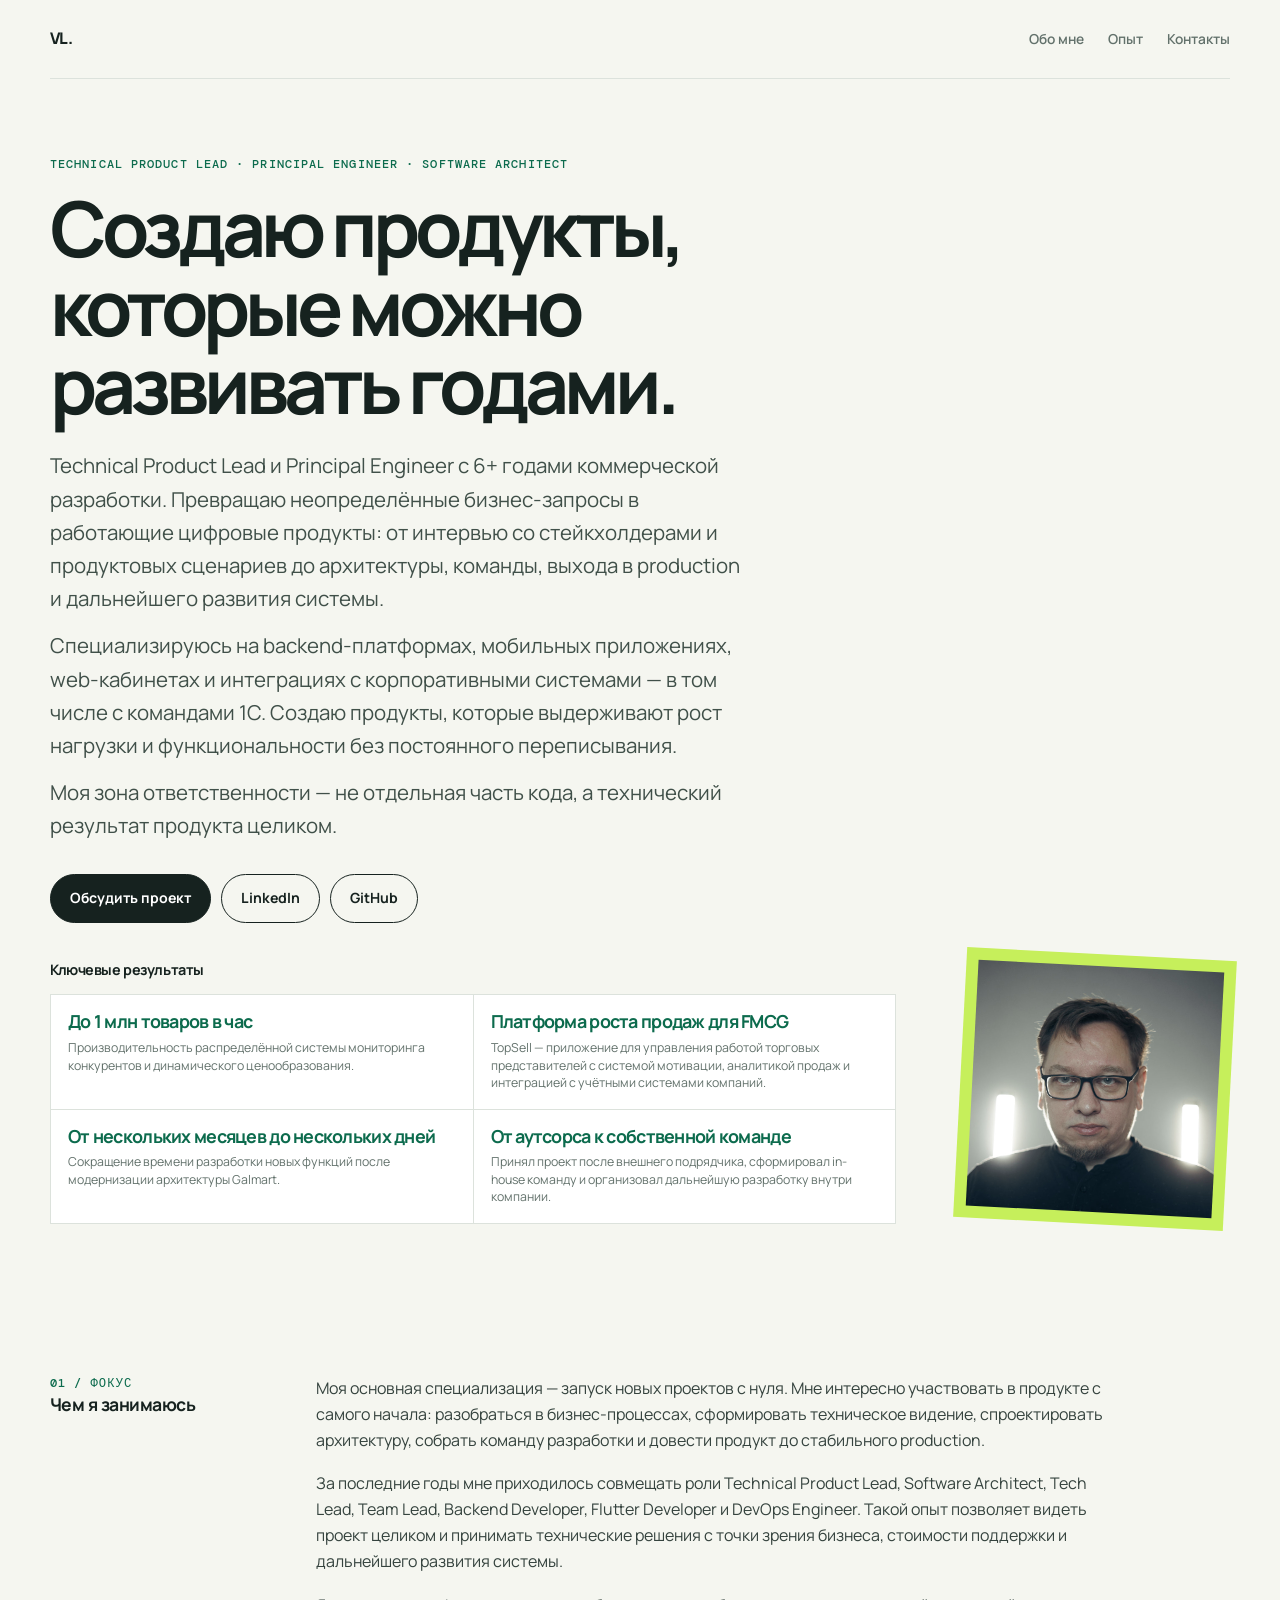
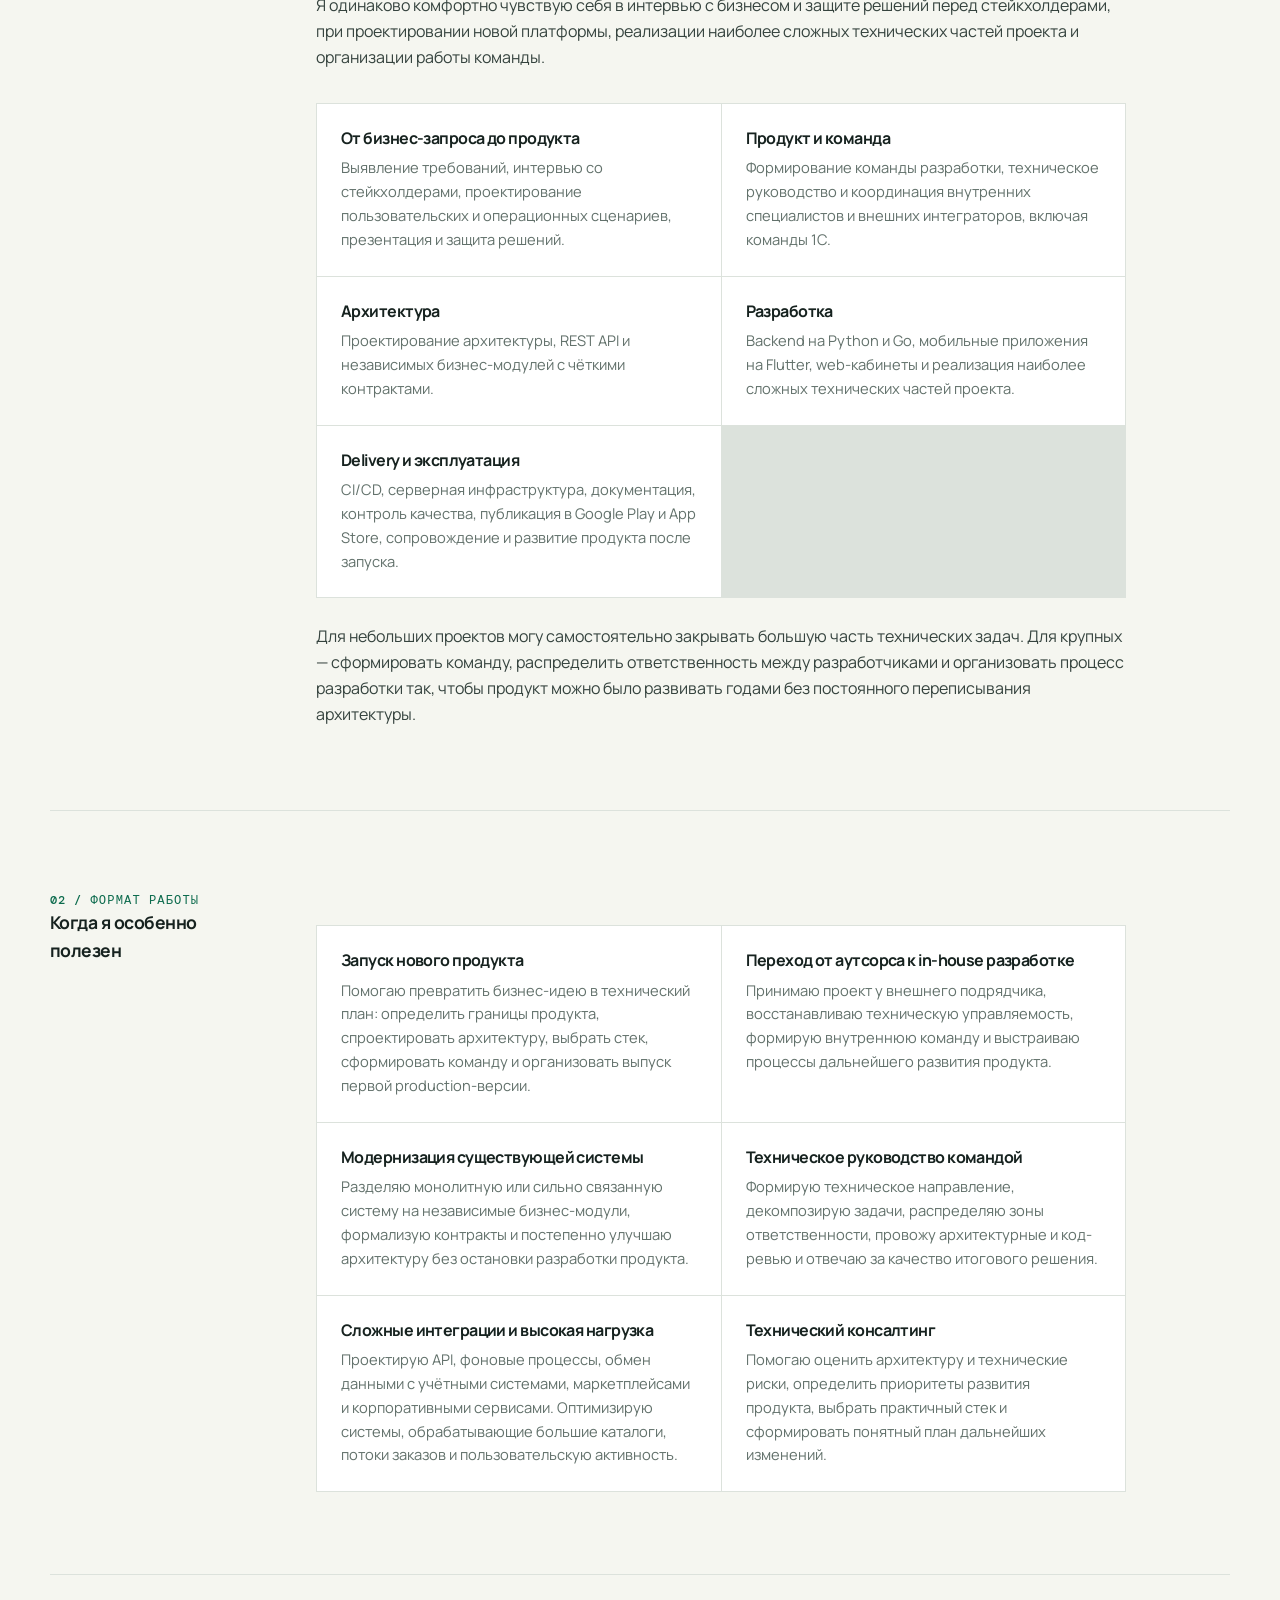
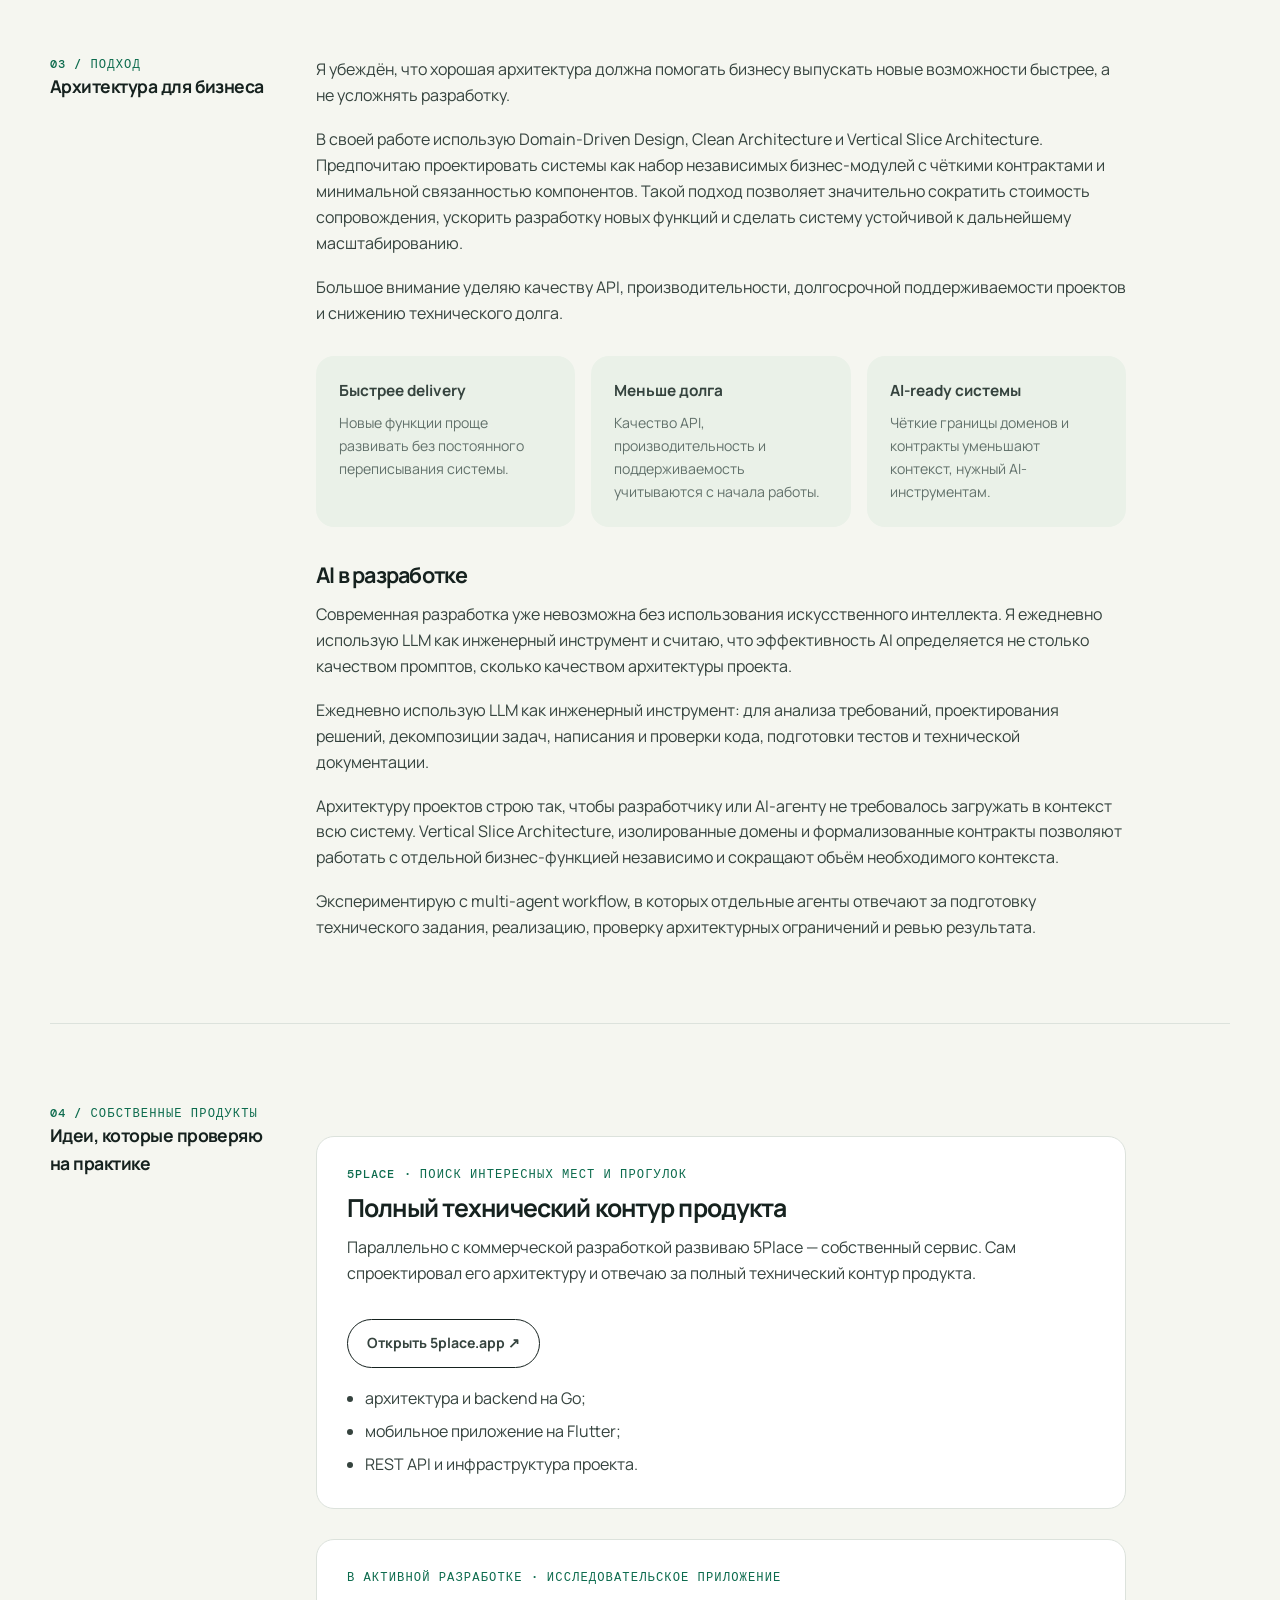
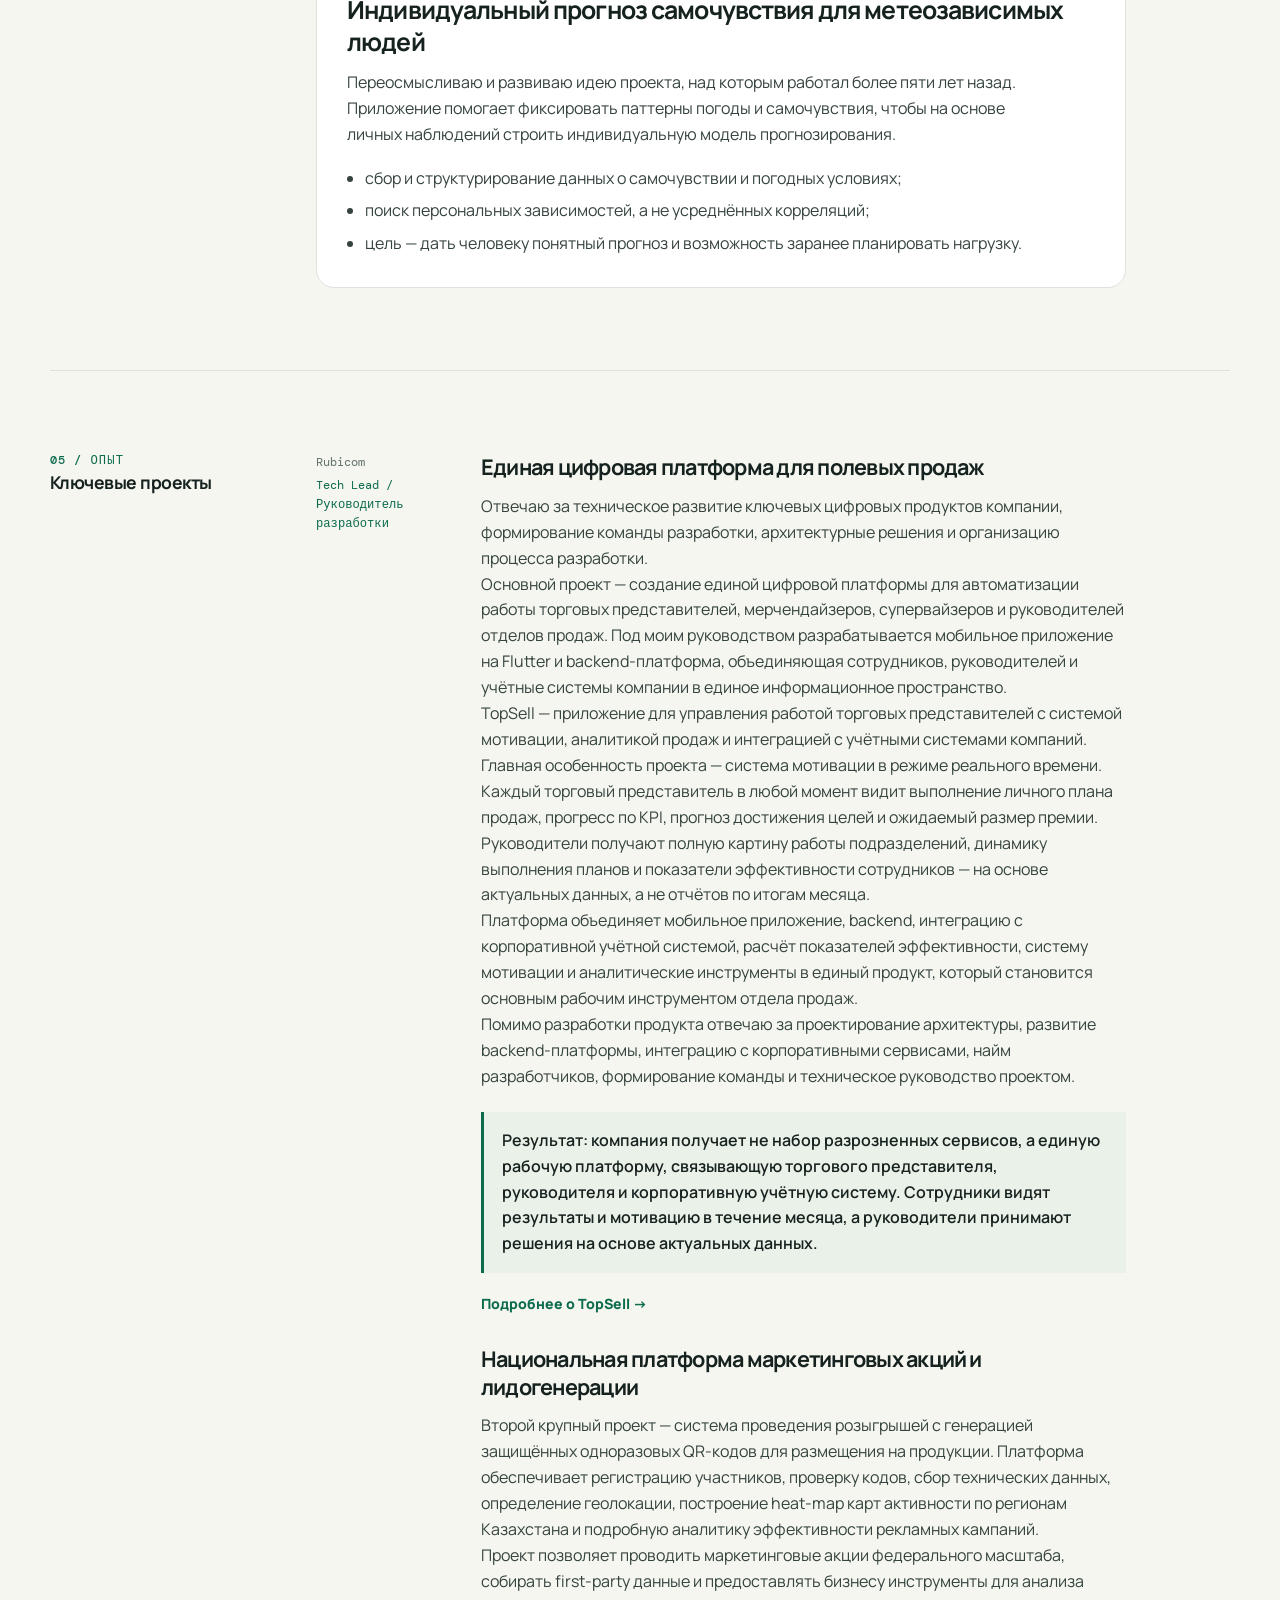
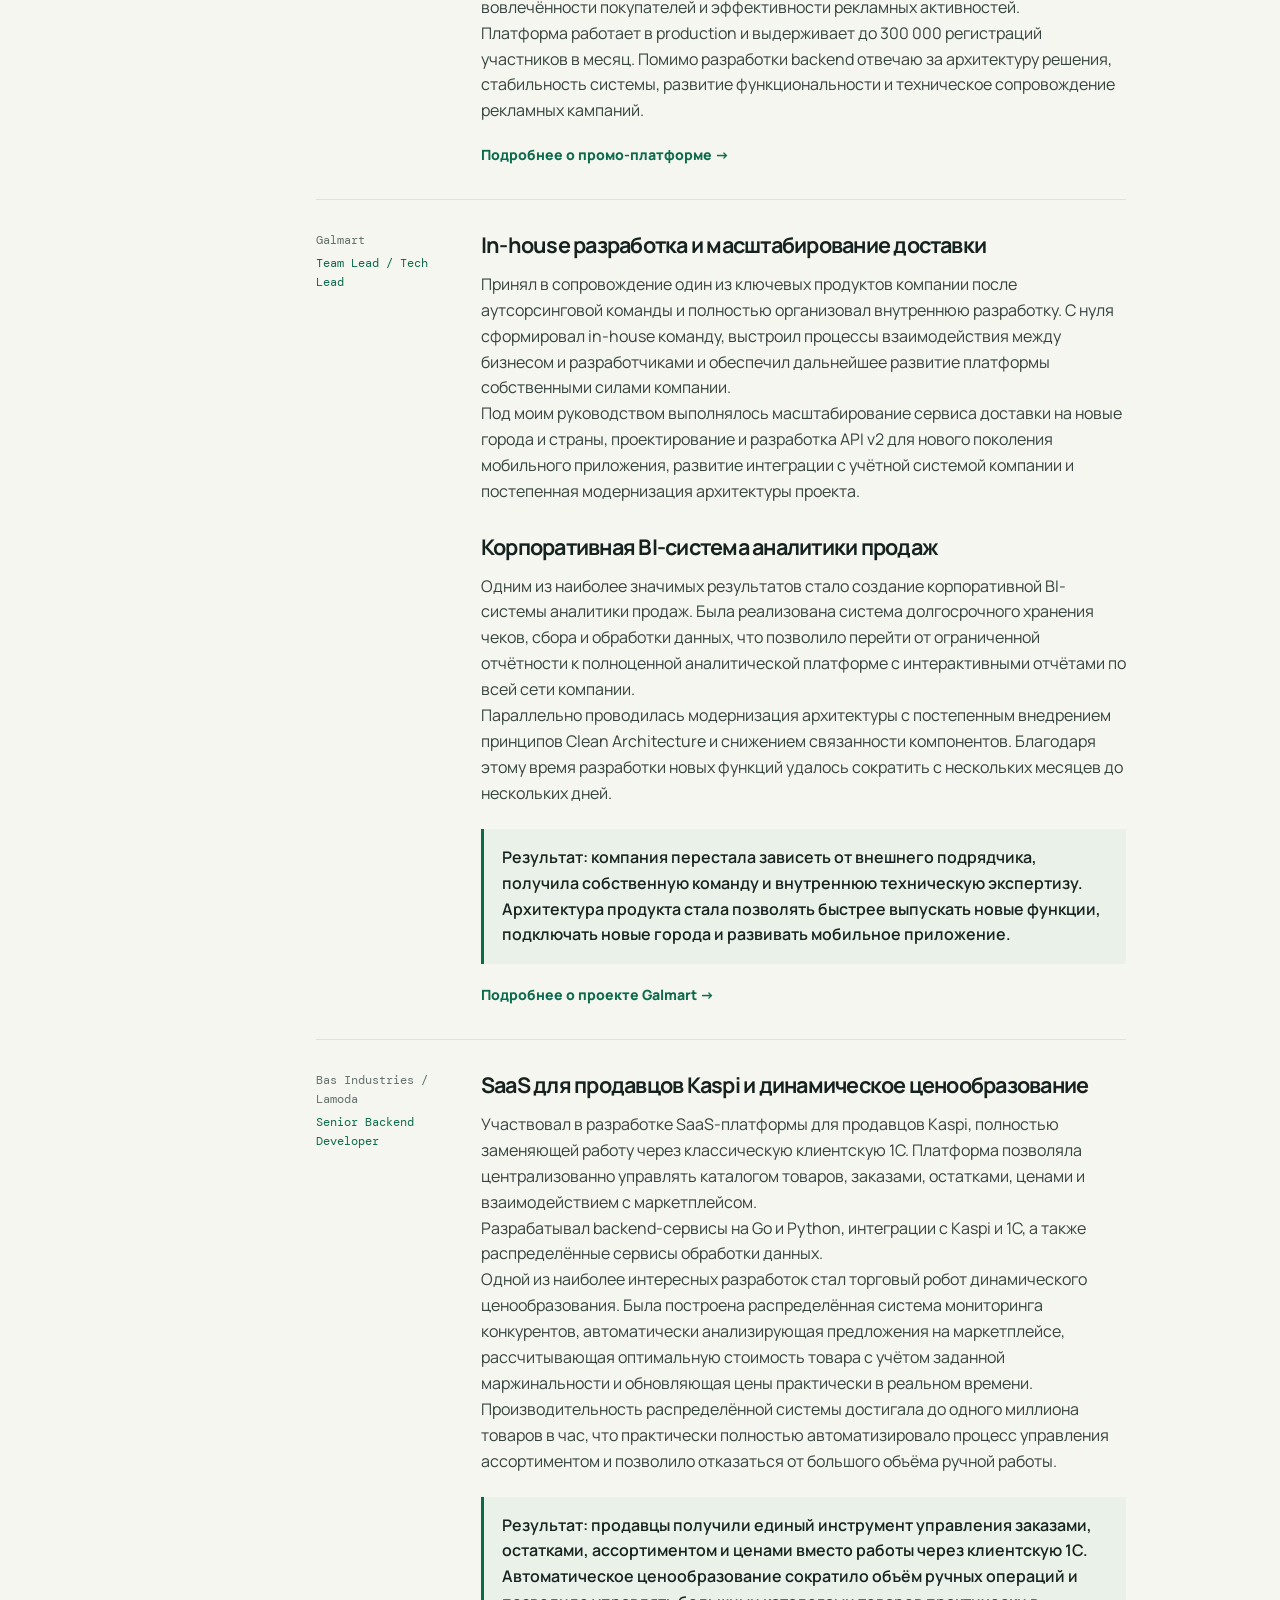
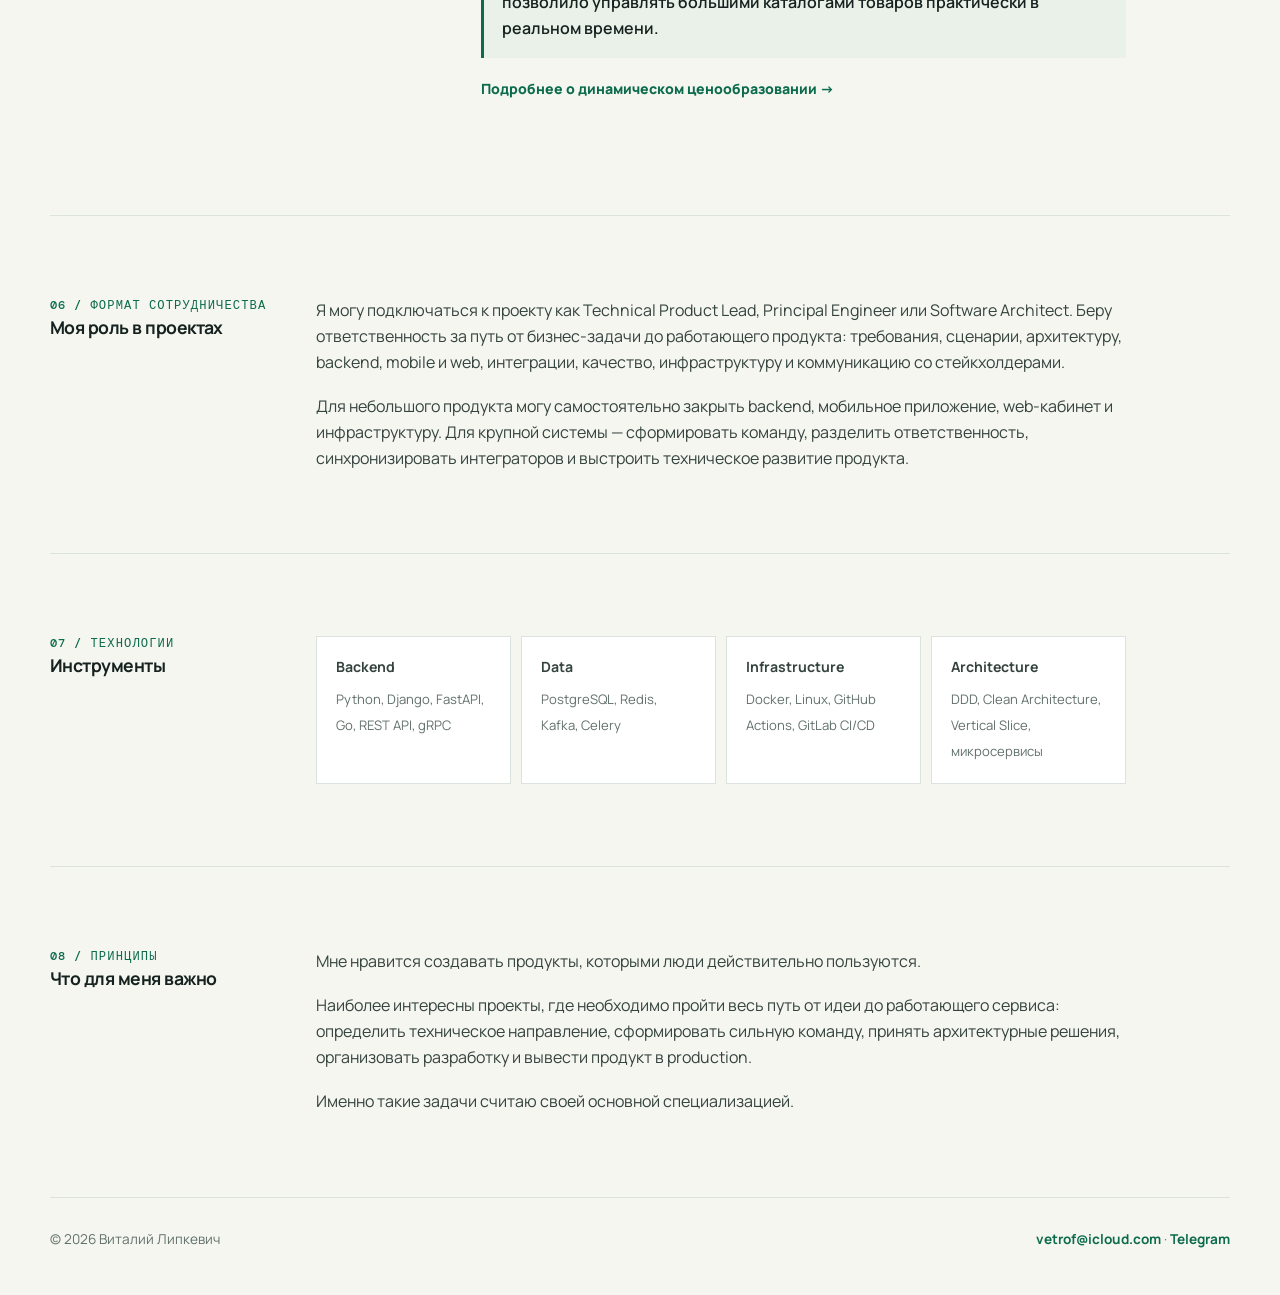
==== index.html @ 1a07be0b "update" ====
<!doctype html>
<html lang="ru">
    <head>
        <meta charset="UTF-8" />
        <meta name="viewport" content="width=device-width, initial-scale=1.0" />
        <title>Виталий Липкевич — Technical Product Lead &amp; Principal Engineer</title>
        <meta name="description" content="Виталий Липкевич — Technical Product Lead и Principal Engineer. Превращаю бизнес-запросы в цифровые продукты: от требований и архитектуры до production." />
        <meta name="google-site-verification" content="I3TQIrChtKUMoIKb_KGM34nCK52fKUWcJ7Zv2fef__0" />
        <link rel="canonical" href="https://vetrof.github.io/" />
        <meta property="og:type" content="website" />
        <meta property="og:locale" content="ru_RU" />
        <meta property="og:title" content="Виталий Липкевич — Technical Product Lead &amp; Principal Engineer" />
        <meta property="og:description" content="Technical Product Lead и Principal Engineer: превращаю бизнес-запросы в цифровые продукты, проектирую архитектуру и формирую команды." />
        <meta property="og:url" content="https://vetrof.github.io/" />
        <meta property="og:image" content="https://vetrof.github.io/my_photo.jpg" />
        <meta name="twitter:card" content="summary" />
        <script type="application/ld+json">
            {"@context":"https://schema.org","@type":"Person","name":"Виталий Липкевич","jobTitle":["Technical Product Lead","Principal Engineer","Software Architect"],"url":"https://vetrof.github.io/","image":"https://vetrof.github.io/my_photo.jpg","email":"mailto:vetrof@icloud.com","sameAs":["https://www.linkedin.com/in/vitaly-lipkevich/","https://github.com/vetrof","https://t.me/old_pogrommist"],"knowsAbout":["Product Discovery","Stakeholder Management","Software Architecture","Backend Development","Python","Go","Flutter","Domain-Driven Design","Clean Architecture","Vertical Slice Architecture"]}
        </script>
        <link rel="preconnect" href="https://fonts.googleapis.com" />
        <link rel="preconnect" href="https://fonts.gstatic.com" crossorigin />
        <link href="https://fonts.googleapis.com/css2?family=DM+Mono:wght@400;500&family=Manrope:wght@400;500;600;700;800&display=swap" rel="stylesheet" />
        <style>
            :root { --ink:#16221f; --muted:#62716b; --paper:#f5f6f0; --card:#fff; --line:#dce2dc; --green:#0c6b4d; --lime:#c6ef5b; --soft:#eaf1e8; --radius:18px; }
            * { box-sizing:border-box; margin:0; }
            html { scroll-behavior:smooth; }
            body { color:var(--ink); background:var(--paper); font-family:Manrope,Arial,sans-serif; line-height:1.62; -webkit-font-smoothing:antialiased; }
            a { color:inherit; }
            .wrap { width:min(1180px, calc(100% - 40px)); margin:auto; }
            .top { display:flex; align-items:center; justify-content:space-between; padding:26px 0; border-bottom:1px solid var(--line); }
            .brand { font-weight:800; letter-spacing:-.04em; text-decoration:none; }
            .nav { display:flex; gap:24px; color:var(--muted); font-size:.86rem; font-weight:600; }
            .nav a { text-decoration:none; }
            .nav a:hover { color:var(--green); }
            .hero { display:grid; grid-template-columns:1fr 270px; gap:64px; padding:78px 0 70px; align-items:end; }
            .eyebrow, .label { color:var(--green); font:500 .76rem/1.2 "DM Mono",monospace; letter-spacing:.09em; text-transform:uppercase; }
            h1 { max-width:860px; margin:18px 0 25px; font-size:clamp(2.55rem,6vw,5.6rem); line-height:1.02; letter-spacing:-.065em; }
            .lead { max-width:690px; color:#405049; font-size:clamp(1.05rem,2vw,1.28rem); }
            .lead + .lead { margin-top:14px; }
            .actions { display:flex; flex-wrap:wrap; gap:10px; margin-top:32px; }
            .button { border:1px solid var(--ink); border-radius:999px; padding:12px 19px; font-size:.88rem; font-weight:700; text-decoration:none; transition:.2s; }
            .button.primary { background:var(--ink); color:white; }
            .button:hover { transform:translateY(-2px); background:var(--lime); color:var(--ink); border-color:var(--lime); }
            .portrait { padding:12px; background:var(--lime); transform:rotate(3deg); }
            .portrait img { display:block; width:100%; aspect-ratio:1; object-fit:cover; filter:saturate(.8); }
            .results { margin-top:35px; }
            .results h2 { margin-bottom:13px; font-size:.9rem; }
            .result-grid { display:grid; grid-template-columns:repeat(2,1fr); gap:1px; border:1px solid var(--line); background:var(--line); }
            .result-card { background:var(--card); padding:17px; }
            .result-card b { display:block; color:var(--green); font-size:1.12rem; letter-spacing:-.04em; line-height:1.1; }
            .result-card p { margin-top:7px; color:var(--muted); font-size:.77rem; line-height:1.42; }
            .statement { background:var(--ink); color:#f7f8f1; padding:55px 0; }
            .statement p { max-width:930px; font-size:clamp(1.45rem,3vw,2.45rem); line-height:1.25; letter-spacing:-.04em; }
            .statement strong { color:var(--lime); }
            .section { padding:82px 0; border-bottom:1px solid var(--line); }
            .section-grid { display:grid; grid-template-columns:220px minmax(0,1fr); gap:46px; }
            h2 { font-size:1.1rem; letter-spacing:-.03em; }
            .section-content > p + p { margin-top:18px; }
            .section-content { max-width:810px; color:#35433e; }
            .section-content h3 { color:var(--ink); font-size:1.35rem; line-height:1.28; letter-spacing:-.035em; }
            .services { display:grid; grid-template-columns:repeat(2,1fr); gap:1px; background:var(--line); border:1px solid var(--line); margin-top:32px; }
            .service { background:var(--card); padding:24px; }
            .service h3 { font-size:1rem; margin-bottom:8px; }
            .service p { font-size:.92rem; color:var(--muted); }
            .approach { display:grid; grid-template-columns:repeat(3,1fr); gap:16px; margin-top:30px; }
            .approach div { background:var(--soft); padding:23px; border-radius:var(--radius); }
            .approach b { display:block; margin-bottom:8px; font-size:.96rem; }
            .approach p { color:var(--muted); font-size:.88rem; }
            .project { background:var(--card); border:1px solid var(--line); border-radius:var(--radius); padding:30px; margin-top:30px; }
            .project h3 { margin:10px 0 12px; font-size:1.55rem; }
            .project p { max-width:700px; }
            .project ul, .role ul { margin:18px 0 0; padding-left:18px; }
            .outcome { margin-top:22px; padding:16px 18px; border-left:3px solid var(--green); background:var(--soft); color:var(--ink); font-weight:600; }
            .case-link { display:inline-block; margin-top:20px; color:var(--green); font-size:.88rem; font-weight:800; text-decoration:none; }
            .case-link:hover { text-decoration:underline; }
            li + li { margin-top:7px; }
            .roles { display:grid; gap:0; }
            .role { display:grid; grid-template-columns:145px 1fr; gap:20px; padding:31px 0; border-top:1px solid var(--line); }
            .role:first-child { padding-top:0; border-top:0; }
            .role-meta { color:var(--muted); font:400 .76rem/1.55 "DM Mono",monospace; }
            .role-meta span { display:block; color:var(--green); margin-top:4px; }
            .role h3 { margin-bottom:13px; }
            .stack { display:grid; grid-template-columns:repeat(4,1fr); gap:10px; }
            .stack div { padding:19px; border:1px solid var(--line); background:var(--card); }
            .stack b { font-size:.88rem; display:block; margin-bottom:7px; }
            .stack span { font-size:.82rem; color:var(--muted); }
            footer { display:flex; justify-content:space-between; gap:24px; padding:30px 0 45px; color:var(--muted); font-size:.85rem; }
            footer a { color:var(--green); font-weight:700; text-decoration:none; }
            @media (max-width:760px) { .wrap{width:min(100% - 28px,1180px)} .top{padding:18px 0}.nav{gap:13px;font-size:.75rem}.hero{grid-template-columns:1fr;gap:35px;padding:52px 0}.portrait{width:160px;justify-self:end}.section{padding:55px 0}.section-grid,.role{grid-template-columns:1fr;gap:18px}.services,.approach,.stack,.result-grid{grid-template-columns:1fr}.statement{padding:42px 0} footer{display:block} footer p+p{margin-top:10px} }
        </style>
    </head>
    <body>
        <div class="wrap">
            <header class="top">
                <a class="brand" href="#top">VL.</a>
                <nav class="nav"><a href="#about">Обо мне</a><a href="#experience">Опыт</a><a href="#contact">Контакты</a></nav>
            </header>
            <main id="top">
                <section class="hero">
                    <div>
                        <p class="eyebrow">Technical Product Lead · Principal Engineer · Software Architect</p>
                        <h1>Создаю продукты, которые можно развивать годами.</h1>
                        <p class="lead">Technical Product Lead и Principal Engineer с 6+ годами коммерческой разработки. Превращаю неопределённые бизнес-запросы в работающие цифровые продукты: от интервью со стейкхолдерами и продуктовых сценариев до архитектуры, команды, выхода в production и дальнейшего развития системы.</p>
                        <p class="lead">Специализируюсь на backend-платформах, мобильных приложениях, web-кабинетах и интеграциях с корпоративными системами — в том числе с командами 1С. Создаю продукты, которые выдерживают рост нагрузки и функциональности без постоянного переписывания.</p>
                        <p class="lead">Моя зона ответственности — не отдельная часть кода, а технический результат продукта целиком.</p>
                        <div class="actions"><a class="button primary" href="mailto:vetrof@icloud.com">Обсудить проект</a><a class="button" href="https://www.linkedin.com/in/vitaly-lipkevich/" target="_blank" rel="noopener">LinkedIn</a><a class="button" href="https://github.com/vetrof" target="_blank" rel="noopener">GitHub</a></div>
                        <div class="results"><h2>Ключевые результаты</h2><div class="result-grid"><article class="result-card"><b>До 1 млн товаров в час</b><p>Производительность распределённой системы мониторинга конкурентов и динамического ценообразования.</p></article><article class="result-card"><b>Платформа роста продаж для FMCG</b><p>TopSell — приложение для управления работой торговых представителей с системой мотивации, аналитикой продаж и интеграцией с учётными системами компаний.</p></article><article class="result-card"><b>От нескольких месяцев до нескольких дней</b><p>Сокращение времени разработки новых функций после модернизации архитектуры Galmart.</p></article><article class="result-card"><b>От аутсорса к собственной команде</b><p>Принял проект после внешнего подрядчика, сформировал in-house команду и организовал дальнейшую разработку внутри компании.</p></article></div></div>
                    </div>
                    <div class="portrait"><img src="my_photo.jpg" alt="Виталий Липкевич" /></div>
                </section>
            </main>
        </div>
        <div class="wrap">
            <section class="section" id="about"><div class="section-grid"><div><p class="label">01 / Фокус</p><h2>Чем я занимаюсь</h2></div><div class="section-content"><p>Моя основная специализация — запуск новых проектов с нуля. Мне интересно участвовать в продукте с самого начала: разобраться в бизнес-процессах, сформировать техническое видение, спроектировать архитектуру, собрать команду разработки и довести продукт до стабильного production.</p><p>За последние годы мне приходилось совмещать роли Technical Product Lead, Software Architect, Tech Lead, Team Lead, Backend Developer, Flutter Developer и DevOps Engineer. Такой опыт позволяет видеть проект целиком и принимать технические решения с точки зрения бизнеса, стоимости поддержки и дальнейшего развития системы.</p><p>Я одинаково комфортно чувствую себя в интервью с бизнесом и защите решений перед стейкхолдерами, при проектировании новой платформы, реализации наиболее сложных технических частей проекта и организации работы команды.</p><div class="services"><article class="service"><h3>От бизнес-запроса до продукта</h3><p>Выявление требований, интервью со стейкхолдерами, проектирование пользовательских и операционных сценариев, презентация и защита решений.</p></article><article class="service"><h3>Продукт и команда</h3><p>Формирование команды разработки, техническое руководство и координация внутренних специалистов и внешних интеграторов, включая команды 1С.</p></article><article class="service"><h3>Архитектура</h3><p>Проектирование архитектуры, REST API и независимых бизнес-модулей с чёткими контрактами.</p></article><article class="service"><h3>Разработка</h3><p>Backend на Python и Go, мобильные приложения на Flutter, web-кабинеты и реализация наиболее сложных технических частей проекта.</p></article><article class="service"><h3>Delivery и эксплуатация</h3><p>CI/CD, серверная инфраструктура, документация, контроль качества, публикация в Google Play и App Store, сопровождение и развитие продукта после запуска.</p></article></div><p style="margin-top:26px">Для небольших проектов могу самостоятельно закрывать большую часть технических задач. Для крупных — сформировать команду, распределить ответственность между разработчиками и организовать процесс разработки так, чтобы продукт можно было развивать годами без постоянного переписывания архитектуры.</p></div></div></section>
            <section class="section"><div class="section-grid"><div><p class="label">02 / Формат работы</p><h2>Когда я особенно полезен</h2></div><div class="section-content"><div class="services"><article class="service"><h3>Запуск нового продукта</h3><p>Помогаю превратить бизнес-идею в технический план: определить границы продукта, спроектировать архитектуру, выбрать стек, сформировать команду и организовать выпуск первой production-версии.</p></article><article class="service"><h3>Переход от аутсорса к in-house разработке</h3><p>Принимаю проект у внешнего подрядчика, восстанавливаю техническую управляемость, формирую внутреннюю команду и выстраиваю процессы дальнейшего развития продукта.</p></article><article class="service"><h3>Модернизация существующей системы</h3><p>Разделяю монолитную или сильно связанную систему на независимые бизнес-модули, формализую контракты и постепенно улучшаю архитектуру без остановки разработки продукта.</p></article><article class="service"><h3>Техническое руководство командой</h3><p>Формирую техническое направление, декомпозирую задачи, распределяю зоны ответственности, провожу архитектурные и код-ревью и отвечаю за качество итогового решения.</p></article><article class="service"><h3>Сложные интеграции и высокая нагрузка</h3><p>Проектирую API, фоновые процессы, обмен данными с учётными системами, маркетплейсами и корпоративными сервисами. Оптимизирую системы, обрабатывающие большие каталоги, потоки заказов и пользовательскую активность.</p></article><article class="service"><h3>Технический консалтинг</h3><p>Помогаю оценить архитектуру и технические риски, определить приоритеты развития продукта, выбрать практичный стек и сформировать понятный план дальнейших изменений.</p></article></div></div></div></section>
            <section class="section"><div class="section-grid"><div><p class="label">03 / Подход</p><h2>Архитектура для бизнеса</h2></div><div class="section-content"><p>Я убеждён, что хорошая архитектура должна помогать бизнесу выпускать новые возможности быстрее, а не усложнять разработку.</p><p>В своей работе использую Domain-Driven Design, Clean Architecture и Vertical Slice Architecture. Предпочитаю проектировать системы как набор независимых бизнес-модулей с чёткими контрактами и минимальной связанностью компонентов. Такой подход позволяет значительно сократить стоимость сопровождения, ускорить разработку новых функций и сделать систему устойчивой к дальнейшему масштабированию.</p><p>Большое внимание уделяю качеству API, производительности, долгосрочной поддерживаемости проектов и снижению технического долга.</p><div class="approach"><div><b>Быстрее delivery</b><p>Новые функции проще развивать без постоянного переписывания системы.</p></div><div><b>Меньше долга</b><p>Качество API, производительность и поддерживаемость учитываются с начала работы.</p></div><div><b>AI-ready системы</b><p>Чёткие границы доменов и контракты уменьшают контекст, нужный AI-инструментам.</p></div></div><h3 style="margin-top:34px">AI в разработке</h3><p style="margin-top:14px">Современная разработка уже невозможна без использования искусственного интеллекта. Я ежедневно использую LLM как инженерный инструмент и считаю, что эффективность AI определяется не столько качеством промптов, сколько качеством архитектуры проекта.</p><p>Ежедневно использую LLM как инженерный инструмент: для анализа требований, проектирования решений, декомпозиции задач, написания и проверки кода, подготовки тестов и технической документации.</p><p>Архитектуру проектов строю так, чтобы разработчику или AI-агенту не требовалось загружать в контекст всю систему. Vertical Slice Architecture, изолированные домены и формализованные контракты позволяют работать с отдельной бизнес-функцией независимо и сокращают объём необходимого контекста.</p><p>Экспериментирую с multi-agent workflow, в которых отдельные агенты отвечают за подготовку технического задания, реализацию, проверку архитектурных ограничений и ревью результата.</p></div></div></section>
            <section class="section"><div class="section-grid"><div><p class="label">04 / Собственные продукты</p><h2>Идеи, которые проверяю на практике</h2></div><div class="section-content"><div class="project"><p class="label">5Place · поиск интересных мест и прогулок</p><h3>Полный технический контур продукта</h3><p>Параллельно с коммерческой разработкой развиваю 5Place — собственный сервис. Сам спроектировал его архитектуру и отвечаю за полный технический контур продукта.</p><div class="actions"><a class="button" href="https://5place.app" target="_blank" rel="noopener">Открыть 5place.app ↗</a></div><ul><li>архитектура и backend на Go;</li><li>мобильное приложение на Flutter;</li><li>REST API и инфраструктура проекта.</li></ul></div><div class="project"><p class="label">В активной разработке · исследовательское приложение</p><h3>Индивидуальный прогноз самочувствия для метеозависимых людей</h3><p>Переосмысливаю и развиваю идею проекта, над которым работал более пяти лет назад. Приложение помогает фиксировать паттерны погоды и самочувствия, чтобы на основе личных наблюдений строить индивидуальную модель прогнозирования.</p><ul><li>сбор и структурирование данных о самочувствии и погодных условиях;</li><li>поиск персональных зависимостей, а не усреднённых корреляций;</li><li>цель — дать человеку понятный прогноз и возможность заранее планировать нагрузку.</li></ul></div></div></div></section>
            <section class="section" id="experience"><div class="section-grid"><div><p class="label">05 / Опыт</p><h2>Ключевые проекты</h2></div><div class="section-content"><div class="roles"><article class="role"><div class="role-meta">Rubicom<span>Tech Lead / Руководитель разработки</span></div><div><h3>Единая цифровая платформа для полевых продаж</h3><p>Отвечаю за техническое развитие ключевых цифровых продуктов компании, формирование команды разработки, архитектурные решения и организацию процесса разработки.</p><p>Основной проект — создание единой цифровой платформы для автоматизации работы торговых представителей, мерчендайзеров, супервайзеров и руководителей отделов продаж. Под моим руководством разрабатывается мобильное приложение на Flutter и backend-платформа, объединяющая сотрудников, руководителей и учётные системы компании в единое информационное пространство.</p><p>TopSell — приложение для управления работой торговых представителей с системой мотивации, аналитикой продаж и интеграцией с учётными системами компаний.</p><p>Главная особенность проекта — система мотивации в режиме реального времени. Каждый торговый представитель в любой момент видит выполнение личного плана продаж, прогресс по KPI, прогноз достижения целей и ожидаемый размер премии. Руководители получают полную картину работы подразделений, динамику выполнения планов и показатели эффективности сотрудников — на основе актуальных данных, а не отчётов по итогам месяца.</p><p>Платформа объединяет мобильное приложение, backend, интеграцию с корпоративной учётной системой, расчёт показателей эффективности, систему мотивации и аналитические инструменты в единый продукт, который становится основным рабочим инструментом отдела продаж.</p><p>Помимо разработки продукта отвечаю за проектирование архитектуры, развитие backend-платформы, интеграцию с корпоративными сервисами, найм разработчиков, формирование команды и техническое руководство проектом.</p><p class="outcome">Результат: компания получает не набор разрозненных сервисов, а единую рабочую платформу, связывающую торгового представителя, руководителя и корпоративную учётную систему. Сотрудники видят результаты и мотивацию в течение месяца, а руководители принимают решения на основе актуальных данных.</p><a class="case-link" href="/cases/topsell/">Подробнее о TopSell →</a><h3 style="margin-top:28px">Национальная платформа маркетинговых акций и лидогенерации</h3><p>Второй крупный проект — система проведения розыгрышей с генерацией защищённых одноразовых QR-кодов для размещения на продукции. Платформа обеспечивает регистрацию участников, проверку кодов, сбор технических данных, определение геолокации, построение heat-map карт активности по регионам Казахстана и подробную аналитику эффективности рекламных кампаний.</p><p>Проект позволяет проводить маркетинговые акции федерального масштаба, собирать first-party данные и предоставлять бизнесу инструменты для анализа вовлечённости покупателей и эффективности рекламных активностей.</p><p>Платформа работает в production и выдерживает до 300 000 регистраций участников в месяц. Помимо разработки backend отвечаю за архитектуру решения, стабильность системы, развитие функциональности и техническое сопровождение рекламных кампаний.</p><a class="case-link" href="/cases/promo-platform/">Подробнее о промо-платформе →</a></div></article><article class="role"><div class="role-meta">Galmart<span>Team Lead / Tech Lead</span></div><div><h3>In-house разработка и масштабирование доставки</h3><p>Принял в сопровождение один из ключевых продуктов компании после аутсорсинговой команды и полностью организовал внутреннюю разработку. С нуля сформировал in-house команду, выстроил процессы взаимодействия между бизнесом и разработчиками и обеспечил дальнейшее развитие платформы собственными силами компании.</p><p>Под моим руководством выполнялось масштабирование сервиса доставки на новые города и страны, проектирование и разработка API v2 для нового поколения мобильного приложения, развитие интеграции с учётной системой компании и постепенная модернизация архитектуры проекта.</p><h3 style="margin-top:28px">Корпоративная BI-система аналитики продаж</h3><p>Одним из наиболее значимых результатов стало создание корпоративной BI-системы аналитики продаж. Была реализована система долгосрочного хранения чеков, сбора и обработки данных, что позволило перейти от ограниченной отчётности к полноценной аналитической платформе с интерактивными отчётами по всей сети компании.</p><p>Параллельно проводилась модернизация архитектуры с постепенным внедрением принципов Clean Architecture и снижением связанности компонентов. Благодаря этому время разработки новых функций удалось сократить с нескольких месяцев до нескольких дней.</p><p class="outcome">Результат: компания перестала зависеть от внешнего подрядчика, получила собственную команду и внутреннюю техническую экспертизу. Архитектура продукта стала позволять быстрее выпускать новые функции, подключать новые города и развивать мобильное приложение.</p><a class="case-link" href="/cases/galmart/">Подробнее о проекте Galmart →</a></div></article><article class="role"><div class="role-meta">Bas Industries / Lamoda<span>Senior Backend Developer</span></div><div><h3>SaaS для продавцов Kaspi и динамическое ценообразование</h3><p>Участвовал в разработке SaaS-платформы для продавцов Kaspi, полностью заменяющей работу через классическую клиентскую 1С. Платформа позволяла централизованно управлять каталогом товаров, заказами, остатками, ценами и взаимодействием с маркетплейсом.</p><p>Разрабатывал backend-сервисы на Go и Python, интеграции с Kaspi и 1С, а также распределённые сервисы обработки данных.</p><p>Одной из наиболее интересных разработок стал торговый робот динамического ценообразования. Была построена распределённая система мониторинга конкурентов, автоматически анализирующая предложения на маркетплейсе, рассчитывающая оптимальную стоимость товара с учётом заданной маржинальности и обновляющая цены практически в реальном времени.</p><p>Производительность распределённой системы достигала до одного миллиона товаров в час, что практически полностью автоматизировало процесс управления ассортиментом и позволило отказаться от большого объёма ручной работы.</p><p class="outcome">Результат: продавцы получили единый инструмент управления заказами, остатками, ассортиментом и ценами вместо работы через клиентскую 1С. Автоматическое ценообразование сократило объём ручных операций и позволило управлять большими каталогами товаров практически в реальном времени.</p><a class="case-link" href="/cases/kaspi-pricing/">Подробнее о динамическом ценообразовании →</a></div></article></div></div></div></section>
            <section class="section"><div class="section-grid"><div><p class="label">06 / Формат сотрудничества</p><h2>Моя роль в проектах</h2></div><div class="section-content"><p>Я могу подключаться к проекту как Technical Product Lead, Principal Engineer или Software Architect. Беру ответственность за путь от бизнес-задачи до работающего продукта: требования, сценарии, архитектуру, backend, mobile и web, интеграции, качество, инфраструктуру и коммуникацию со стейкхолдерами.</p><p>Для небольшого продукта могу самостоятельно закрыть backend, мобильное приложение, web-кабинет и инфраструктуру. Для крупной системы — сформировать команду, разделить ответственность, синхронизировать интеграторов и выстроить техническое развитие продукта.</p></div></div></section>
            <section class="section"><div class="section-grid"><div><p class="label">07 / Технологии</p><h2>Инструменты</h2></div><div class="section-content"><div class="stack"><div><b>Backend</b><span>Python, Django, FastAPI, Go, REST API, gRPC</span></div><div><b>Data</b><span>PostgreSQL, Redis, Kafka, Celery</span></div><div><b>Infrastructure</b><span>Docker, Linux, GitHub Actions, GitLab CI/CD</span></div><div><b>Architecture</b><span>DDD, Clean Architecture, Vertical Slice, микросервисы</span></div></div></div></div></section>
            <section class="section"><div class="section-grid"><div><p class="label">08 / Принципы</p><h2>Что для меня важно</h2></div><div class="section-content"><p>Мне нравится создавать продукты, которыми люди действительно пользуются.</p><p>Наиболее интересны проекты, где необходимо пройти весь путь от идеи до работающего сервиса: определить техническое направление, сформировать сильную команду, принять архитектурные решения, организовать разработку и вывести продукт в production.</p><p>Именно такие задачи считаю своей основной специализацией.</p></div></div></section>
            <footer id="contact"><p>© 2026 Виталий Липкевич</p><p><a href="mailto:vetrof@icloud.com">vetrof@icloud.com</a> · <a href="https://t.me/old_pogrommist" target="_blank" rel="noopener">Telegram</a></p></footer>
        </div>
    </body>
</html>
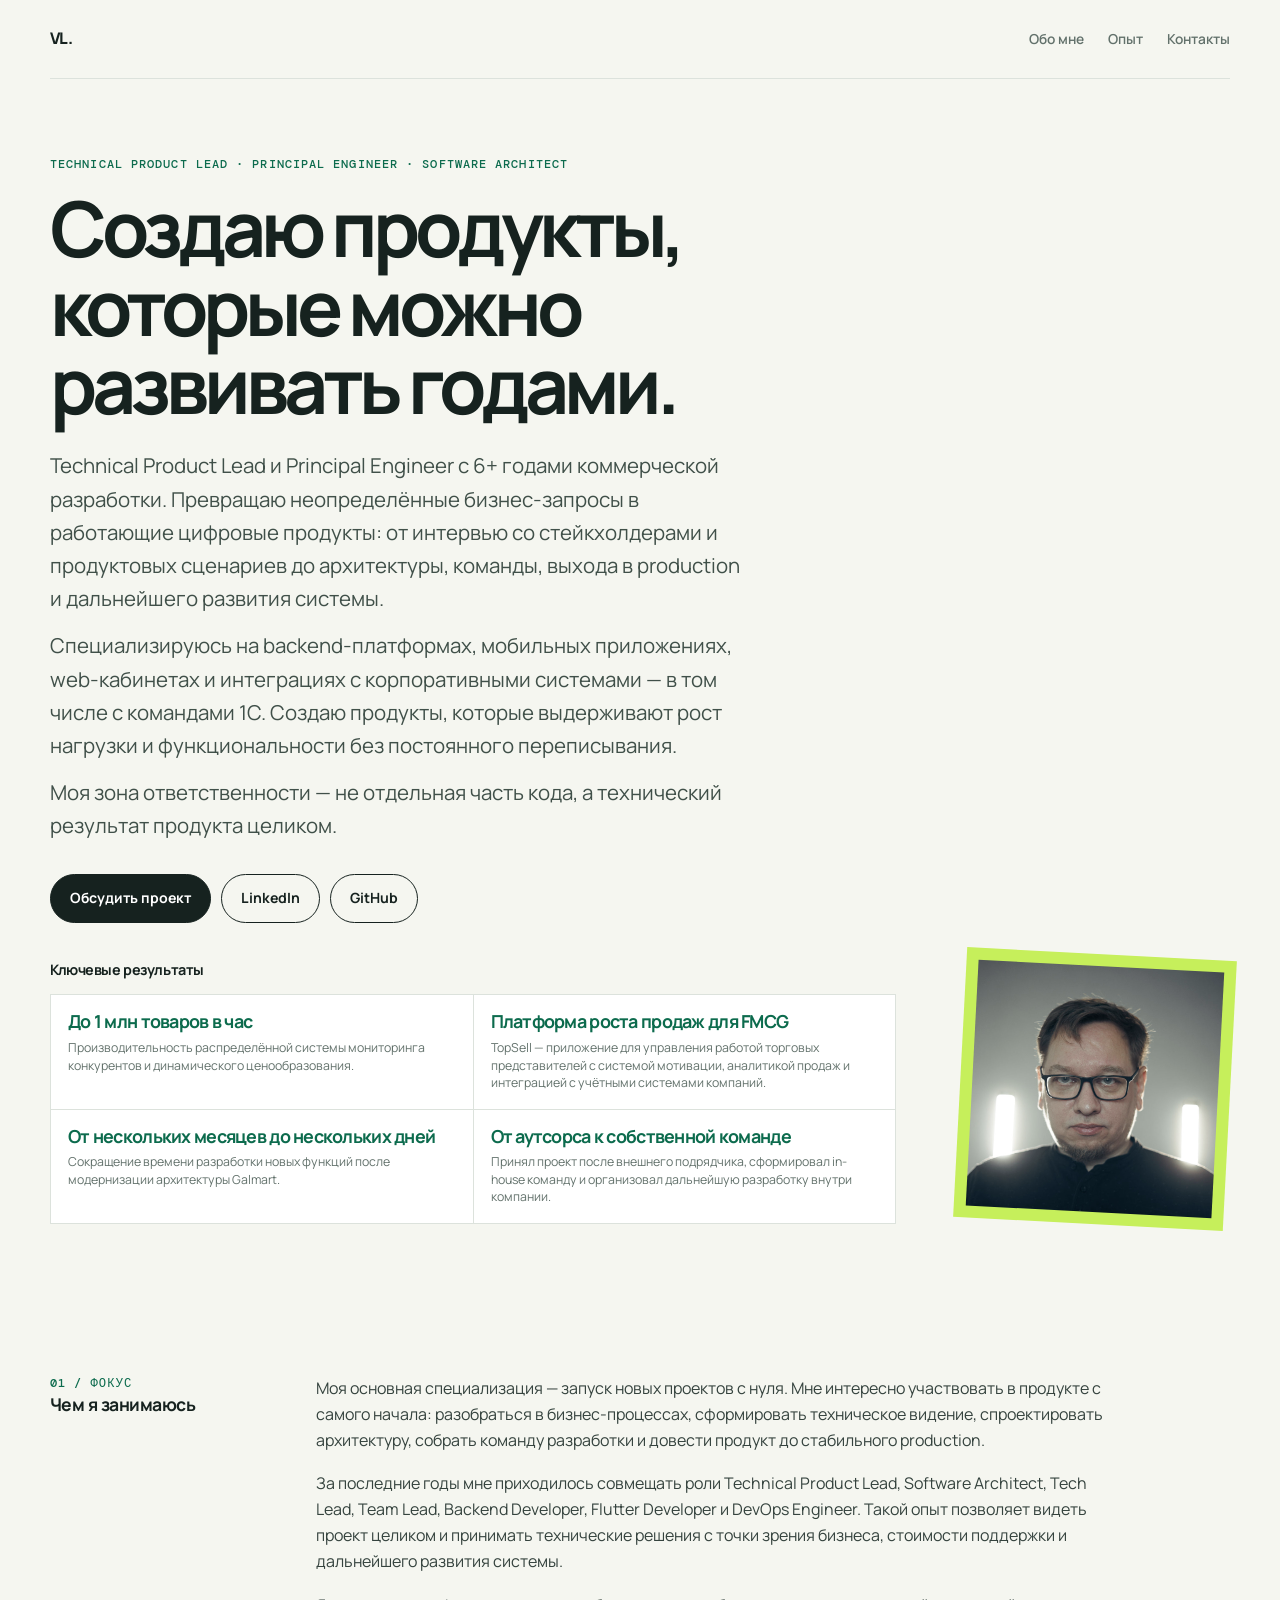
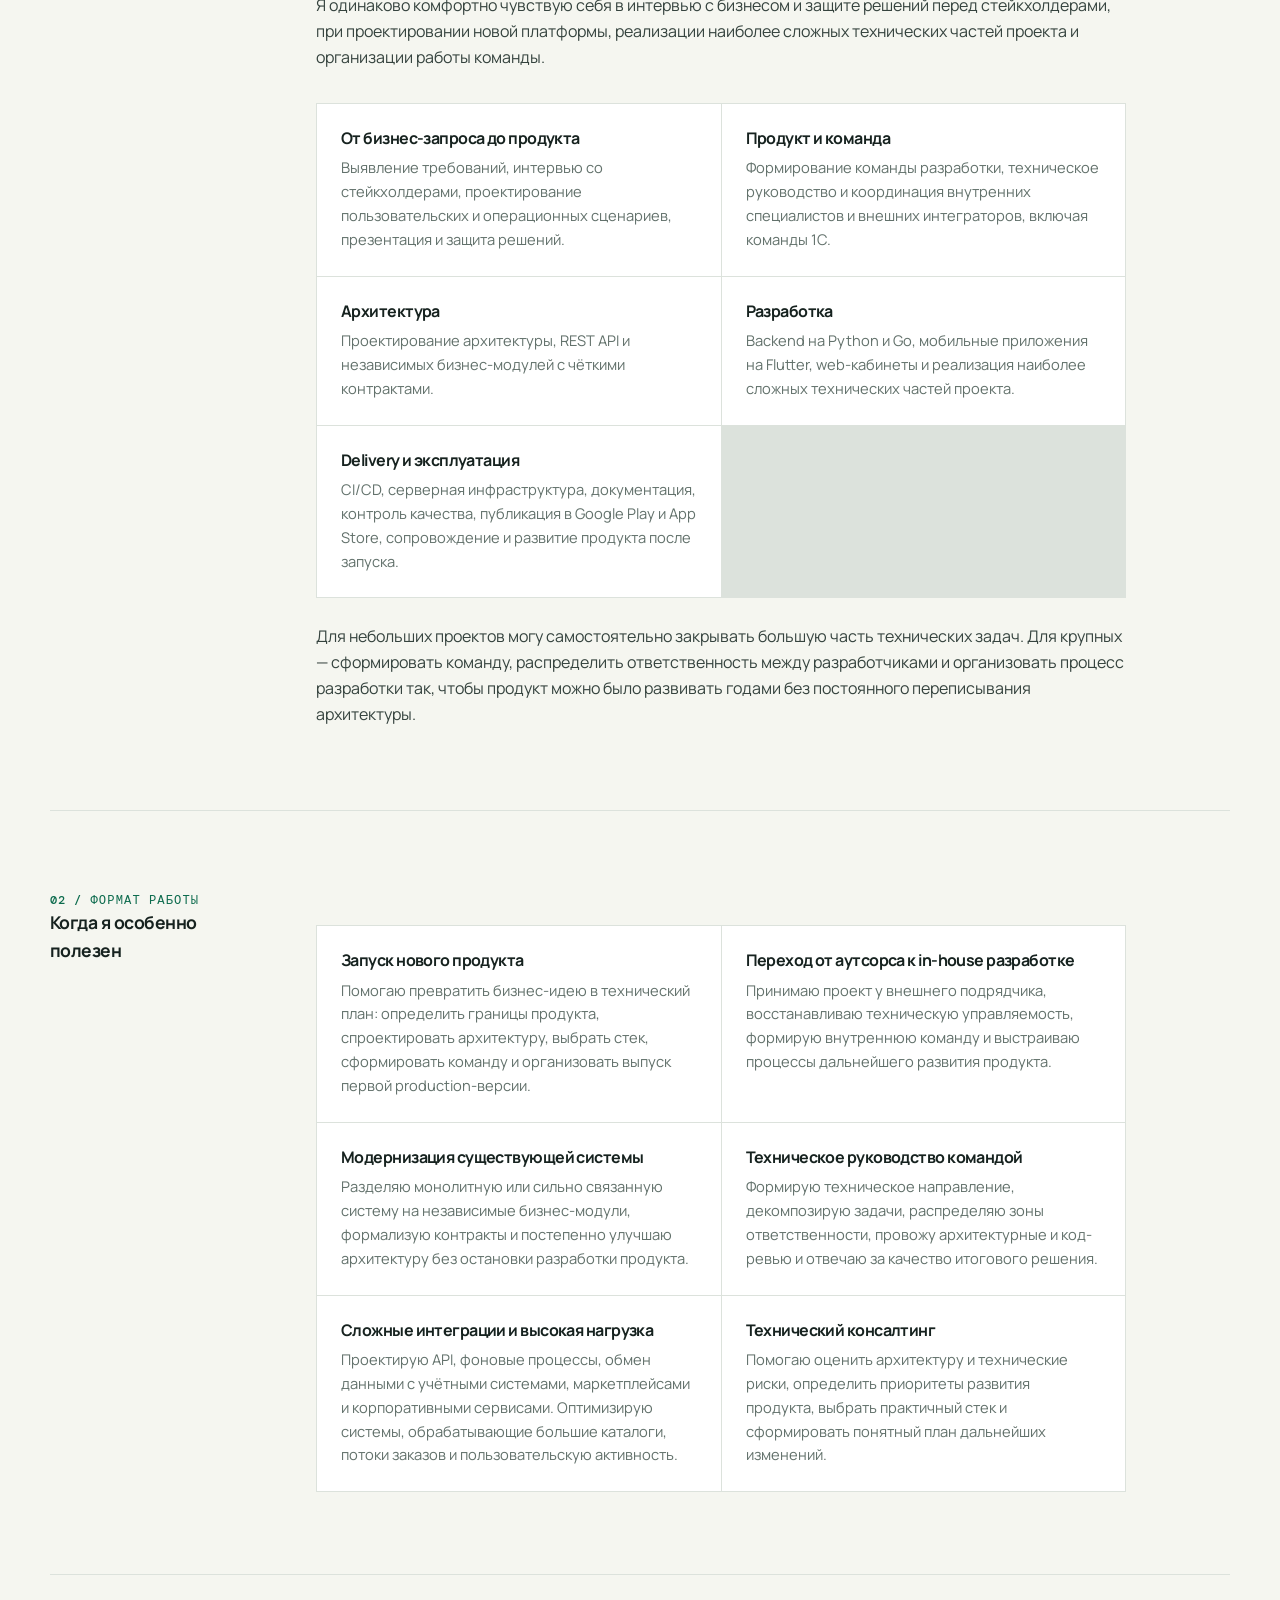
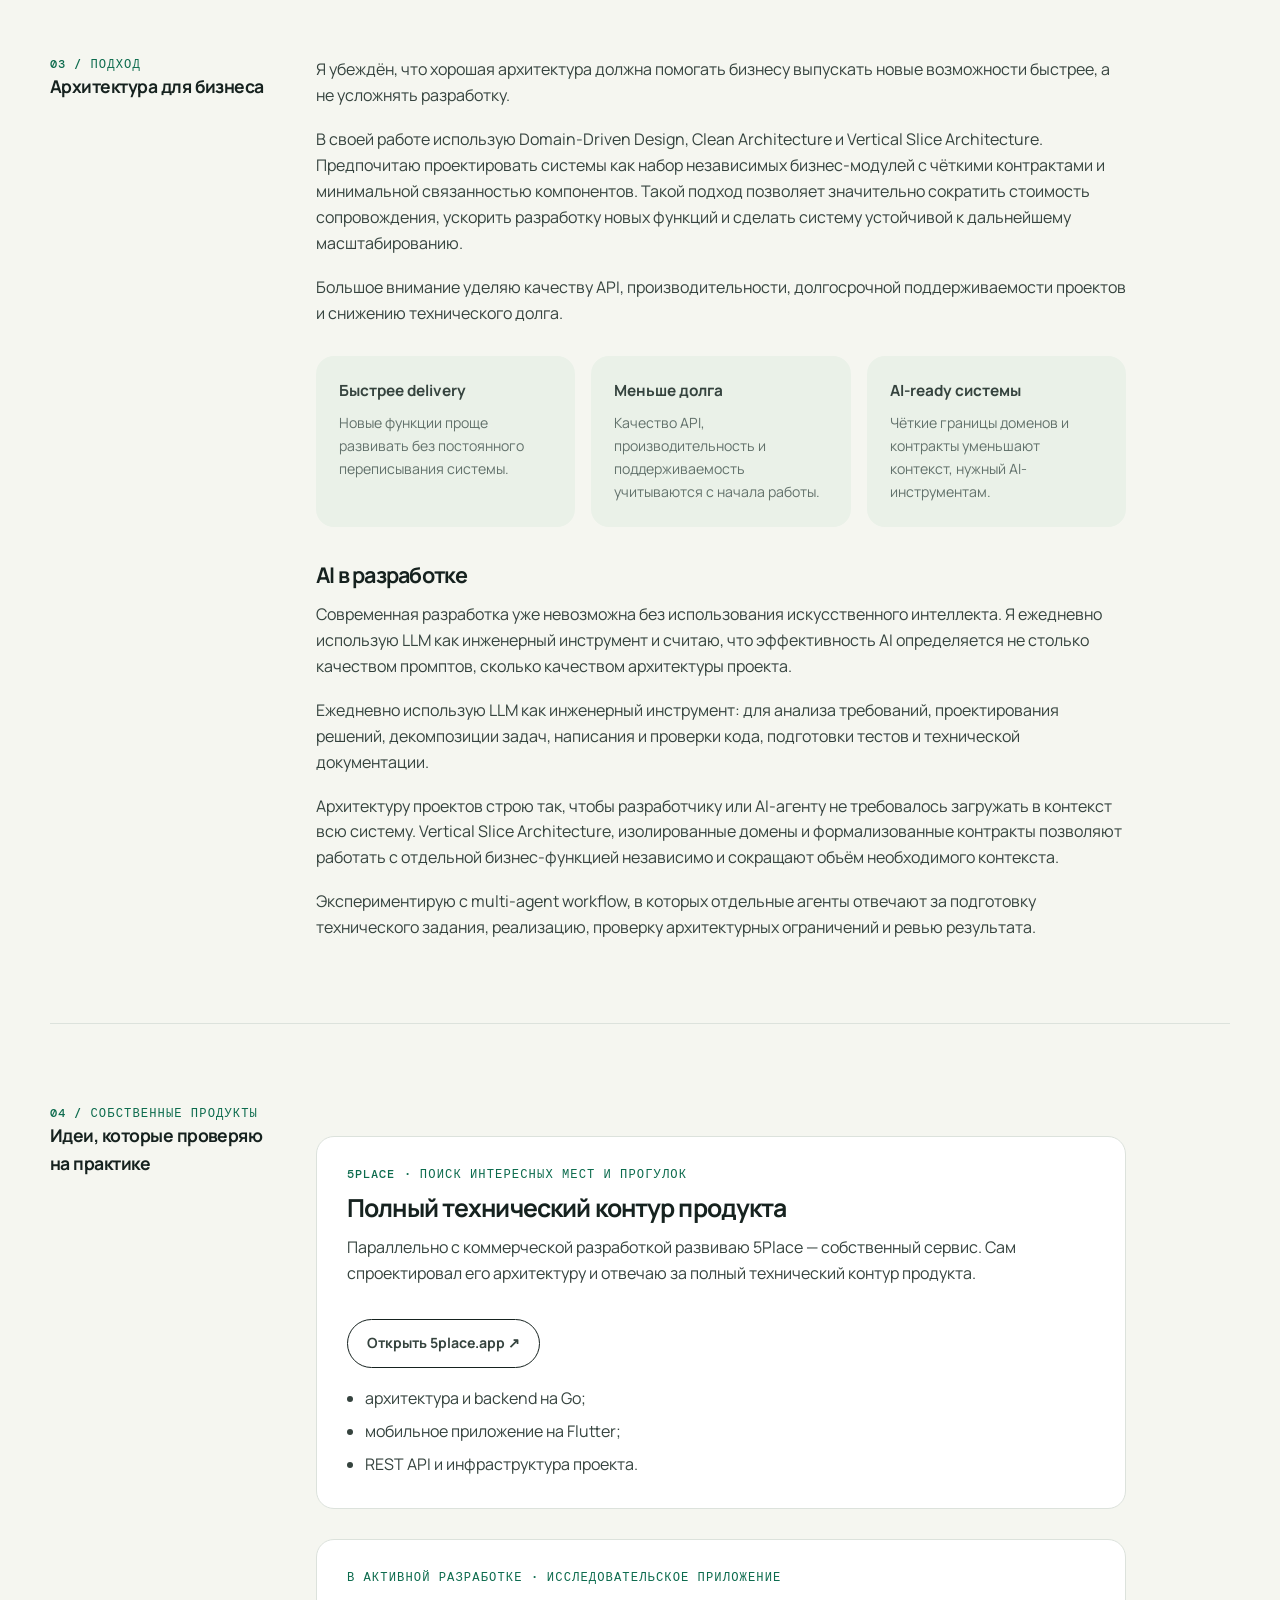
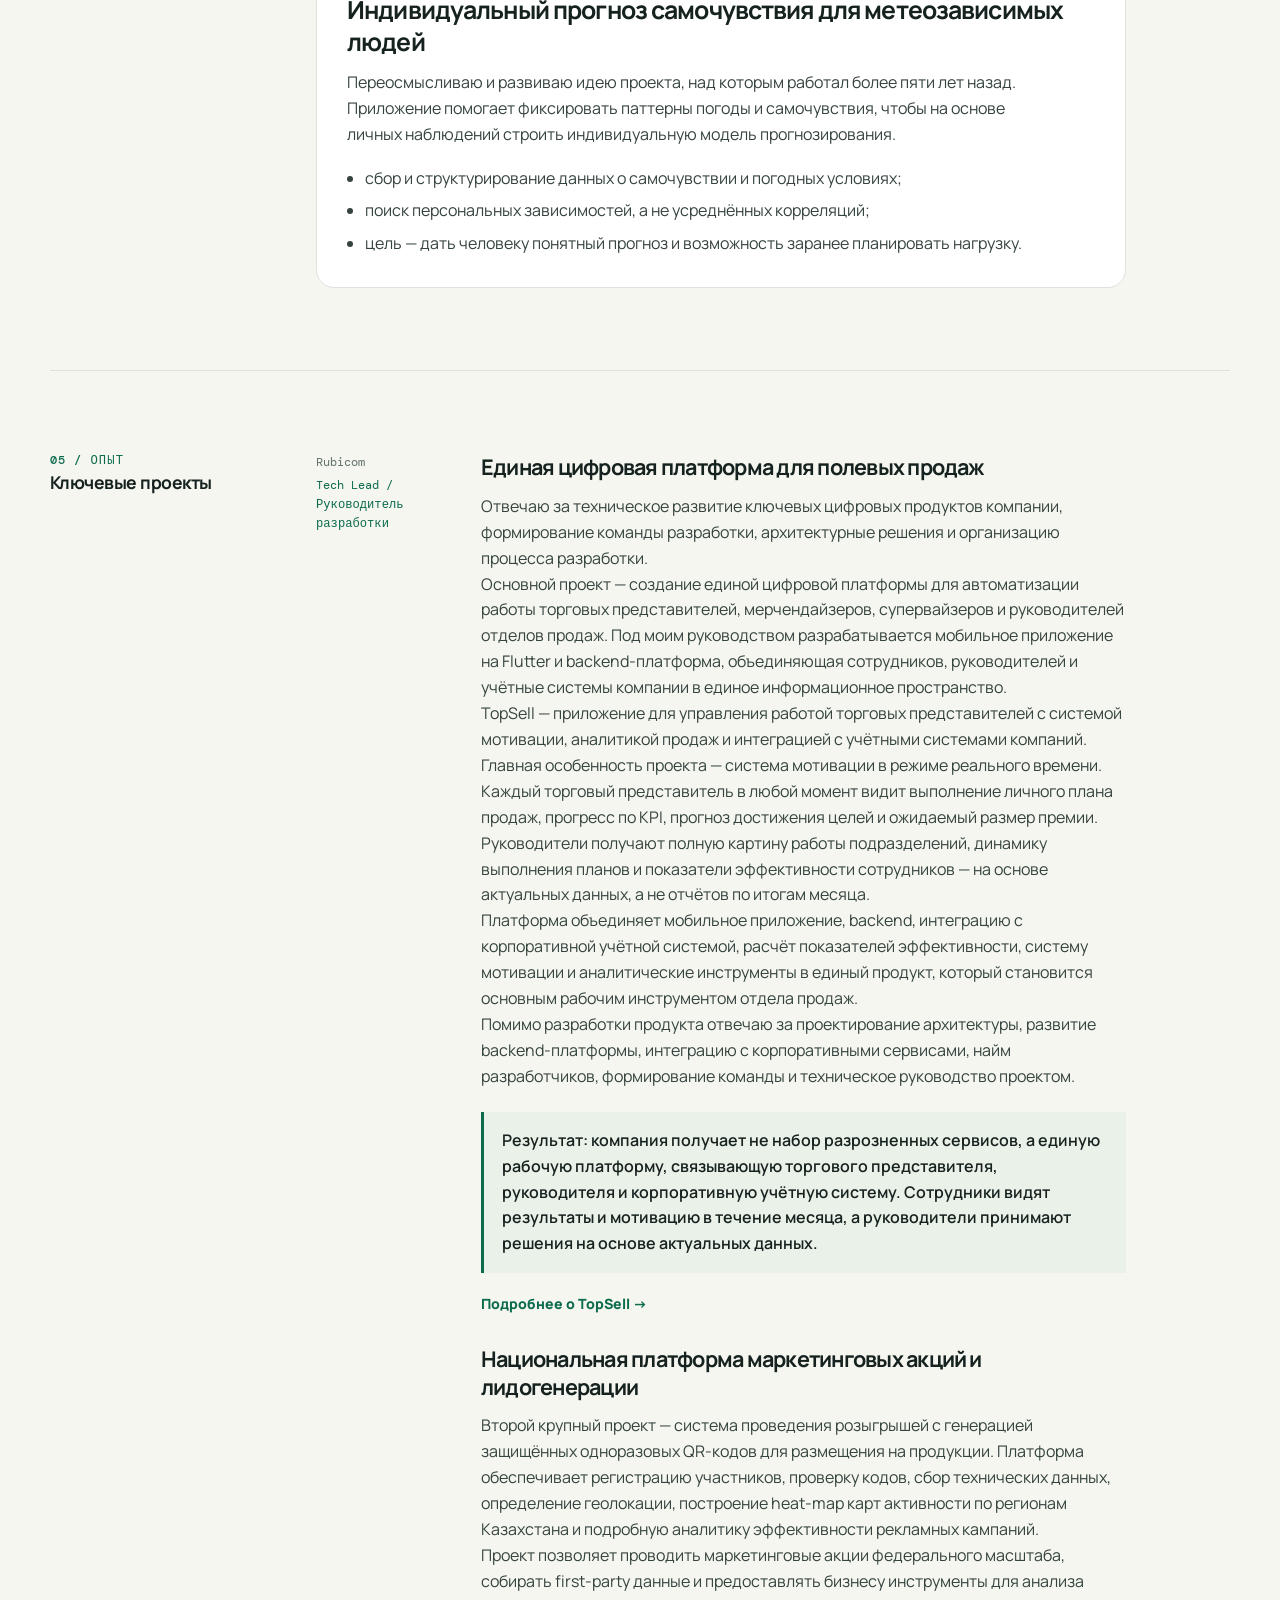
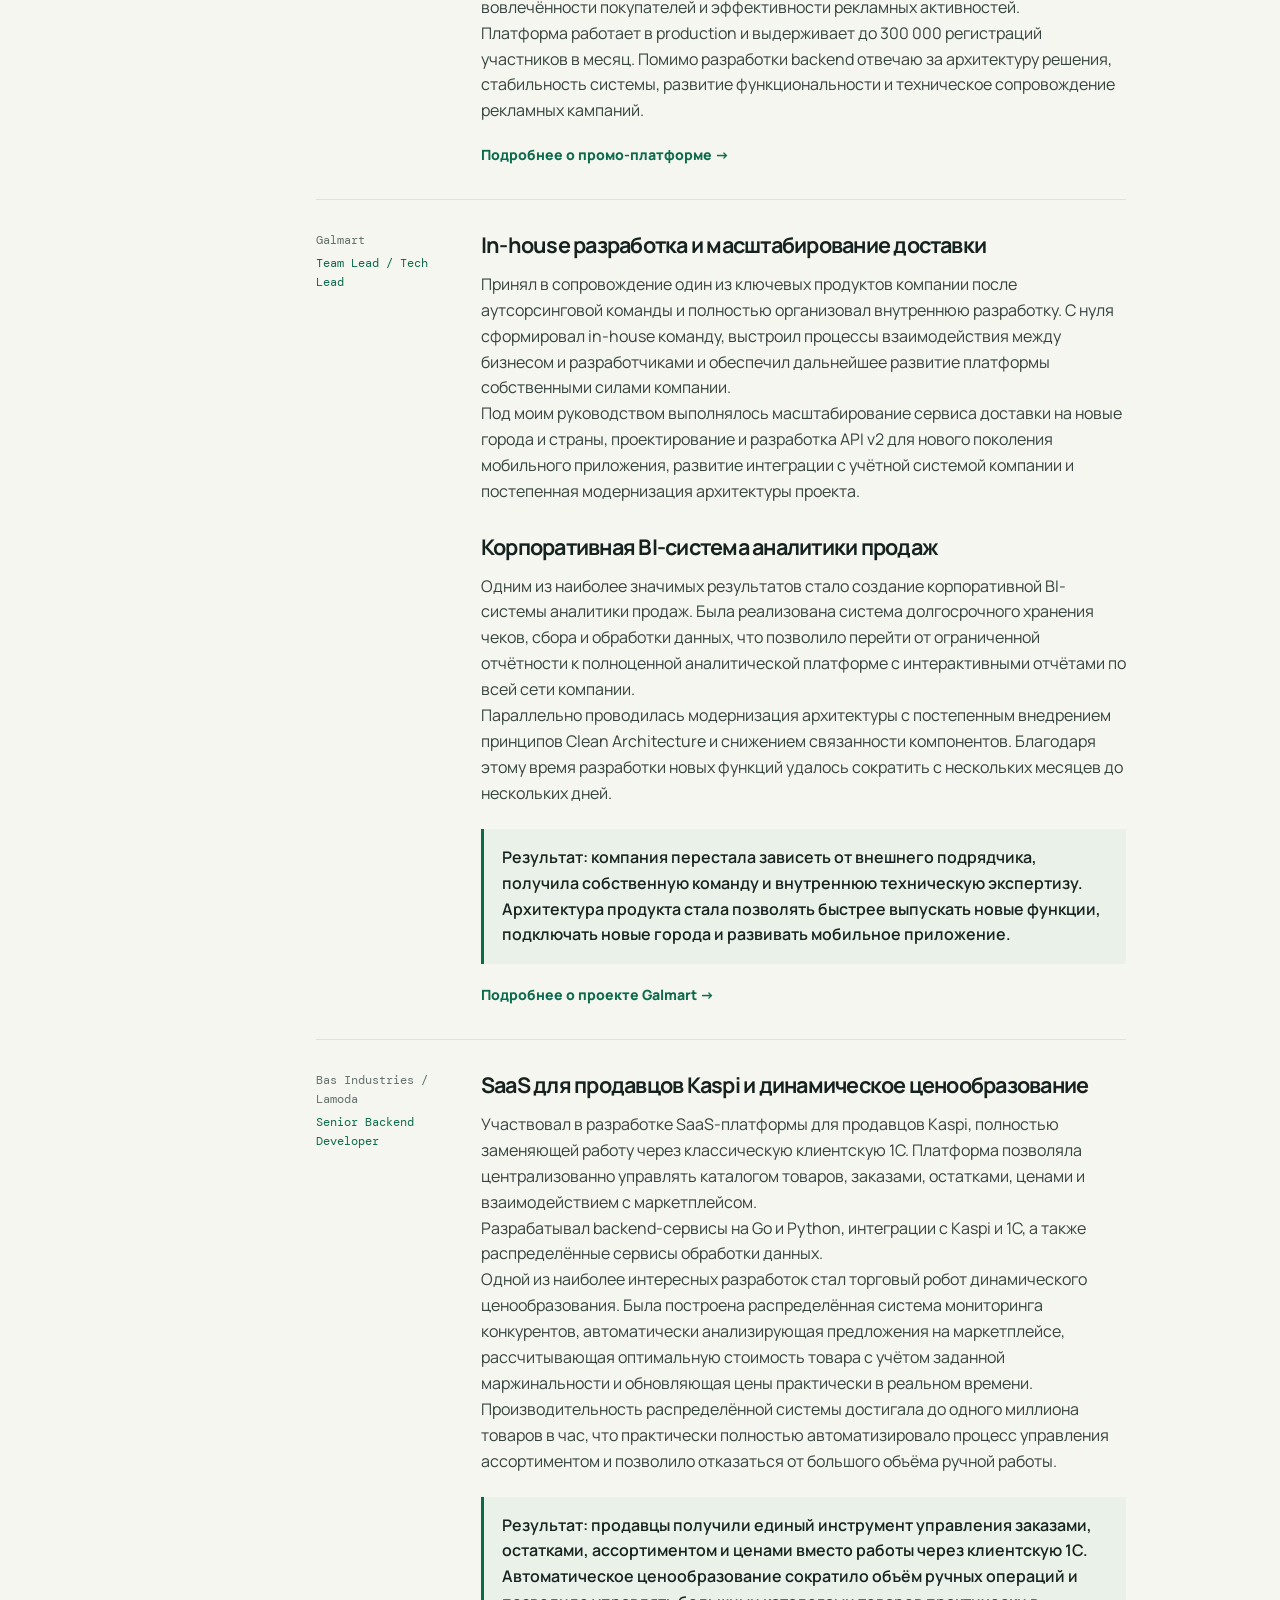
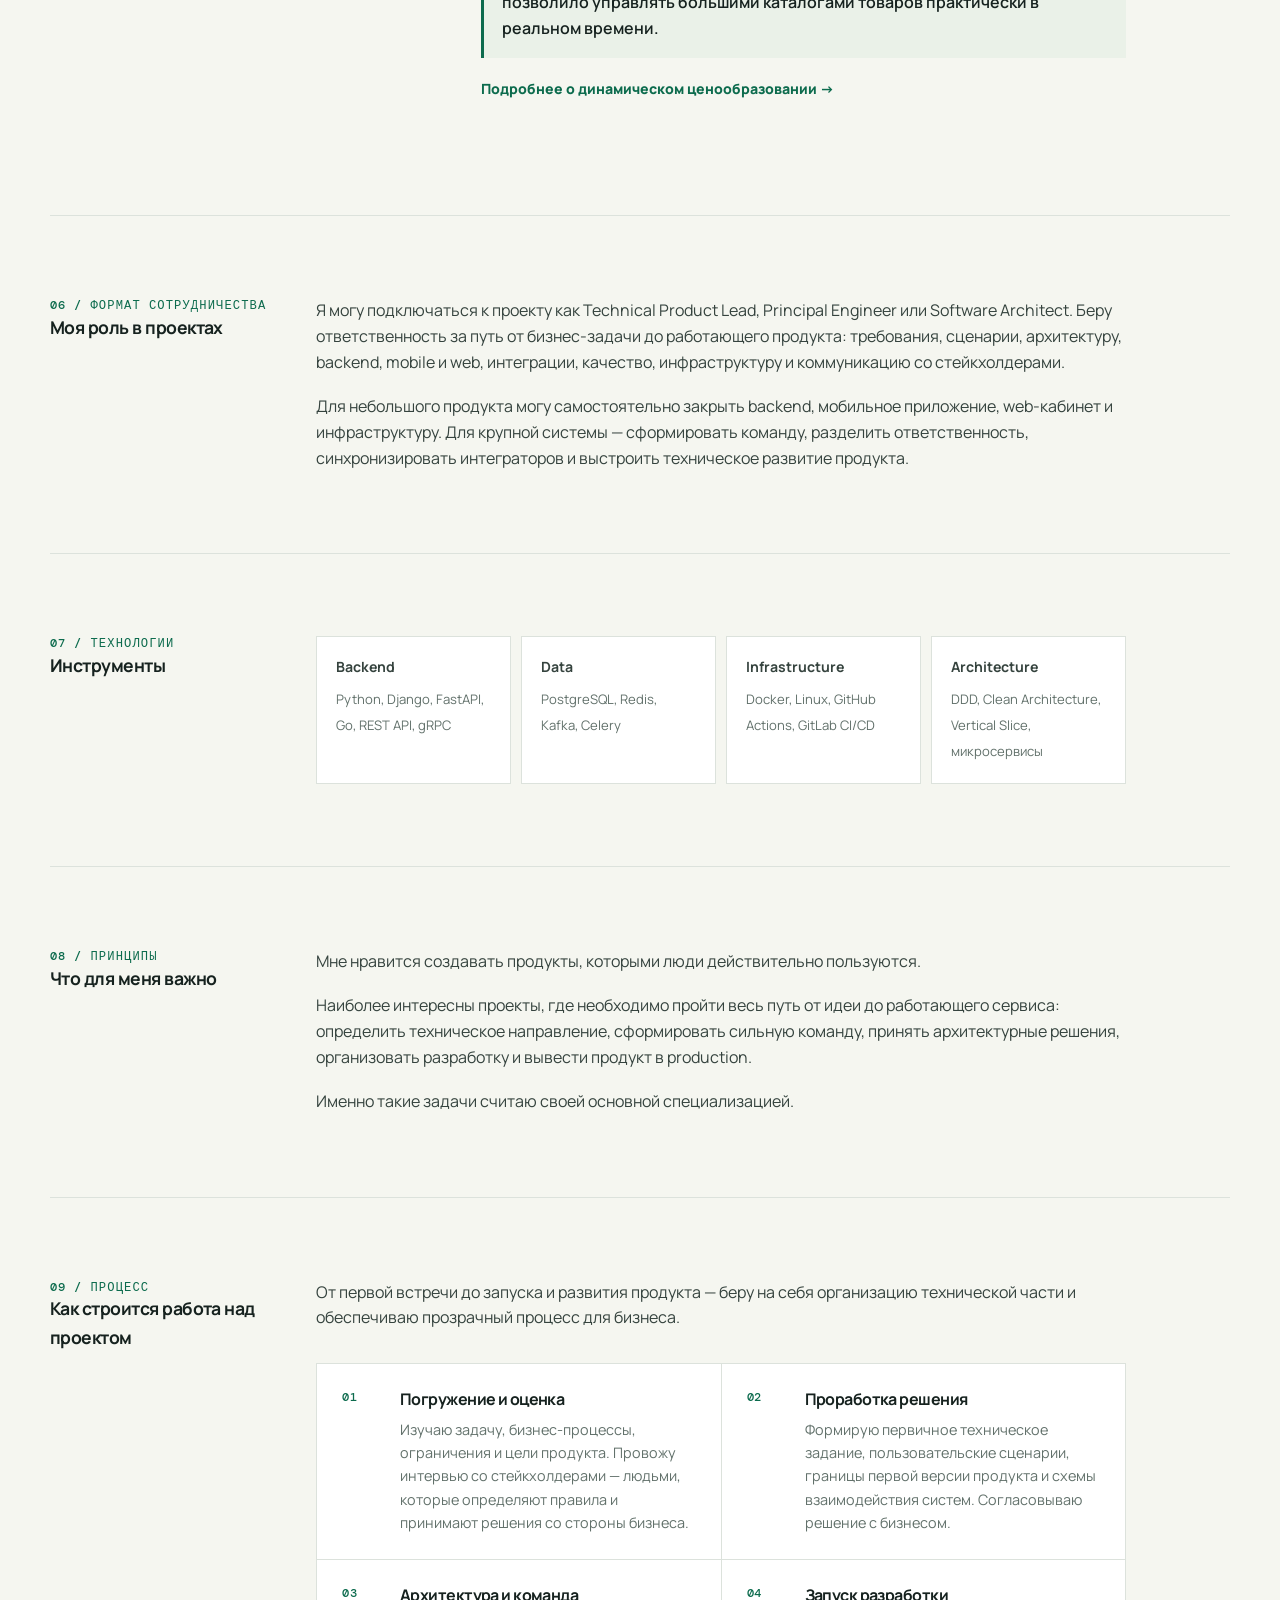
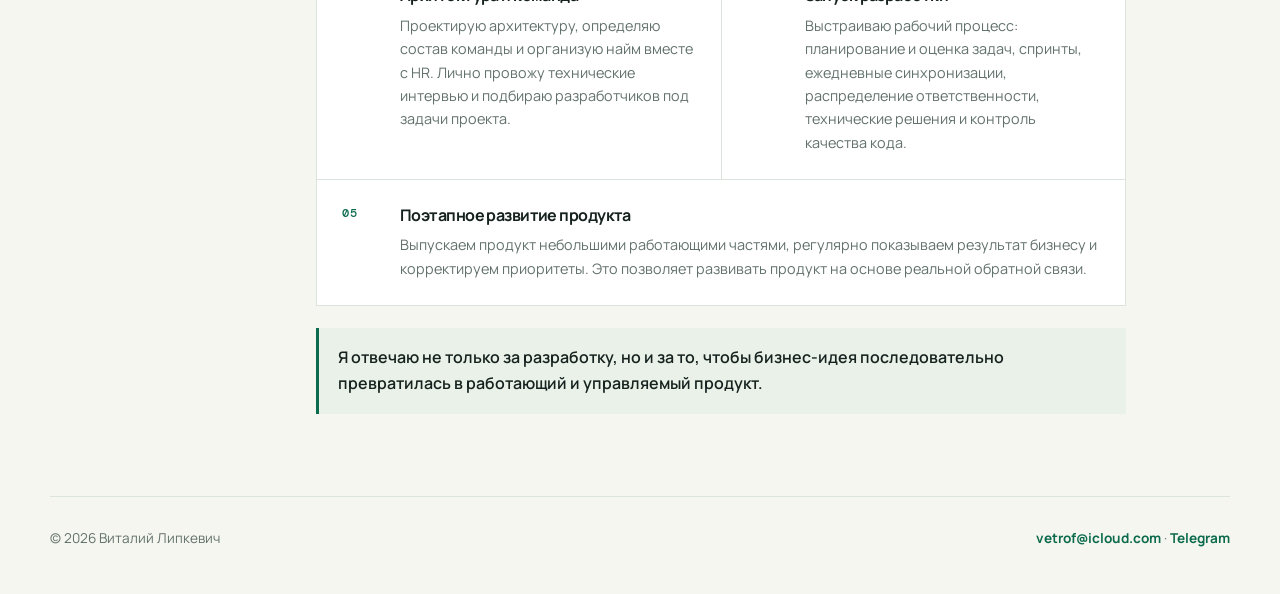
==== commit 0cb0676e: "Update index.html" ====
--- a/index.html
+++ b/index.html
@@ -62,6 +62,13 @@
             .service { background:var(--card); padding:24px; }
             .service h3 { font-size:1rem; margin-bottom:8px; }
             .service p { font-size:.92rem; color:var(--muted); }
+            .workflow { display:grid; grid-template-columns:repeat(2,1fr); gap:1px; margin-top:32px; border:1px solid var(--line); background:var(--line); }
+            .workflow-step { display:grid; grid-template-columns:44px 1fr; gap:14px; padding:25px; background:var(--card); }
+            .workflow-step:last-child { grid-column:1 / -1; }
+            .step-number { color:var(--green); font:500 .78rem/1.4 "DM Mono",monospace; letter-spacing:.05em; }
+            .workflow-step h3 { margin-bottom:8px; font-size:1rem; }
+            .workflow-step p { color:var(--muted); font-size:.9rem; }
+            .workflow-note { margin-top:22px; padding:17px 19px; border-left:3px solid var(--green); background:var(--soft); color:var(--ink); font-weight:600; }
             .approach { display:grid; grid-template-columns:repeat(3,1fr); gap:16px; margin-top:30px; }
             .approach div { background:var(--soft); padding:23px; border-radius:var(--radius); }
             .approach b { display:block; margin-bottom:8px; font-size:.96rem; }
@@ -86,7 +93,7 @@
             .stack span { font-size:.82rem; color:var(--muted); }
             footer { display:flex; justify-content:space-between; gap:24px; padding:30px 0 45px; color:var(--muted); font-size:.85rem; }
             footer a { color:var(--green); font-weight:700; text-decoration:none; }
-            @media (max-width:760px) { .wrap{width:min(100% - 28px,1180px)} .top{padding:18px 0}.nav{gap:13px;font-size:.75rem}.hero{grid-template-columns:1fr;gap:35px;padding:52px 0}.portrait{width:160px;justify-self:end}.section{padding:55px 0}.section-grid,.role{grid-template-columns:1fr;gap:18px}.services,.approach,.stack,.result-grid{grid-template-columns:1fr}.statement{padding:42px 0} footer{display:block} footer p+p{margin-top:10px} }
+            @media (max-width:760px) { .wrap{width:min(100% - 28px,1180px)} .top{padding:18px 0}.nav{gap:13px;font-size:.75rem}.hero{grid-template-columns:1fr;gap:35px;padding:52px 0}.portrait{width:160px;justify-self:end}.section{padding:55px 0}.section-grid,.role{grid-template-columns:1fr;gap:18px}.services,.workflow,.approach,.stack,.result-grid{grid-template-columns:1fr}.workflow-step:last-child{grid-column:auto}.statement{padding:42px 0} footer{display:block} footer p+p{margin-top:10px} }
         </style>
     </head>
     <body>
@@ -119,6 +126,7 @@
             <section class="section"><div class="section-grid"><div><p class="label">06 / Формат сотрудничества</p><h2>Моя роль в проектах</h2></div><div class="section-content"><p>Я могу подключаться к проекту как Technical Product Lead, Principal Engineer или Software Architect. Беру ответственность за путь от бизнес-задачи до работающего продукта: требования, сценарии, архитектуру, backend, mobile и web, интеграции, качество, инфраструктуру и коммуникацию со стейкхолдерами.</p><p>Для небольшого продукта могу самостоятельно закрыть backend, мобильное приложение, web-кабинет и инфраструктуру. Для крупной системы — сформировать команду, разделить ответственность, синхронизировать интеграторов и выстроить техническое развитие продукта.</p></div></div></section>
             <section class="section"><div class="section-grid"><div><p class="label">07 / Технологии</p><h2>Инструменты</h2></div><div class="section-content"><div class="stack"><div><b>Backend</b><span>Python, Django, FastAPI, Go, REST API, gRPC</span></div><div><b>Data</b><span>PostgreSQL, Redis, Kafka, Celery</span></div><div><b>Infrastructure</b><span>Docker, Linux, GitHub Actions, GitLab CI/CD</span></div><div><b>Architecture</b><span>DDD, Clean Architecture, Vertical Slice, микросервисы</span></div></div></div></div></section>
             <section class="section"><div class="section-grid"><div><p class="label">08 / Принципы</p><h2>Что для меня важно</h2></div><div class="section-content"><p>Мне нравится создавать продукты, которыми люди действительно пользуются.</p><p>Наиболее интересны проекты, где необходимо пройти весь путь от идеи до работающего сервиса: определить техническое направление, сформировать сильную команду, принять архитектурные решения, организовать разработку и вывести продукт в production.</p><p>Именно такие задачи считаю своей основной специализацией.</p></div></div></section>
+            <section class="section" id="workflow"><div class="section-grid"><div><p class="label">09 / Процесс</p><h2>Как строится работа над проектом</h2></div><div class="section-content"><p>От первой встречи до запуска и развития продукта — беру на себя организацию технической части и обеспечиваю прозрачный процесс для бизнеса.</p><div class="workflow"><article class="workflow-step"><span class="step-number">01</span><div><h3>Погружение и оценка</h3><p>Изучаю задачу, бизнес-процессы, ограничения и цели продукта. Провожу интервью со стейкхолдерами — людьми, которые определяют правила и принимают решения со стороны бизнеса.</p></div></article><article class="workflow-step"><span class="step-number">02</span><div><h3>Проработка решения</h3><p>Формирую первичное техническое задание, пользовательские сценарии, границы первой версии продукта и схемы взаимодействия систем. Согласовываю решение с бизнесом.</p></div></article><article class="workflow-step"><span class="step-number">03</span><div><h3>Архитектура и команда</h3><p>Проектирую архитектуру, определяю состав команды и организую найм вместе с HR. Лично провожу технические интервью и подбираю разработчиков под задачи проекта.</p></div></article><article class="workflow-step"><span class="step-number">04</span><div><h3>Запуск разработки</h3><p>Выстраиваю рабочий процесс: планирование и оценка задач, спринты, ежедневные синхронизации, распределение ответственности, технические решения и контроль качества кода.</p></div></article><article class="workflow-step"><span class="step-number">05</span><div><h3>Поэтапное развитие продукта</h3><p>Выпускаем продукт небольшими работающими частями, регулярно показываем результат бизнесу и корректируем приоритеты. Это позволяет развивать продукт на основе реальной обратной связи.</p></div></article></div><p class="workflow-note">Я отвечаю не только за разработку, но и за то, чтобы бизнес-идея последовательно превратилась в работающий и управляемый продукт.</p></div></div></section>
             <footer id="contact"><p>© 2026 Виталий Липкевич</p><p><a href="mailto:vetrof@icloud.com">vetrof@icloud.com</a> · <a href="https://t.me/old_pogrommist" target="_blank" rel="noopener">Telegram</a></p></footer>
         </div>
     </body>
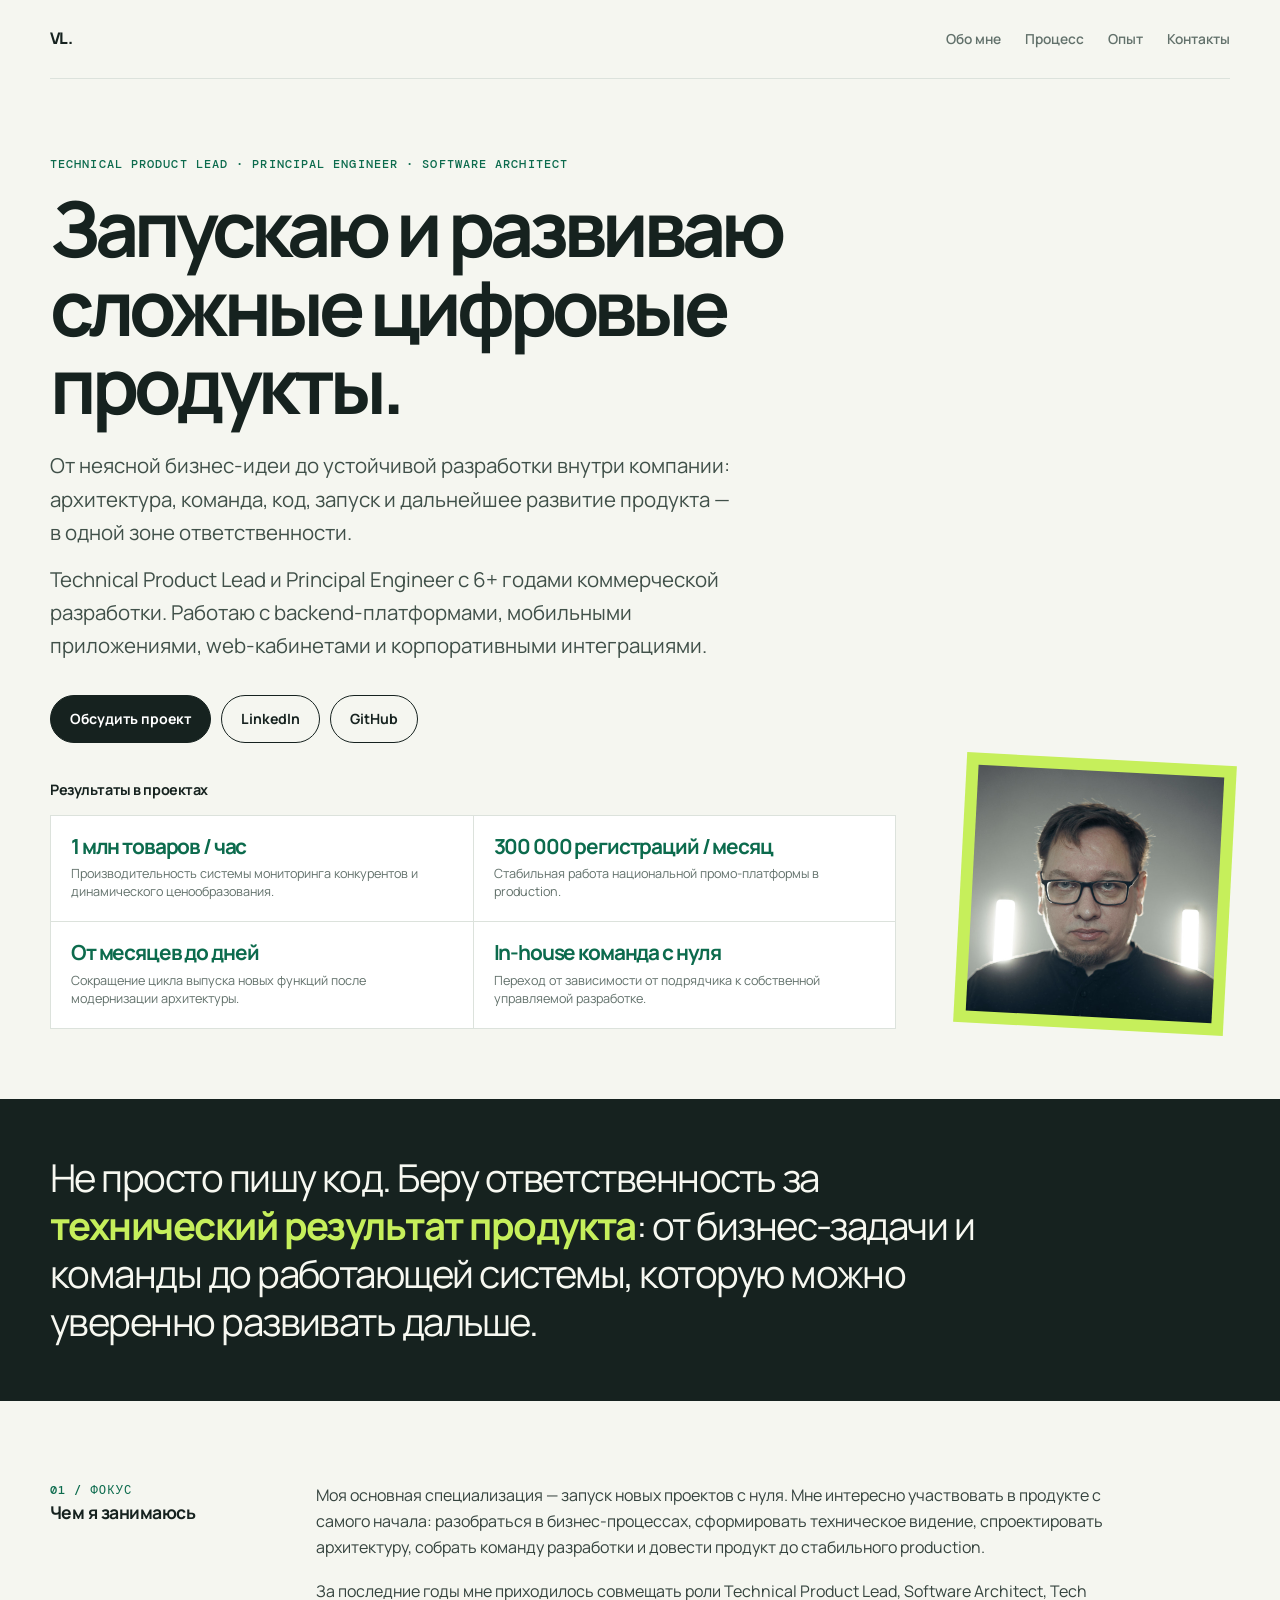
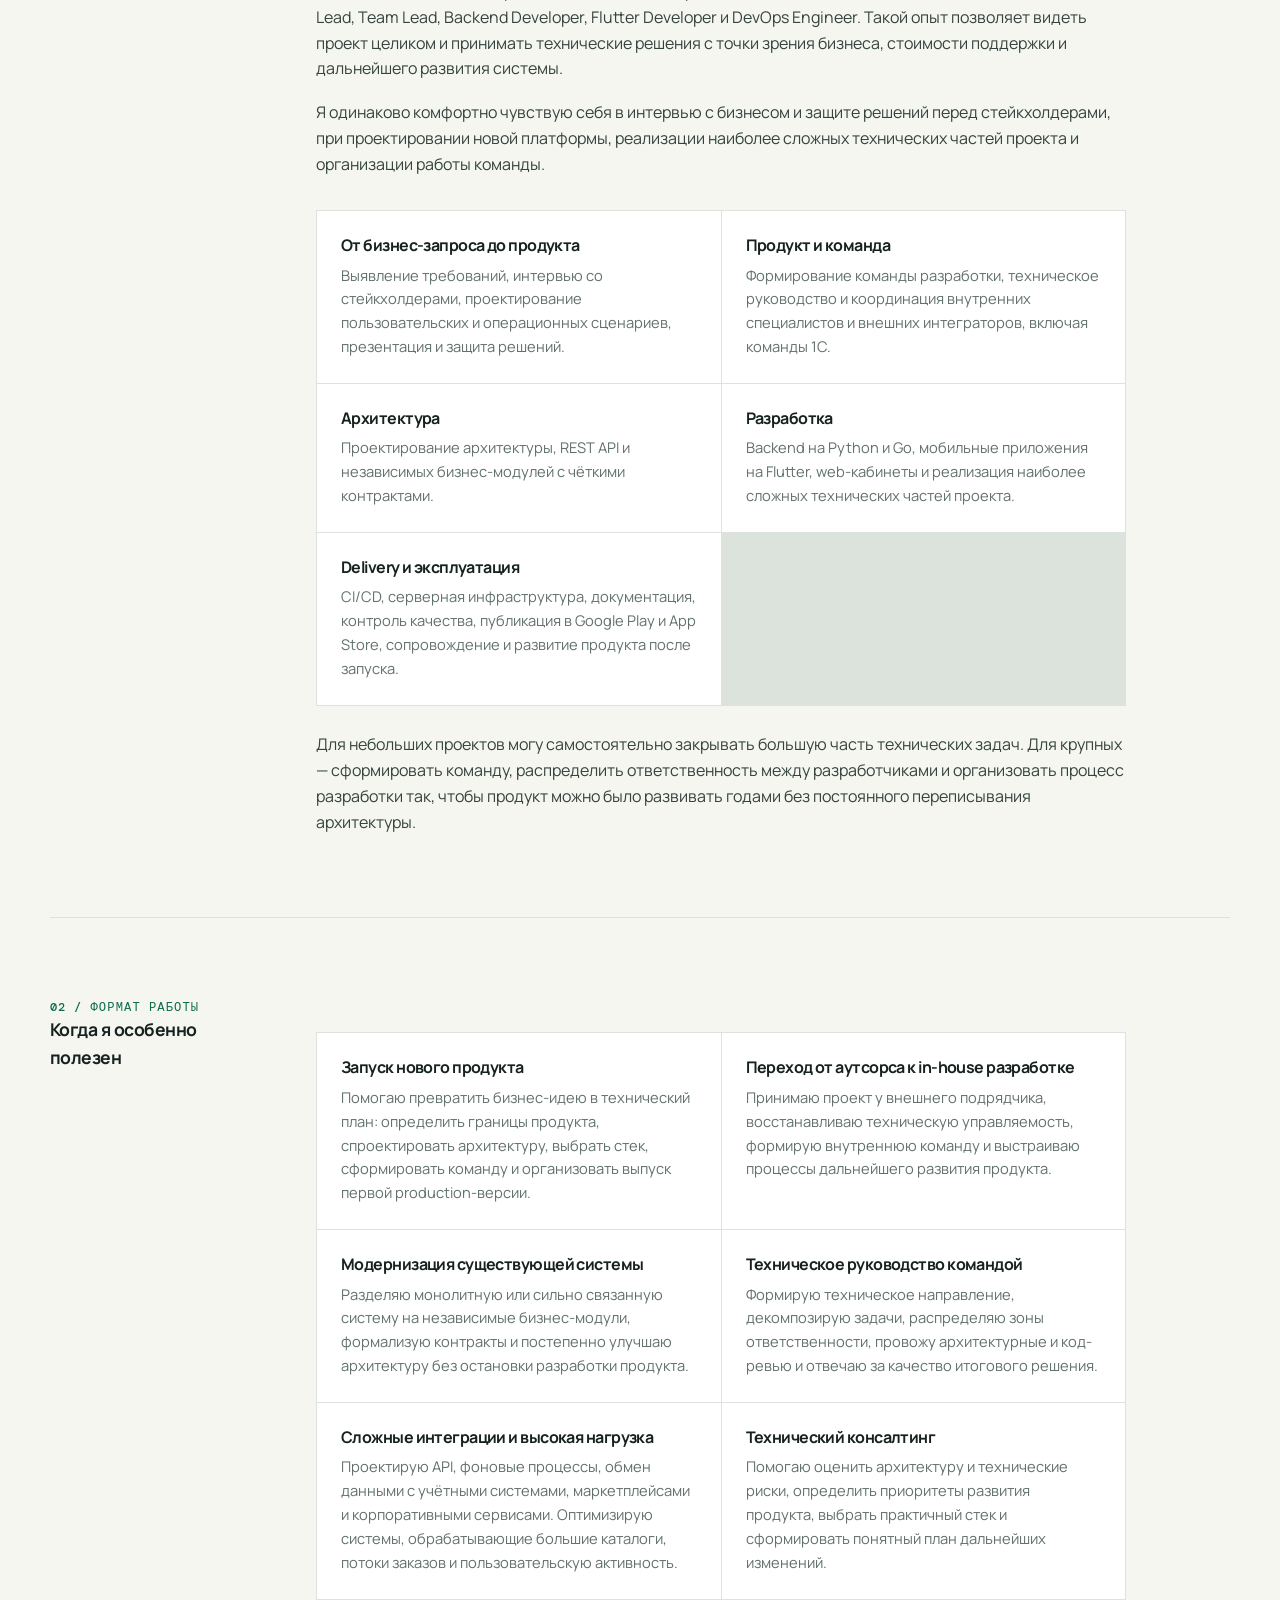
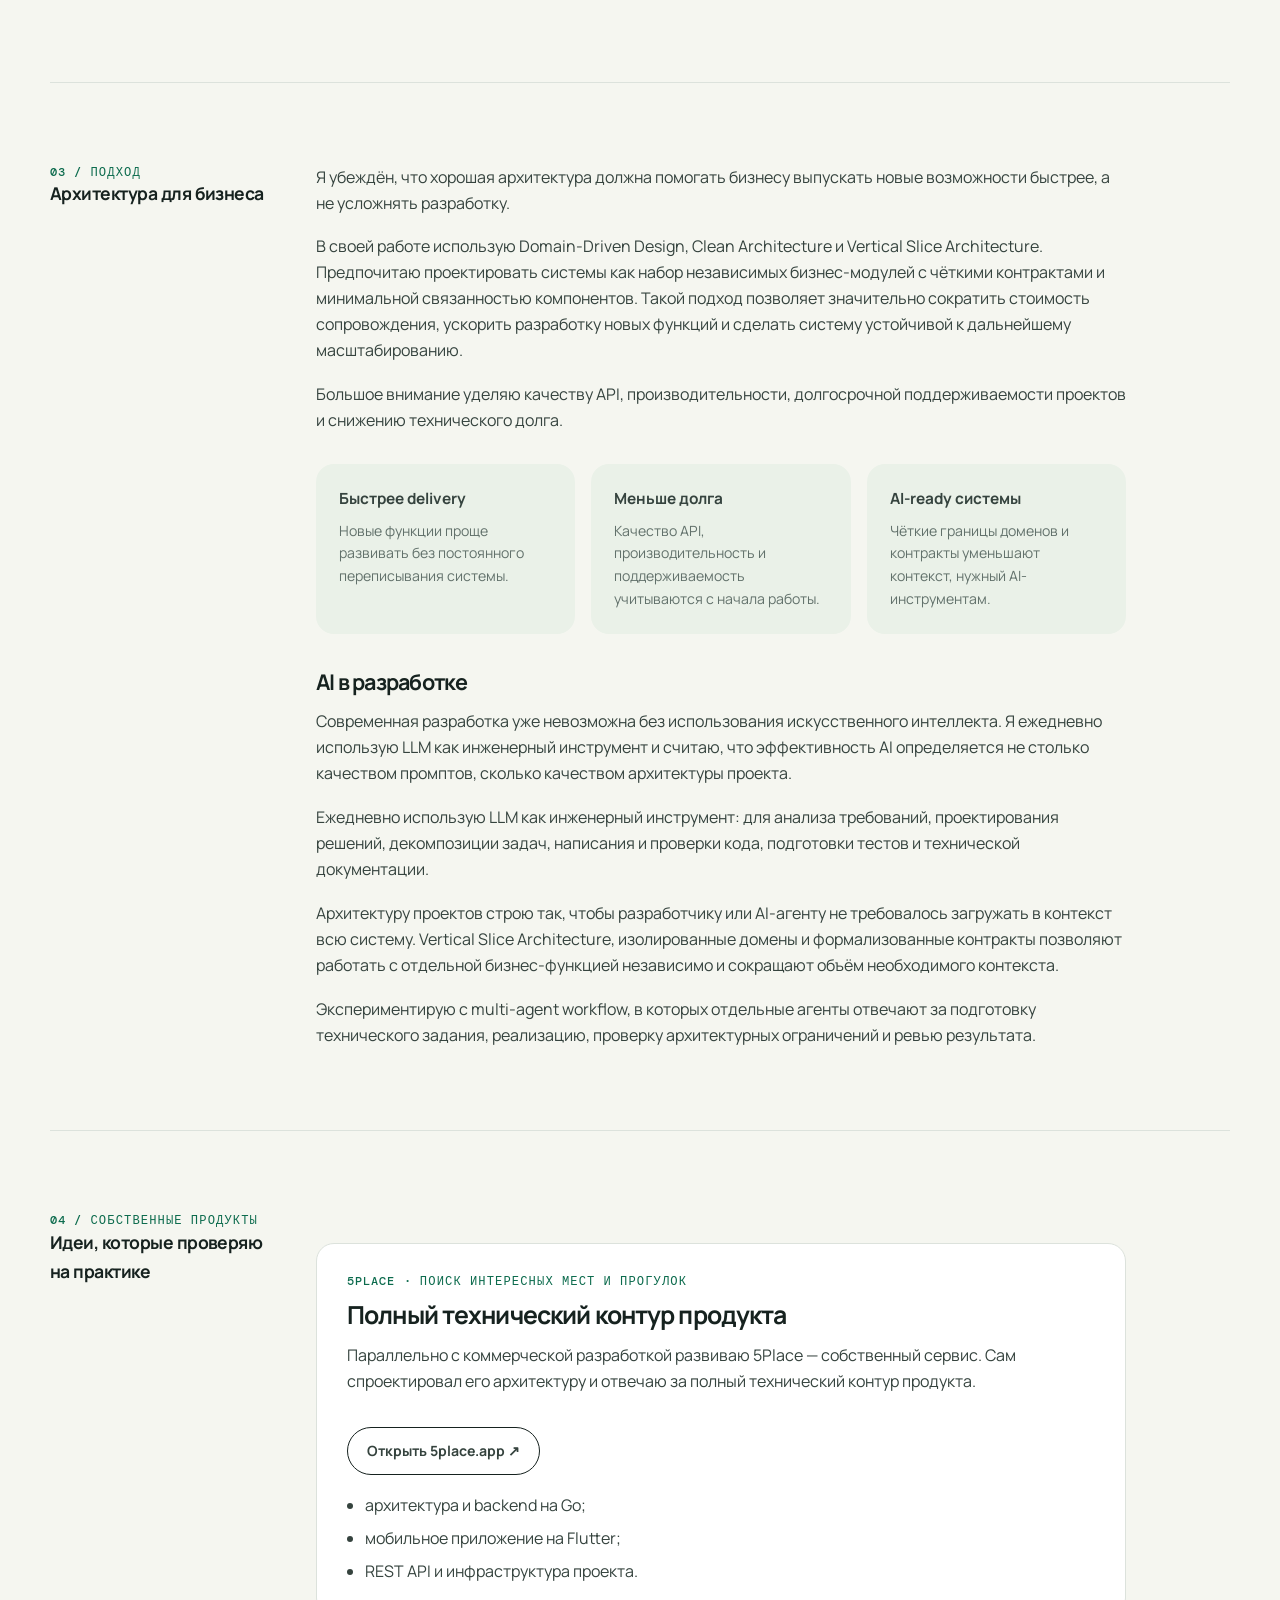
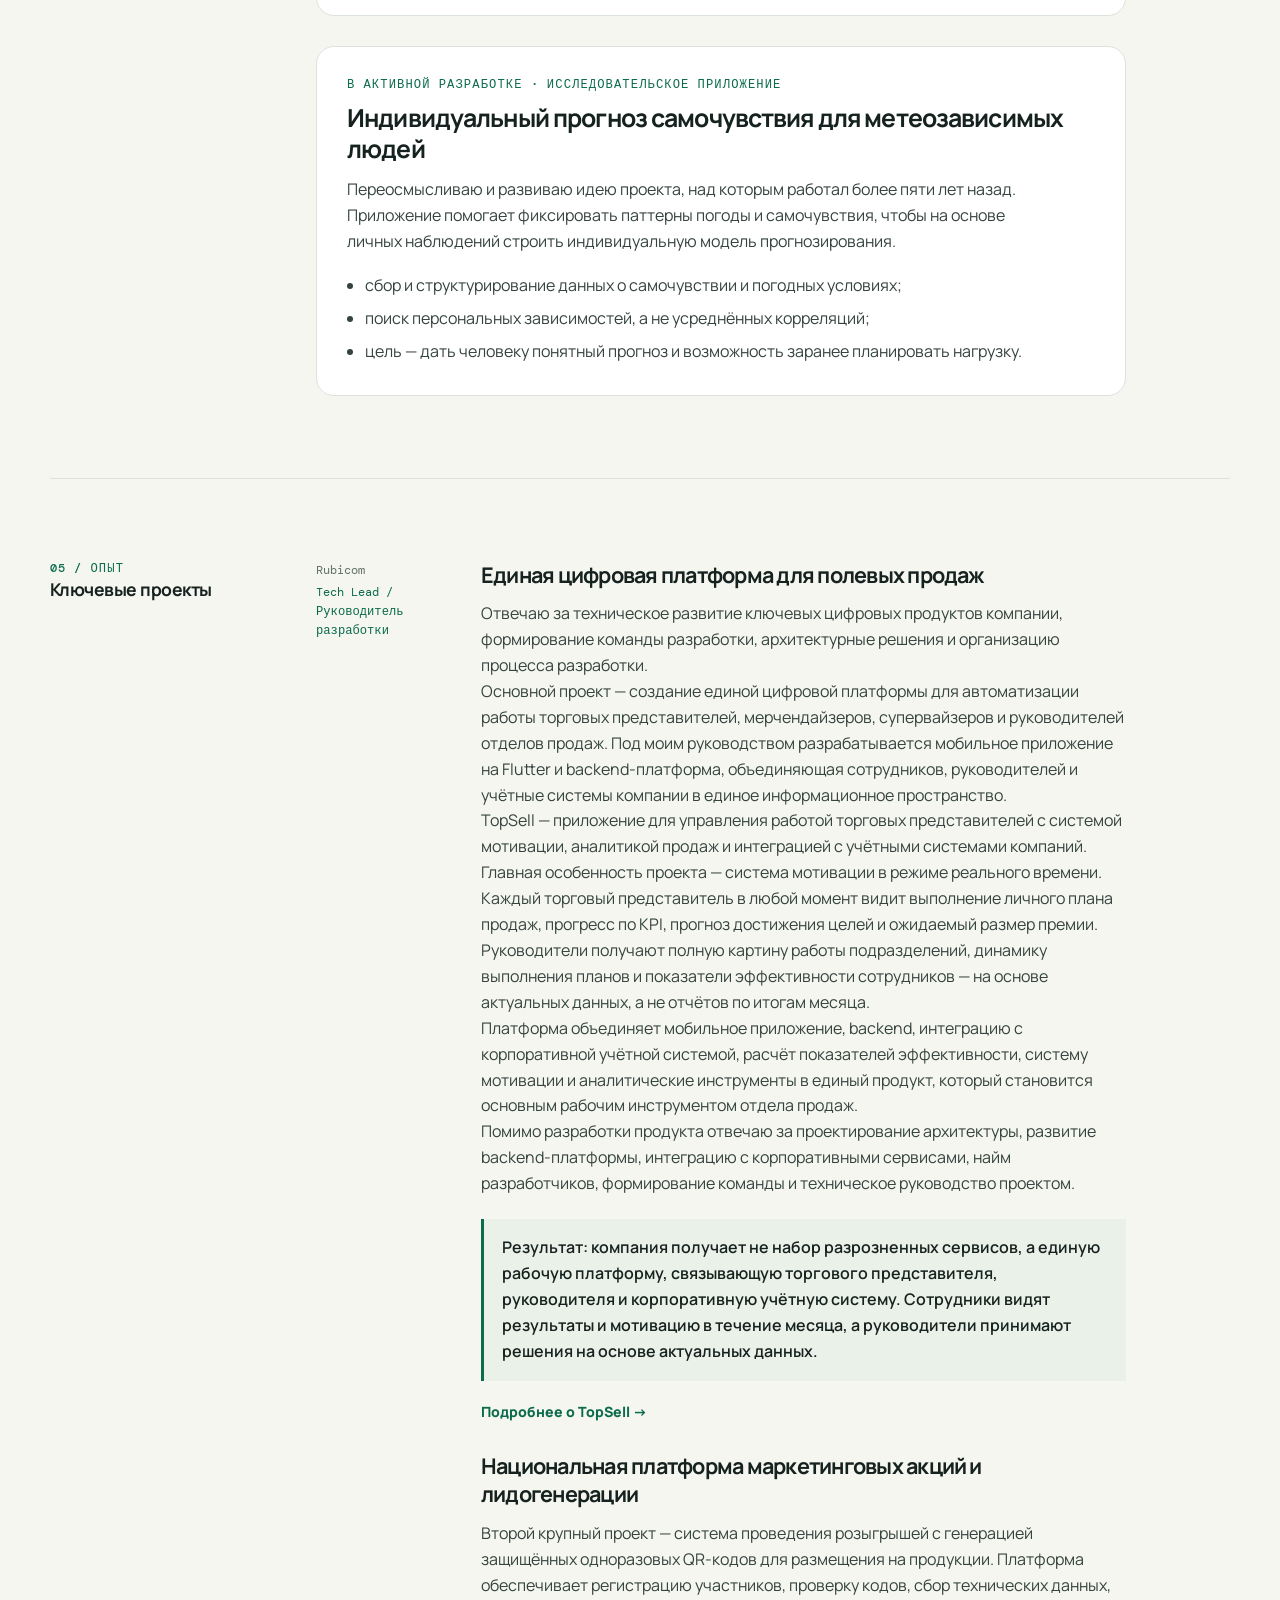
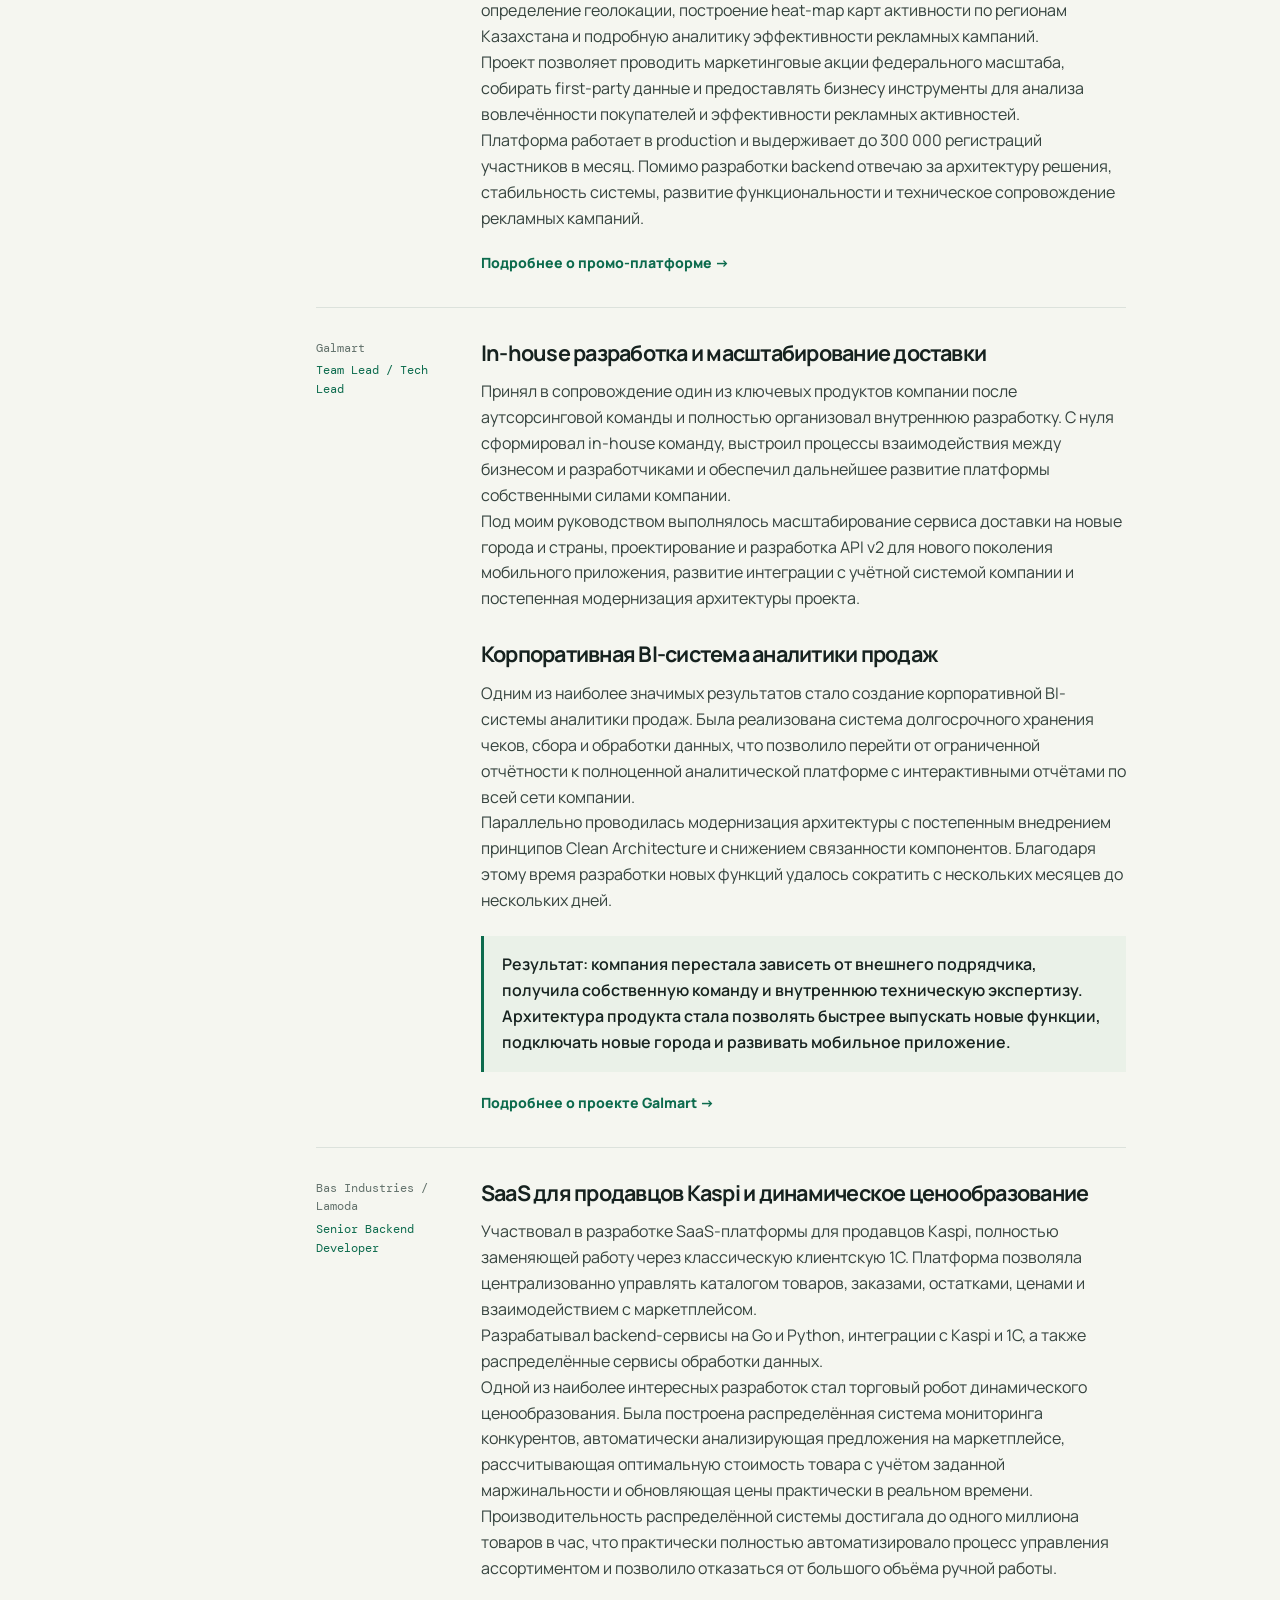
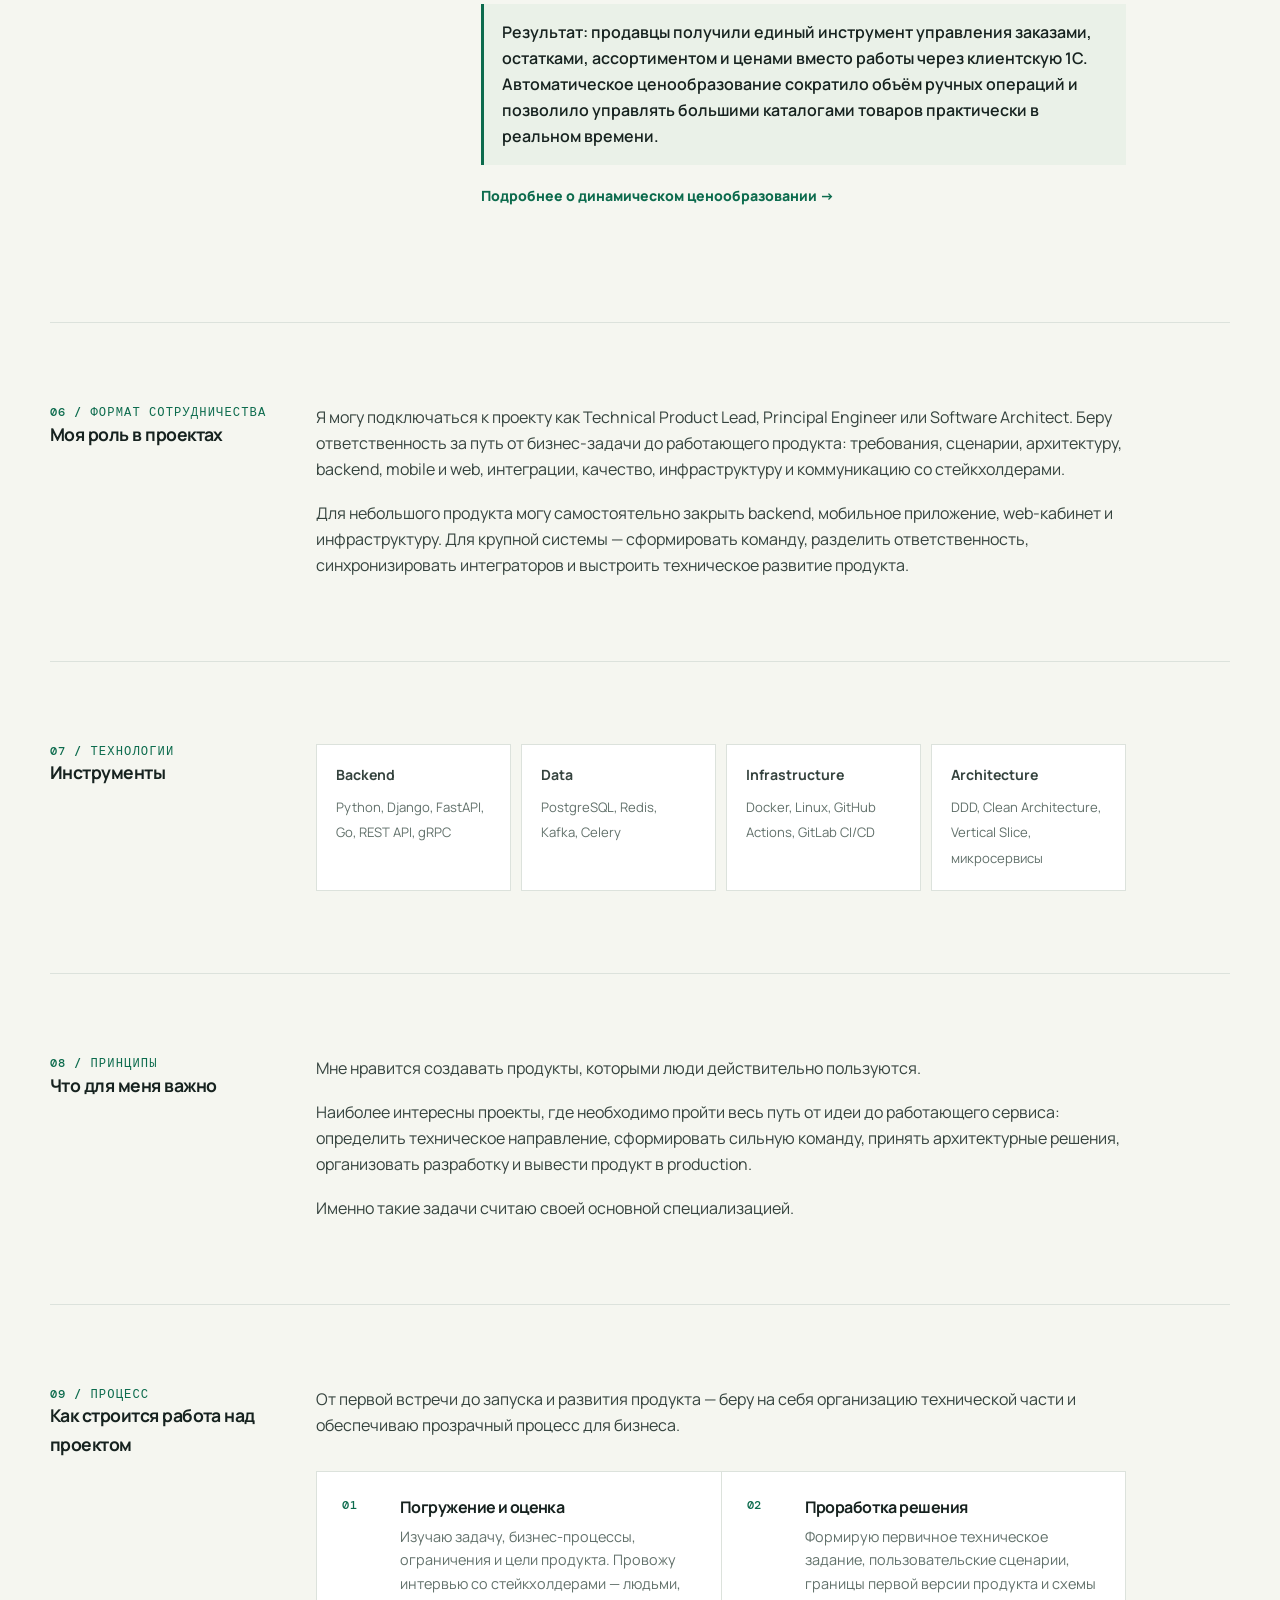
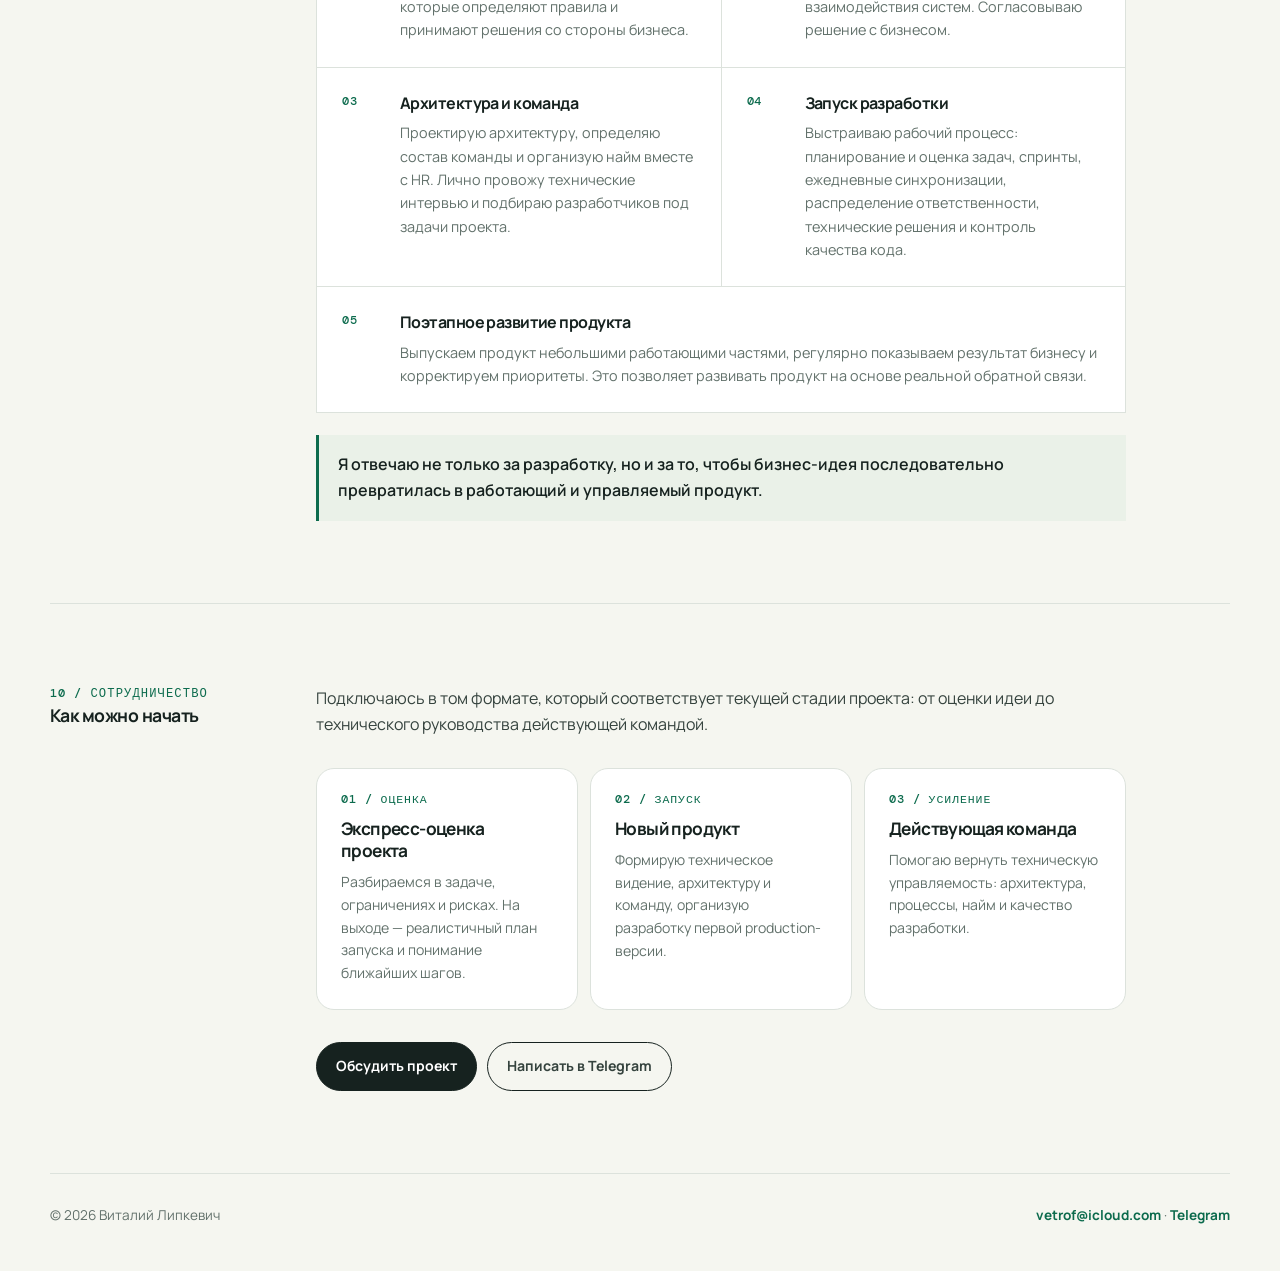
==== commit 1ff85173: "Update index.html" ====
--- a/index.html
+++ b/index.html
@@ -46,9 +46,9 @@
             .results { margin-top:35px; }
             .results h2 { margin-bottom:13px; font-size:.9rem; }
             .result-grid { display:grid; grid-template-columns:repeat(2,1fr); gap:1px; border:1px solid var(--line); background:var(--line); }
-            .result-card { background:var(--card); padding:17px; }
-            .result-card b { display:block; color:var(--green); font-size:1.12rem; letter-spacing:-.04em; line-height:1.1; }
-            .result-card p { margin-top:7px; color:var(--muted); font-size:.77rem; line-height:1.42; }
+            .result-card { background:var(--card); padding:20px; }
+            .result-card b { display:block; color:var(--green); font-size:1.3rem; letter-spacing:-.055em; line-height:1.05; }
+            .result-card p { margin-top:8px; color:var(--muted); font-size:.79rem; line-height:1.42; }
             .statement { background:var(--ink); color:#f7f8f1; padding:55px 0; }
             .statement p { max-width:930px; font-size:clamp(1.45rem,3vw,2.45rem); line-height:1.25; letter-spacing:-.04em; }
             .statement strong { color:var(--lime); }
@@ -69,6 +69,11 @@
             .workflow-step h3 { margin-bottom:8px; font-size:1rem; }
             .workflow-step p { color:var(--muted); font-size:.9rem; }
             .workflow-note { margin-top:22px; padding:17px 19px; border-left:3px solid var(--green); background:var(--soft); color:var(--ink); font-weight:600; }
+            .engagements { display:grid; grid-template-columns:repeat(3,1fr); gap:12px; margin-top:30px; }
+            .engagement { padding:24px; border:1px solid var(--line); border-radius:var(--radius); background:var(--card); }
+            .engagement b { display:block; color:var(--green); font:500 .72rem/1.2 "DM Mono",monospace; letter-spacing:.08em; text-transform:uppercase; }
+            .engagement h3 { margin:11px 0 9px; font-size:1.08rem; }
+            .engagement p { color:var(--muted); font-size:.88rem; }
             .approach { display:grid; grid-template-columns:repeat(3,1fr); gap:16px; margin-top:30px; }
             .approach div { background:var(--soft); padding:23px; border-radius:var(--radius); }
             .approach b { display:block; margin-bottom:8px; font-size:.96rem; }
@@ -93,30 +98,30 @@
             .stack span { font-size:.82rem; color:var(--muted); }
             footer { display:flex; justify-content:space-between; gap:24px; padding:30px 0 45px; color:var(--muted); font-size:.85rem; }
             footer a { color:var(--green); font-weight:700; text-decoration:none; }
-            @media (max-width:760px) { .wrap{width:min(100% - 28px,1180px)} .top{padding:18px 0}.nav{gap:13px;font-size:.75rem}.hero{grid-template-columns:1fr;gap:35px;padding:52px 0}.portrait{width:160px;justify-self:end}.section{padding:55px 0}.section-grid,.role{grid-template-columns:1fr;gap:18px}.services,.workflow,.approach,.stack,.result-grid{grid-template-columns:1fr}.workflow-step:last-child{grid-column:auto}.statement{padding:42px 0} footer{display:block} footer p+p{margin-top:10px} }
+            @media (max-width:760px) { .wrap{width:min(100% - 28px,1180px)} .top{padding:18px 0}.nav{gap:13px;font-size:.75rem}.hero{grid-template-columns:1fr;gap:35px;padding:52px 0}.portrait{width:160px;justify-self:end}.section{padding:55px 0}.section-grid,.role{grid-template-columns:1fr;gap:18px}.services,.workflow,.engagements,.approach,.stack,.result-grid{grid-template-columns:1fr}.workflow-step:last-child{grid-column:auto}.statement{padding:42px 0} footer{display:block} footer p+p{margin-top:10px} }
         </style>
     </head>
     <body>
         <div class="wrap">
             <header class="top">
                 <a class="brand" href="#top">VL.</a>
-                <nav class="nav"><a href="#about">Обо мне</a><a href="#experience">Опыт</a><a href="#contact">Контакты</a></nav>
+                <nav class="nav"><a href="#about">Обо мне</a><a href="#workflow">Процесс</a><a href="#experience">Опыт</a><a href="#contact">Контакты</a></nav>
             </header>
             <main id="top">
                 <section class="hero">
                     <div>
                         <p class="eyebrow">Technical Product Lead · Principal Engineer · Software Architect</p>
-                        <h1>Создаю продукты, которые можно развивать годами.</h1>
-                        <p class="lead">Technical Product Lead и Principal Engineer с 6+ годами коммерческой разработки. Превращаю неопределённые бизнес-запросы в работающие цифровые продукты: от интервью со стейкхолдерами и продуктовых сценариев до архитектуры, команды, выхода в production и дальнейшего развития системы.</p>
-                        <p class="lead">Специализируюсь на backend-платформах, мобильных приложениях, web-кабинетах и интеграциях с корпоративными системами — в том числе с командами 1С. Создаю продукты, которые выдерживают рост нагрузки и функциональности без постоянного переписывания.</p>
-                        <p class="lead">Моя зона ответственности — не отдельная часть кода, а технический результат продукта целиком.</p>
+                        <h1>Запускаю и развиваю сложные цифровые продукты.</h1>
+                        <p class="lead">От неясной бизнес-идеи до устойчивой разработки внутри компании: архитектура, команда, код, запуск и дальнейшее развитие продукта — в одной зоне ответственности.</p>
+                        <p class="lead">Technical Product Lead и Principal Engineer с 6+ годами коммерческой разработки. Работаю с backend-платформами, мобильными приложениями, web-кабинетами и корпоративными интеграциями.</p>
                         <div class="actions"><a class="button primary" href="mailto:vetrof@icloud.com">Обсудить проект</a><a class="button" href="https://www.linkedin.com/in/vitaly-lipkevich/" target="_blank" rel="noopener">LinkedIn</a><a class="button" href="https://github.com/vetrof" target="_blank" rel="noopener">GitHub</a></div>
-                        <div class="results"><h2>Ключевые результаты</h2><div class="result-grid"><article class="result-card"><b>До 1 млн товаров в час</b><p>Производительность распределённой системы мониторинга конкурентов и динамического ценообразования.</p></article><article class="result-card"><b>Платформа роста продаж для FMCG</b><p>TopSell — приложение для управления работой торговых представителей с системой мотивации, аналитикой продаж и интеграцией с учётными системами компаний.</p></article><article class="result-card"><b>От нескольких месяцев до нескольких дней</b><p>Сокращение времени разработки новых функций после модернизации архитектуры Galmart.</p></article><article class="result-card"><b>От аутсорса к собственной команде</b><p>Принял проект после внешнего подрядчика, сформировал in-house команду и организовал дальнейшую разработку внутри компании.</p></article></div></div>
+                        <div class="results"><h2>Результаты в проектах</h2><div class="result-grid"><article class="result-card"><b>1 млн товаров / час</b><p>Производительность системы мониторинга конкурентов и динамического ценообразования.</p></article><article class="result-card"><b>300 000 регистраций / месяц</b><p>Стабильная работа национальной промо-платформы в production.</p></article><article class="result-card"><b>От месяцев до дней</b><p>Сокращение цикла выпуска новых функций после модернизации архитектуры.</p></article><article class="result-card"><b>In-house команда с нуля</b><p>Переход от зависимости от подрядчика к собственной управляемой разработке.</p></article></div></div>
                     </div>
                     <div class="portrait"><img src="my_photo.jpg" alt="Виталий Липкевич" /></div>
                 </section>
             </main>
         </div>
+        <section class="statement"><div class="wrap"><p>Не просто пишу код. Беру ответственность за <strong>технический результат продукта</strong>: от бизнес-задачи и команды до работающей системы, которую можно уверенно развивать дальше.</p></div></section>
         <div class="wrap">
             <section class="section" id="about"><div class="section-grid"><div><p class="label">01 / Фокус</p><h2>Чем я занимаюсь</h2></div><div class="section-content"><p>Моя основная специализация — запуск новых проектов с нуля. Мне интересно участвовать в продукте с самого начала: разобраться в бизнес-процессах, сформировать техническое видение, спроектировать архитектуру, собрать команду разработки и довести продукт до стабильного production.</p><p>За последние годы мне приходилось совмещать роли Technical Product Lead, Software Architect, Tech Lead, Team Lead, Backend Developer, Flutter Developer и DevOps Engineer. Такой опыт позволяет видеть проект целиком и принимать технические решения с точки зрения бизнеса, стоимости поддержки и дальнейшего развития системы.</p><p>Я одинаково комфортно чувствую себя в интервью с бизнесом и защите решений перед стейкхолдерами, при проектировании новой платформы, реализации наиболее сложных технических частей проекта и организации работы команды.</p><div class="services"><article class="service"><h3>От бизнес-запроса до продукта</h3><p>Выявление требований, интервью со стейкхолдерами, проектирование пользовательских и операционных сценариев, презентация и защита решений.</p></article><article class="service"><h3>Продукт и команда</h3><p>Формирование команды разработки, техническое руководство и координация внутренних специалистов и внешних интеграторов, включая команды 1С.</p></article><article class="service"><h3>Архитектура</h3><p>Проектирование архитектуры, REST API и независимых бизнес-модулей с чёткими контрактами.</p></article><article class="service"><h3>Разработка</h3><p>Backend на Python и Go, мобильные приложения на Flutter, web-кабинеты и реализация наиболее сложных технических частей проекта.</p></article><article class="service"><h3>Delivery и эксплуатация</h3><p>CI/CD, серверная инфраструктура, документация, контроль качества, публикация в Google Play и App Store, сопровождение и развитие продукта после запуска.</p></article></div><p style="margin-top:26px">Для небольших проектов могу самостоятельно закрывать большую часть технических задач. Для крупных — сформировать команду, распределить ответственность между разработчиками и организовать процесс разработки так, чтобы продукт можно было развивать годами без постоянного переписывания архитектуры.</p></div></div></section>
             <section class="section"><div class="section-grid"><div><p class="label">02 / Формат работы</p><h2>Когда я особенно полезен</h2></div><div class="section-content"><div class="services"><article class="service"><h3>Запуск нового продукта</h3><p>Помогаю превратить бизнес-идею в технический план: определить границы продукта, спроектировать архитектуру, выбрать стек, сформировать команду и организовать выпуск первой production-версии.</p></article><article class="service"><h3>Переход от аутсорса к in-house разработке</h3><p>Принимаю проект у внешнего подрядчика, восстанавливаю техническую управляемость, формирую внутреннюю команду и выстраиваю процессы дальнейшего развития продукта.</p></article><article class="service"><h3>Модернизация существующей системы</h3><p>Разделяю монолитную или сильно связанную систему на независимые бизнес-модули, формализую контракты и постепенно улучшаю архитектуру без остановки разработки продукта.</p></article><article class="service"><h3>Техническое руководство командой</h3><p>Формирую техническое направление, декомпозирую задачи, распределяю зоны ответственности, провожу архитектурные и код-ревью и отвечаю за качество итогового решения.</p></article><article class="service"><h3>Сложные интеграции и высокая нагрузка</h3><p>Проектирую API, фоновые процессы, обмен данными с учётными системами, маркетплейсами и корпоративными сервисами. Оптимизирую системы, обрабатывающие большие каталоги, потоки заказов и пользовательскую активность.</p></article><article class="service"><h3>Технический консалтинг</h3><p>Помогаю оценить архитектуру и технические риски, определить приоритеты развития продукта, выбрать практичный стек и сформировать понятный план дальнейших изменений.</p></article></div></div></div></section>
@@ -127,6 +132,7 @@
             <section class="section"><div class="section-grid"><div><p class="label">07 / Технологии</p><h2>Инструменты</h2></div><div class="section-content"><div class="stack"><div><b>Backend</b><span>Python, Django, FastAPI, Go, REST API, gRPC</span></div><div><b>Data</b><span>PostgreSQL, Redis, Kafka, Celery</span></div><div><b>Infrastructure</b><span>Docker, Linux, GitHub Actions, GitLab CI/CD</span></div><div><b>Architecture</b><span>DDD, Clean Architecture, Vertical Slice, микросервисы</span></div></div></div></div></section>
             <section class="section"><div class="section-grid"><div><p class="label">08 / Принципы</p><h2>Что для меня важно</h2></div><div class="section-content"><p>Мне нравится создавать продукты, которыми люди действительно пользуются.</p><p>Наиболее интересны проекты, где необходимо пройти весь путь от идеи до работающего сервиса: определить техническое направление, сформировать сильную команду, принять архитектурные решения, организовать разработку и вывести продукт в production.</p><p>Именно такие задачи считаю своей основной специализацией.</p></div></div></section>
             <section class="section" id="workflow"><div class="section-grid"><div><p class="label">09 / Процесс</p><h2>Как строится работа над проектом</h2></div><div class="section-content"><p>От первой встречи до запуска и развития продукта — беру на себя организацию технической части и обеспечиваю прозрачный процесс для бизнеса.</p><div class="workflow"><article class="workflow-step"><span class="step-number">01</span><div><h3>Погружение и оценка</h3><p>Изучаю задачу, бизнес-процессы, ограничения и цели продукта. Провожу интервью со стейкхолдерами — людьми, которые определяют правила и принимают решения со стороны бизнеса.</p></div></article><article class="workflow-step"><span class="step-number">02</span><div><h3>Проработка решения</h3><p>Формирую первичное техническое задание, пользовательские сценарии, границы первой версии продукта и схемы взаимодействия систем. Согласовываю решение с бизнесом.</p></div></article><article class="workflow-step"><span class="step-number">03</span><div><h3>Архитектура и команда</h3><p>Проектирую архитектуру, определяю состав команды и организую найм вместе с HR. Лично провожу технические интервью и подбираю разработчиков под задачи проекта.</p></div></article><article class="workflow-step"><span class="step-number">04</span><div><h3>Запуск разработки</h3><p>Выстраиваю рабочий процесс: планирование и оценка задач, спринты, ежедневные синхронизации, распределение ответственности, технические решения и контроль качества кода.</p></div></article><article class="workflow-step"><span class="step-number">05</span><div><h3>Поэтапное развитие продукта</h3><p>Выпускаем продукт небольшими работающими частями, регулярно показываем результат бизнесу и корректируем приоритеты. Это позволяет развивать продукт на основе реальной обратной связи.</p></div></article></div><p class="workflow-note">Я отвечаю не только за разработку, но и за то, чтобы бизнес-идея последовательно превратилась в работающий и управляемый продукт.</p></div></div></section>
+            <section class="section"><div class="section-grid"><div><p class="label">10 / Сотрудничество</p><h2>Как можно начать</h2></div><div class="section-content"><p>Подключаюсь в том формате, который соответствует текущей стадии проекта: от оценки идеи до технического руководства действующей командой.</p><div class="engagements"><article class="engagement"><b>01 / Оценка</b><h3>Экспресс-оценка проекта</h3><p>Разбираемся в задаче, ограничениях и рисках. На выходе — реалистичный план запуска и понимание ближайших шагов.</p></article><article class="engagement"><b>02 / Запуск</b><h3>Новый продукт</h3><p>Формирую техническое видение, архитектуру и команду, организую разработку первой production-версии.</p></article><article class="engagement"><b>03 / Усиление</b><h3>Действующая команда</h3><p>Помогаю вернуть техническую управляемость: архитектура, процессы, найм и качество разработки.</p></article></div><div class="actions"><a class="button primary" href="mailto:vetrof@icloud.com">Обсудить проект</a><a class="button" href="https://t.me/old_pogrommist" target="_blank" rel="noopener">Написать в Telegram</a></div></div></div></section>
             <footer id="contact"><p>© 2026 Виталий Липкевич</p><p><a href="mailto:vetrof@icloud.com">vetrof@icloud.com</a> · <a href="https://t.me/old_pogrommist" target="_blank" rel="noopener">Telegram</a></p></footer>
         </div>
     </body>
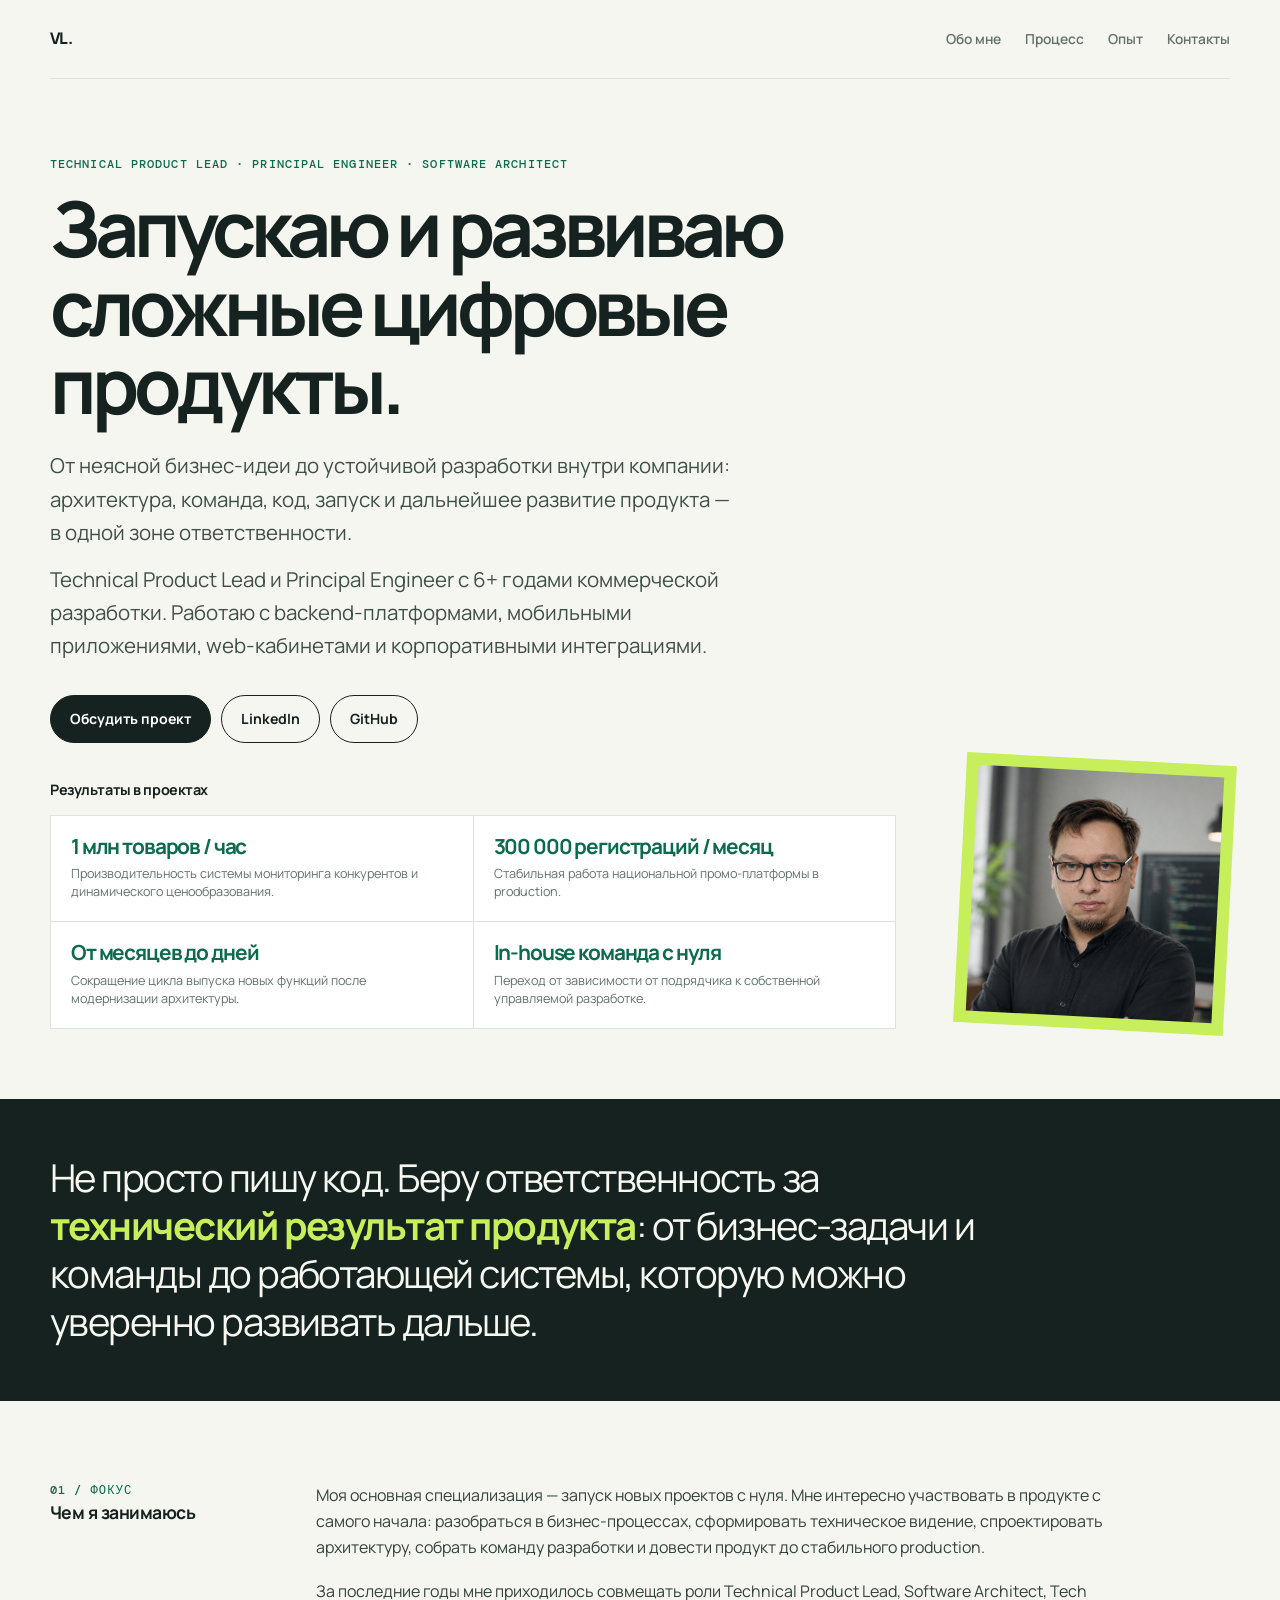
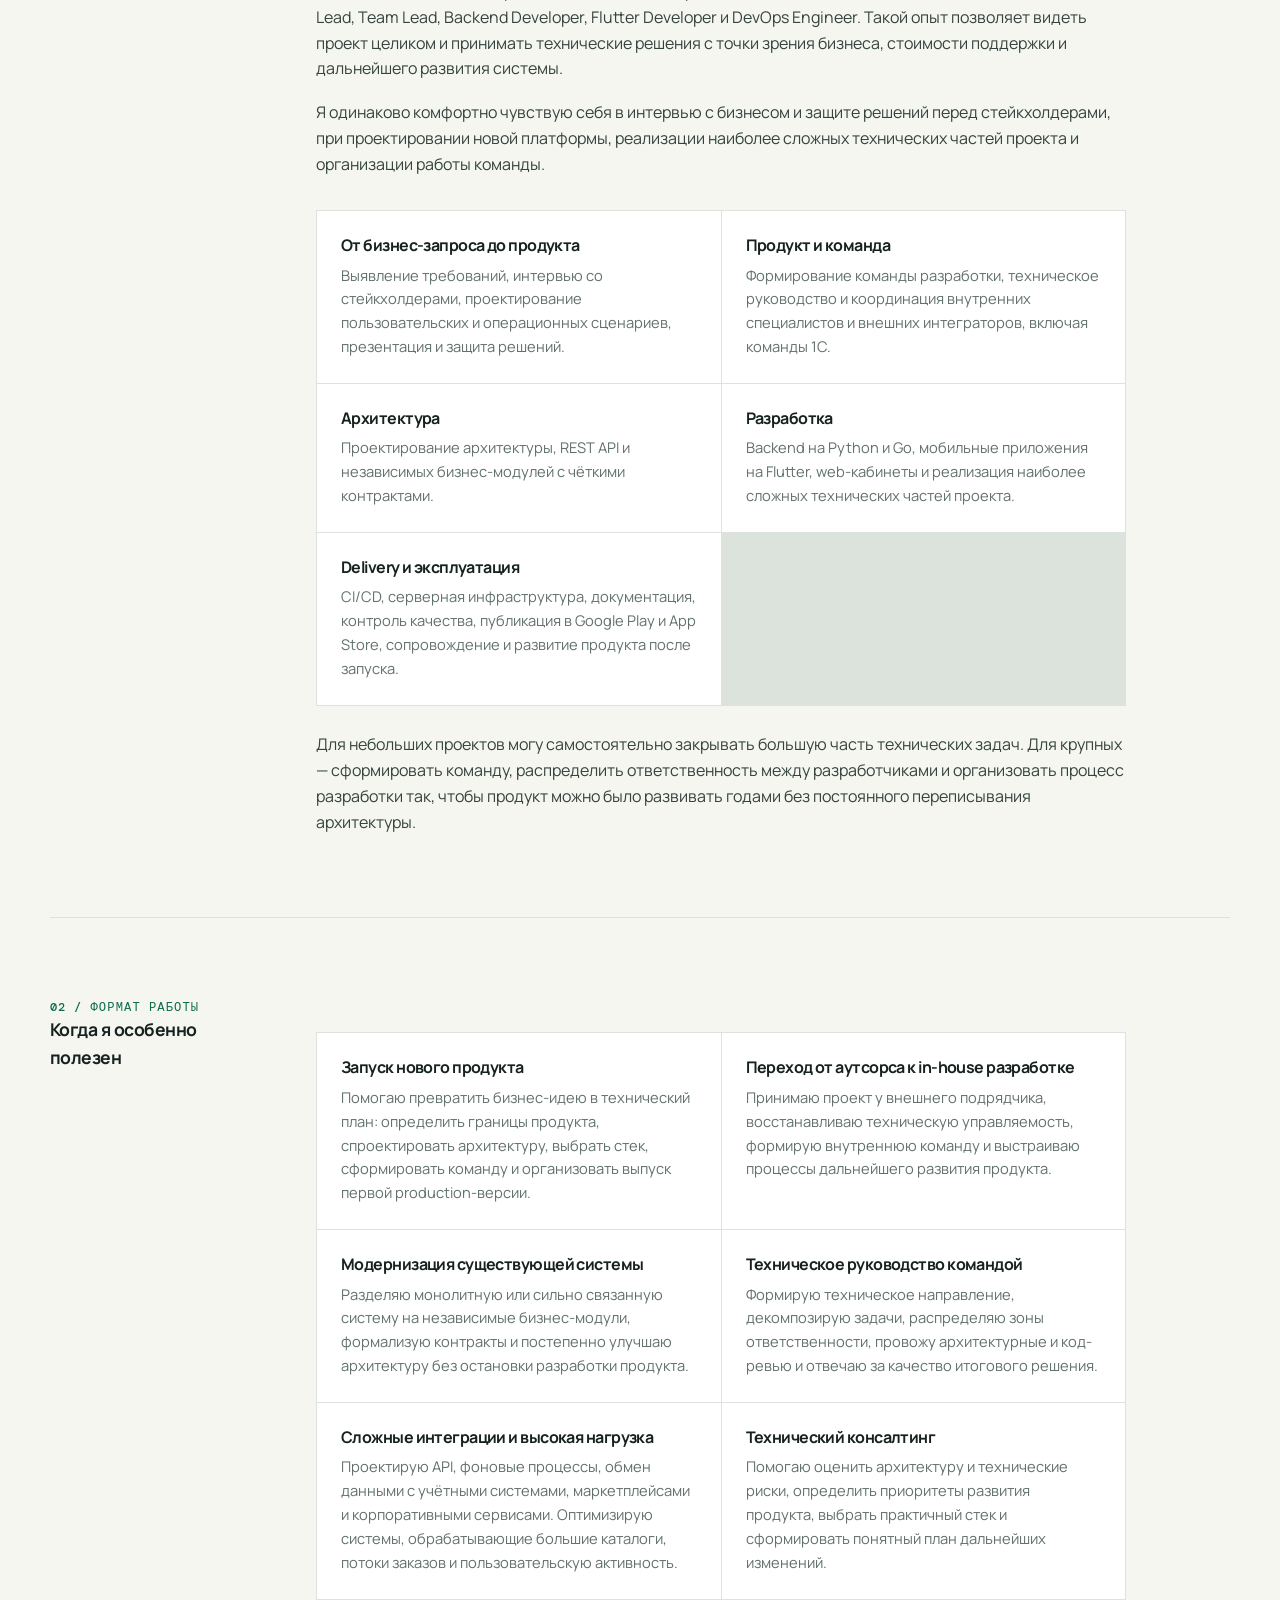
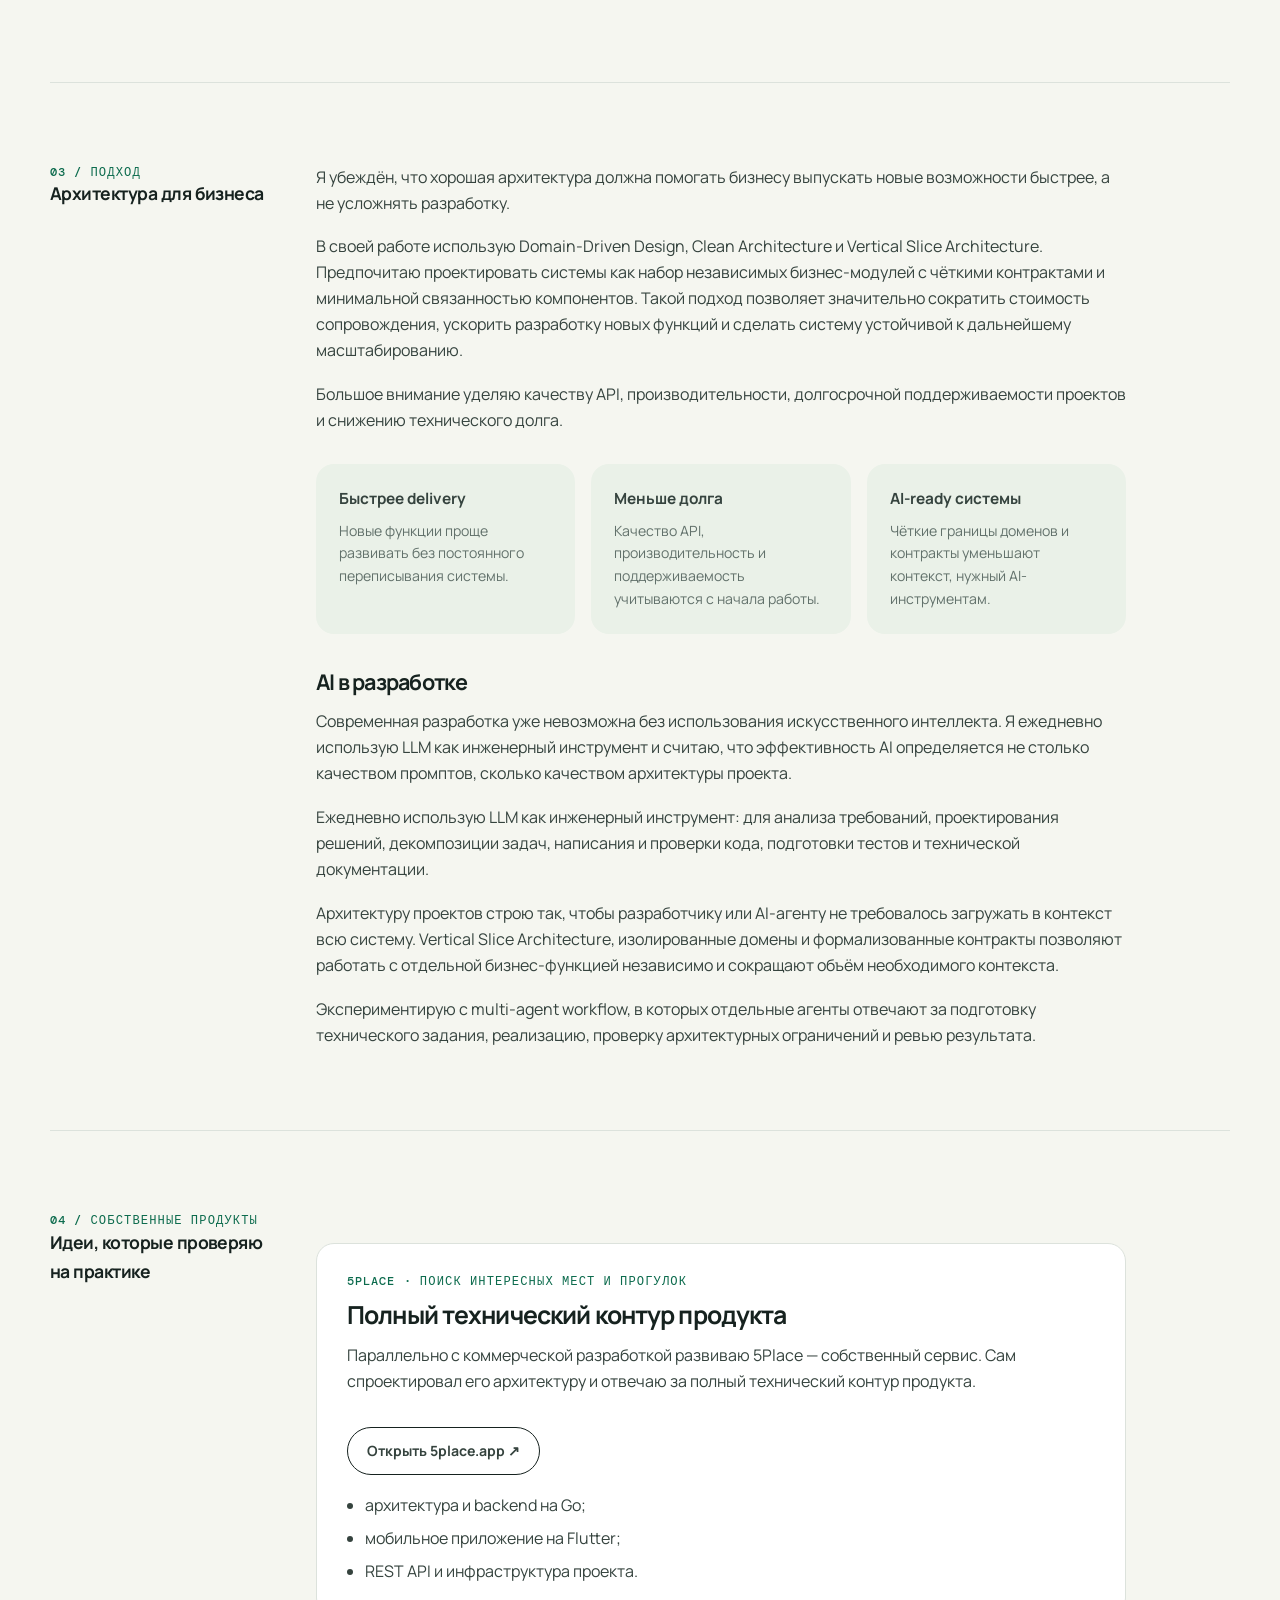
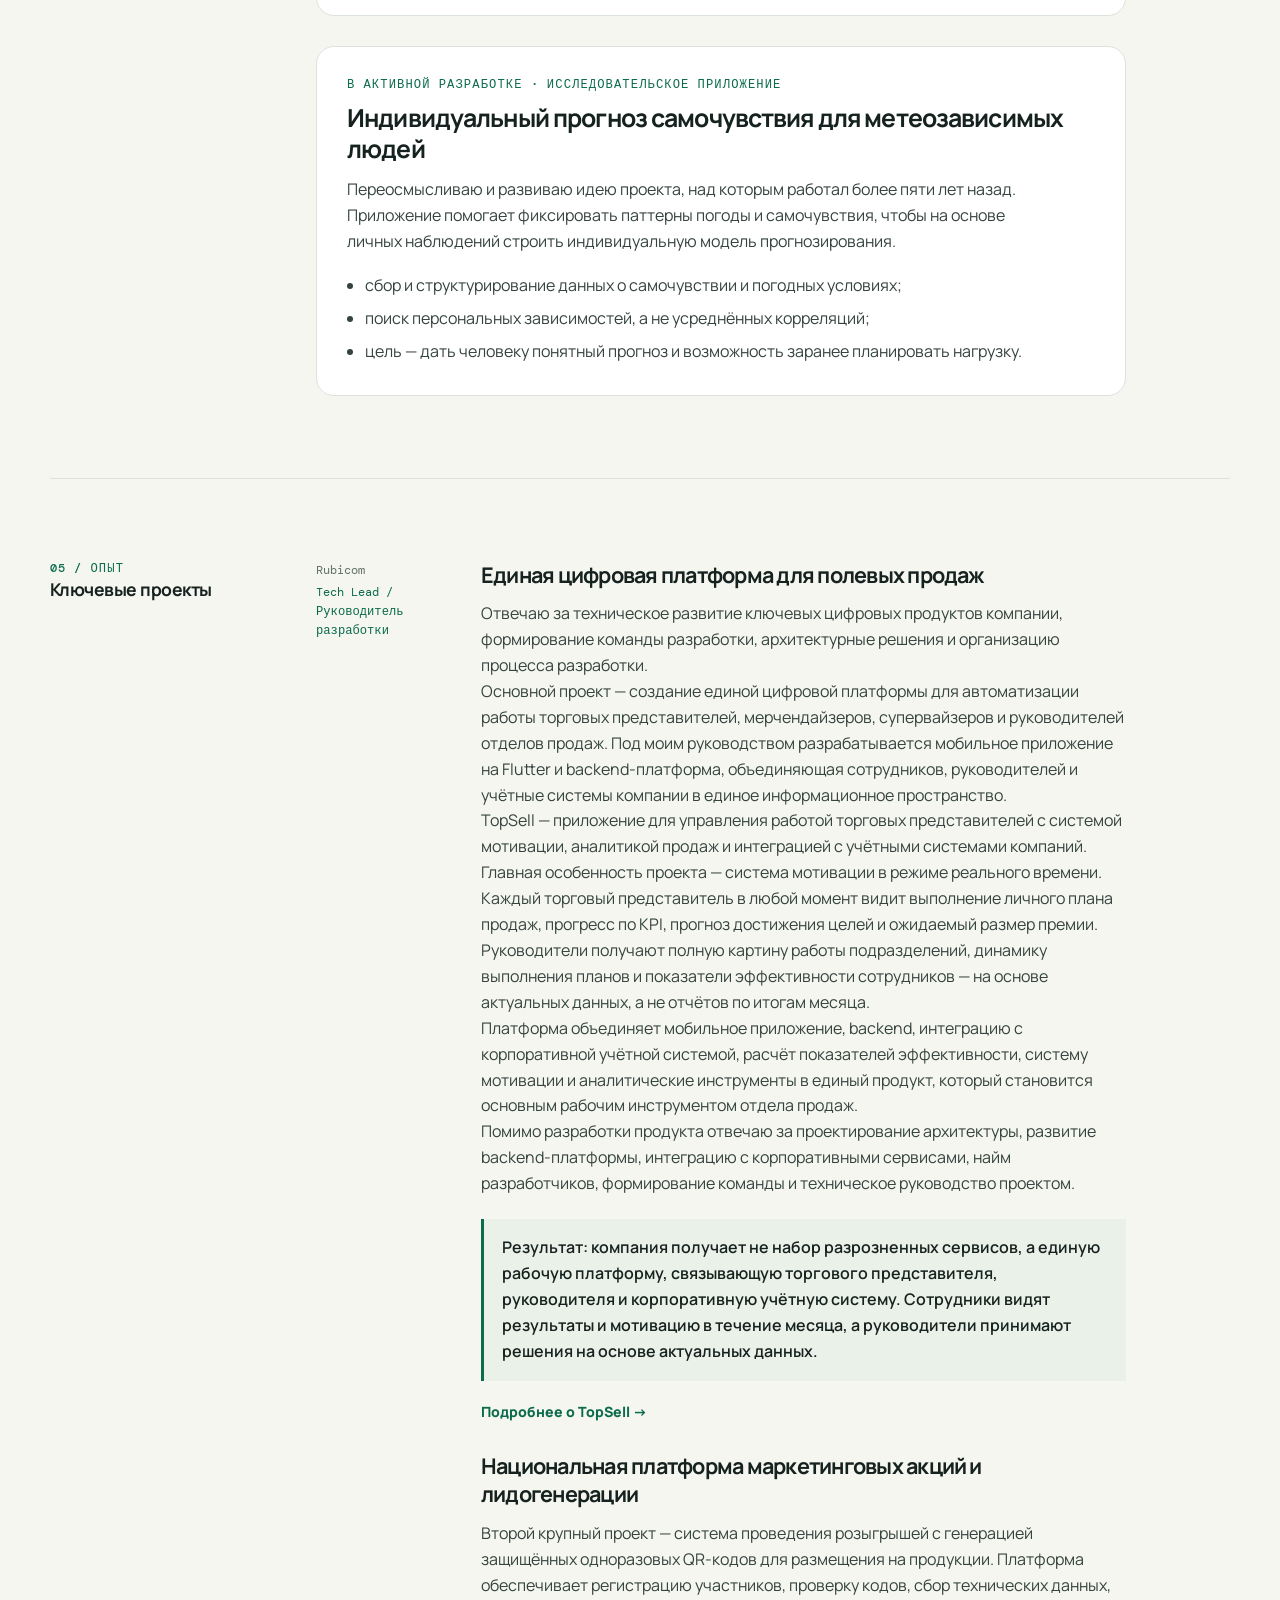
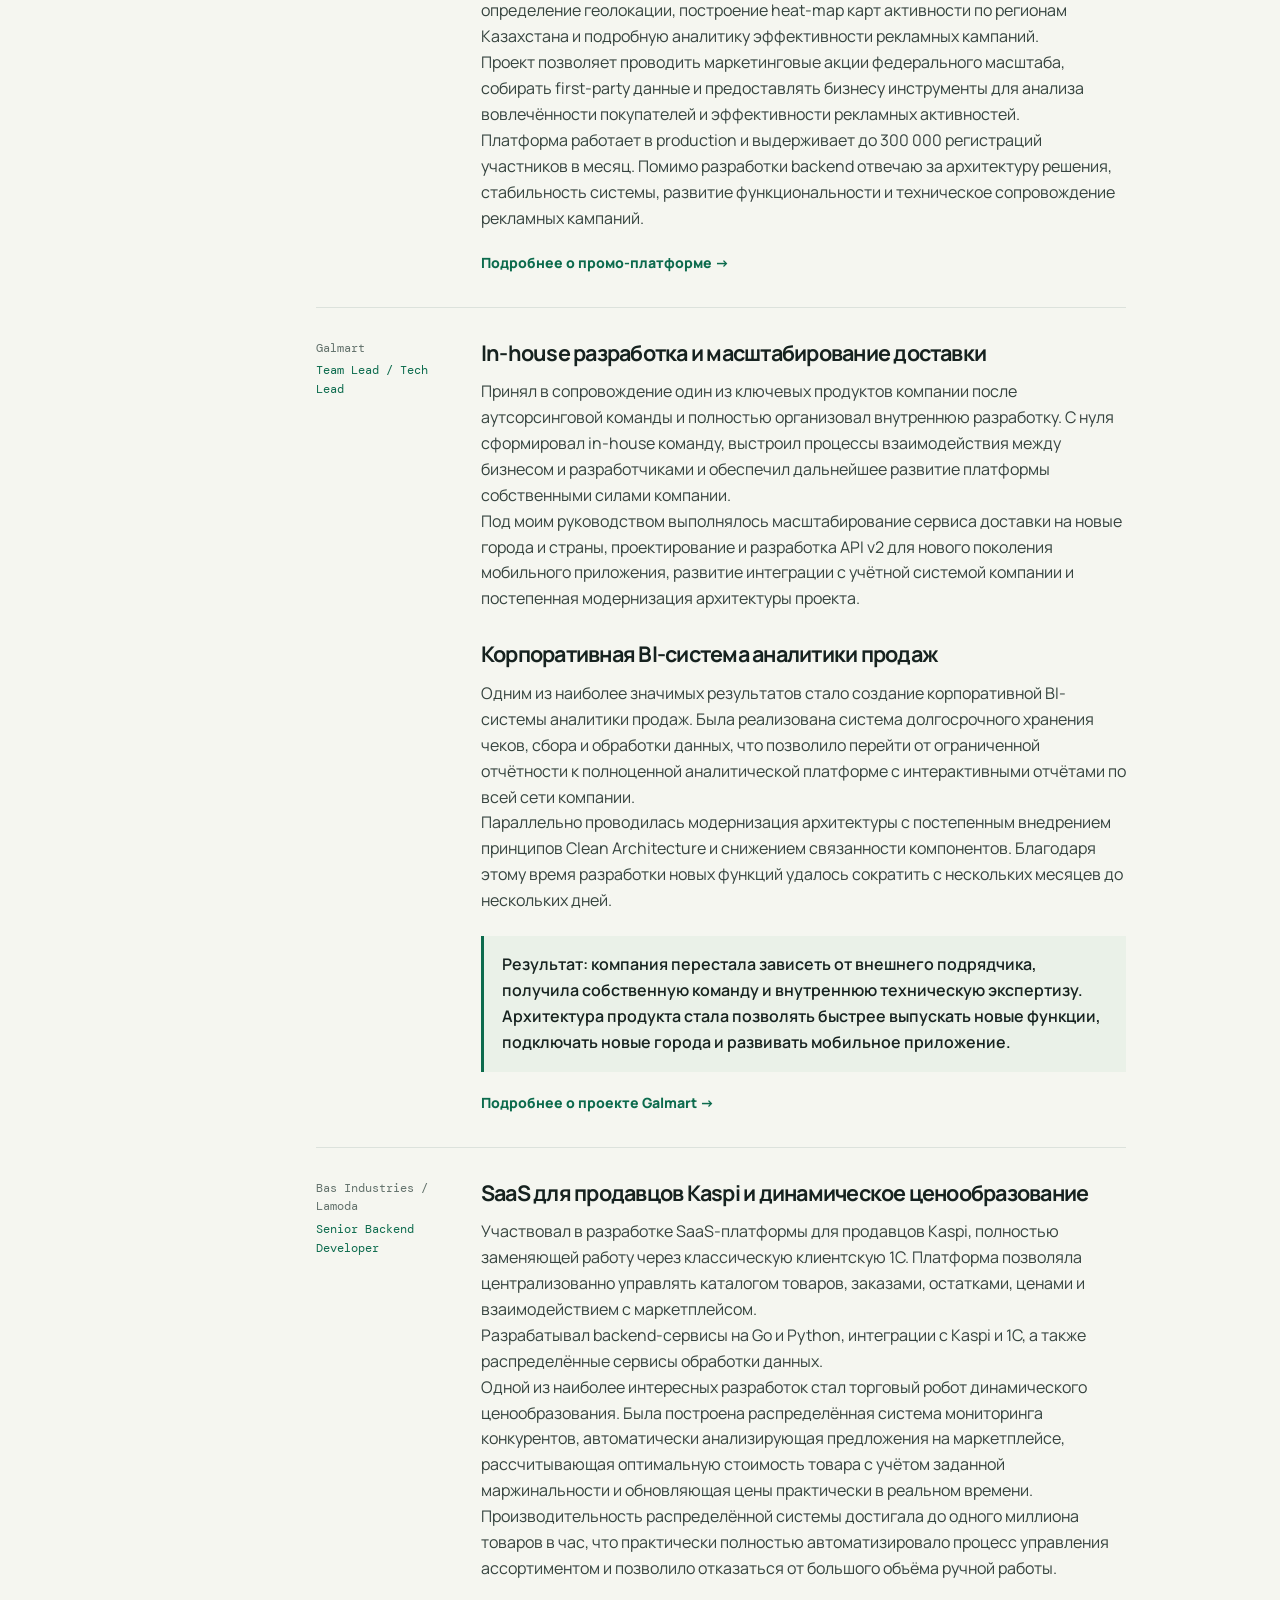
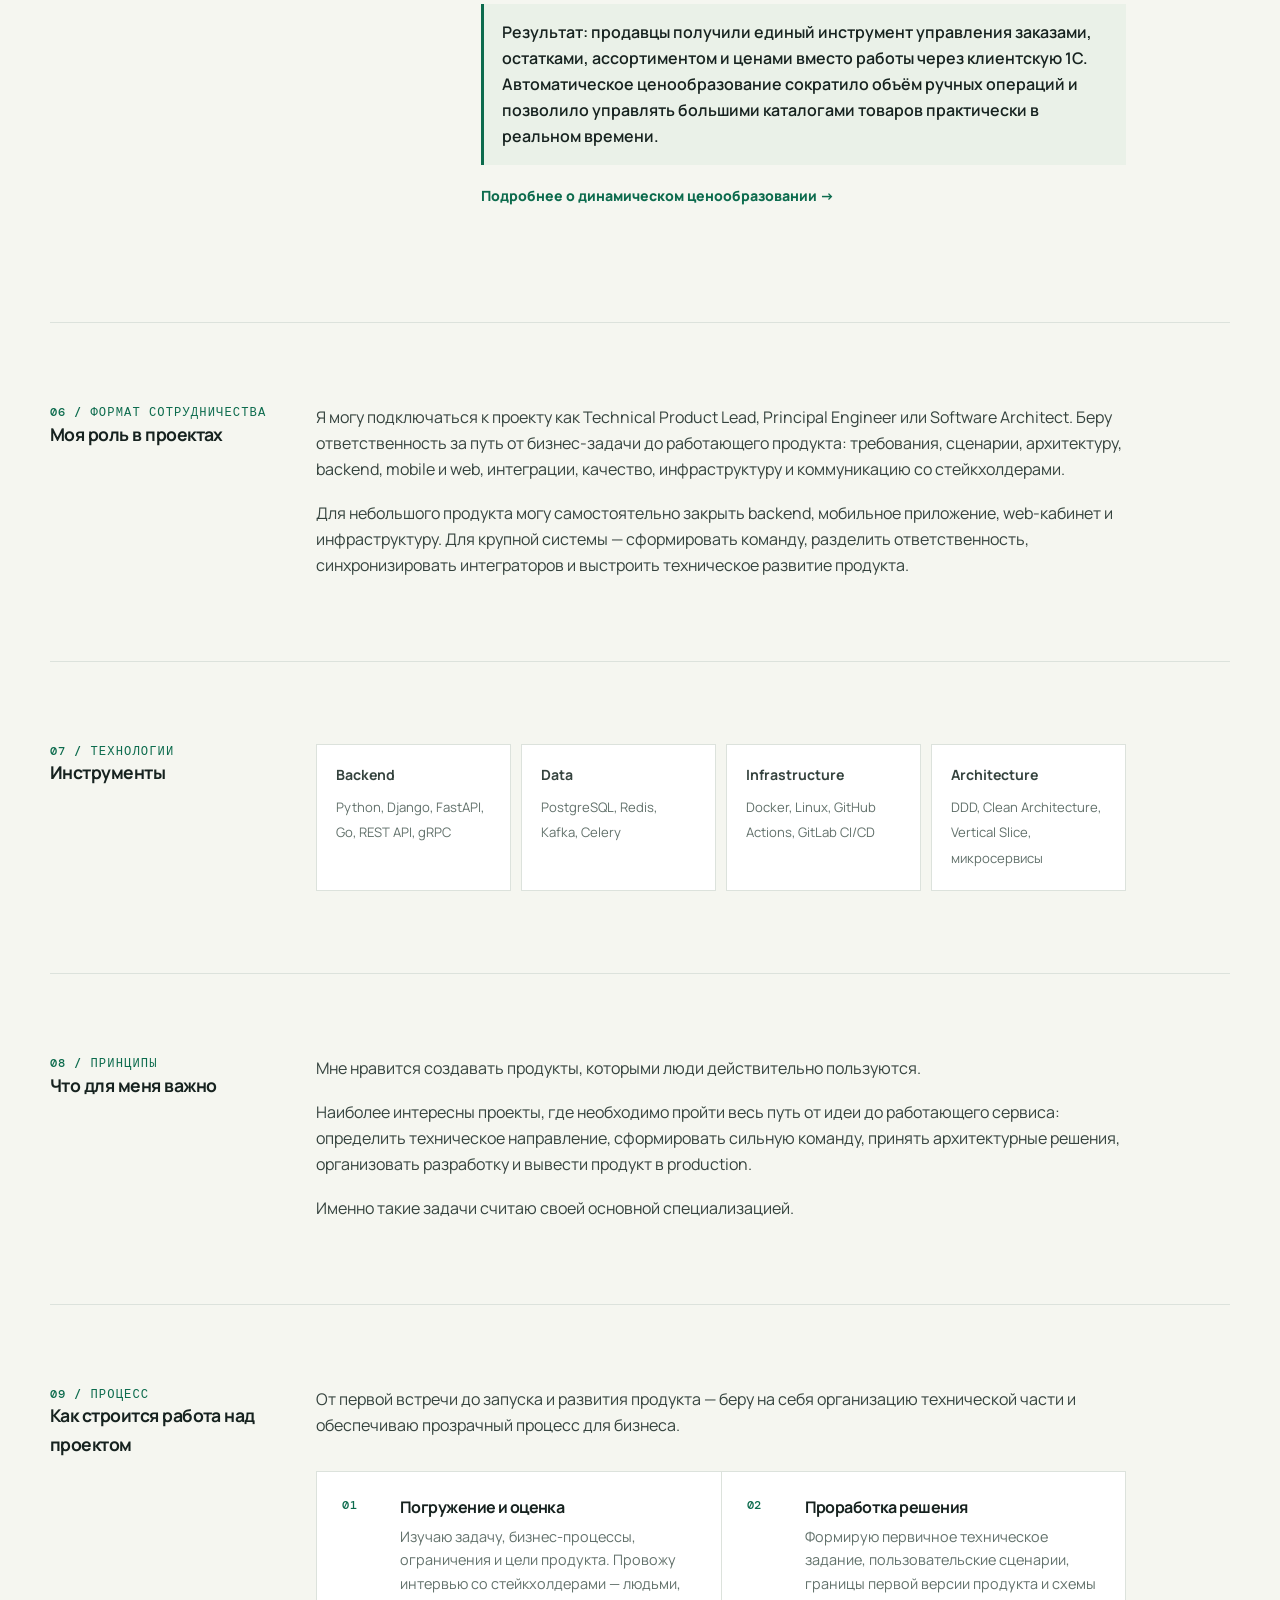
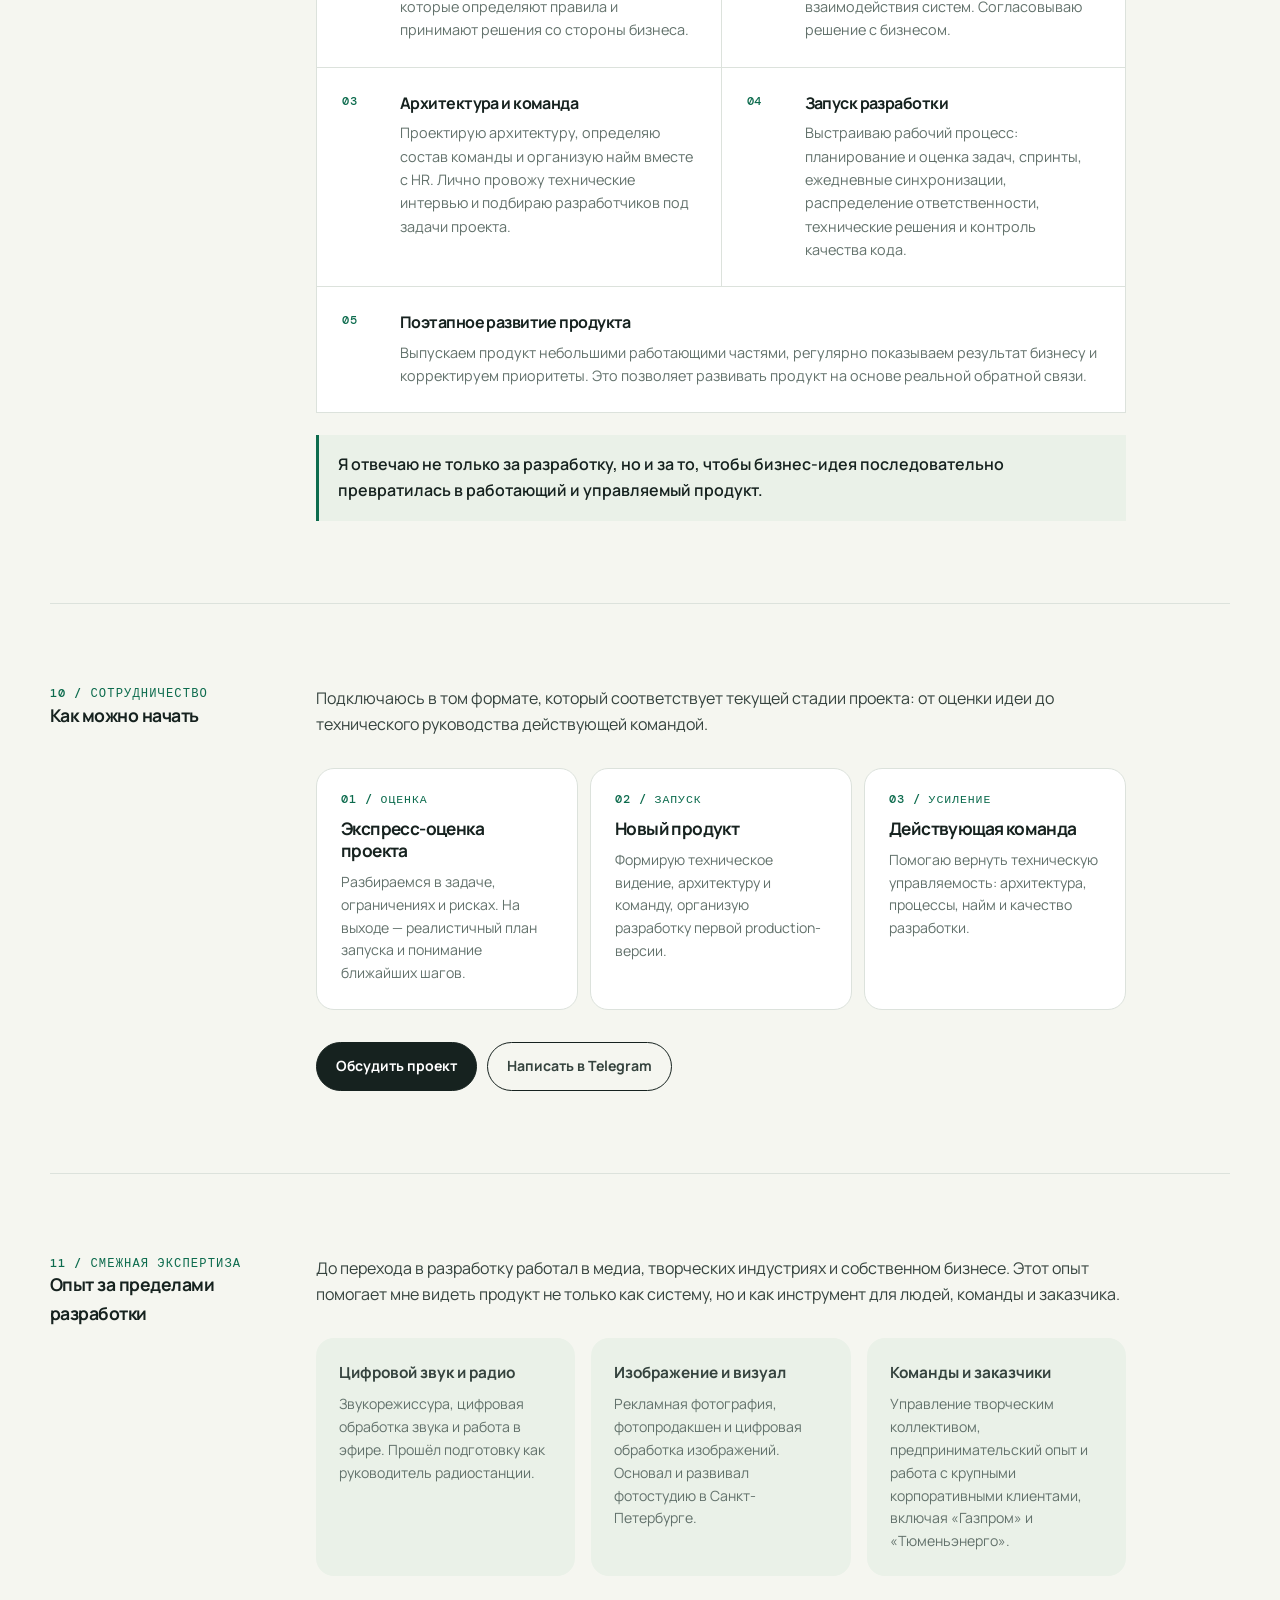
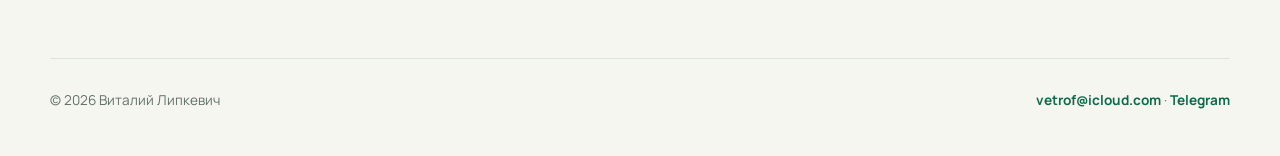
==== commit 3b5835a5: "Update index.html" ====
--- a/index.html
+++ b/index.html
@@ -133,6 +133,7 @@
             <section class="section"><div class="section-grid"><div><p class="label">08 / Принципы</p><h2>Что для меня важно</h2></div><div class="section-content"><p>Мне нравится создавать продукты, которыми люди действительно пользуются.</p><p>Наиболее интересны проекты, где необходимо пройти весь путь от идеи до работающего сервиса: определить техническое направление, сформировать сильную команду, принять архитектурные решения, организовать разработку и вывести продукт в production.</p><p>Именно такие задачи считаю своей основной специализацией.</p></div></div></section>
             <section class="section" id="workflow"><div class="section-grid"><div><p class="label">09 / Процесс</p><h2>Как строится работа над проектом</h2></div><div class="section-content"><p>От первой встречи до запуска и развития продукта — беру на себя организацию технической части и обеспечиваю прозрачный процесс для бизнеса.</p><div class="workflow"><article class="workflow-step"><span class="step-number">01</span><div><h3>Погружение и оценка</h3><p>Изучаю задачу, бизнес-процессы, ограничения и цели продукта. Провожу интервью со стейкхолдерами — людьми, которые определяют правила и принимают решения со стороны бизнеса.</p></div></article><article class="workflow-step"><span class="step-number">02</span><div><h3>Проработка решения</h3><p>Формирую первичное техническое задание, пользовательские сценарии, границы первой версии продукта и схемы взаимодействия систем. Согласовываю решение с бизнесом.</p></div></article><article class="workflow-step"><span class="step-number">03</span><div><h3>Архитектура и команда</h3><p>Проектирую архитектуру, определяю состав команды и организую найм вместе с HR. Лично провожу технические интервью и подбираю разработчиков под задачи проекта.</p></div></article><article class="workflow-step"><span class="step-number">04</span><div><h3>Запуск разработки</h3><p>Выстраиваю рабочий процесс: планирование и оценка задач, спринты, ежедневные синхронизации, распределение ответственности, технические решения и контроль качества кода.</p></div></article><article class="workflow-step"><span class="step-number">05</span><div><h3>Поэтапное развитие продукта</h3><p>Выпускаем продукт небольшими работающими частями, регулярно показываем результат бизнесу и корректируем приоритеты. Это позволяет развивать продукт на основе реальной обратной связи.</p></div></article></div><p class="workflow-note">Я отвечаю не только за разработку, но и за то, чтобы бизнес-идея последовательно превратилась в работающий и управляемый продукт.</p></div></div></section>
             <section class="section"><div class="section-grid"><div><p class="label">10 / Сотрудничество</p><h2>Как можно начать</h2></div><div class="section-content"><p>Подключаюсь в том формате, который соответствует текущей стадии проекта: от оценки идеи до технического руководства действующей командой.</p><div class="engagements"><article class="engagement"><b>01 / Оценка</b><h3>Экспресс-оценка проекта</h3><p>Разбираемся в задаче, ограничениях и рисках. На выходе — реалистичный план запуска и понимание ближайших шагов.</p></article><article class="engagement"><b>02 / Запуск</b><h3>Новый продукт</h3><p>Формирую техническое видение, архитектуру и команду, организую разработку первой production-версии.</p></article><article class="engagement"><b>03 / Усиление</b><h3>Действующая команда</h3><p>Помогаю вернуть техническую управляемость: архитектура, процессы, найм и качество разработки.</p></article></div><div class="actions"><a class="button primary" href="mailto:vetrof@icloud.com">Обсудить проект</a><a class="button" href="https://t.me/old_pogrommist" target="_blank" rel="noopener">Написать в Telegram</a></div></div></div></section>
+            <section class="section"><div class="section-grid"><div><p class="label">11 / Смежная экспертиза</p><h2>Опыт за пределами разработки</h2></div><div class="section-content"><p>До перехода в разработку работал в медиа, творческих индустриях и собственном бизнесе. Этот опыт помогает мне видеть продукт не только как систему, но и как инструмент для людей, команды и заказчика.</p><div class="approach"><div><b>Цифровой звук и радио</b><p>Звукорежиссура, цифровая обработка звука и работа в эфире. Прошёл подготовку как руководитель радиостанции.</p></div><div><b>Изображение и визуал</b><p>Рекламная фотография, фотопродакшен и цифровая обработка изображений. Основал и развивал фотостудию в Санкт-Петербурге.</p></div><div><b>Команды и заказчики</b><p>Управление творческим коллективом, предпринимательский опыт и работа с крупными корпоративными клиентами, включая «Газпром» и «Тюменьэнерго».</p></div></div></div></div></section>
             <footer id="contact"><p>© 2026 Виталий Липкевич</p><p><a href="mailto:vetrof@icloud.com">vetrof@icloud.com</a> · <a href="https://t.me/old_pogrommist" target="_blank" rel="noopener">Telegram</a></p></footer>
         </div>
     </body>
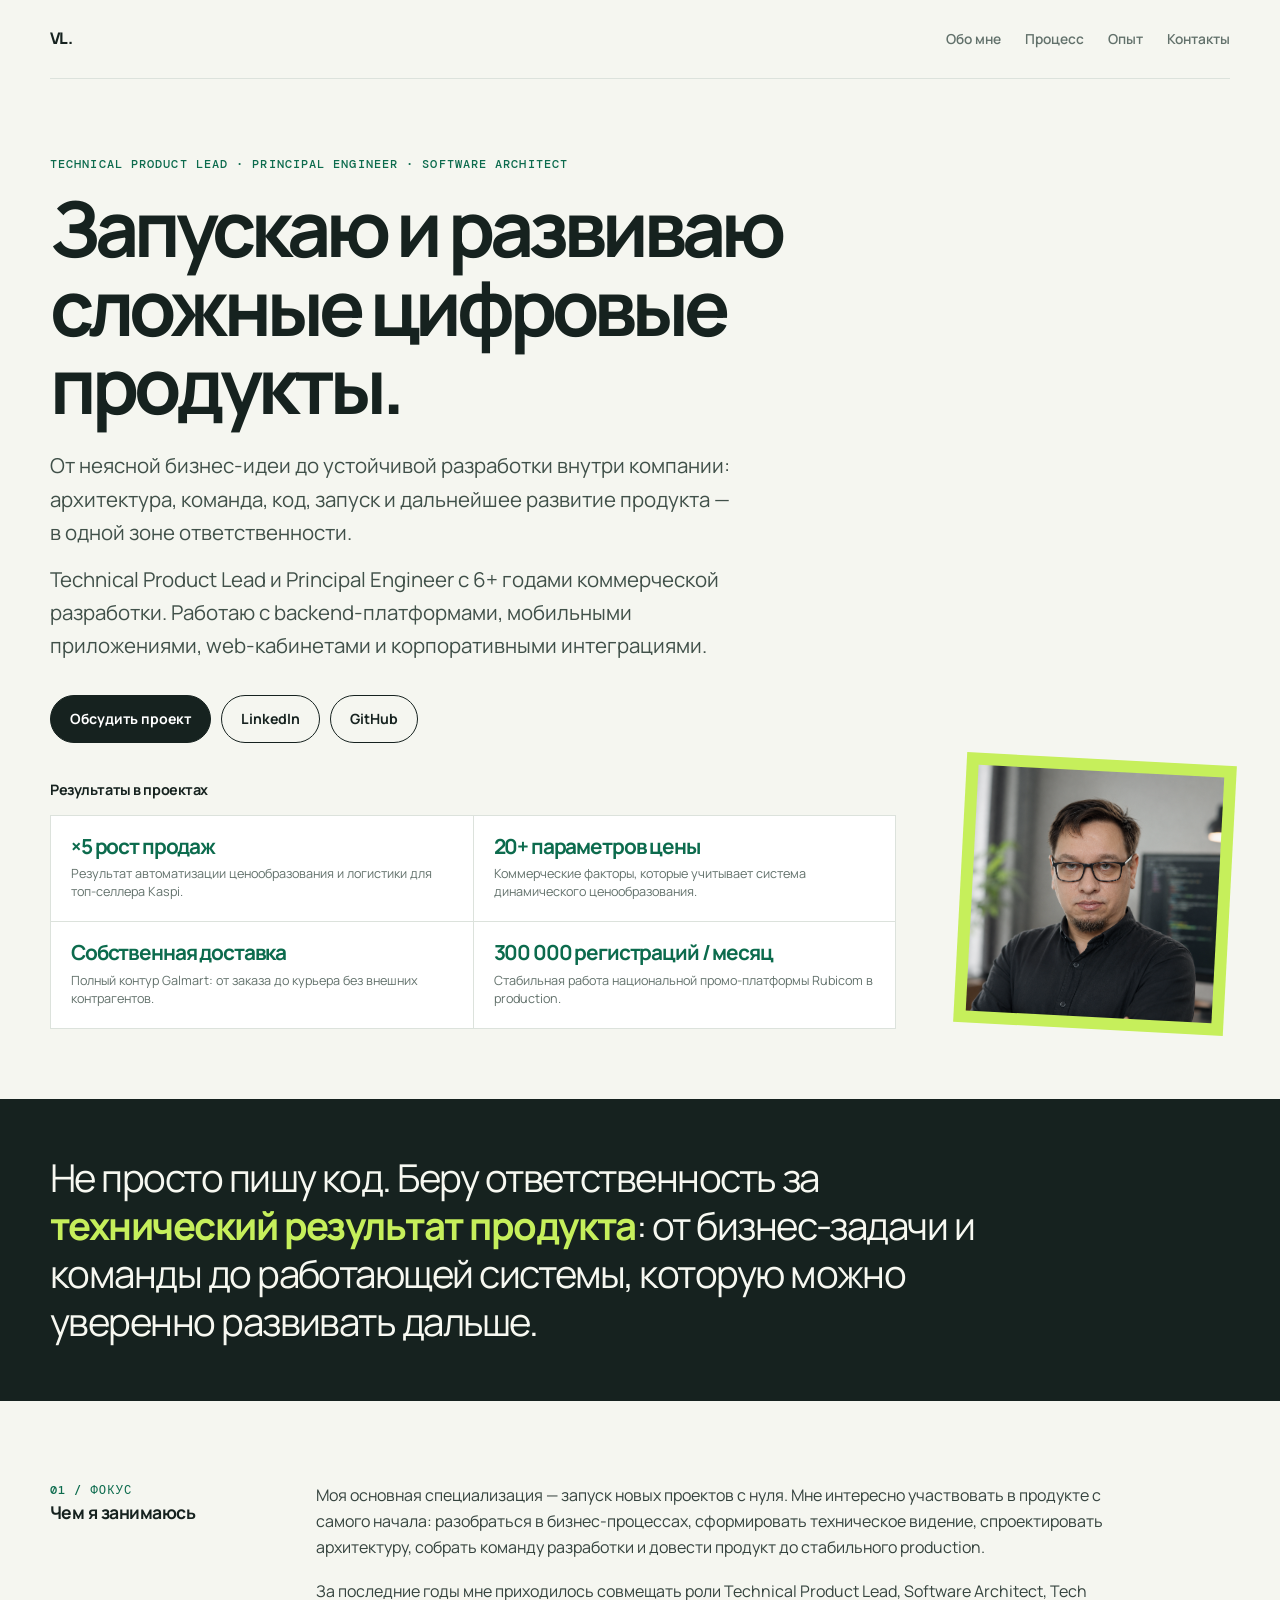
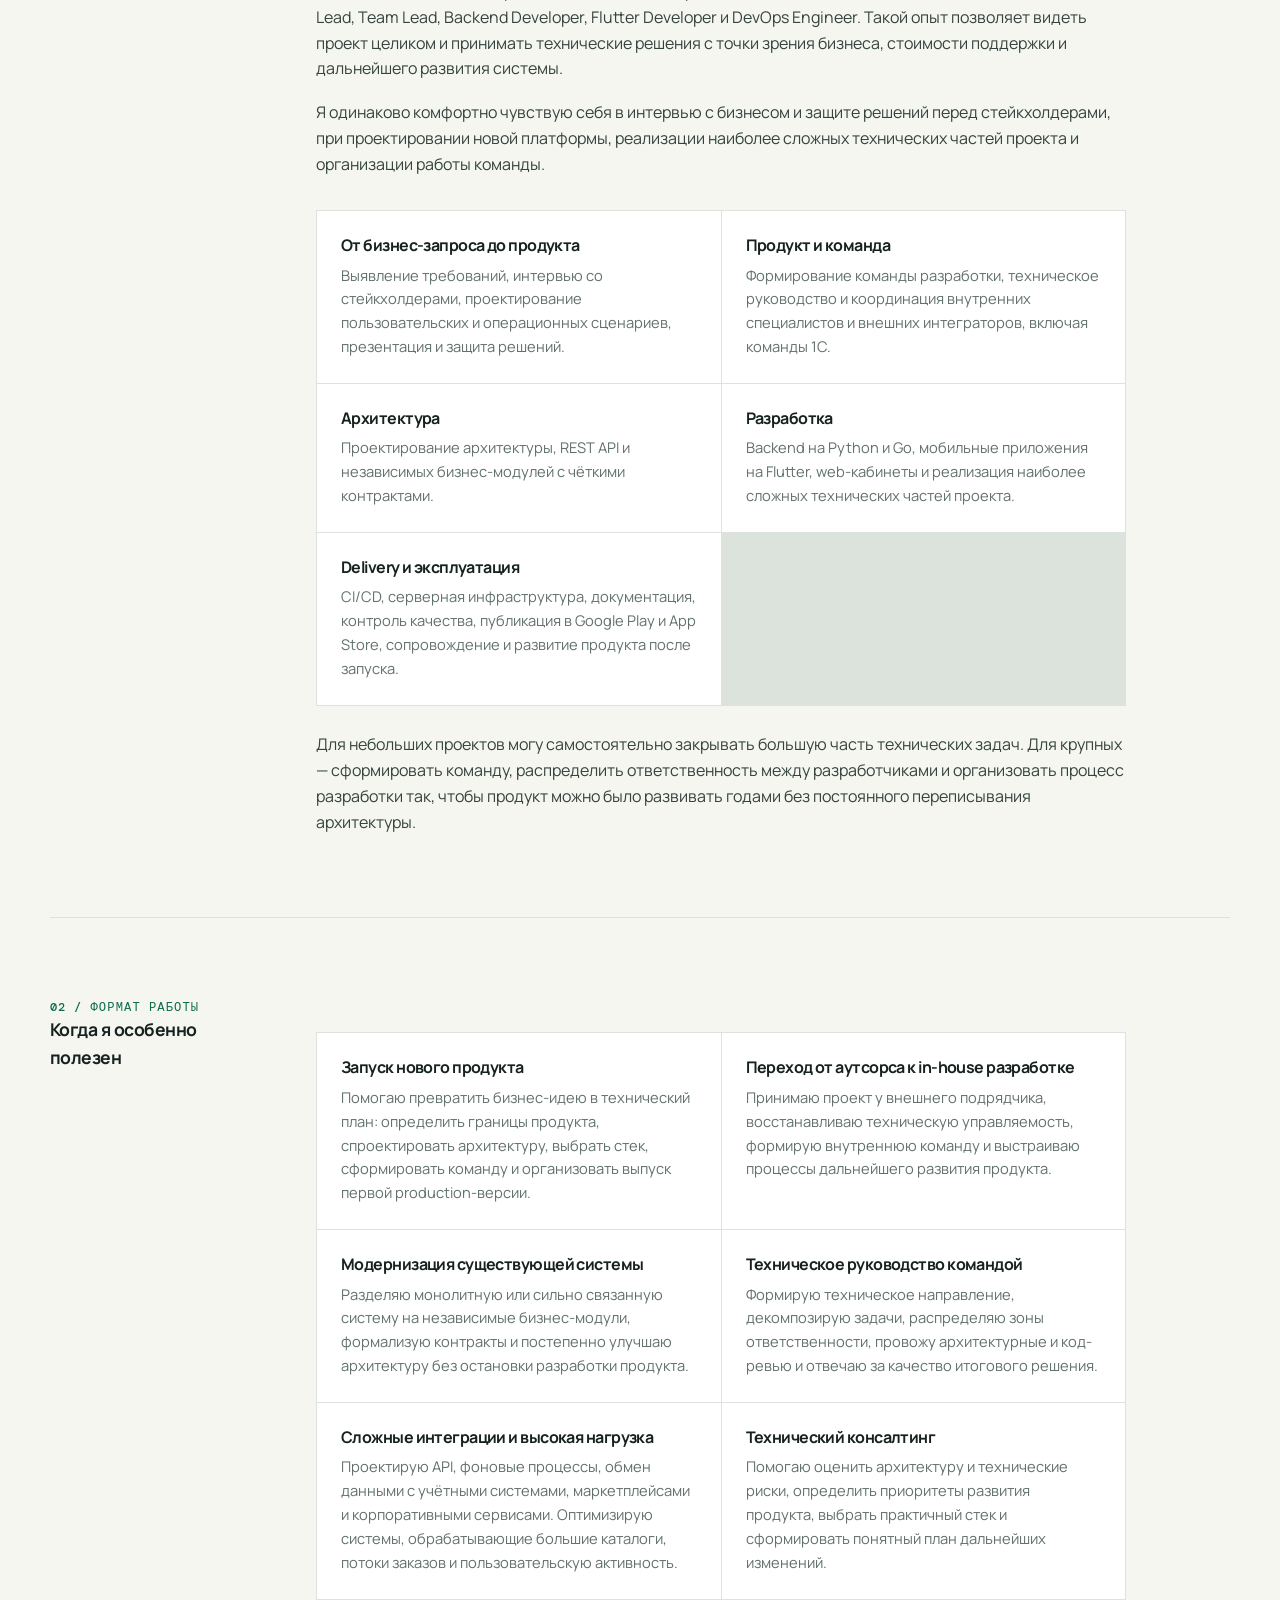
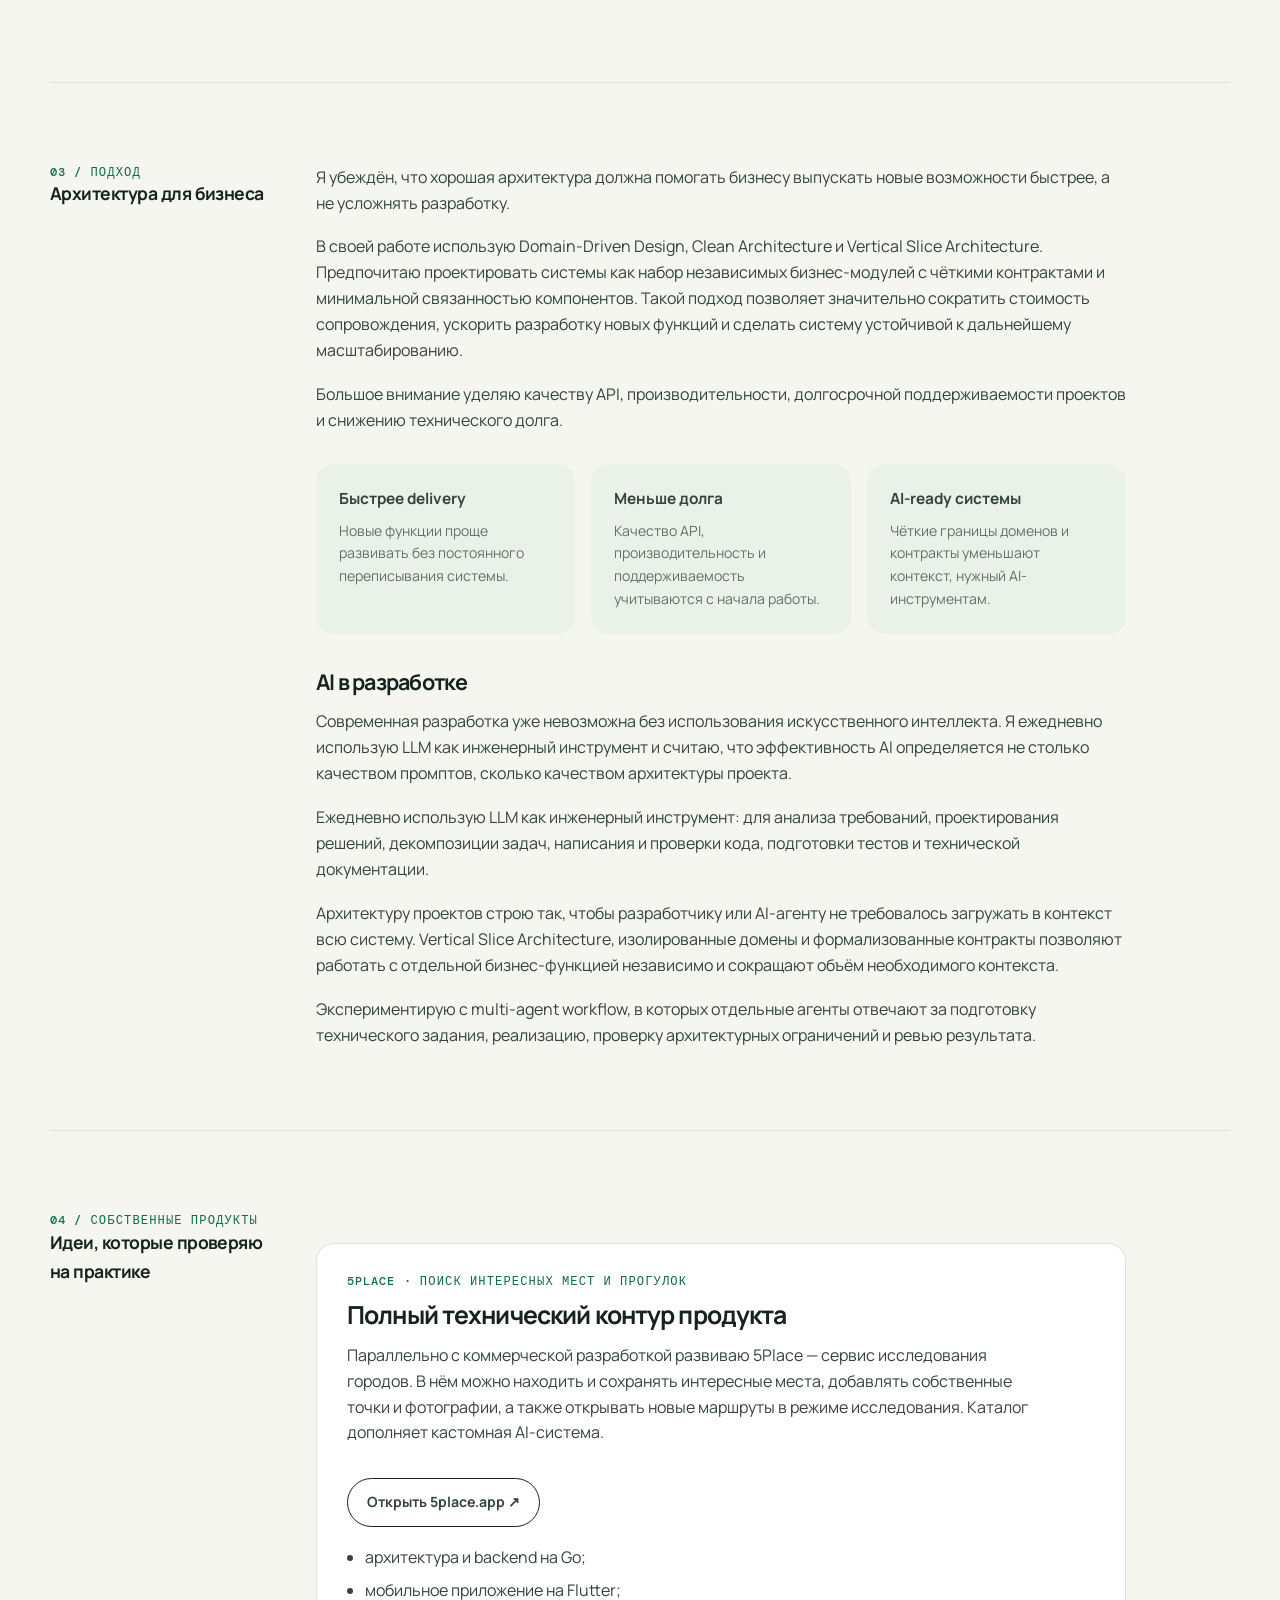
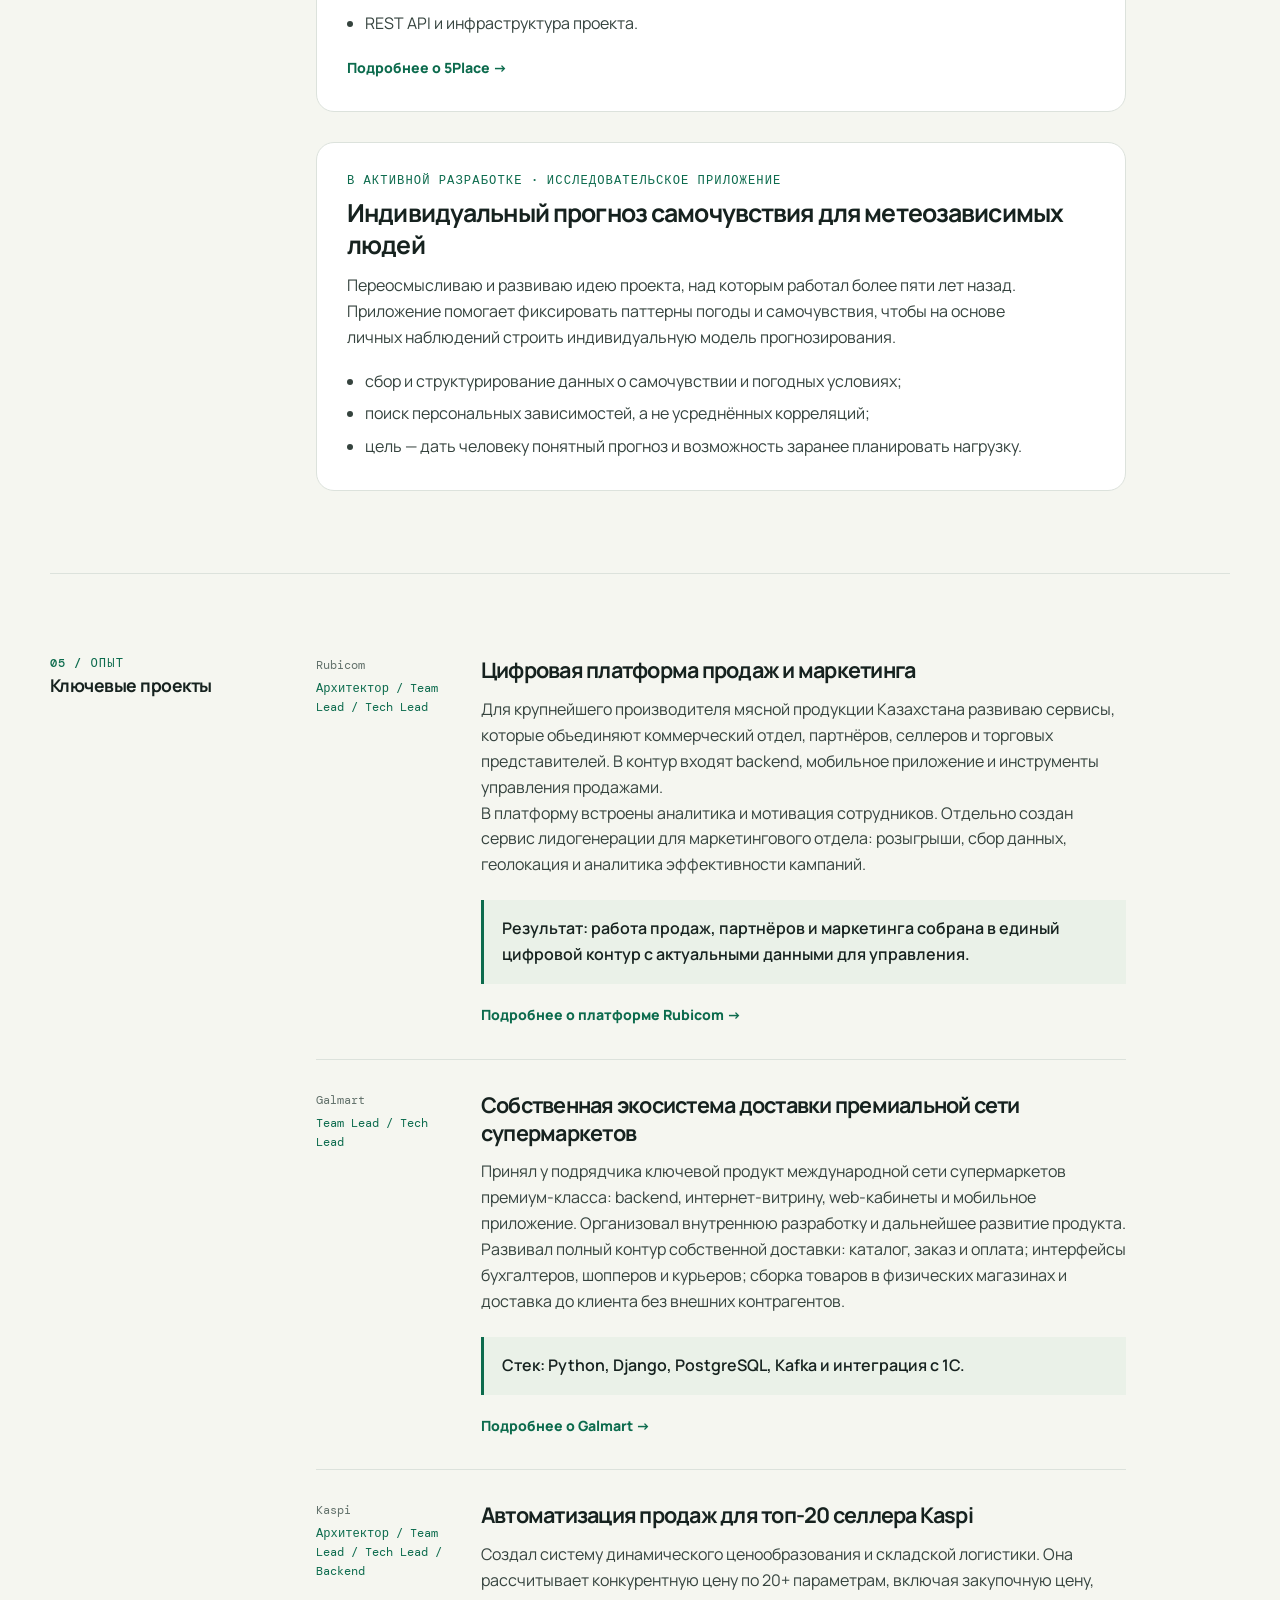
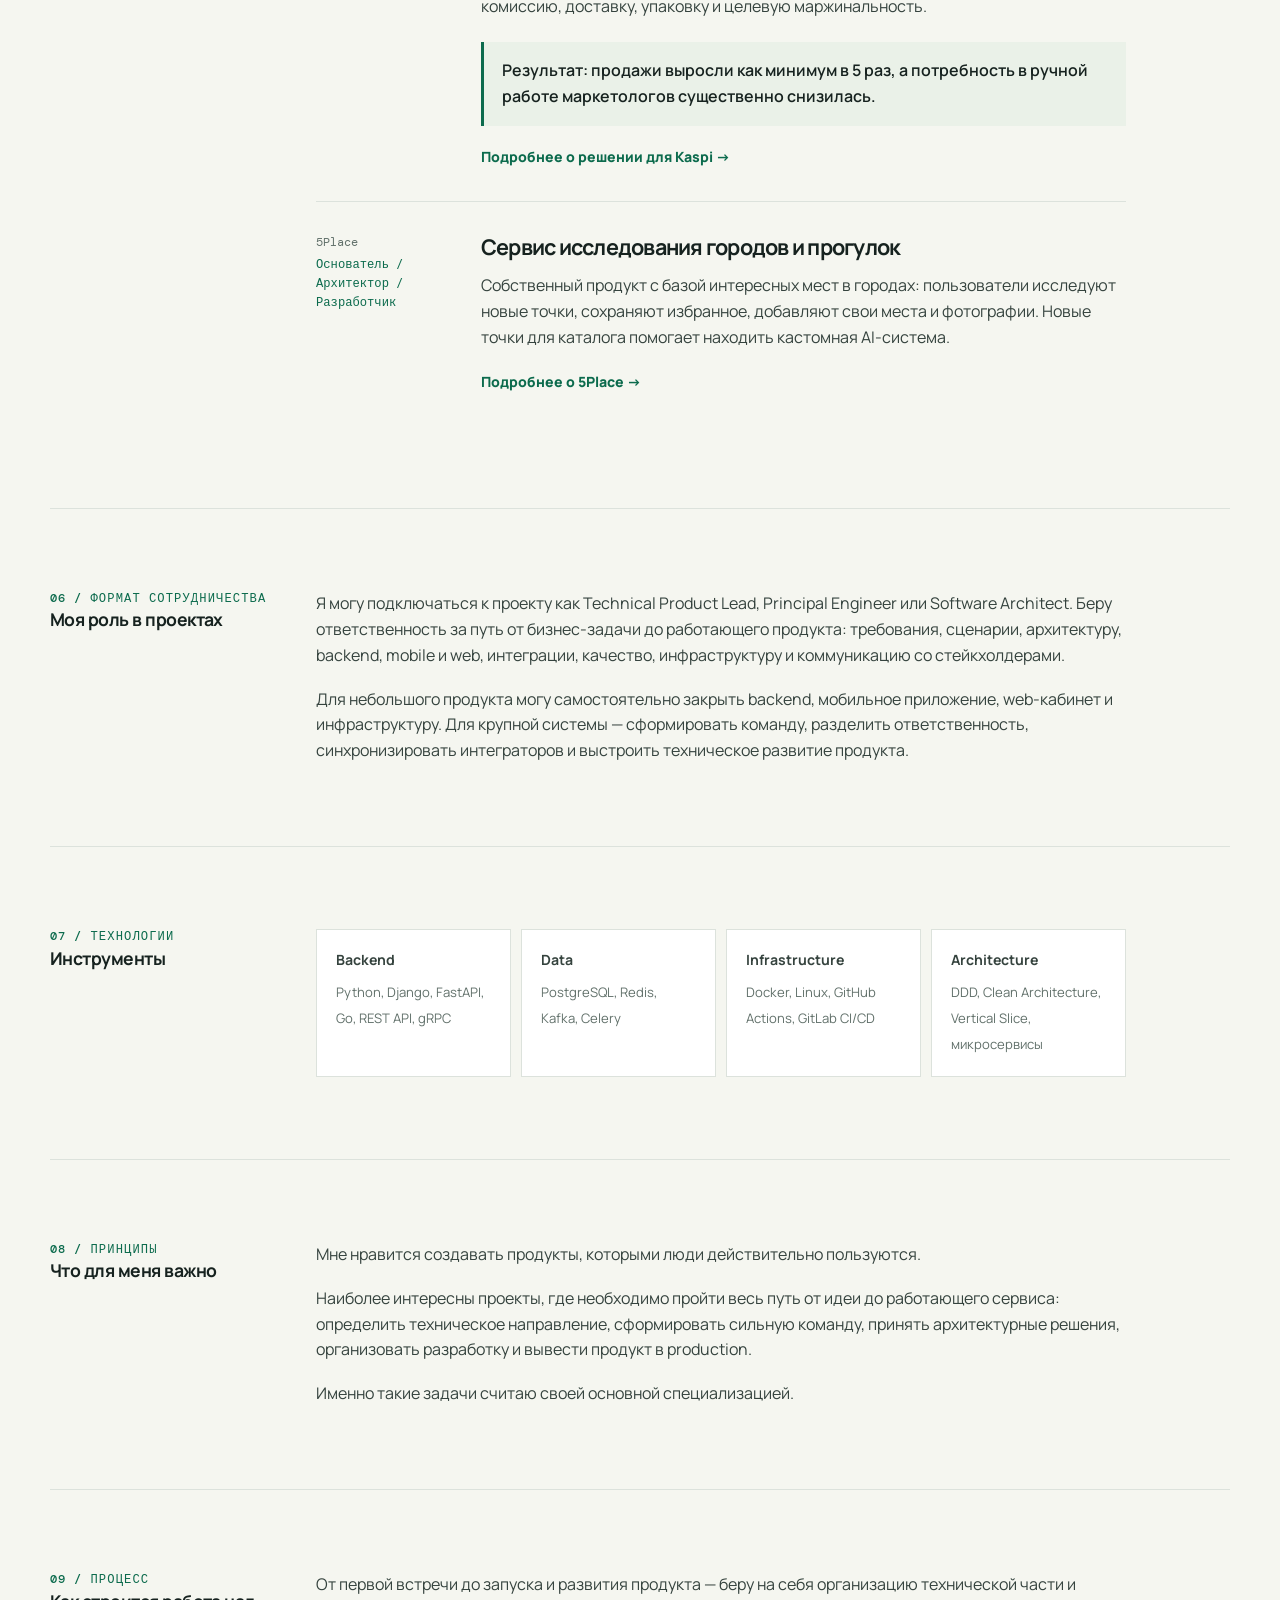
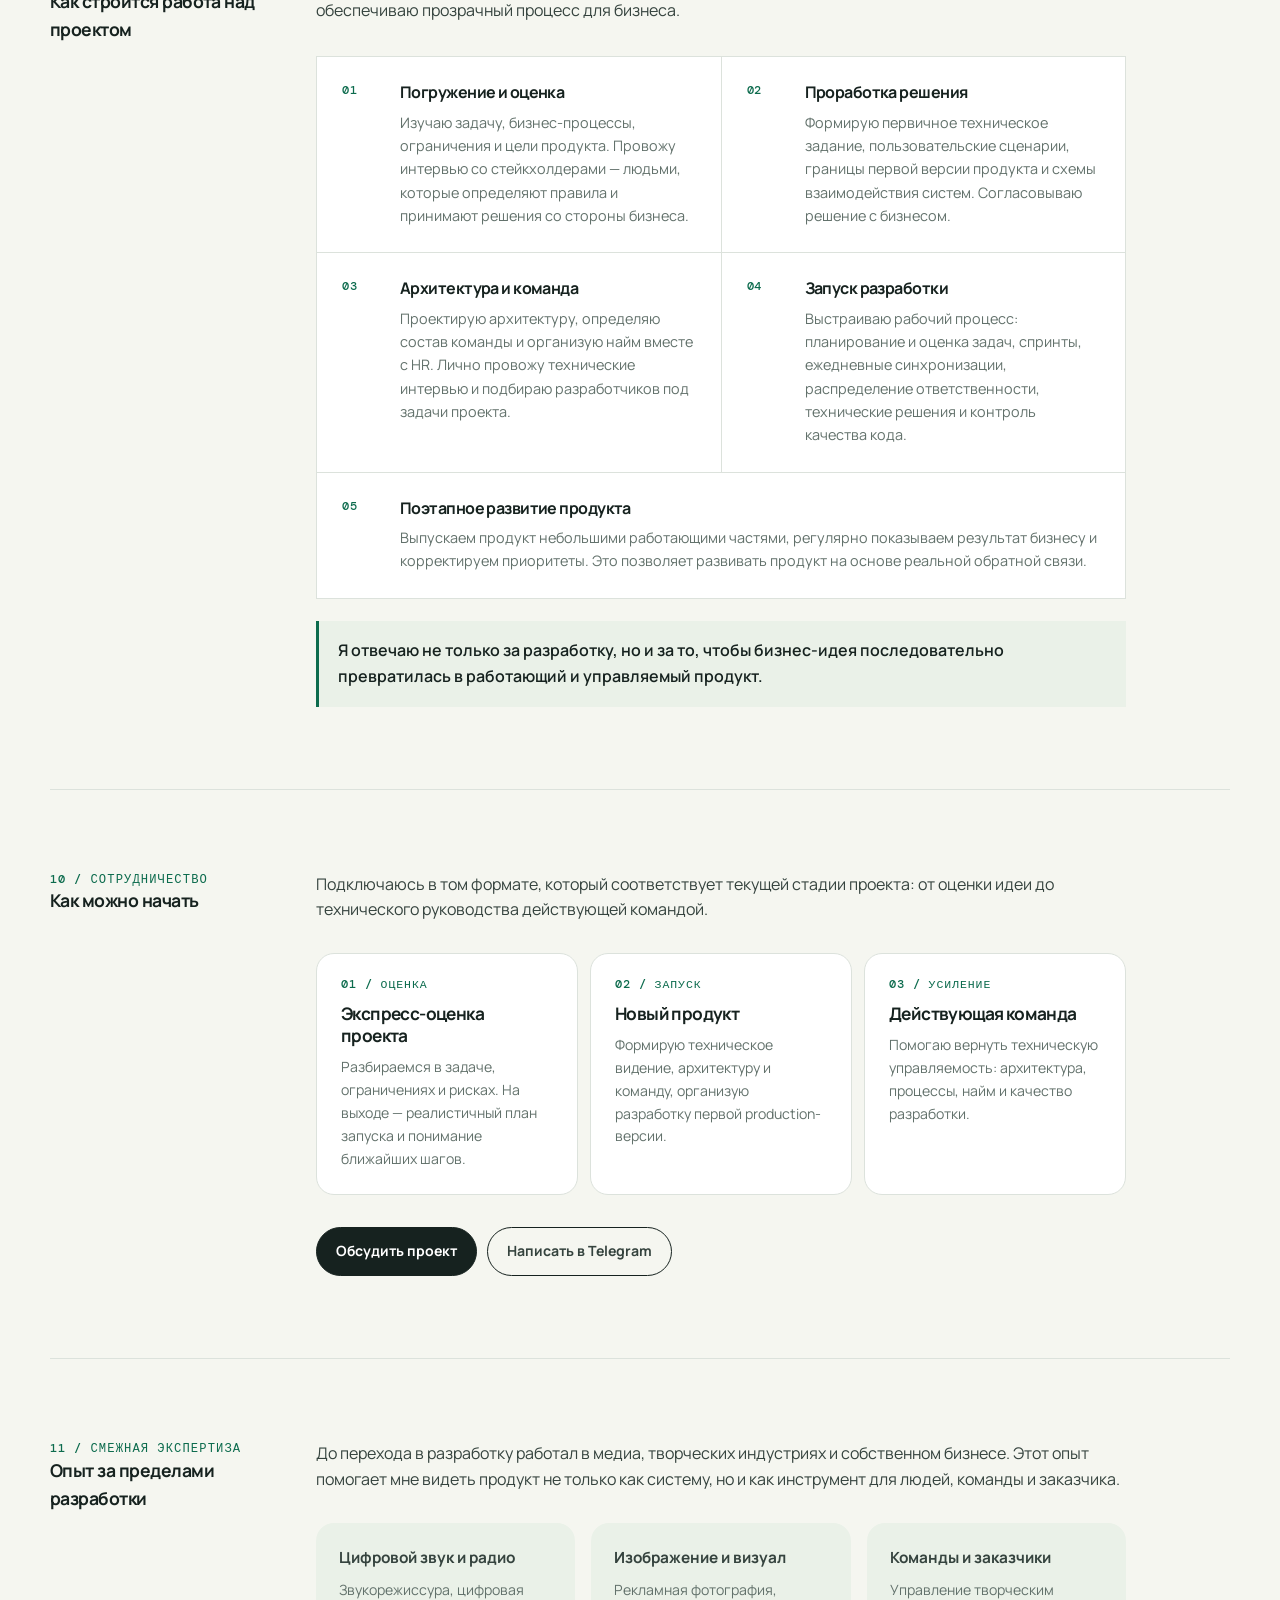
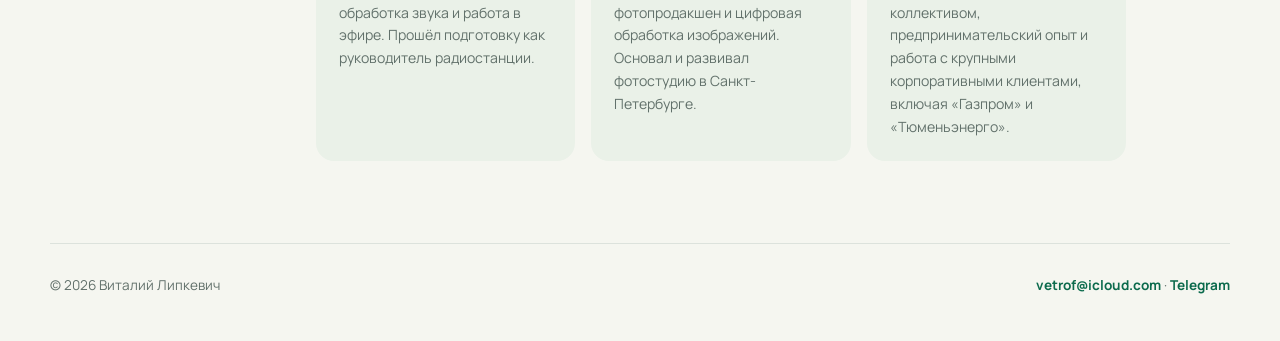
==== commit e55e1dc9: "info_update" ====
--- a/index.html
+++ b/index.html
@@ -1,25 +1,26 @@
-<!doctype html>
+<!DOCTYPE html>
 <html lang="ru">
     <head>
-        <meta charset="UTF-8" />
-        <meta name="viewport" content="width=device-width, initial-scale=1.0" />
+<meta http-equiv="Content-Type" content="text/html; charset=UTF-8">
+        <meta charset="UTF-8">
+        <meta name="viewport" content="width=device-width, initial-scale=1.0">
         <title>Виталий Липкевич — Technical Product Lead &amp; Principal Engineer</title>
-        <meta name="description" content="Виталий Липкевич — Technical Product Lead и Principal Engineer. Превращаю бизнес-запросы в цифровые продукты: от требований и архитектуры до production." />
-        <meta name="google-site-verification" content="I3TQIrChtKUMoIKb_KGM34nCK52fKUWcJ7Zv2fef__0" />
-        <link rel="canonical" href="https://vetrof.github.io/" />
-        <meta property="og:type" content="website" />
-        <meta property="og:locale" content="ru_RU" />
-        <meta property="og:title" content="Виталий Липкевич — Technical Product Lead &amp; Principal Engineer" />
-        <meta property="og:description" content="Technical Product Lead и Principal Engineer: превращаю бизнес-запросы в цифровые продукты, проектирую архитектуру и формирую команды." />
-        <meta property="og:url" content="https://vetrof.github.io/" />
-        <meta property="og:image" content="https://vetrof.github.io/my_photo.jpg" />
-        <meta name="twitter:card" content="summary" />
+        <meta name="description" content="Виталий Липкевич — Technical Product Lead и Principal Engineer. Превращаю бизнес-запросы в цифровые продукты: от требований и архитектуры до production.">
+        <meta name="google-site-verification" content="I3TQIrChtKUMoIKb_KGM34nCK52fKUWcJ7Zv2fef__0">
+        <link rel="canonical" href="https://vetrof.github.io/">
+        <meta property="og:type" content="website">
+        <meta property="og:locale" content="ru_RU">
+        <meta property="og:title" content="Виталий Липкевич — Technical Product Lead &amp; Principal Engineer">
+        <meta property="og:description" content="Technical Product Lead и Principal Engineer: превращаю бизнес-запросы в цифровые продукты, проектирую архитектуру и формирую команды.">
+        <meta property="og:url" content="https://vetrof.github.io/">
+        <meta property="og:image" content="https://vetrof.github.io/my_photo.jpg">
+        <meta name="twitter:card" content="summary">
         <script type="application/ld+json">
             {"@context":"https://schema.org","@type":"Person","name":"Виталий Липкевич","jobTitle":["Technical Product Lead","Principal Engineer","Software Architect"],"url":"https://vetrof.github.io/","image":"https://vetrof.github.io/my_photo.jpg","email":"mailto:vetrof@icloud.com","sameAs":["https://www.linkedin.com/in/vitaly-lipkevich/","https://github.com/vetrof","https://t.me/old_pogrommist"],"knowsAbout":["Product Discovery","Stakeholder Management","Software Architecture","Backend Development","Python","Go","Flutter","Domain-Driven Design","Clean Architecture","Vertical Slice Architecture"]}
         </script>
-        <link rel="preconnect" href="https://fonts.googleapis.com" />
-        <link rel="preconnect" href="https://fonts.gstatic.com" crossorigin />
-        <link href="https://fonts.googleapis.com/css2?family=DM+Mono:wght@400;500&family=Manrope:wght@400;500;600;700;800&display=swap" rel="stylesheet" />
+        <link rel="preconnect" href="https://fonts.googleapis.com">
+        <link rel="preconnect" href="https://fonts.gstatic.com" crossorigin>
+        <link href="https://fonts.googleapis.com/css2?family=DM+Mono:wght@400;500&amp;family=Manrope:wght@400;500;600;700;800&amp;display=swap" rel="stylesheet">
         <style>
             :root { --ink:#16221f; --muted:#62716b; --paper:#f5f6f0; --card:#fff; --line:#dce2dc; --green:#0c6b4d; --lime:#c6ef5b; --soft:#eaf1e8; --radius:18px; }
             * { box-sizing:border-box; margin:0; }
@@ -114,27 +115,256 @@
                         <h1>Запускаю и развиваю сложные цифровые продукты.</h1>
                         <p class="lead">От неясной бизнес-идеи до устойчивой разработки внутри компании: архитектура, команда, код, запуск и дальнейшее развитие продукта — в одной зоне ответственности.</p>
                         <p class="lead">Technical Product Lead и Principal Engineer с 6+ годами коммерческой разработки. Работаю с backend-платформами, мобильными приложениями, web-кабинетами и корпоративными интеграциями.</p>
-                        <div class="actions"><a class="button primary" href="mailto:vetrof@icloud.com">Обсудить проект</a><a class="button" href="https://www.linkedin.com/in/vitaly-lipkevich/" target="_blank" rel="noopener">LinkedIn</a><a class="button" href="https://github.com/vetrof" target="_blank" rel="noopener">GitHub</a></div>
-                        <div class="results"><h2>Результаты в проектах</h2><div class="result-grid"><article class="result-card"><b>1 млн товаров / час</b><p>Производительность системы мониторинга конкурентов и динамического ценообразования.</p></article><article class="result-card"><b>300 000 регистраций / месяц</b><p>Стабильная работа национальной промо-платформы в production.</p></article><article class="result-card"><b>От месяцев до дней</b><p>Сокращение цикла выпуска новых функций после модернизации архитектуры.</p></article><article class="result-card"><b>In-house команда с нуля</b><p>Переход от зависимости от подрядчика к собственной управляемой разработке.</p></article></div></div>
+                        <div class="actions">
+<a class="button primary" href="mailto:vetrof@icloud.com">Обсудить проект</a><a class="button" href="https://www.linkedin.com/in/vitaly-lipkevich/" target="_blank" rel="noopener">LinkedIn</a><a class="button" href="https://github.com/vetrof" target="_blank" rel="noopener">GitHub</a>
+</div>
+                        <div class="results">
+<h2>Результаты в проектах</h2>
+<div class="result-grid">
+<article class="result-card"><b>×5 рост продаж</b><p>Результат автоматизации ценообразования и логистики для топ-селлера Kaspi.</p></article><article class="result-card"><b>20+ параметров цены</b><p>Коммерческие факторы, которые учитывает система динамического ценообразования.</p></article><article class="result-card"><b>Собственная доставка</b><p>Полный контур Galmart: от заказа до курьера без внешних контрагентов.</p></article><article class="result-card"><b>300 000 регистраций / месяц</b><p>Стабильная работа национальной промо-платформы Rubicom в production.</p></article>
+</div>
+</div>
                     </div>
-                    <div class="portrait"><img src="my_photo.jpg" alt="Виталий Липкевич" /></div>
+                    <div class="portrait"><img src="my_photo.jpg" alt="Виталий Липкевич"></div>
                 </section>
             </main>
         </div>
         <section class="statement"><div class="wrap"><p>Не просто пишу код. Беру ответственность за <strong>технический результат продукта</strong>: от бизнес-задачи и команды до работающей системы, которую можно уверенно развивать дальше.</p></div></section>
         <div class="wrap">
-            <section class="section" id="about"><div class="section-grid"><div><p class="label">01 / Фокус</p><h2>Чем я занимаюсь</h2></div><div class="section-content"><p>Моя основная специализация — запуск новых проектов с нуля. Мне интересно участвовать в продукте с самого начала: разобраться в бизнес-процессах, сформировать техническое видение, спроектировать архитектуру, собрать команду разработки и довести продукт до стабильного production.</p><p>За последние годы мне приходилось совмещать роли Technical Product Lead, Software Architect, Tech Lead, Team Lead, Backend Developer, Flutter Developer и DevOps Engineer. Такой опыт позволяет видеть проект целиком и принимать технические решения с точки зрения бизнеса, стоимости поддержки и дальнейшего развития системы.</p><p>Я одинаково комфортно чувствую себя в интервью с бизнесом и защите решений перед стейкхолдерами, при проектировании новой платформы, реализации наиболее сложных технических частей проекта и организации работы команды.</p><div class="services"><article class="service"><h3>От бизнес-запроса до продукта</h3><p>Выявление требований, интервью со стейкхолдерами, проектирование пользовательских и операционных сценариев, презентация и защита решений.</p></article><article class="service"><h3>Продукт и команда</h3><p>Формирование команды разработки, техническое руководство и координация внутренних специалистов и внешних интеграторов, включая команды 1С.</p></article><article class="service"><h3>Архитектура</h3><p>Проектирование архитектуры, REST API и независимых бизнес-модулей с чёткими контрактами.</p></article><article class="service"><h3>Разработка</h3><p>Backend на Python и Go, мобильные приложения на Flutter, web-кабинеты и реализация наиболее сложных технических частей проекта.</p></article><article class="service"><h3>Delivery и эксплуатация</h3><p>CI/CD, серверная инфраструктура, документация, контроль качества, публикация в Google Play и App Store, сопровождение и развитие продукта после запуска.</p></article></div><p style="margin-top:26px">Для небольших проектов могу самостоятельно закрывать большую часть технических задач. Для крупных — сформировать команду, распределить ответственность между разработчиками и организовать процесс разработки так, чтобы продукт можно было развивать годами без постоянного переписывания архитектуры.</p></div></div></section>
-            <section class="section"><div class="section-grid"><div><p class="label">02 / Формат работы</p><h2>Когда я особенно полезен</h2></div><div class="section-content"><div class="services"><article class="service"><h3>Запуск нового продукта</h3><p>Помогаю превратить бизнес-идею в технический план: определить границы продукта, спроектировать архитектуру, выбрать стек, сформировать команду и организовать выпуск первой production-версии.</p></article><article class="service"><h3>Переход от аутсорса к in-house разработке</h3><p>Принимаю проект у внешнего подрядчика, восстанавливаю техническую управляемость, формирую внутреннюю команду и выстраиваю процессы дальнейшего развития продукта.</p></article><article class="service"><h3>Модернизация существующей системы</h3><p>Разделяю монолитную или сильно связанную систему на независимые бизнес-модули, формализую контракты и постепенно улучшаю архитектуру без остановки разработки продукта.</p></article><article class="service"><h3>Техническое руководство командой</h3><p>Формирую техническое направление, декомпозирую задачи, распределяю зоны ответственности, провожу архитектурные и код-ревью и отвечаю за качество итогового решения.</p></article><article class="service"><h3>Сложные интеграции и высокая нагрузка</h3><p>Проектирую API, фоновые процессы, обмен данными с учётными системами, маркетплейсами и корпоративными сервисами. Оптимизирую системы, обрабатывающие большие каталоги, потоки заказов и пользовательскую активность.</p></article><article class="service"><h3>Технический консалтинг</h3><p>Помогаю оценить архитектуру и технические риски, определить приоритеты развития продукта, выбрать практичный стек и сформировать понятный план дальнейших изменений.</p></article></div></div></div></section>
-            <section class="section"><div class="section-grid"><div><p class="label">03 / Подход</p><h2>Архитектура для бизнеса</h2></div><div class="section-content"><p>Я убеждён, что хорошая архитектура должна помогать бизнесу выпускать новые возможности быстрее, а не усложнять разработку.</p><p>В своей работе использую Domain-Driven Design, Clean Architecture и Vertical Slice Architecture. Предпочитаю проектировать системы как набор независимых бизнес-модулей с чёткими контрактами и минимальной связанностью компонентов. Такой подход позволяет значительно сократить стоимость сопровождения, ускорить разработку новых функций и сделать систему устойчивой к дальнейшему масштабированию.</p><p>Большое внимание уделяю качеству API, производительности, долгосрочной поддерживаемости проектов и снижению технического долга.</p><div class="approach"><div><b>Быстрее delivery</b><p>Новые функции проще развивать без постоянного переписывания системы.</p></div><div><b>Меньше долга</b><p>Качество API, производительность и поддерживаемость учитываются с начала работы.</p></div><div><b>AI-ready системы</b><p>Чёткие границы доменов и контракты уменьшают контекст, нужный AI-инструментам.</p></div></div><h3 style="margin-top:34px">AI в разработке</h3><p style="margin-top:14px">Современная разработка уже невозможна без использования искусственного интеллекта. Я ежедневно использую LLM как инженерный инструмент и считаю, что эффективность AI определяется не столько качеством промптов, сколько качеством архитектуры проекта.</p><p>Ежедневно использую LLM как инженерный инструмент: для анализа требований, проектирования решений, декомпозиции задач, написания и проверки кода, подготовки тестов и технической документации.</p><p>Архитектуру проектов строю так, чтобы разработчику или AI-агенту не требовалось загружать в контекст всю систему. Vertical Slice Architecture, изолированные домены и формализованные контракты позволяют работать с отдельной бизнес-функцией независимо и сокращают объём необходимого контекста.</p><p>Экспериментирую с multi-agent workflow, в которых отдельные агенты отвечают за подготовку технического задания, реализацию, проверку архитектурных ограничений и ревью результата.</p></div></div></section>
-            <section class="section"><div class="section-grid"><div><p class="label">04 / Собственные продукты</p><h2>Идеи, которые проверяю на практике</h2></div><div class="section-content"><div class="project"><p class="label">5Place · поиск интересных мест и прогулок</p><h3>Полный технический контур продукта</h3><p>Параллельно с коммерческой разработкой развиваю 5Place — собственный сервис. Сам спроектировал его архитектуру и отвечаю за полный технический контур продукта.</p><div class="actions"><a class="button" href="https://5place.app" target="_blank" rel="noopener">Открыть 5place.app ↗</a></div><ul><li>архитектура и backend на Go;</li><li>мобильное приложение на Flutter;</li><li>REST API и инфраструктура проекта.</li></ul></div><div class="project"><p class="label">В активной разработке · исследовательское приложение</p><h3>Индивидуальный прогноз самочувствия для метеозависимых людей</h3><p>Переосмысливаю и развиваю идею проекта, над которым работал более пяти лет назад. Приложение помогает фиксировать паттерны погоды и самочувствия, чтобы на основе личных наблюдений строить индивидуальную модель прогнозирования.</p><ul><li>сбор и структурирование данных о самочувствии и погодных условиях;</li><li>поиск персональных зависимостей, а не усреднённых корреляций;</li><li>цель — дать человеку понятный прогноз и возможность заранее планировать нагрузку.</li></ul></div></div></div></section>
-            <section class="section" id="experience"><div class="section-grid"><div><p class="label">05 / Опыт</p><h2>Ключевые проекты</h2></div><div class="section-content"><div class="roles"><article class="role"><div class="role-meta">Rubicom<span>Tech Lead / Руководитель разработки</span></div><div><h3>Единая цифровая платформа для полевых продаж</h3><p>Отвечаю за техническое развитие ключевых цифровых продуктов компании, формирование команды разработки, архитектурные решения и организацию процесса разработки.</p><p>Основной проект — создание единой цифровой платформы для автоматизации работы торговых представителей, мерчендайзеров, супервайзеров и руководителей отделов продаж. Под моим руководством разрабатывается мобильное приложение на Flutter и backend-платформа, объединяющая сотрудников, руководителей и учётные системы компании в единое информационное пространство.</p><p>TopSell — приложение для управления работой торговых представителей с системой мотивации, аналитикой продаж и интеграцией с учётными системами компаний.</p><p>Главная особенность проекта — система мотивации в режиме реального времени. Каждый торговый представитель в любой момент видит выполнение личного плана продаж, прогресс по KPI, прогноз достижения целей и ожидаемый размер премии. Руководители получают полную картину работы подразделений, динамику выполнения планов и показатели эффективности сотрудников — на основе актуальных данных, а не отчётов по итогам месяца.</p><p>Платформа объединяет мобильное приложение, backend, интеграцию с корпоративной учётной системой, расчёт показателей эффективности, систему мотивации и аналитические инструменты в единый продукт, который становится основным рабочим инструментом отдела продаж.</p><p>Помимо разработки продукта отвечаю за проектирование архитектуры, развитие backend-платформы, интеграцию с корпоративными сервисами, найм разработчиков, формирование команды и техническое руководство проектом.</p><p class="outcome">Результат: компания получает не набор разрозненных сервисов, а единую рабочую платформу, связывающую торгового представителя, руководителя и корпоративную учётную систему. Сотрудники видят результаты и мотивацию в течение месяца, а руководители принимают решения на основе актуальных данных.</p><a class="case-link" href="/cases/topsell/">Подробнее о TopSell →</a><h3 style="margin-top:28px">Национальная платформа маркетинговых акций и лидогенерации</h3><p>Второй крупный проект — система проведения розыгрышей с генерацией защищённых одноразовых QR-кодов для размещения на продукции. Платформа обеспечивает регистрацию участников, проверку кодов, сбор технических данных, определение геолокации, построение heat-map карт активности по регионам Казахстана и подробную аналитику эффективности рекламных кампаний.</p><p>Проект позволяет проводить маркетинговые акции федерального масштаба, собирать first-party данные и предоставлять бизнесу инструменты для анализа вовлечённости покупателей и эффективности рекламных активностей.</p><p>Платформа работает в production и выдерживает до 300 000 регистраций участников в месяц. Помимо разработки backend отвечаю за архитектуру решения, стабильность системы, развитие функциональности и техническое сопровождение рекламных кампаний.</p><a class="case-link" href="/cases/promo-platform/">Подробнее о промо-платформе →</a></div></article><article class="role"><div class="role-meta">Galmart<span>Team Lead / Tech Lead</span></div><div><h3>In-house разработка и масштабирование доставки</h3><p>Принял в сопровождение один из ключевых продуктов компании после аутсорсинговой команды и полностью организовал внутреннюю разработку. С нуля сформировал in-house команду, выстроил процессы взаимодействия между бизнесом и разработчиками и обеспечил дальнейшее развитие платформы собственными силами компании.</p><p>Под моим руководством выполнялось масштабирование сервиса доставки на новые города и страны, проектирование и разработка API v2 для нового поколения мобильного приложения, развитие интеграции с учётной системой компании и постепенная модернизация архитектуры проекта.</p><h3 style="margin-top:28px">Корпоративная BI-система аналитики продаж</h3><p>Одним из наиболее значимых результатов стало создание корпоративной BI-системы аналитики продаж. Была реализована система долгосрочного хранения чеков, сбора и обработки данных, что позволило перейти от ограниченной отчётности к полноценной аналитической платформе с интерактивными отчётами по всей сети компании.</p><p>Параллельно проводилась модернизация архитектуры с постепенным внедрением принципов Clean Architecture и снижением связанности компонентов. Благодаря этому время разработки новых функций удалось сократить с нескольких месяцев до нескольких дней.</p><p class="outcome">Результат: компания перестала зависеть от внешнего подрядчика, получила собственную команду и внутреннюю техническую экспертизу. Архитектура продукта стала позволять быстрее выпускать новые функции, подключать новые города и развивать мобильное приложение.</p><a class="case-link" href="/cases/galmart/">Подробнее о проекте Galmart →</a></div></article><article class="role"><div class="role-meta">Bas Industries / Lamoda<span>Senior Backend Developer</span></div><div><h3>SaaS для продавцов Kaspi и динамическое ценообразование</h3><p>Участвовал в разработке SaaS-платформы для продавцов Kaspi, полностью заменяющей работу через классическую клиентскую 1С. Платформа позволяла централизованно управлять каталогом товаров, заказами, остатками, ценами и взаимодействием с маркетплейсом.</p><p>Разрабатывал backend-сервисы на Go и Python, интеграции с Kaspi и 1С, а также распределённые сервисы обработки данных.</p><p>Одной из наиболее интересных разработок стал торговый робот динамического ценообразования. Была построена распределённая система мониторинга конкурентов, автоматически анализирующая предложения на маркетплейсе, рассчитывающая оптимальную стоимость товара с учётом заданной маржинальности и обновляющая цены практически в реальном времени.</p><p>Производительность распределённой системы достигала до одного миллиона товаров в час, что практически полностью автоматизировало процесс управления ассортиментом и позволило отказаться от большого объёма ручной работы.</p><p class="outcome">Результат: продавцы получили единый инструмент управления заказами, остатками, ассортиментом и ценами вместо работы через клиентскую 1С. Автоматическое ценообразование сократило объём ручных операций и позволило управлять большими каталогами товаров практически в реальном времени.</p><a class="case-link" href="/cases/kaspi-pricing/">Подробнее о динамическом ценообразовании →</a></div></article></div></div></div></section>
-            <section class="section"><div class="section-grid"><div><p class="label">06 / Формат сотрудничества</p><h2>Моя роль в проектах</h2></div><div class="section-content"><p>Я могу подключаться к проекту как Technical Product Lead, Principal Engineer или Software Architect. Беру ответственность за путь от бизнес-задачи до работающего продукта: требования, сценарии, архитектуру, backend, mobile и web, интеграции, качество, инфраструктуру и коммуникацию со стейкхолдерами.</p><p>Для небольшого продукта могу самостоятельно закрыть backend, мобильное приложение, web-кабинет и инфраструктуру. Для крупной системы — сформировать команду, разделить ответственность, синхронизировать интеграторов и выстроить техническое развитие продукта.</p></div></div></section>
-            <section class="section"><div class="section-grid"><div><p class="label">07 / Технологии</p><h2>Инструменты</h2></div><div class="section-content"><div class="stack"><div><b>Backend</b><span>Python, Django, FastAPI, Go, REST API, gRPC</span></div><div><b>Data</b><span>PostgreSQL, Redis, Kafka, Celery</span></div><div><b>Infrastructure</b><span>Docker, Linux, GitHub Actions, GitLab CI/CD</span></div><div><b>Architecture</b><span>DDD, Clean Architecture, Vertical Slice, микросервисы</span></div></div></div></div></section>
-            <section class="section"><div class="section-grid"><div><p class="label">08 / Принципы</p><h2>Что для меня важно</h2></div><div class="section-content"><p>Мне нравится создавать продукты, которыми люди действительно пользуются.</p><p>Наиболее интересны проекты, где необходимо пройти весь путь от идеи до работающего сервиса: определить техническое направление, сформировать сильную команду, принять архитектурные решения, организовать разработку и вывести продукт в production.</p><p>Именно такие задачи считаю своей основной специализацией.</p></div></div></section>
-            <section class="section" id="workflow"><div class="section-grid"><div><p class="label">09 / Процесс</p><h2>Как строится работа над проектом</h2></div><div class="section-content"><p>От первой встречи до запуска и развития продукта — беру на себя организацию технической части и обеспечиваю прозрачный процесс для бизнеса.</p><div class="workflow"><article class="workflow-step"><span class="step-number">01</span><div><h3>Погружение и оценка</h3><p>Изучаю задачу, бизнес-процессы, ограничения и цели продукта. Провожу интервью со стейкхолдерами — людьми, которые определяют правила и принимают решения со стороны бизнеса.</p></div></article><article class="workflow-step"><span class="step-number">02</span><div><h3>Проработка решения</h3><p>Формирую первичное техническое задание, пользовательские сценарии, границы первой версии продукта и схемы взаимодействия систем. Согласовываю решение с бизнесом.</p></div></article><article class="workflow-step"><span class="step-number">03</span><div><h3>Архитектура и команда</h3><p>Проектирую архитектуру, определяю состав команды и организую найм вместе с HR. Лично провожу технические интервью и подбираю разработчиков под задачи проекта.</p></div></article><article class="workflow-step"><span class="step-number">04</span><div><h3>Запуск разработки</h3><p>Выстраиваю рабочий процесс: планирование и оценка задач, спринты, ежедневные синхронизации, распределение ответственности, технические решения и контроль качества кода.</p></div></article><article class="workflow-step"><span class="step-number">05</span><div><h3>Поэтапное развитие продукта</h3><p>Выпускаем продукт небольшими работающими частями, регулярно показываем результат бизнесу и корректируем приоритеты. Это позволяет развивать продукт на основе реальной обратной связи.</p></div></article></div><p class="workflow-note">Я отвечаю не только за разработку, но и за то, чтобы бизнес-идея последовательно превратилась в работающий и управляемый продукт.</p></div></div></section>
-            <section class="section"><div class="section-grid"><div><p class="label">10 / Сотрудничество</p><h2>Как можно начать</h2></div><div class="section-content"><p>Подключаюсь в том формате, который соответствует текущей стадии проекта: от оценки идеи до технического руководства действующей командой.</p><div class="engagements"><article class="engagement"><b>01 / Оценка</b><h3>Экспресс-оценка проекта</h3><p>Разбираемся в задаче, ограничениях и рисках. На выходе — реалистичный план запуска и понимание ближайших шагов.</p></article><article class="engagement"><b>02 / Запуск</b><h3>Новый продукт</h3><p>Формирую техническое видение, архитектуру и команду, организую разработку первой production-версии.</p></article><article class="engagement"><b>03 / Усиление</b><h3>Действующая команда</h3><p>Помогаю вернуть техническую управляемость: архитектура, процессы, найм и качество разработки.</p></article></div><div class="actions"><a class="button primary" href="mailto:vetrof@icloud.com">Обсудить проект</a><a class="button" href="https://t.me/old_pogrommist" target="_blank" rel="noopener">Написать в Telegram</a></div></div></div></section>
-            <section class="section"><div class="section-grid"><div><p class="label">11 / Смежная экспертиза</p><h2>Опыт за пределами разработки</h2></div><div class="section-content"><p>До перехода в разработку работал в медиа, творческих индустриях и собственном бизнесе. Этот опыт помогает мне видеть продукт не только как систему, но и как инструмент для людей, команды и заказчика.</p><div class="approach"><div><b>Цифровой звук и радио</b><p>Звукорежиссура, цифровая обработка звука и работа в эфире. Прошёл подготовку как руководитель радиостанции.</p></div><div><b>Изображение и визуал</b><p>Рекламная фотография, фотопродакшен и цифровая обработка изображений. Основал и развивал фотостудию в Санкт-Петербурге.</p></div><div><b>Команды и заказчики</b><p>Управление творческим коллективом, предпринимательский опыт и работа с крупными корпоративными клиентами, включая «Газпром» и «Тюменьэнерго».</p></div></div></div></div></section>
-            <footer id="contact"><p>© 2026 Виталий Липкевич</p><p><a href="mailto:vetrof@icloud.com">vetrof@icloud.com</a> · <a href="https://t.me/old_pogrommist" target="_blank" rel="noopener">Telegram</a></p></footer>
+            <section class="section" id="about"><div class="section-grid">
+<div>
+<p class="label">01 / Фокус</p>
+<h2>Чем я занимаюсь</h2>
+</div>
+<div class="section-content">
+<p>Моя основная специализация — запуск новых проектов с нуля. Мне интересно участвовать в продукте с самого начала: разобраться в бизнес-процессах, сформировать техническое видение, спроектировать архитектуру, собрать команду разработки и довести продукт до стабильного production.</p>
+<p>За последние годы мне приходилось совмещать роли Technical Product Lead, Software Architect, Tech Lead, Team Lead, Backend Developer, Flutter Developer и DevOps Engineer. Такой опыт позволяет видеть проект целиком и принимать технические решения с точки зрения бизнеса, стоимости поддержки и дальнейшего развития системы.</p>
+<p>Я одинаково комфортно чувствую себя в интервью с бизнесом и защите решений перед стейкхолдерами, при проектировании новой платформы, реализации наиболее сложных технических частей проекта и организации работы команды.</p>
+<div class="services">
+<article class="service"><h3>От бизнес-запроса до продукта</h3>
+<p>Выявление требований, интервью со стейкхолдерами, проектирование пользовательских и операционных сценариев, презентация и защита решений.</p></article><article class="service"><h3>Продукт и команда</h3>
+<p>Формирование команды разработки, техническое руководство и координация внутренних специалистов и внешних интеграторов, включая команды 1С.</p></article><article class="service"><h3>Архитектура</h3>
+<p>Проектирование архитектуры, REST API и независимых бизнес-модулей с чёткими контрактами.</p></article><article class="service"><h3>Разработка</h3>
+<p>Backend на Python и Go, мобильные приложения на Flutter, web-кабинеты и реализация наиболее сложных технических частей проекта.</p></article><article class="service"><h3>Delivery и эксплуатация</h3>
+<p>CI/CD, серверная инфраструктура, документация, контроль качества, публикация в Google Play и App Store, сопровождение и развитие продукта после запуска.</p></article>
+</div>
+<p style="margin-top:26px">Для небольших проектов могу самостоятельно закрывать большую часть технических задач. Для крупных — сформировать команду, распределить ответственность между разработчиками и организовать процесс разработки так, чтобы продукт можно было развивать годами без постоянного переписывания архитектуры.</p>
+</div>
+</div></section>
+            <section class="section"><div class="section-grid">
+<div>
+<p class="label">02 / Формат работы</p>
+<h2>Когда я особенно полезен</h2>
+</div>
+<div class="section-content"><div class="services">
+<article class="service"><h3>Запуск нового продукта</h3>
+<p>Помогаю превратить бизнес-идею в технический план: определить границы продукта, спроектировать архитектуру, выбрать стек, сформировать команду и организовать выпуск первой production-версии.</p></article><article class="service"><h3>Переход от аутсорса к in-house разработке</h3>
+<p>Принимаю проект у внешнего подрядчика, восстанавливаю техническую управляемость, формирую внутреннюю команду и выстраиваю процессы дальнейшего развития продукта.</p></article><article class="service"><h3>Модернизация существующей системы</h3>
+<p>Разделяю монолитную или сильно связанную систему на независимые бизнес-модули, формализую контракты и постепенно улучшаю архитектуру без остановки разработки продукта.</p></article><article class="service"><h3>Техническое руководство командой</h3>
+<p>Формирую техническое направление, декомпозирую задачи, распределяю зоны ответственности, провожу архитектурные и код-ревью и отвечаю за качество итогового решения.</p></article><article class="service"><h3>Сложные интеграции и высокая нагрузка</h3>
+<p>Проектирую API, фоновые процессы, обмен данными с учётными системами, маркетплейсами и корпоративными сервисами. Оптимизирую системы, обрабатывающие большие каталоги, потоки заказов и пользовательскую активность.</p></article><article class="service"><h3>Технический консалтинг</h3>
+<p>Помогаю оценить архитектуру и технические риски, определить приоритеты развития продукта, выбрать практичный стек и сформировать понятный план дальнейших изменений.</p></article>
+</div></div>
+</div></section>
+            <section class="section"><div class="section-grid">
+<div>
+<p class="label">03 / Подход</p>
+<h2>Архитектура для бизнеса</h2>
+</div>
+<div class="section-content">
+<p>Я убеждён, что хорошая архитектура должна помогать бизнесу выпускать новые возможности быстрее, а не усложнять разработку.</p>
+<p>В своей работе использую Domain-Driven Design, Clean Architecture и Vertical Slice Architecture. Предпочитаю проектировать системы как набор независимых бизнес-модулей с чёткими контрактами и минимальной связанностью компонентов. Такой подход позволяет значительно сократить стоимость сопровождения, ускорить разработку новых функций и сделать систему устойчивой к дальнейшему масштабированию.</p>
+<p>Большое внимание уделяю качеству API, производительности, долгосрочной поддерживаемости проектов и снижению технического долга.</p>
+<div class="approach">
+<div>
+<b>Быстрее delivery</b><p>Новые функции проще развивать без постоянного переписывания системы.</p>
+</div>
+<div>
+<b>Меньше долга</b><p>Качество API, производительность и поддерживаемость учитываются с начала работы.</p>
+</div>
+<div>
+<b>AI-ready системы</b><p>Чёткие границы доменов и контракты уменьшают контекст, нужный AI-инструментам.</p>
+</div>
+</div>
+<h3 style="margin-top:34px">AI в разработке</h3>
+<p style="margin-top:14px">Современная разработка уже невозможна без использования искусственного интеллекта. Я ежедневно использую LLM как инженерный инструмент и считаю, что эффективность AI определяется не столько качеством промптов, сколько качеством архитектуры проекта.</p>
+<p>Ежедневно использую LLM как инженерный инструмент: для анализа требований, проектирования решений, декомпозиции задач, написания и проверки кода, подготовки тестов и технической документации.</p>
+<p>Архитектуру проектов строю так, чтобы разработчику или AI-агенту не требовалось загружать в контекст всю систему. Vertical Slice Architecture, изолированные домены и формализованные контракты позволяют работать с отдельной бизнес-функцией независимо и сокращают объём необходимого контекста.</p>
+<p>Экспериментирую с multi-agent workflow, в которых отдельные агенты отвечают за подготовку технического задания, реализацию, проверку архитектурных ограничений и ревью результата.</p>
+</div>
+</div></section>
+            <section class="section"><div class="section-grid">
+<div>
+<p class="label">04 / Собственные продукты</p>
+<h2>Идеи, которые проверяю на практике</h2>
+</div>
+<div class="section-content">
+<div class="project">
+<p class="label">5Place · поиск интересных мест и прогулок</p>
+<h3>Полный технический контур продукта</h3>
+<p>Параллельно с коммерческой разработкой развиваю 5Place — сервис исследования городов. В нём можно находить и сохранять интересные места, добавлять собственные точки и фотографии, а также открывать новые маршруты в режиме исследования. Каталог дополняет кастомная AI-система.</p>
+<div class="actions"><a class="button" href="https://5place.app" target="_blank" rel="noopener">Открыть 5place.app ↗</a></div>
+<ul>
+<li>архитектура и backend на Go;</li>
+<li>мобильное приложение на Flutter;</li>
+<li>REST API и инфраструктура проекта.</li>
+</ul>
+<a class="case-link" href="/cases/5place/">Подробнее о 5Place →</a>
+</div>
+<div class="project">
+<p class="label">В активной разработке · исследовательское приложение</p>
+<h3>Индивидуальный прогноз самочувствия для метеозависимых людей</h3>
+<p>Переосмысливаю и развиваю идею проекта, над которым работал более пяти лет назад. Приложение помогает фиксировать паттерны погоды и самочувствия, чтобы на основе личных наблюдений строить индивидуальную модель прогнозирования.</p>
+<ul>
+<li>сбор и структурирование данных о самочувствии и погодных условиях;</li>
+<li>поиск персональных зависимостей, а не усреднённых корреляций;</li>
+<li>цель — дать человеку понятный прогноз и возможность заранее планировать нагрузку.</li>
+</ul>
+</div>
+</div>
+</div></section>
+            <section class="section" id="experience"><div class="section-grid">
+<div>
+<p class="label">05 / Опыт</p>
+<h2>Ключевые проекты</h2>
+</div>
+<div class="section-content"><div class="roles">
+<article class="role"><div class="role-meta">Rubicom<span>Архитектор / Team Lead / Tech Lead</span></div><div>
+<h3>Цифровая платформа продаж и маркетинга</h3>
+<p>Для крупнейшего производителя мясной продукции Казахстана развиваю сервисы, которые объединяют коммерческий отдел, партнёров, селлеров и торговых представителей. В контур входят backend, мобильное приложение и инструменты управления продажами.</p>
+<p>В платформу встроены аналитика и мотивация сотрудников. Отдельно создан сервис лидогенерации для маркетингового отдела: розыгрыши, сбор данных, геолокация и аналитика эффективности кампаний.</p>
+<p class="outcome">Результат: работа продаж, партнёров и маркетинга собрана в единый цифровой контур с актуальными данными для управления.</p>
+<a class="case-link" href="/cases/topsell/">Подробнее о платформе Rubicom →</a>
+</div></article>
+<article class="role"><div class="role-meta">Galmart<span>Team Lead / Tech Lead</span></div><div>
+<h3>Собственная экосистема доставки премиальной сети супермаркетов</h3>
+<p>Принял у подрядчика ключевой продукт международной сети супермаркетов премиум-класса: backend, интернет-витрину, web-кабинеты и мобильное приложение. Организовал внутреннюю разработку и дальнейшее развитие продукта.</p>
+<p>Развивал полный контур собственной доставки: каталог, заказ и оплата; интерфейсы бухгалтеров, шопперов и курьеров; сборка товаров в физических магазинах и доставка до клиента без внешних контрагентов.</p>
+<p class="outcome">Стек: Python, Django, PostgreSQL, Kafka и интеграция с 1С.</p>
+<a class="case-link" href="/cases/galmart/">Подробнее о Galmart →</a>
+</div></article>
+<article class="role"><div class="role-meta">Kaspi<span>Архитектор / Team Lead / Tech Lead / Backend</span></div><div>
+<h3>Автоматизация продаж для топ-20 селлера Kaspi</h3>
+<p>Создал систему динамического ценообразования и складской логистики. Она рассчитывает конкурентную цену по 20+ параметрам, включая закупочную цену, комиссию, доставку, упаковку и целевую маржинальность.</p>
+<p class="outcome">Результат: продажи выросли как минимум в 5 раз, а потребность в ручной работе маркетологов существенно снизилась.</p>
+<a class="case-link" href="/cases/kaspi-pricing/">Подробнее о решении для Kaspi →</a>
+</div></article>
+<article class="role"><div class="role-meta">5Place<span>Основатель / Архитектор / Разработчик</span></div><div>
+<h3>Сервис исследования городов и прогулок</h3>
+<p>Собственный продукт с базой интересных мест в городах: пользователи исследуют новые точки, сохраняют избранное, добавляют свои места и фотографии. Новые точки для каталога помогает находить кастомная AI-система.</p>
+<a class="case-link" href="/cases/5place/">Подробнее о 5Place →</a>
+</div></article>
+</div></div>
+</div></section>
+            <section class="section"><div class="section-grid">
+<div>
+<p class="label">06 / Формат сотрудничества</p>
+<h2>Моя роль в проектах</h2>
+</div>
+<div class="section-content">
+<p>Я могу подключаться к проекту как Technical Product Lead, Principal Engineer или Software Architect. Беру ответственность за путь от бизнес-задачи до работающего продукта: требования, сценарии, архитектуру, backend, mobile и web, интеграции, качество, инфраструктуру и коммуникацию со стейкхолдерами.</p>
+<p>Для небольшого продукта могу самостоятельно закрыть backend, мобильное приложение, web-кабинет и инфраструктуру. Для крупной системы — сформировать команду, разделить ответственность, синхронизировать интеграторов и выстроить техническое развитие продукта.</p>
+</div>
+</div></section>
+            <section class="section"><div class="section-grid">
+<div>
+<p class="label">07 / Технологии</p>
+<h2>Инструменты</h2>
+</div>
+<div class="section-content"><div class="stack">
+<div>
+<b>Backend</b><span>Python, Django, FastAPI, Go, REST API, gRPC</span>
+</div>
+<div>
+<b>Data</b><span>PostgreSQL, Redis, Kafka, Celery</span>
+</div>
+<div>
+<b>Infrastructure</b><span>Docker, Linux, GitHub Actions, GitLab CI/CD</span>
+</div>
+<div>
+<b>Architecture</b><span>DDD, Clean Architecture, Vertical Slice, микросервисы</span>
+</div>
+</div></div>
+</div></section>
+            <section class="section"><div class="section-grid">
+<div>
+<p class="label">08 / Принципы</p>
+<h2>Что для меня важно</h2>
+</div>
+<div class="section-content">
+<p>Мне нравится создавать продукты, которыми люди действительно пользуются.</p>
+<p>Наиболее интересны проекты, где необходимо пройти весь путь от идеи до работающего сервиса: определить техническое направление, сформировать сильную команду, принять архитектурные решения, организовать разработку и вывести продукт в production.</p>
+<p>Именно такие задачи считаю своей основной специализацией.</p>
+</div>
+</div></section>
+            <section class="section" id="workflow"><div class="section-grid">
+<div>
+<p class="label">09 / Процесс</p>
+<h2>Как строится работа над проектом</h2>
+</div>
+<div class="section-content">
+<p>От первой встречи до запуска и развития продукта — беру на себя организацию технической части и обеспечиваю прозрачный процесс для бизнеса.</p>
+<div class="workflow">
+<article class="workflow-step"><span class="step-number">01</span><div>
+<h3>Погружение и оценка</h3>
+<p>Изучаю задачу, бизнес-процессы, ограничения и цели продукта. Провожу интервью со стейкхолдерами — людьми, которые определяют правила и принимают решения со стороны бизнеса.</p>
+</div></article><article class="workflow-step"><span class="step-number">02</span><div>
+<h3>Проработка решения</h3>
+<p>Формирую первичное техническое задание, пользовательские сценарии, границы первой версии продукта и схемы взаимодействия систем. Согласовываю решение с бизнесом.</p>
+</div></article><article class="workflow-step"><span class="step-number">03</span><div>
+<h3>Архитектура и команда</h3>
+<p>Проектирую архитектуру, определяю состав команды и организую найм вместе с HR. Лично провожу технические интервью и подбираю разработчиков под задачи проекта.</p>
+</div></article><article class="workflow-step"><span class="step-number">04</span><div>
+<h3>Запуск разработки</h3>
+<p>Выстраиваю рабочий процесс: планирование и оценка задач, спринты, ежедневные синхронизации, распределение ответственности, технические решения и контроль качества кода.</p>
+</div></article><article class="workflow-step"><span class="step-number">05</span><div>
+<h3>Поэтапное развитие продукта</h3>
+<p>Выпускаем продукт небольшими работающими частями, регулярно показываем результат бизнесу и корректируем приоритеты. Это позволяет развивать продукт на основе реальной обратной связи.</p>
+</div></article>
+</div>
+<p class="workflow-note">Я отвечаю не только за разработку, но и за то, чтобы бизнес-идея последовательно превратилась в работающий и управляемый продукт.</p>
+</div>
+</div></section>
+            <section class="section"><div class="section-grid">
+<div>
+<p class="label">10 / Сотрудничество</p>
+<h2>Как можно начать</h2>
+</div>
+<div class="section-content">
+<p>Подключаюсь в том формате, который соответствует текущей стадии проекта: от оценки идеи до технического руководства действующей командой.</p>
+<div class="engagements">
+<article class="engagement"><b>01 / Оценка</b><h3>Экспресс-оценка проекта</h3>
+<p>Разбираемся в задаче, ограничениях и рисках. На выходе — реалистичный план запуска и понимание ближайших шагов.</p></article><article class="engagement"><b>02 / Запуск</b><h3>Новый продукт</h3>
+<p>Формирую техническое видение, архитектуру и команду, организую разработку первой production-версии.</p></article><article class="engagement"><b>03 / Усиление</b><h3>Действующая команда</h3>
+<p>Помогаю вернуть техническую управляемость: архитектура, процессы, найм и качество разработки.</p></article>
+</div>
+<div class="actions">
+<a class="button primary" href="mailto:vetrof@icloud.com">Обсудить проект</a><a class="button" href="https://t.me/old_pogrommist" target="_blank" rel="noopener">Написать в Telegram</a>
+</div>
+</div>
+</div></section>
+            <section class="section"><div class="section-grid">
+<div>
+<p class="label">11 / Смежная экспертиза</p>
+<h2>Опыт за пределами разработки</h2>
+</div>
+<div class="section-content">
+<p>До перехода в разработку работал в медиа, творческих индустриях и собственном бизнесе. Этот опыт помогает мне видеть продукт не только как систему, но и как инструмент для людей, команды и заказчика.</p>
+<div class="approach">
+<div>
+<b>Цифровой звук и радио</b><p>Звукорежиссура, цифровая обработка звука и работа в эфире. Прошёл подготовку как руководитель радиостанции.</p>
+</div>
+<div>
+<b>Изображение и визуал</b><p>Рекламная фотография, фотопродакшен и цифровая обработка изображений. Основал и развивал фотостудию в Санкт-Петербурге.</p>
+</div>
+<div>
+<b>Команды и заказчики</b><p>Управление творческим коллективом, предпринимательский опыт и работа с крупными корпоративными клиентами, включая «Газпром» и «Тюменьэнерго».</p>
+</div>
+</div>
+</div>
+</div></section>
+            <footer id="contact"><p>© 2026 Виталий Липкевич</p>
+<p><a href="mailto:vetrof@icloud.com">vetrof@icloud.com</a> · <a href="https://t.me/old_pogrommist" target="_blank" rel="noopener">Telegram</a></p></footer>
         </div>
     </body>
 </html>
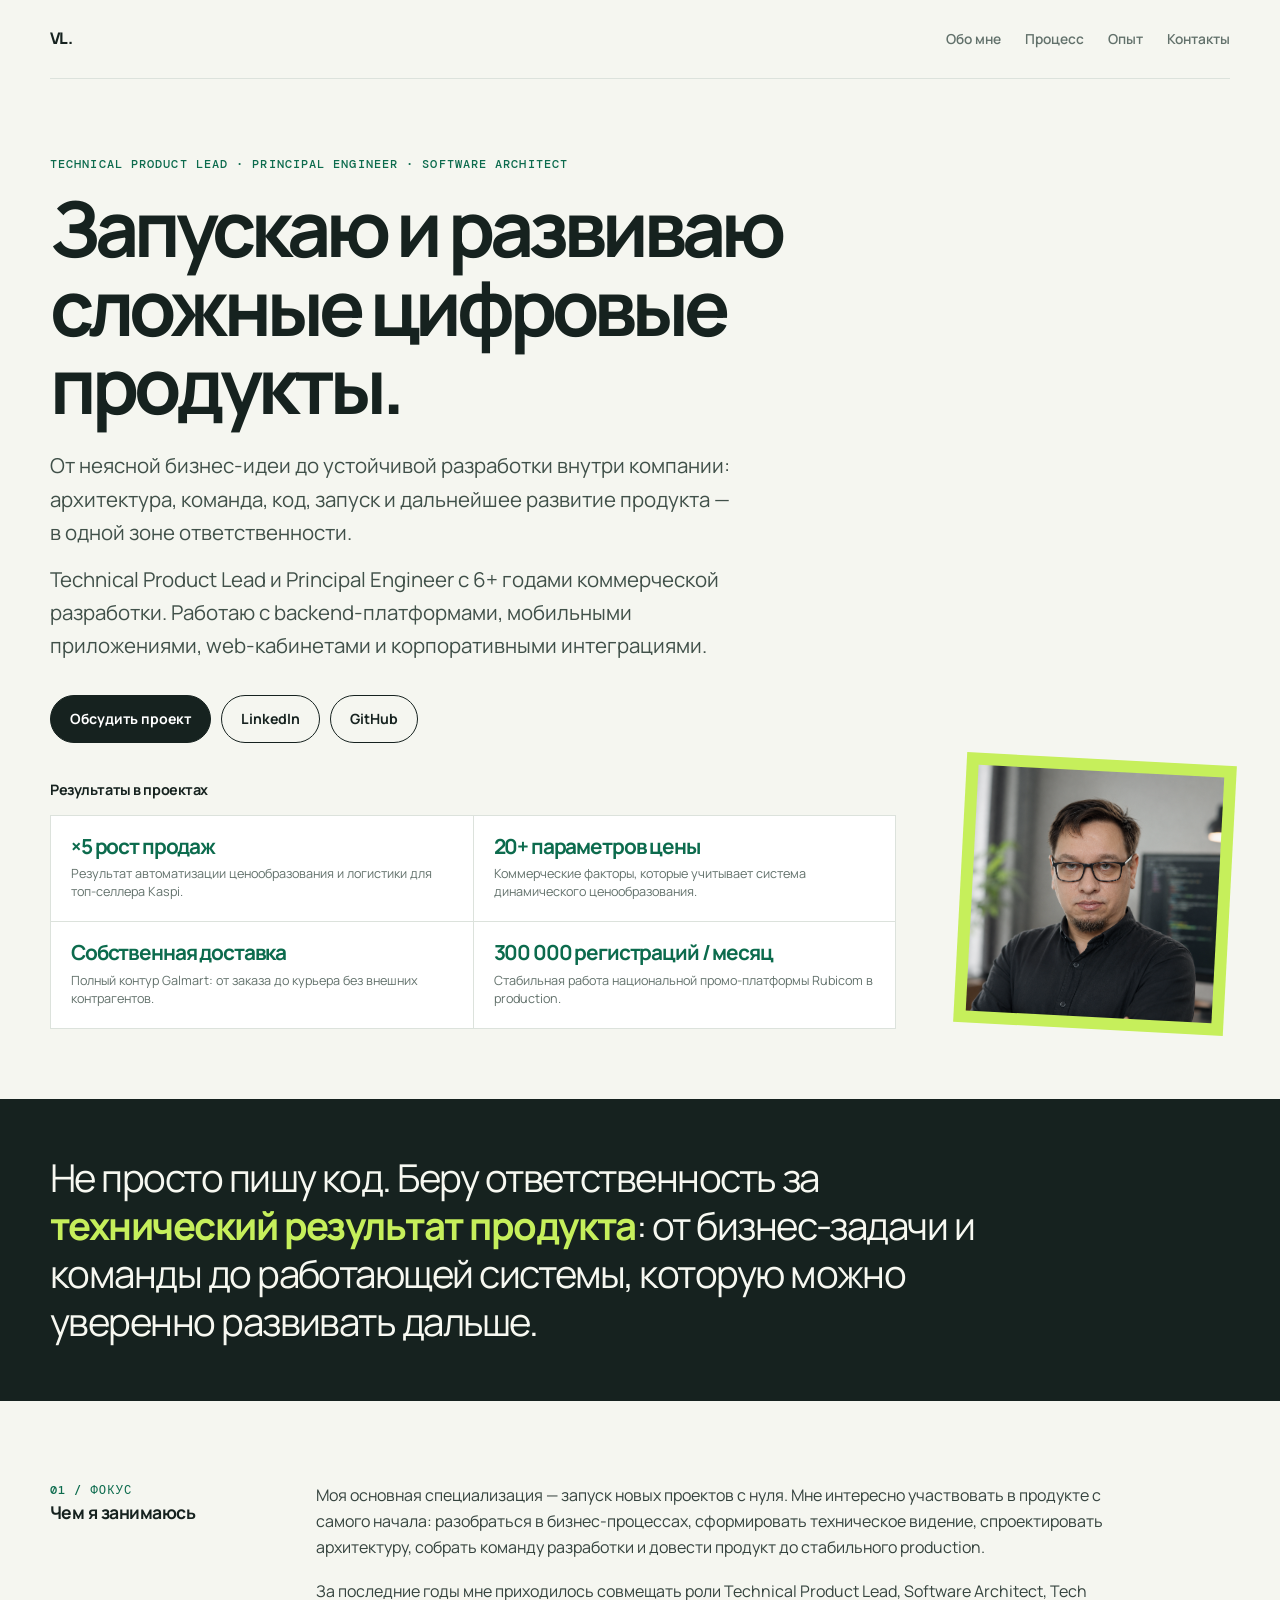
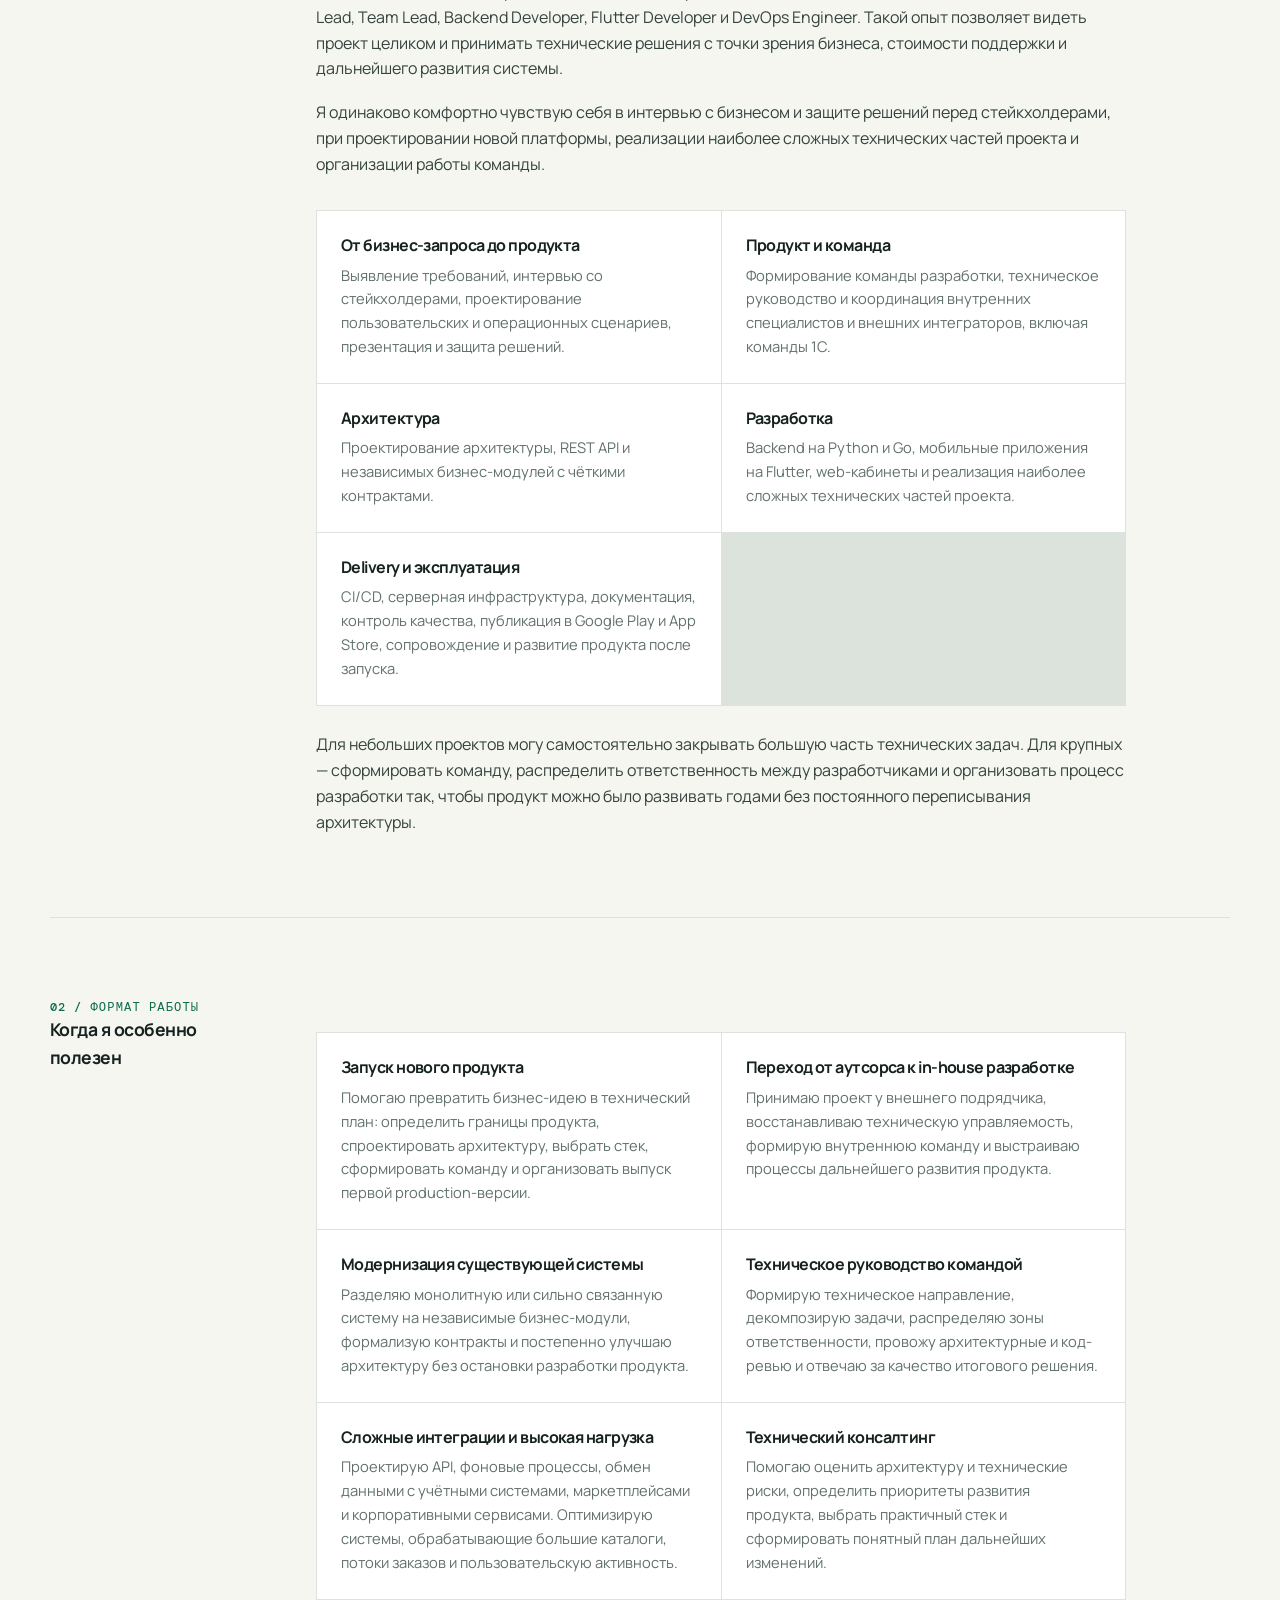
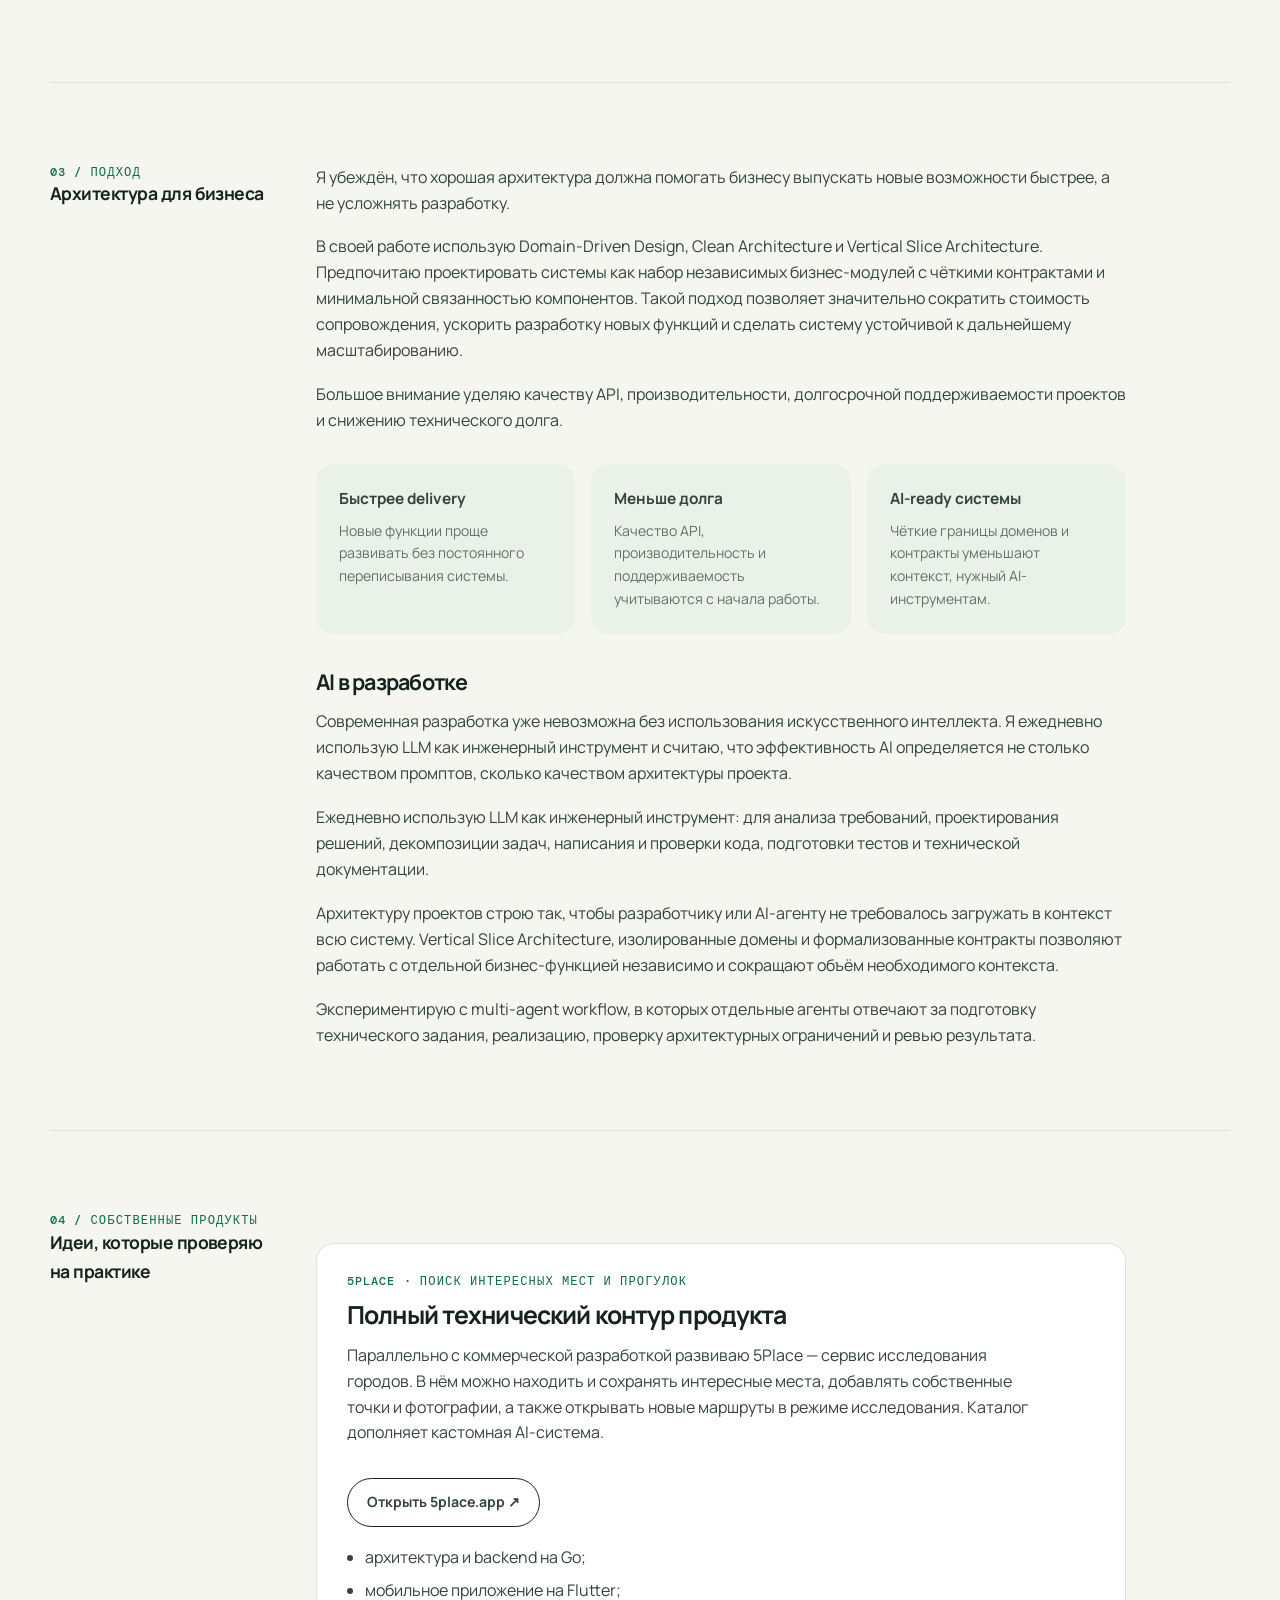
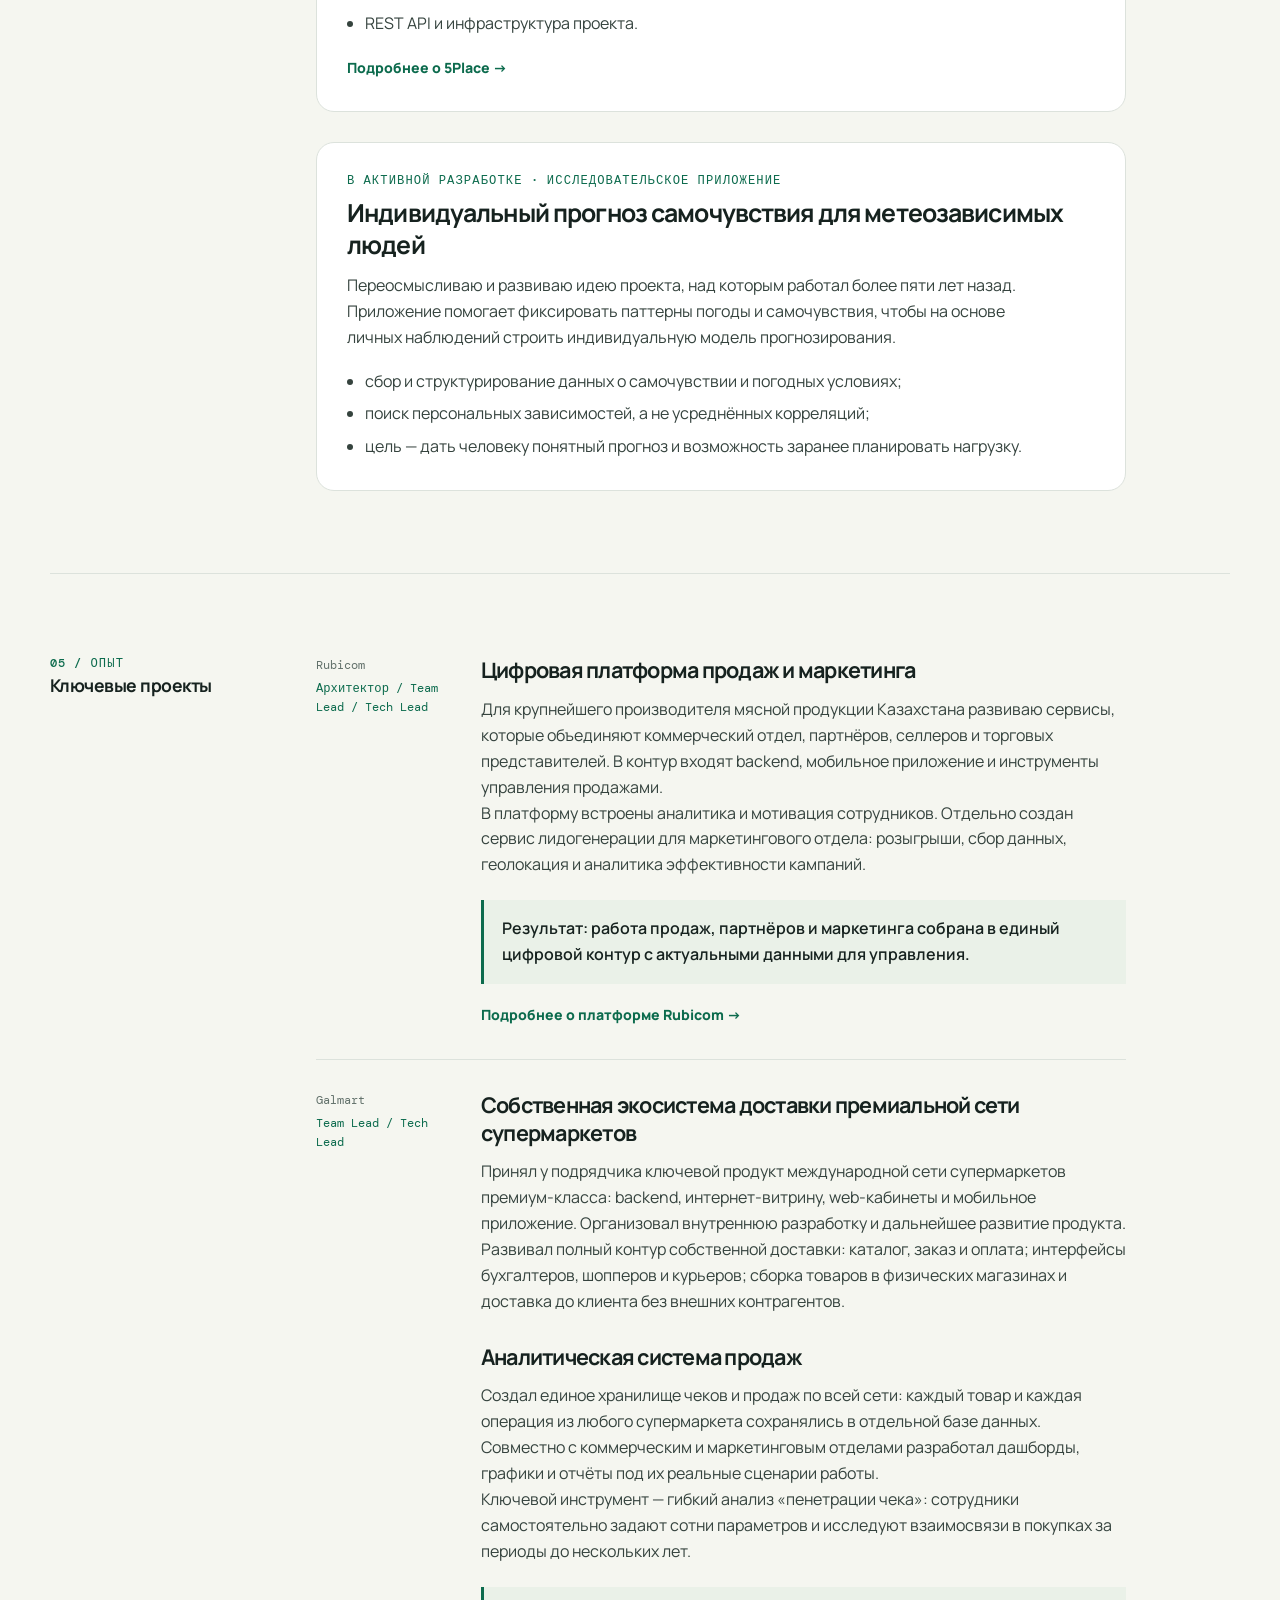
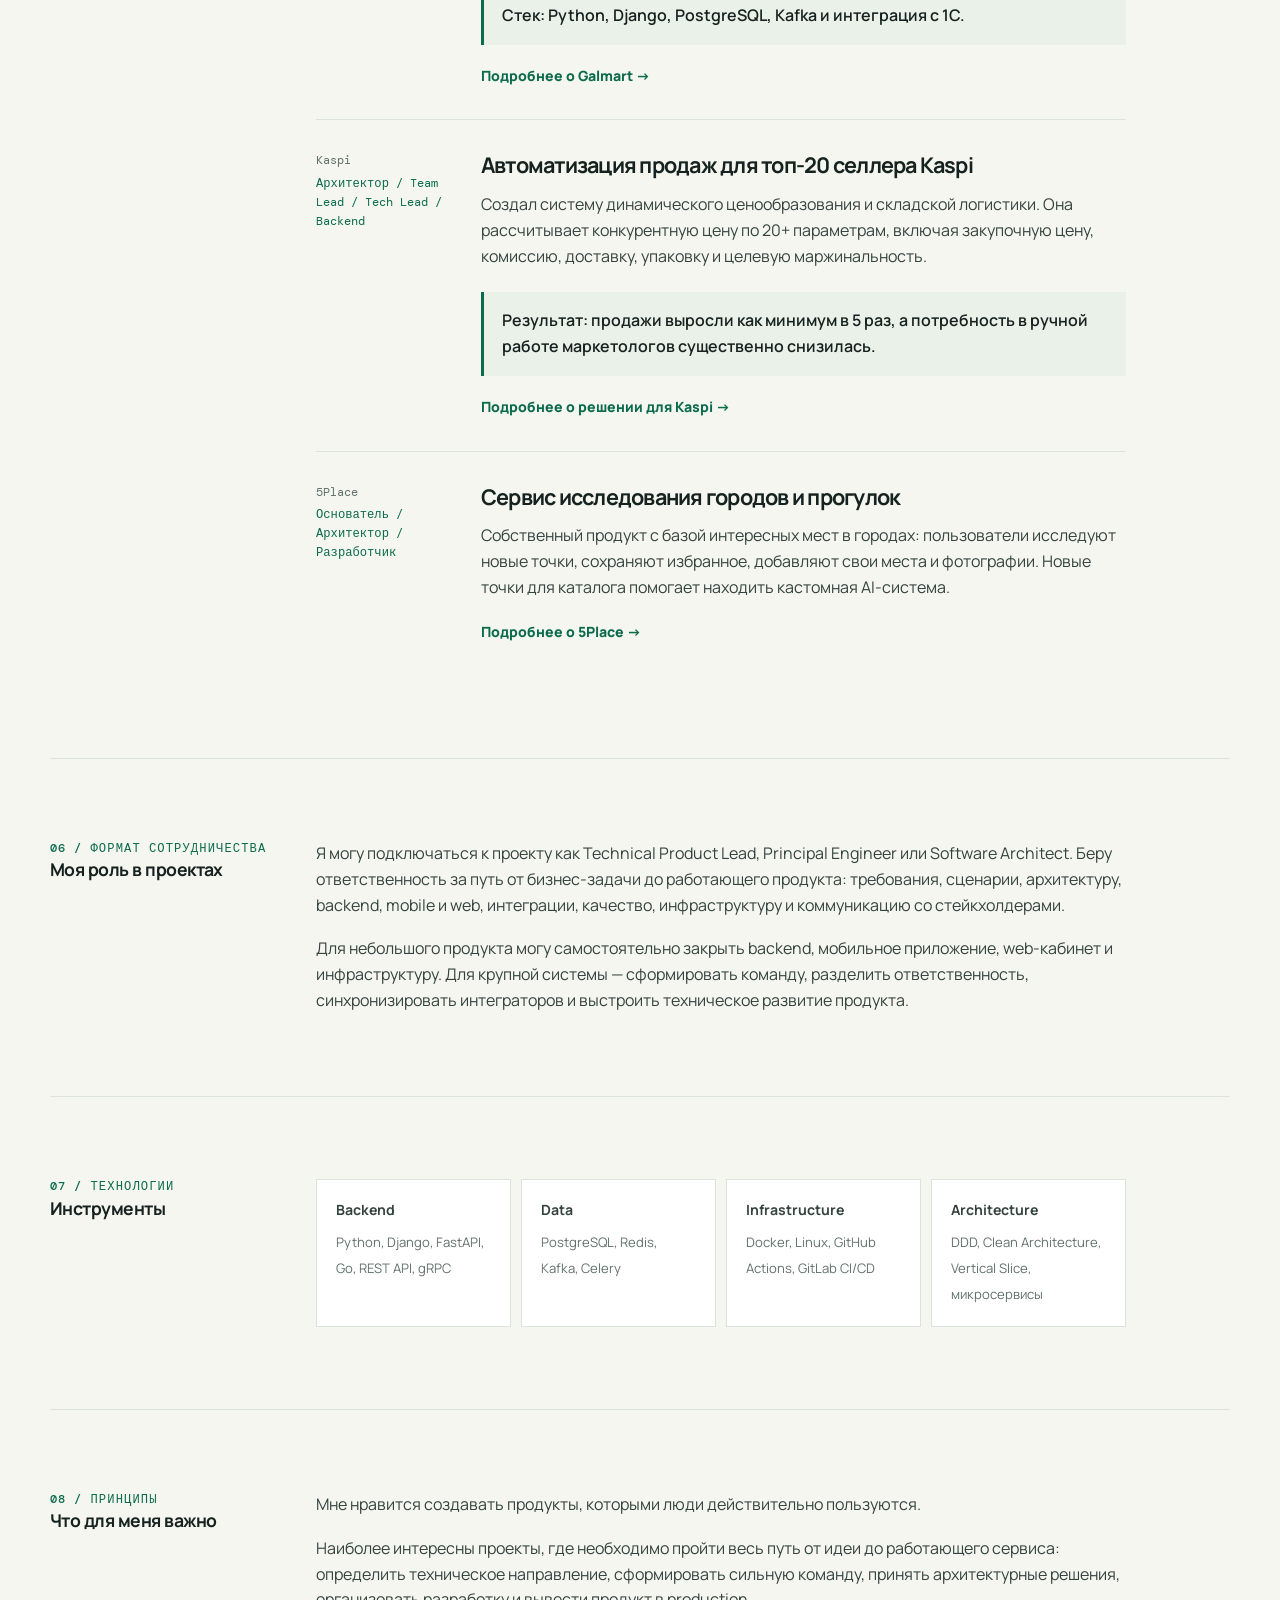
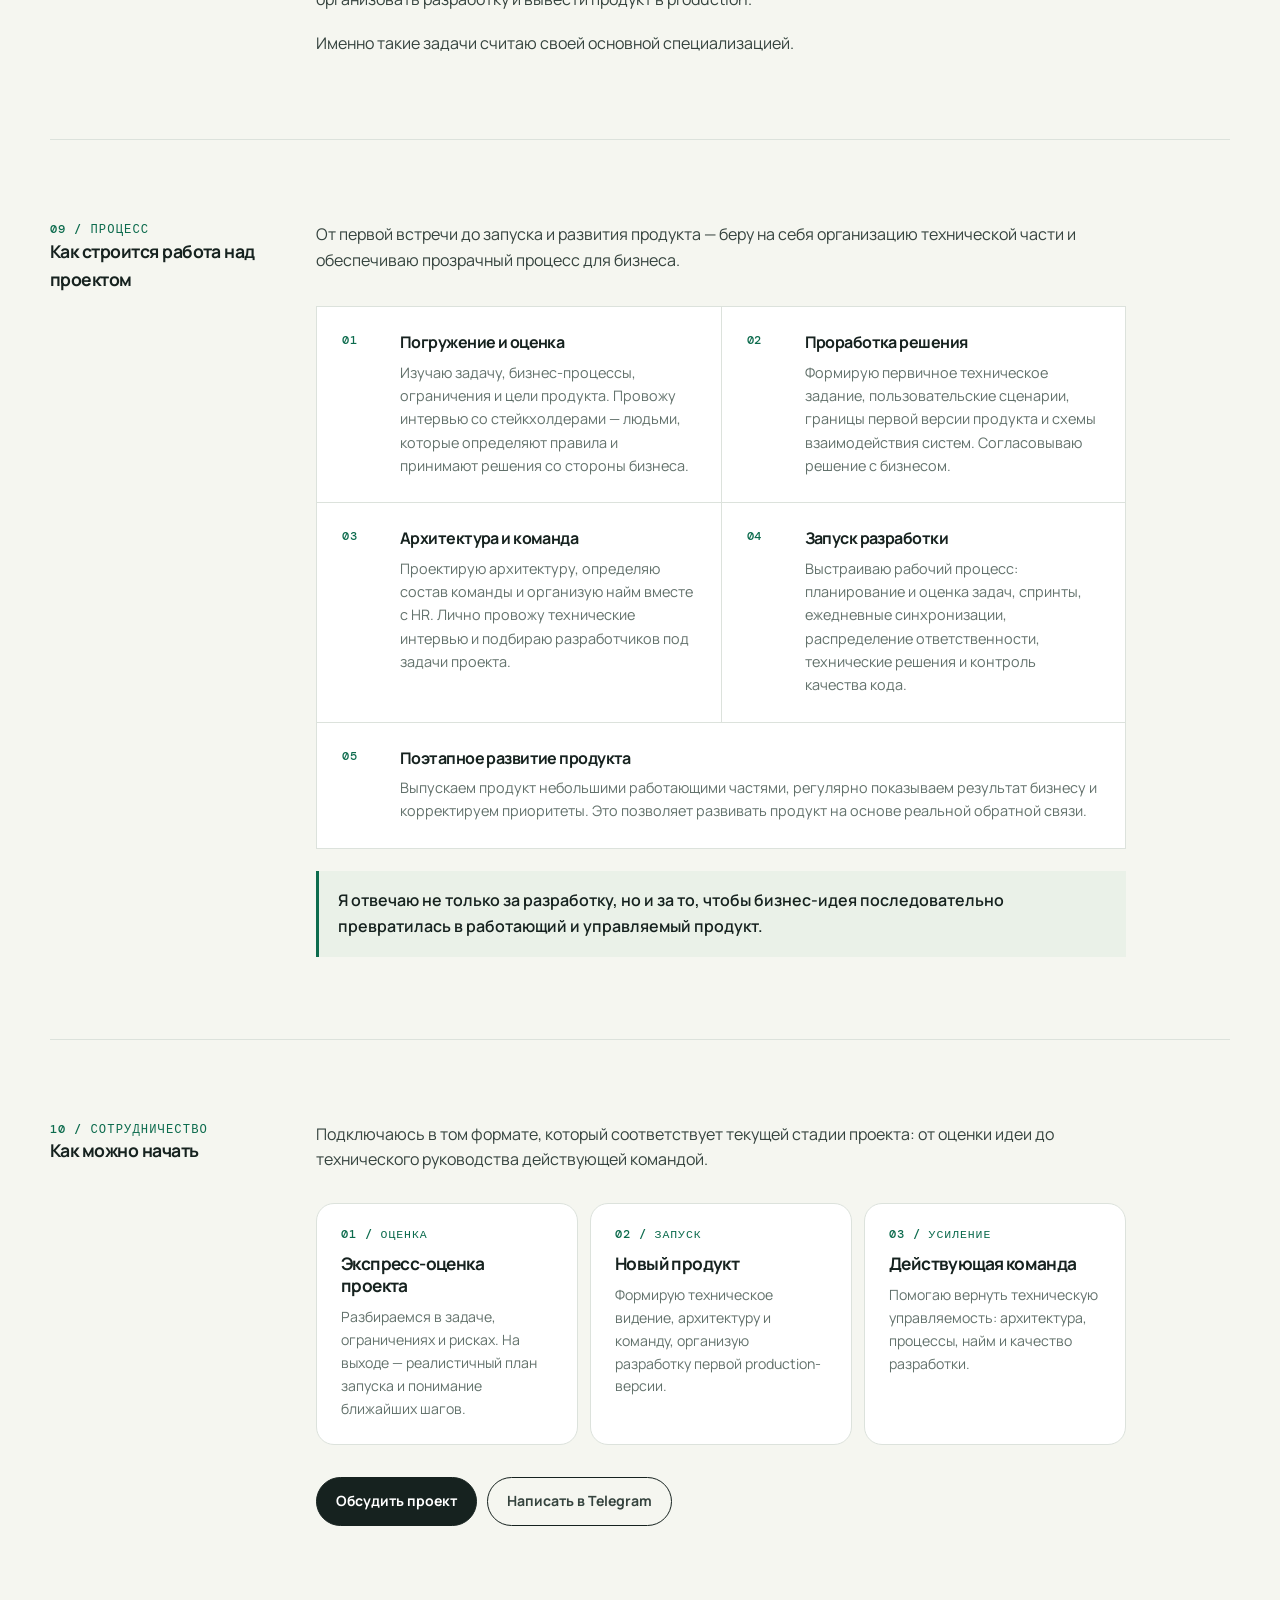
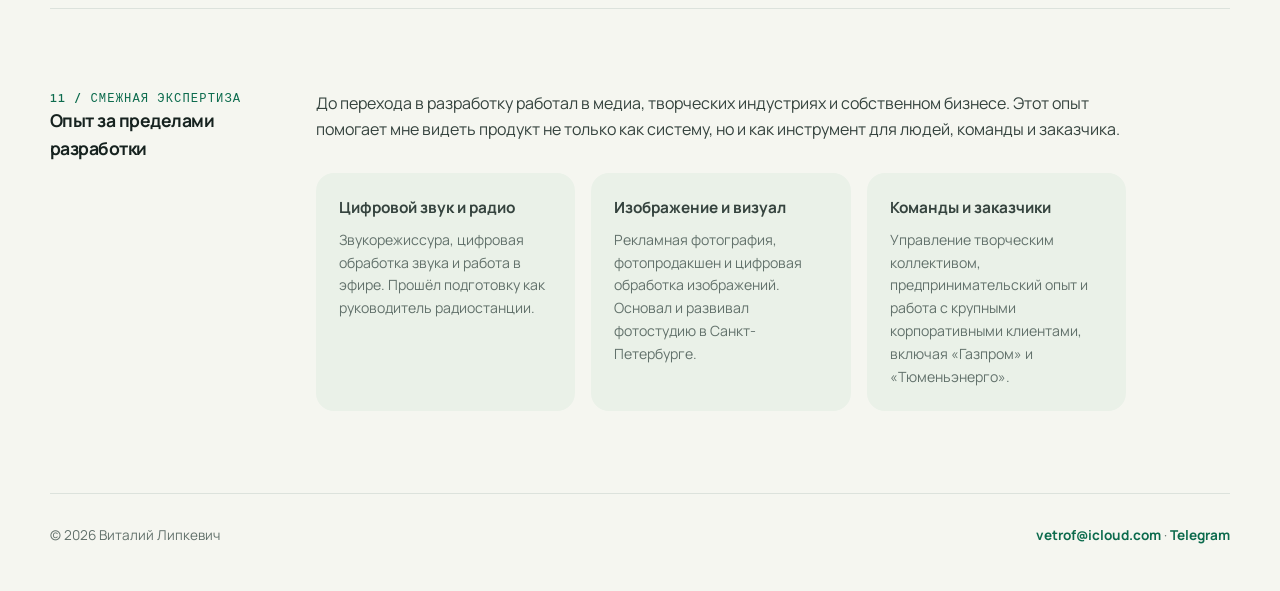
==== commit 550e9225: "galmart_info_update" ====
--- a/index.html
+++ b/index.html
@@ -240,6 +240,9 @@
 <h3>Собственная экосистема доставки премиальной сети супермаркетов</h3>
 <p>Принял у подрядчика ключевой продукт международной сети супермаркетов премиум-класса: backend, интернет-витрину, web-кабинеты и мобильное приложение. Организовал внутреннюю разработку и дальнейшее развитие продукта.</p>
 <p>Развивал полный контур собственной доставки: каталог, заказ и оплата; интерфейсы бухгалтеров, шопперов и курьеров; сборка товаров в физических магазинах и доставка до клиента без внешних контрагентов.</p>
+<h3 style="margin-top:28px">Аналитическая система продаж</h3>
+<p>Создал единое хранилище чеков и продаж по всей сети: каждый товар и каждая операция из любого супермаркета сохранялись в отдельной базе данных. Совместно с коммерческим и маркетинговым отделами разработал дашборды, графики и отчёты под их реальные сценарии работы.</p>
+<p>Ключевой инструмент — гибкий анализ «пенетрации чека»: сотрудники самостоятельно задают сотни параметров и исследуют взаимосвязи в покупках за периоды до нескольких лет.</p>
 <p class="outcome">Стек: Python, Django, PostgreSQL, Kafka и интеграция с 1С.</p>
 <a class="case-link" href="/cases/galmart/">Подробнее о Galmart →</a>
 </div></article>
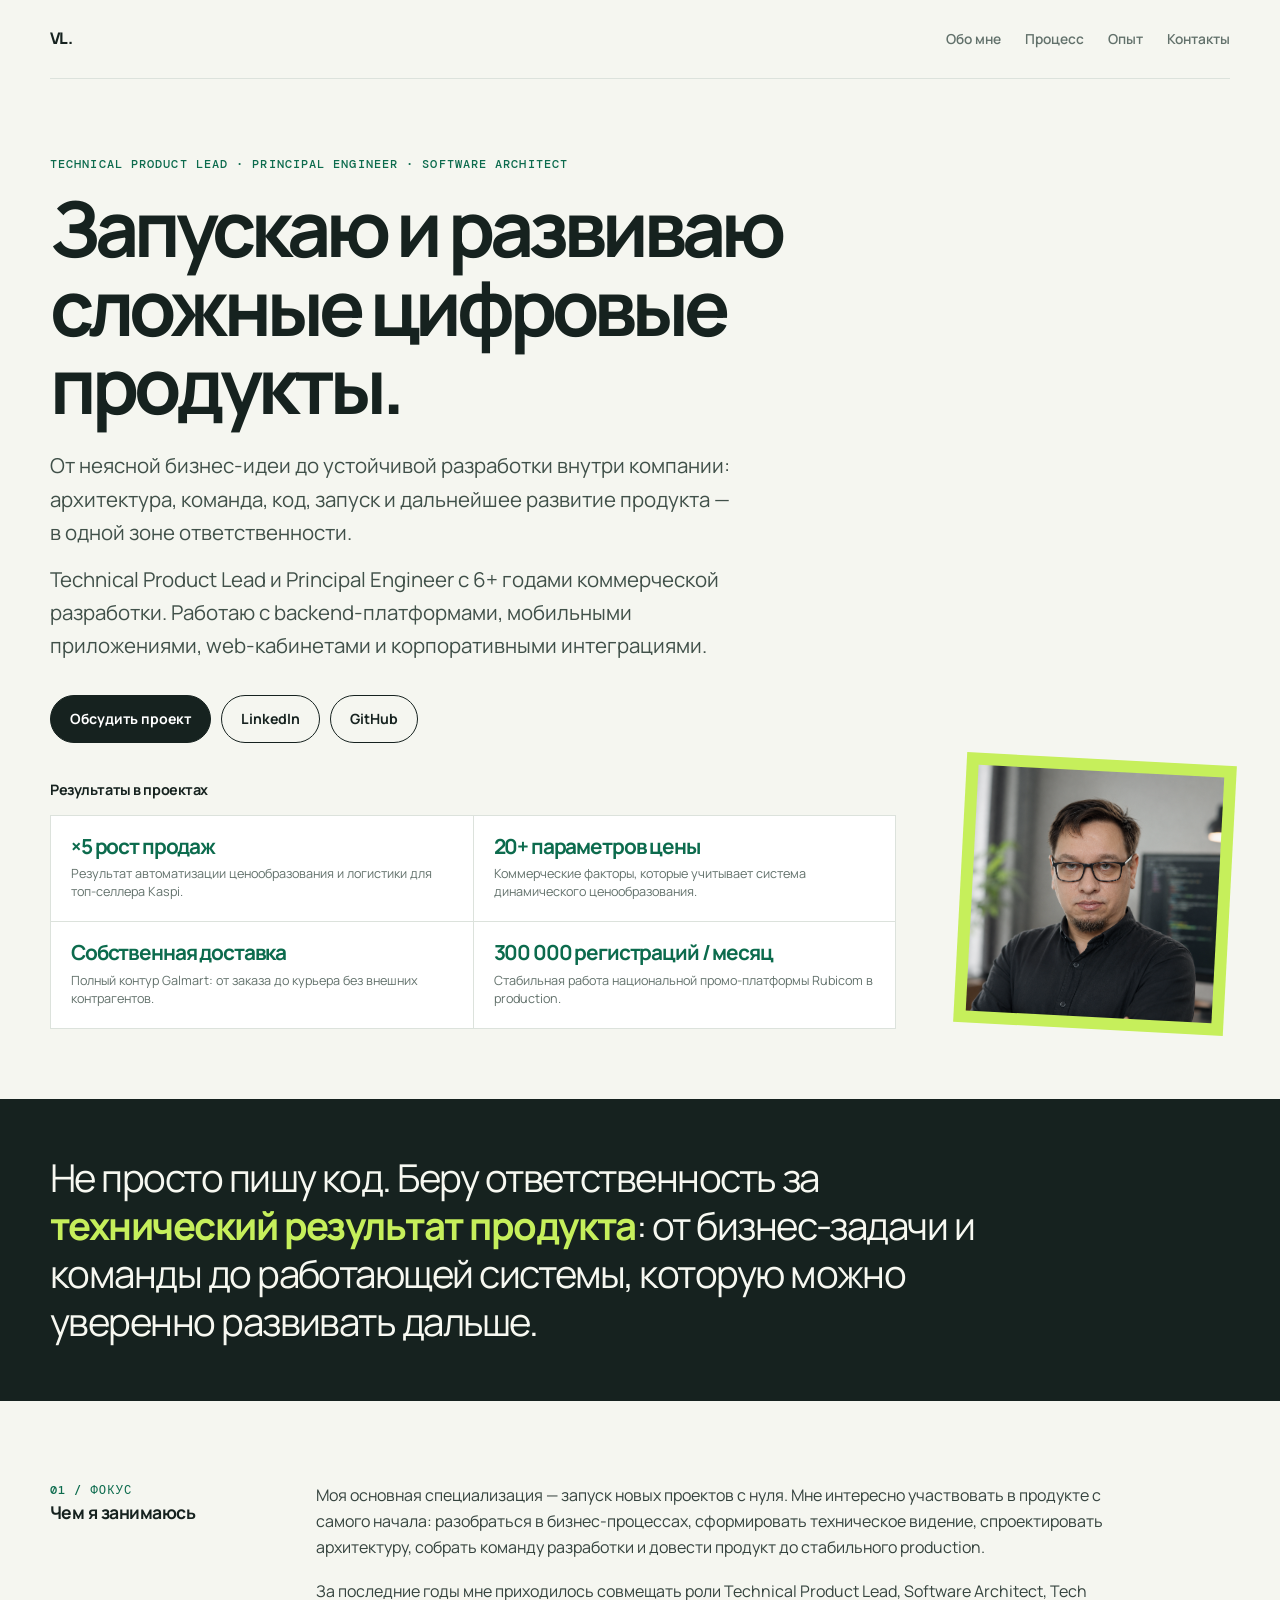
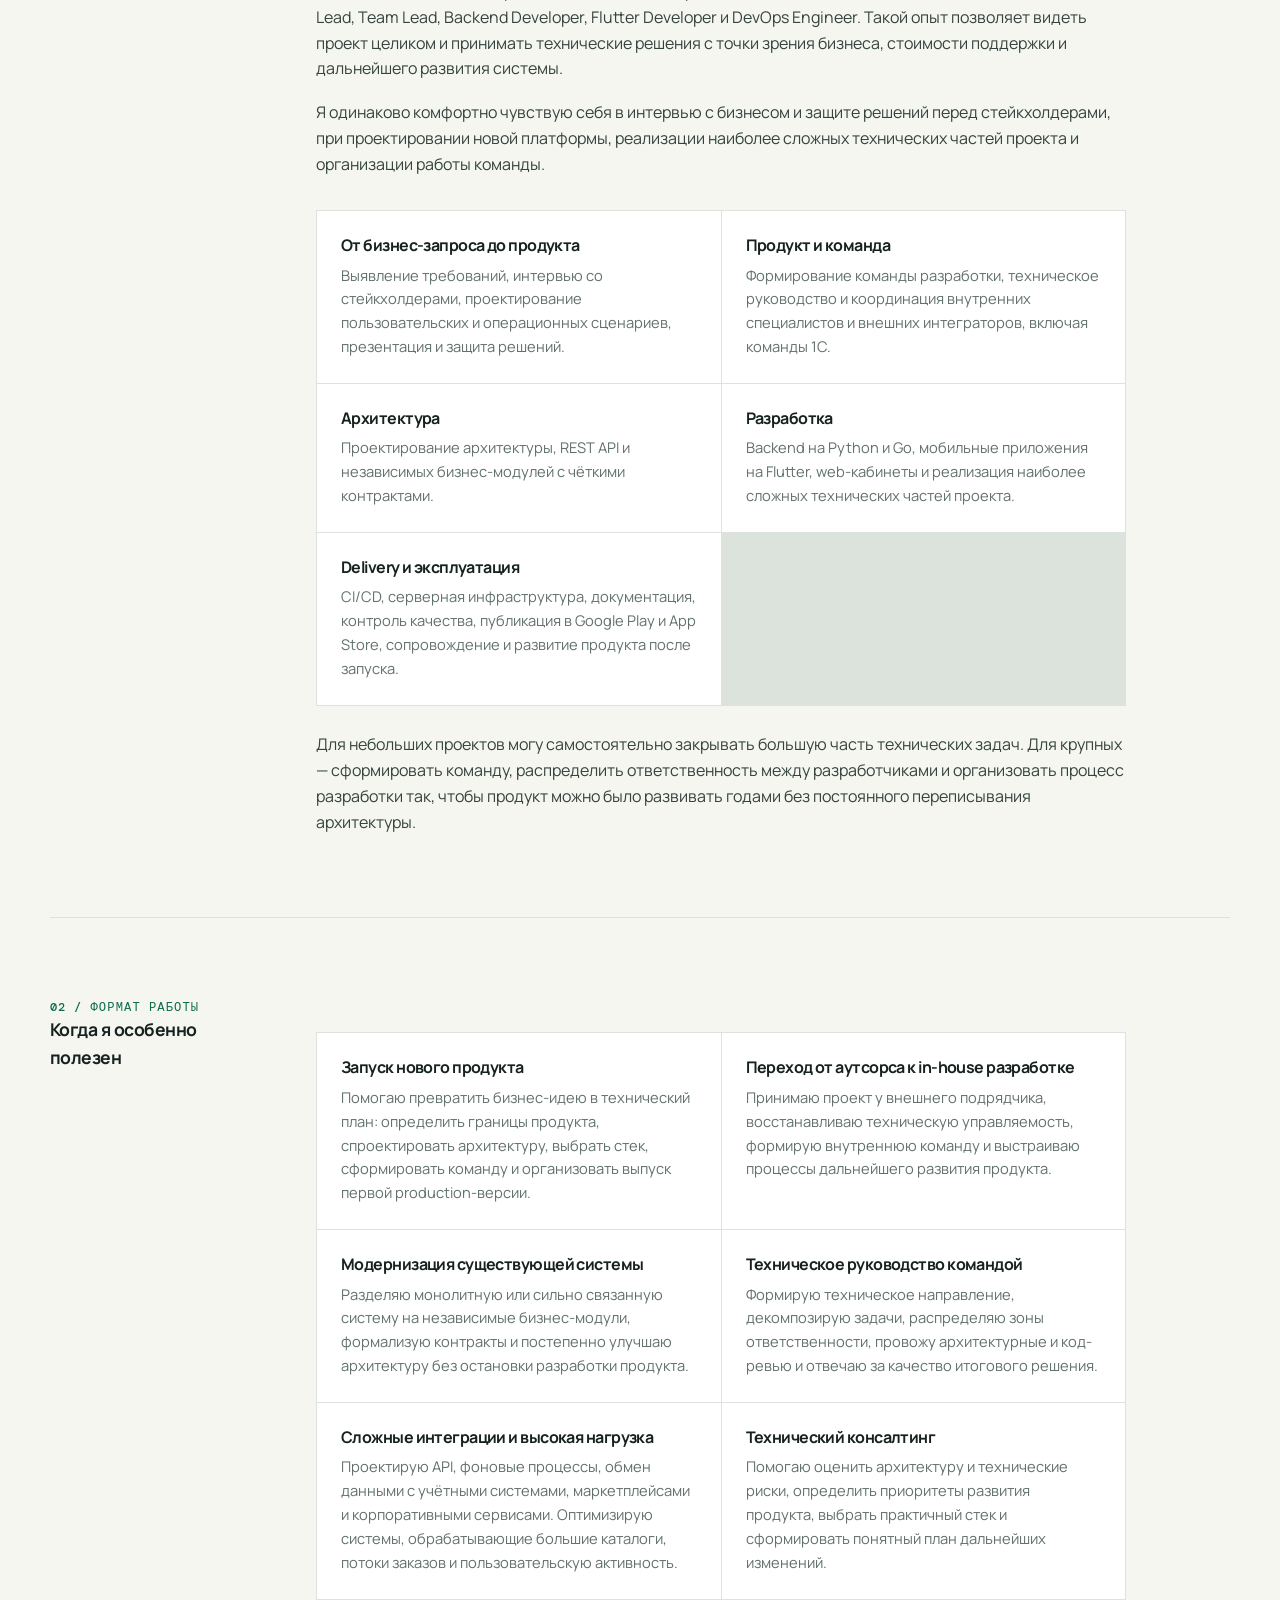
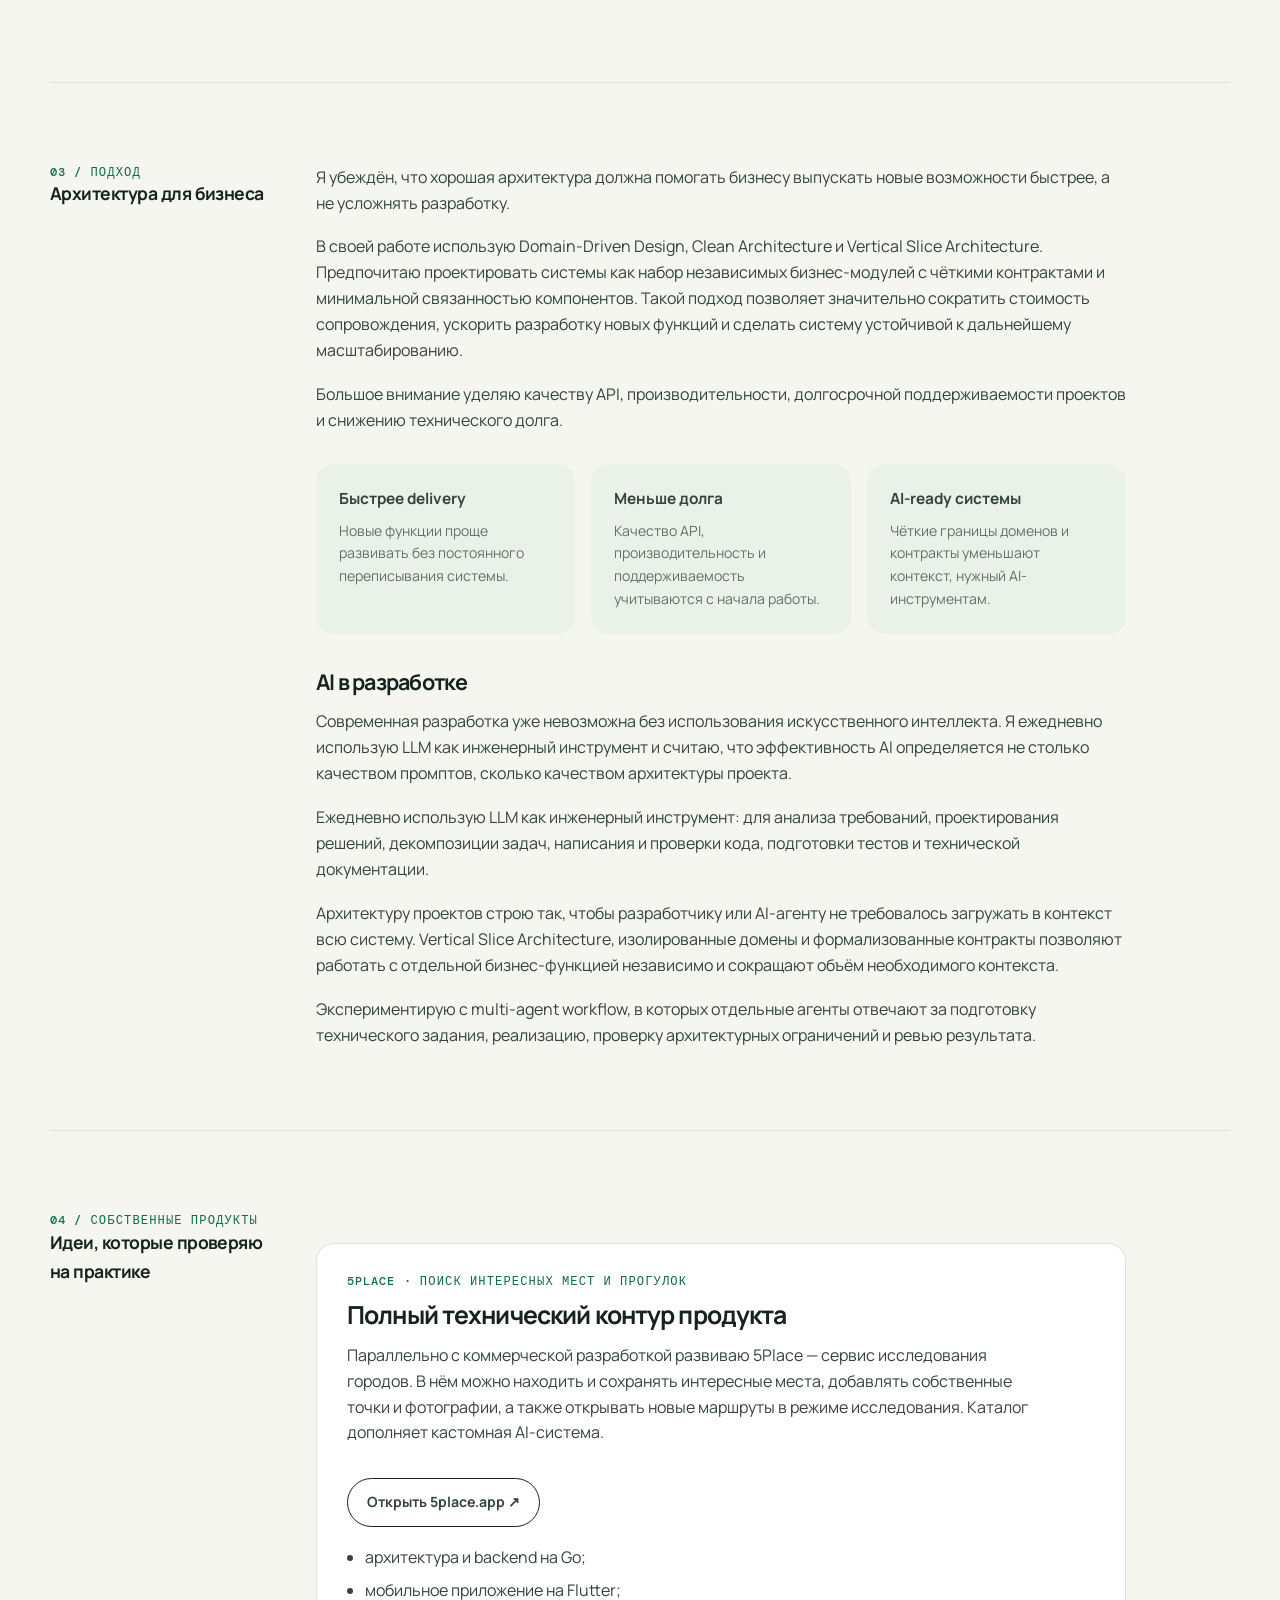
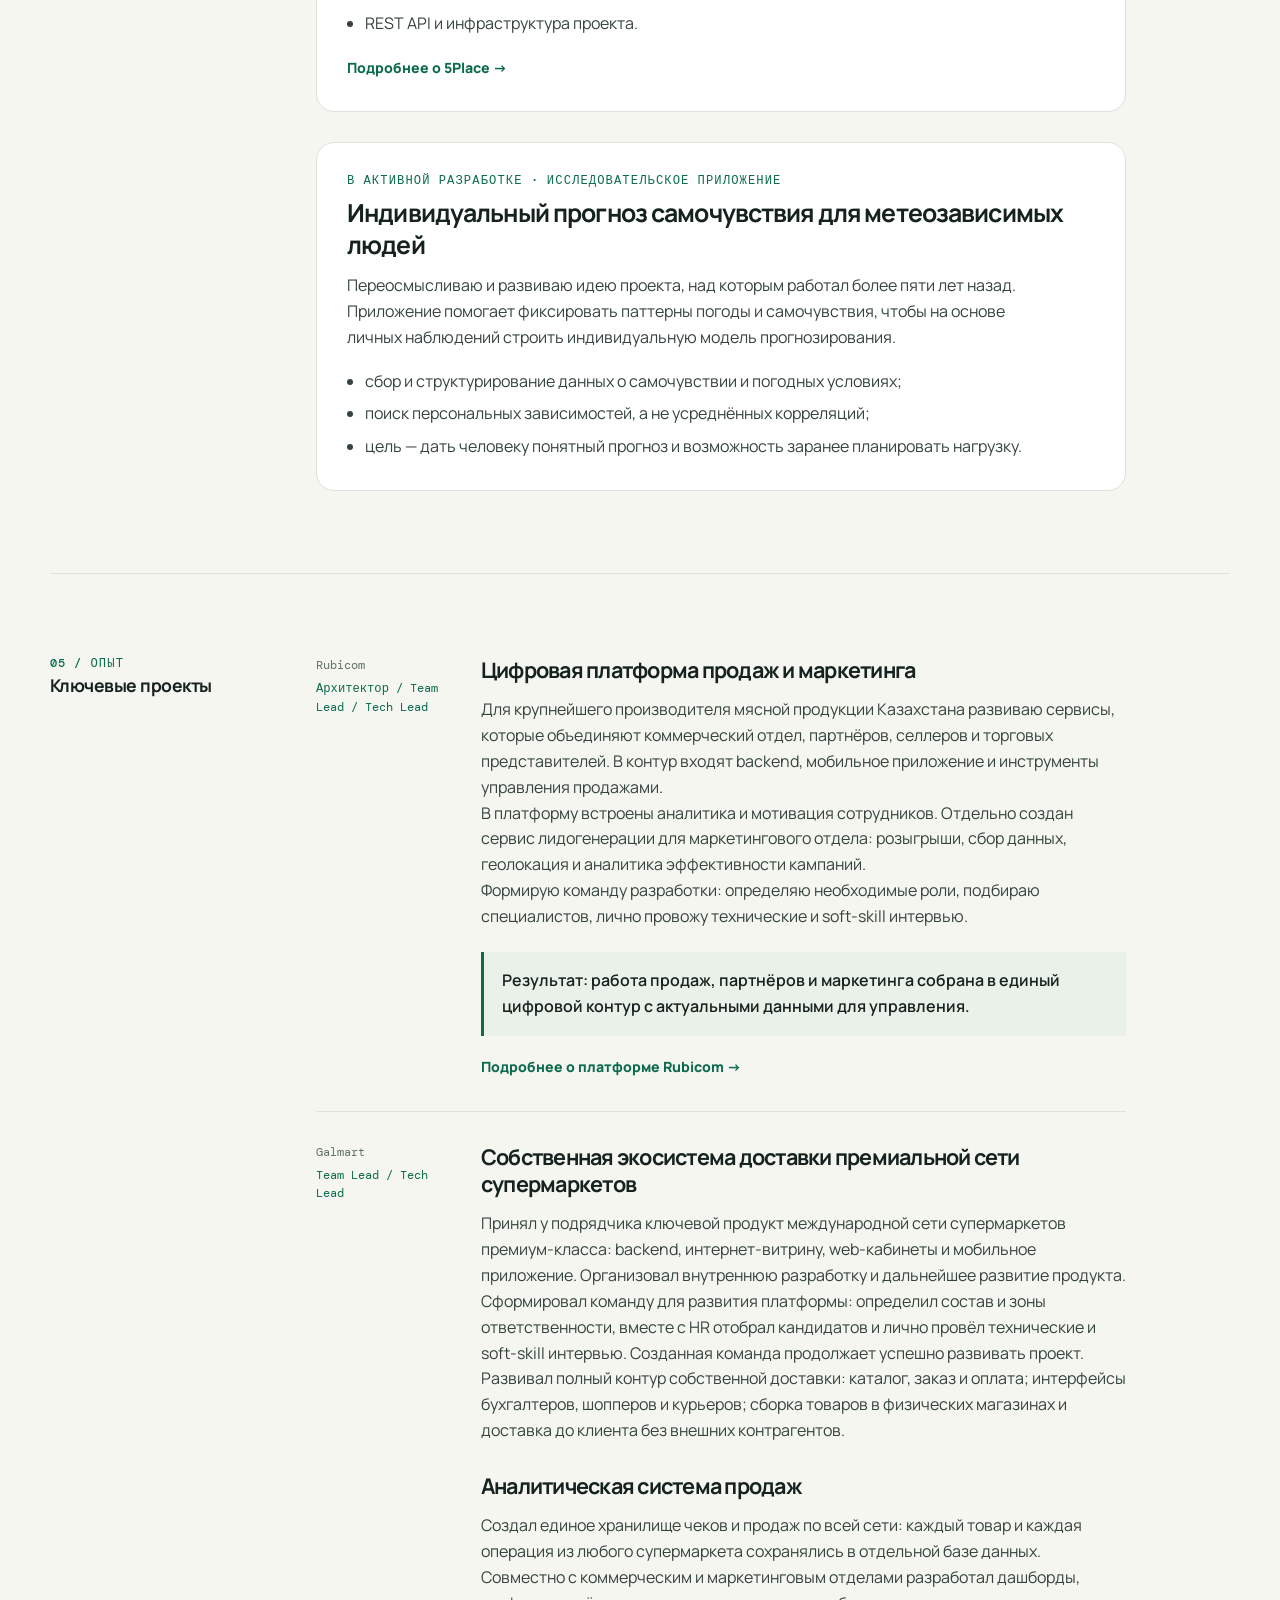
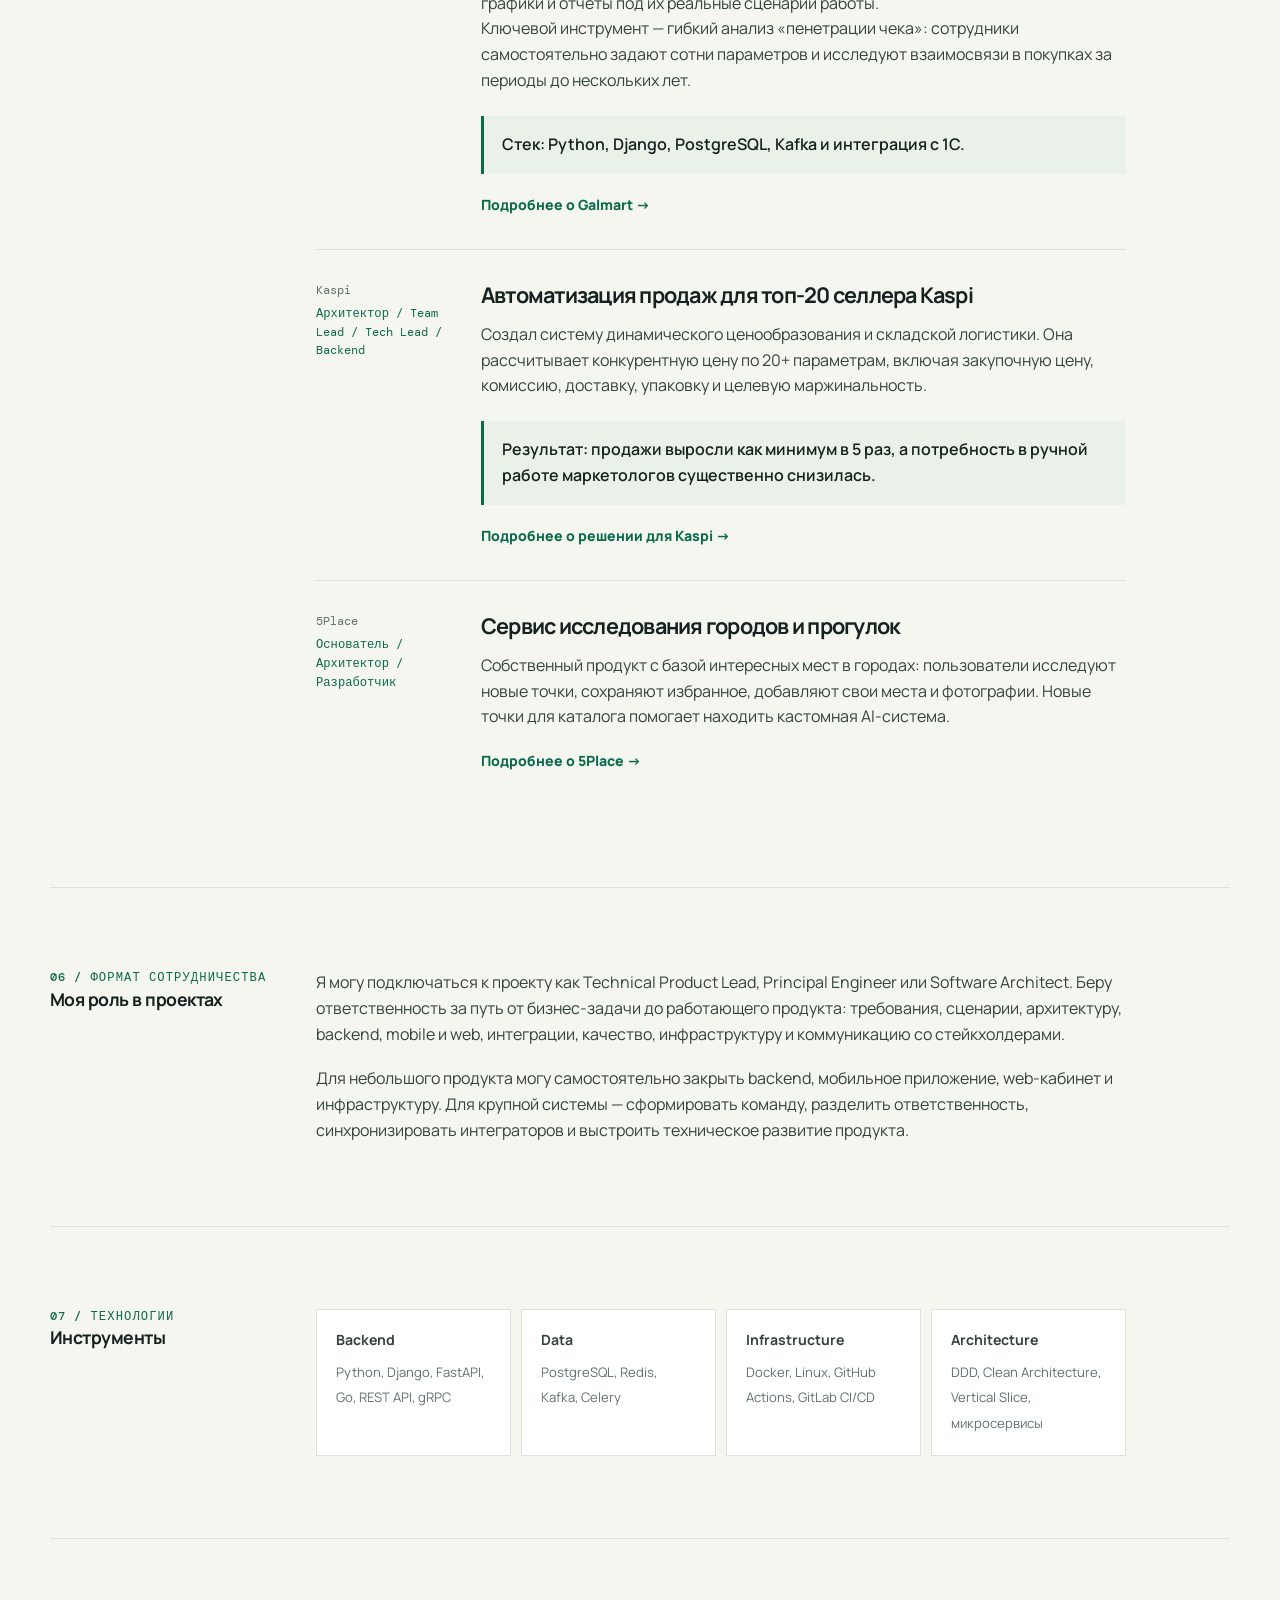
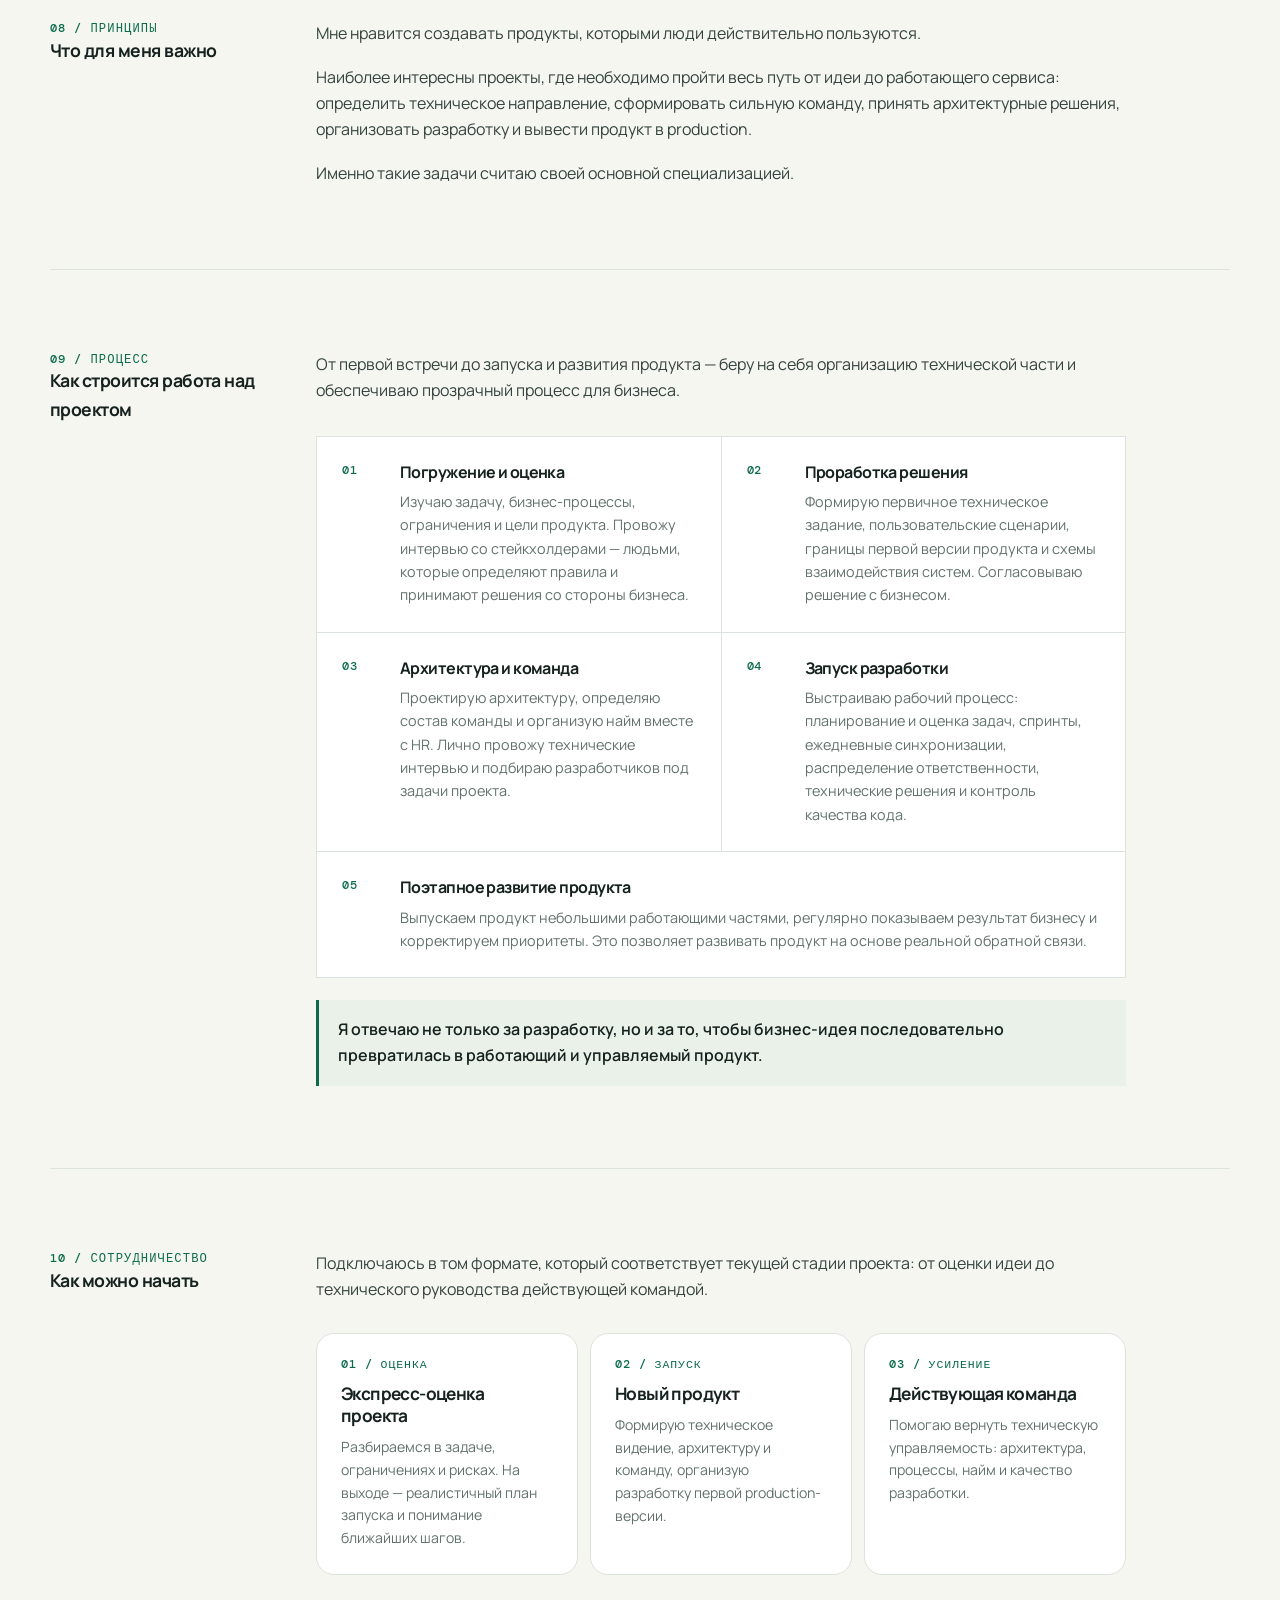
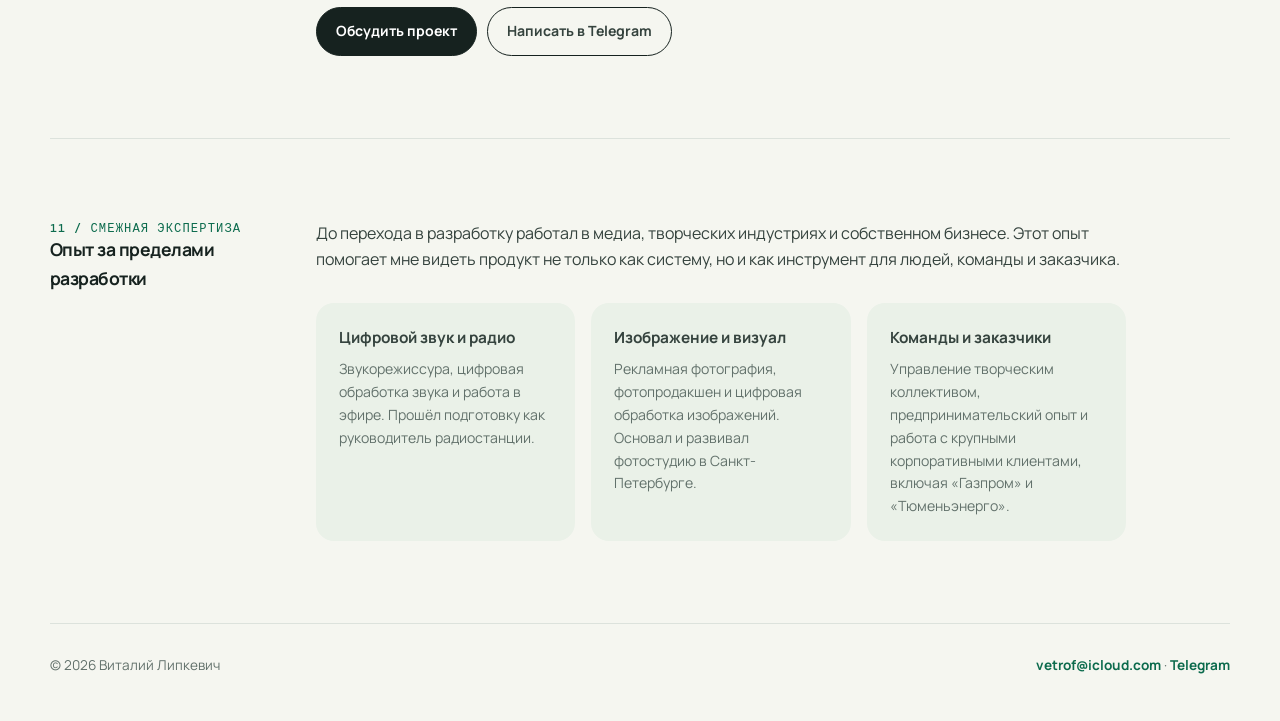
==== commit a38591ca: "update galmart info" ====
--- a/index.html
+++ b/index.html
@@ -233,12 +233,14 @@
 <h3>Цифровая платформа продаж и маркетинга</h3>
 <p>Для крупнейшего производителя мясной продукции Казахстана развиваю сервисы, которые объединяют коммерческий отдел, партнёров, селлеров и торговых представителей. В контур входят backend, мобильное приложение и инструменты управления продажами.</p>
 <p>В платформу встроены аналитика и мотивация сотрудников. Отдельно создан сервис лидогенерации для маркетингового отдела: розыгрыши, сбор данных, геолокация и аналитика эффективности кампаний.</p>
+<p>Формирую команду разработки: определяю необходимые роли, подбираю специалистов, лично провожу технические и soft-skill интервью.</p>
 <p class="outcome">Результат: работа продаж, партнёров и маркетинга собрана в единый цифровой контур с актуальными данными для управления.</p>
 <a class="case-link" href="/cases/topsell/">Подробнее о платформе Rubicom →</a>
 </div></article>
 <article class="role"><div class="role-meta">Galmart<span>Team Lead / Tech Lead</span></div><div>
 <h3>Собственная экосистема доставки премиальной сети супермаркетов</h3>
 <p>Принял у подрядчика ключевой продукт международной сети супермаркетов премиум-класса: backend, интернет-витрину, web-кабинеты и мобильное приложение. Организовал внутреннюю разработку и дальнейшее развитие продукта.</p>
+<p>Сформировал команду для развития платформы: определил состав и зоны ответственности, вместе с HR отобрал кандидатов и лично провёл технические и soft-skill интервью. Созданная команда продолжает успешно развивать проект.</p>
 <p>Развивал полный контур собственной доставки: каталог, заказ и оплата; интерфейсы бухгалтеров, шопперов и курьеров; сборка товаров в физических магазинах и доставка до клиента без внешних контрагентов.</p>
 <h3 style="margin-top:28px">Аналитическая система продаж</h3>
 <p>Создал единое хранилище чеков и продаж по всей сети: каждый товар и каждая операция из любого супермаркета сохранялись в отдельной базе данных. Совместно с коммерческим и маркетинговым отделами разработал дашборды, графики и отчёты под их реальные сценарии работы.</p>
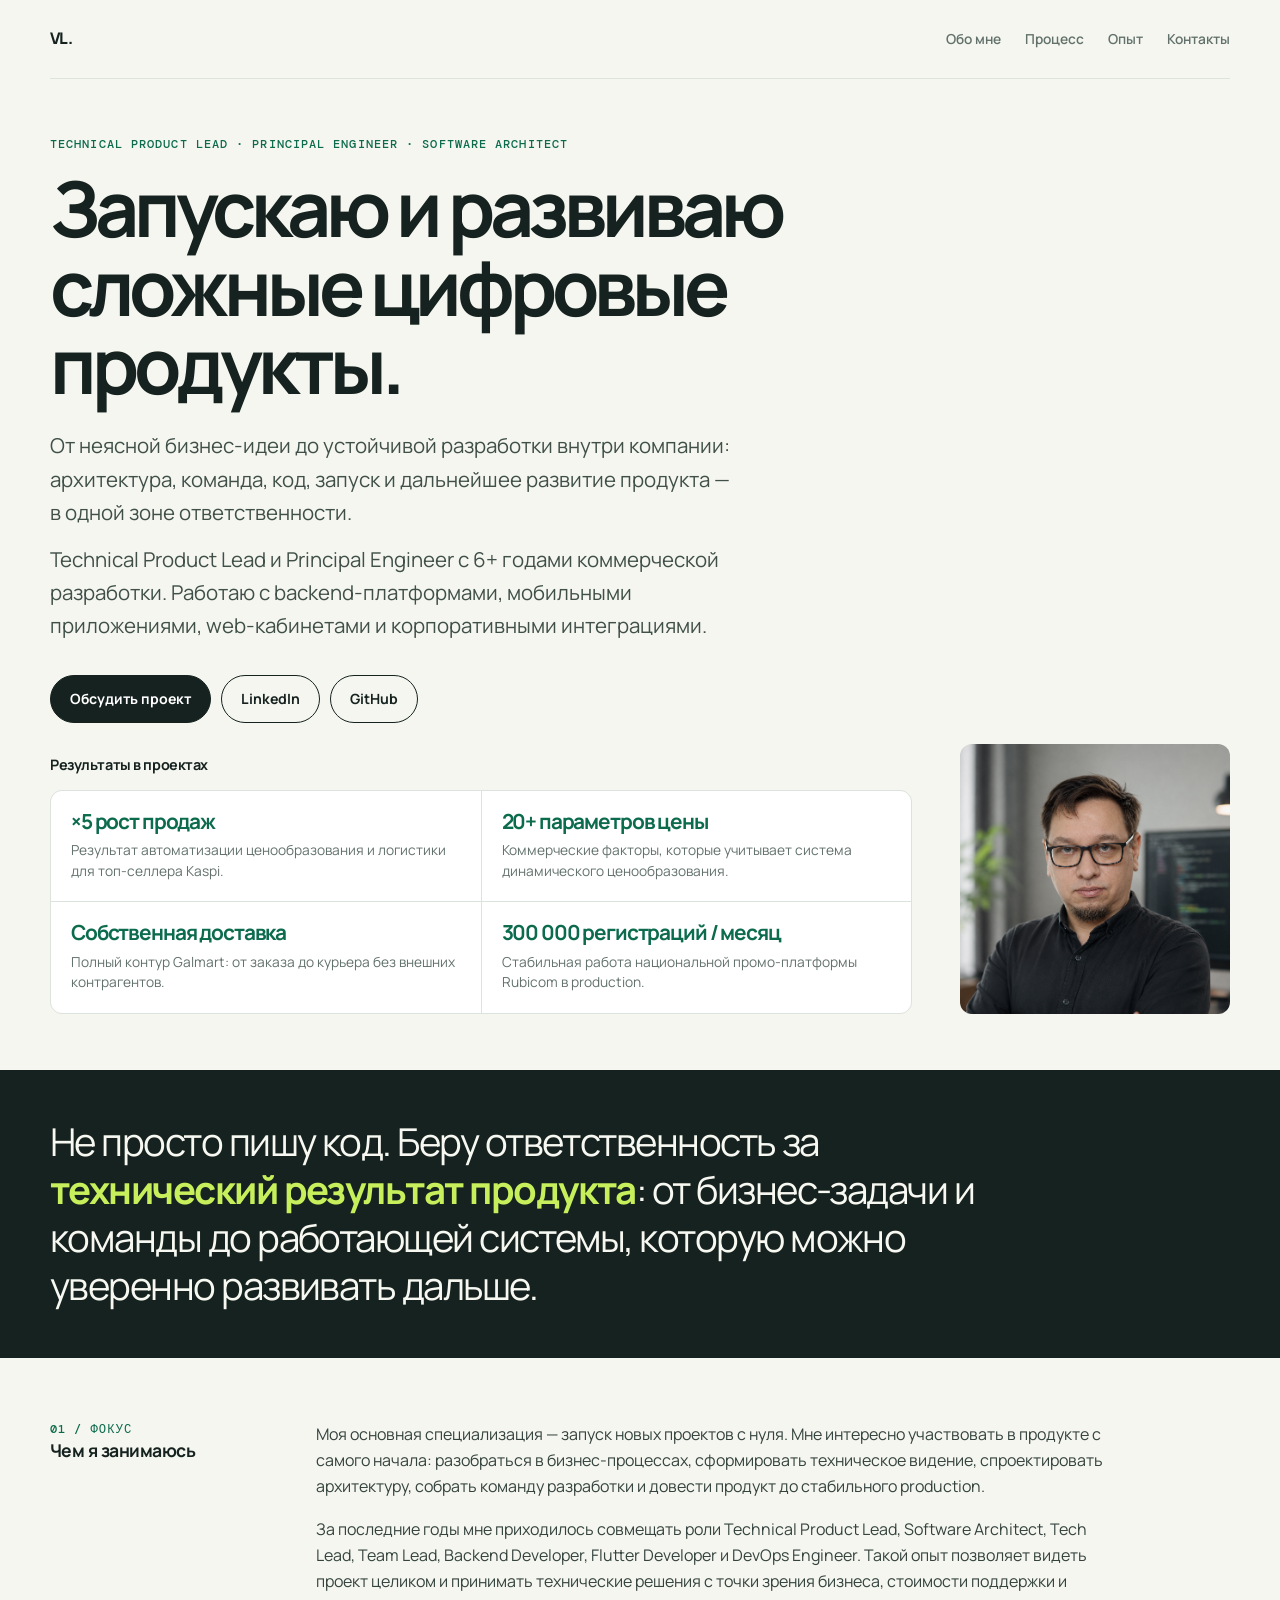
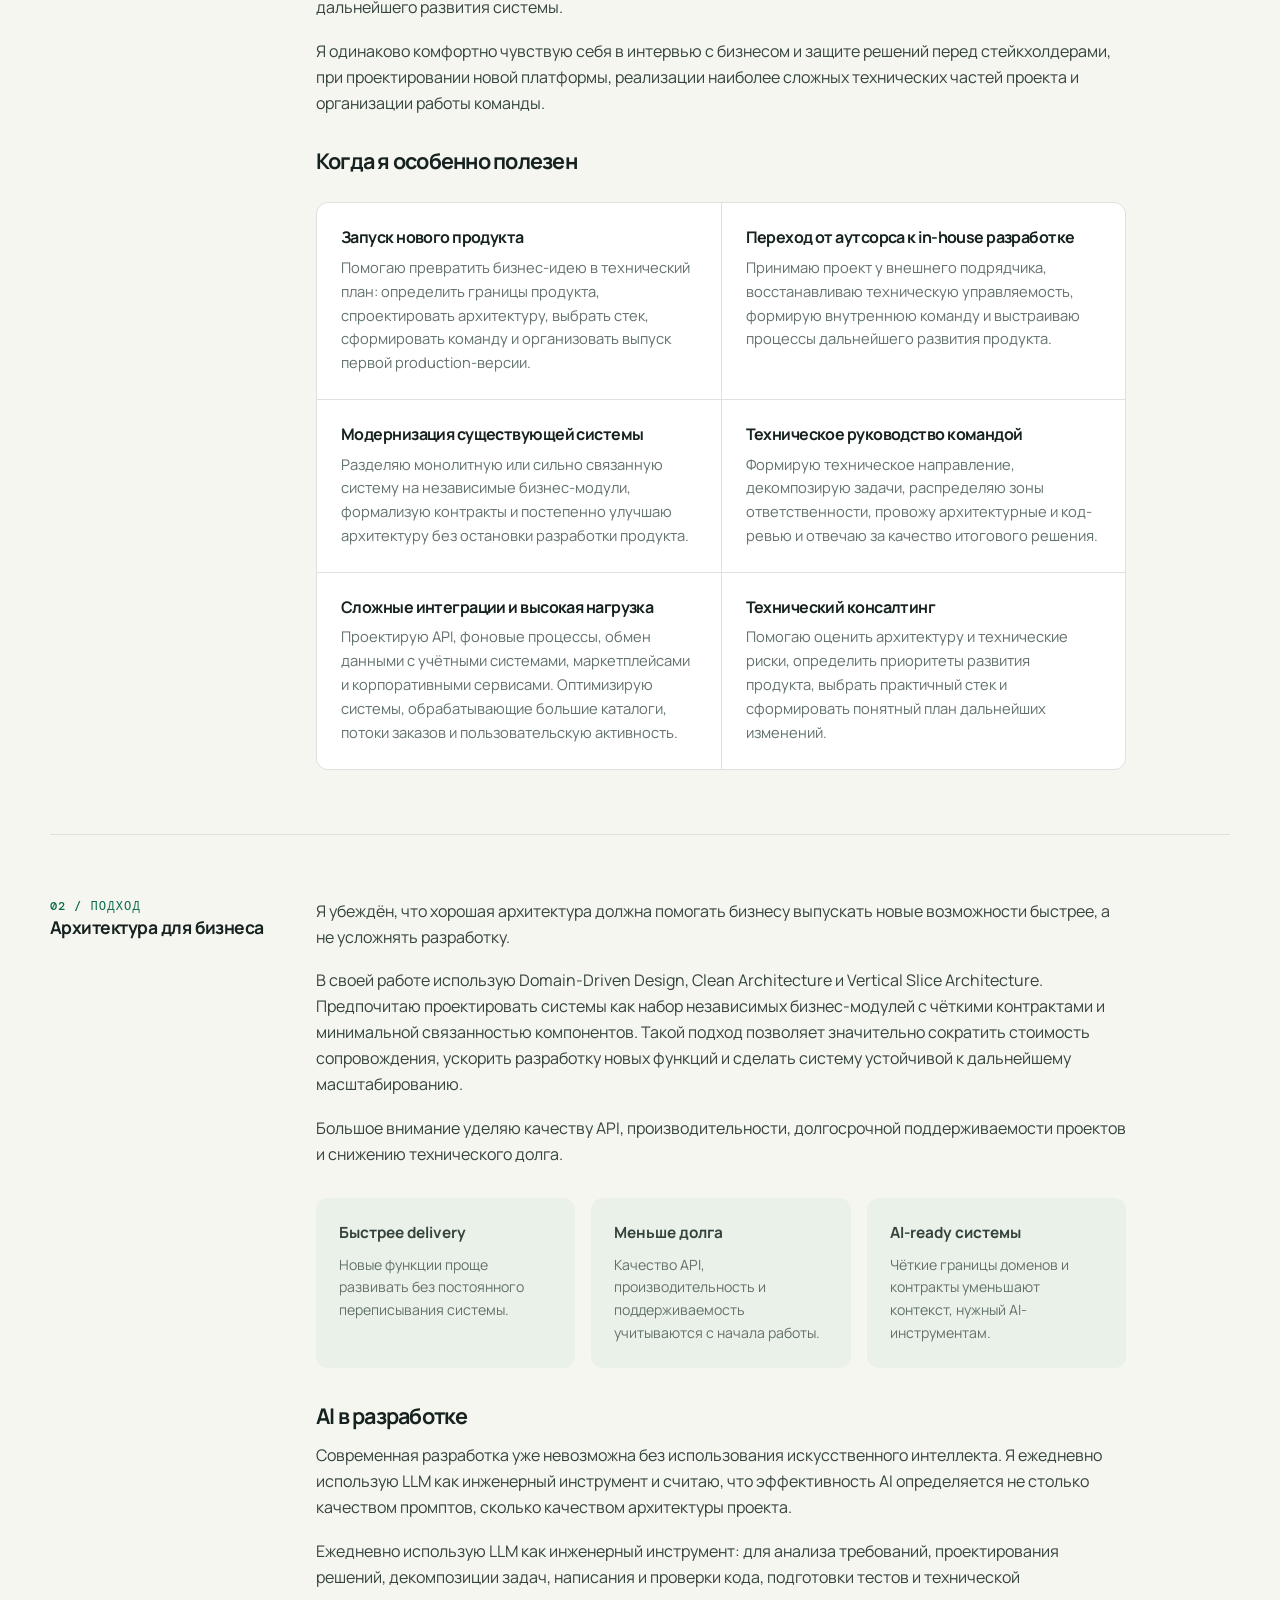
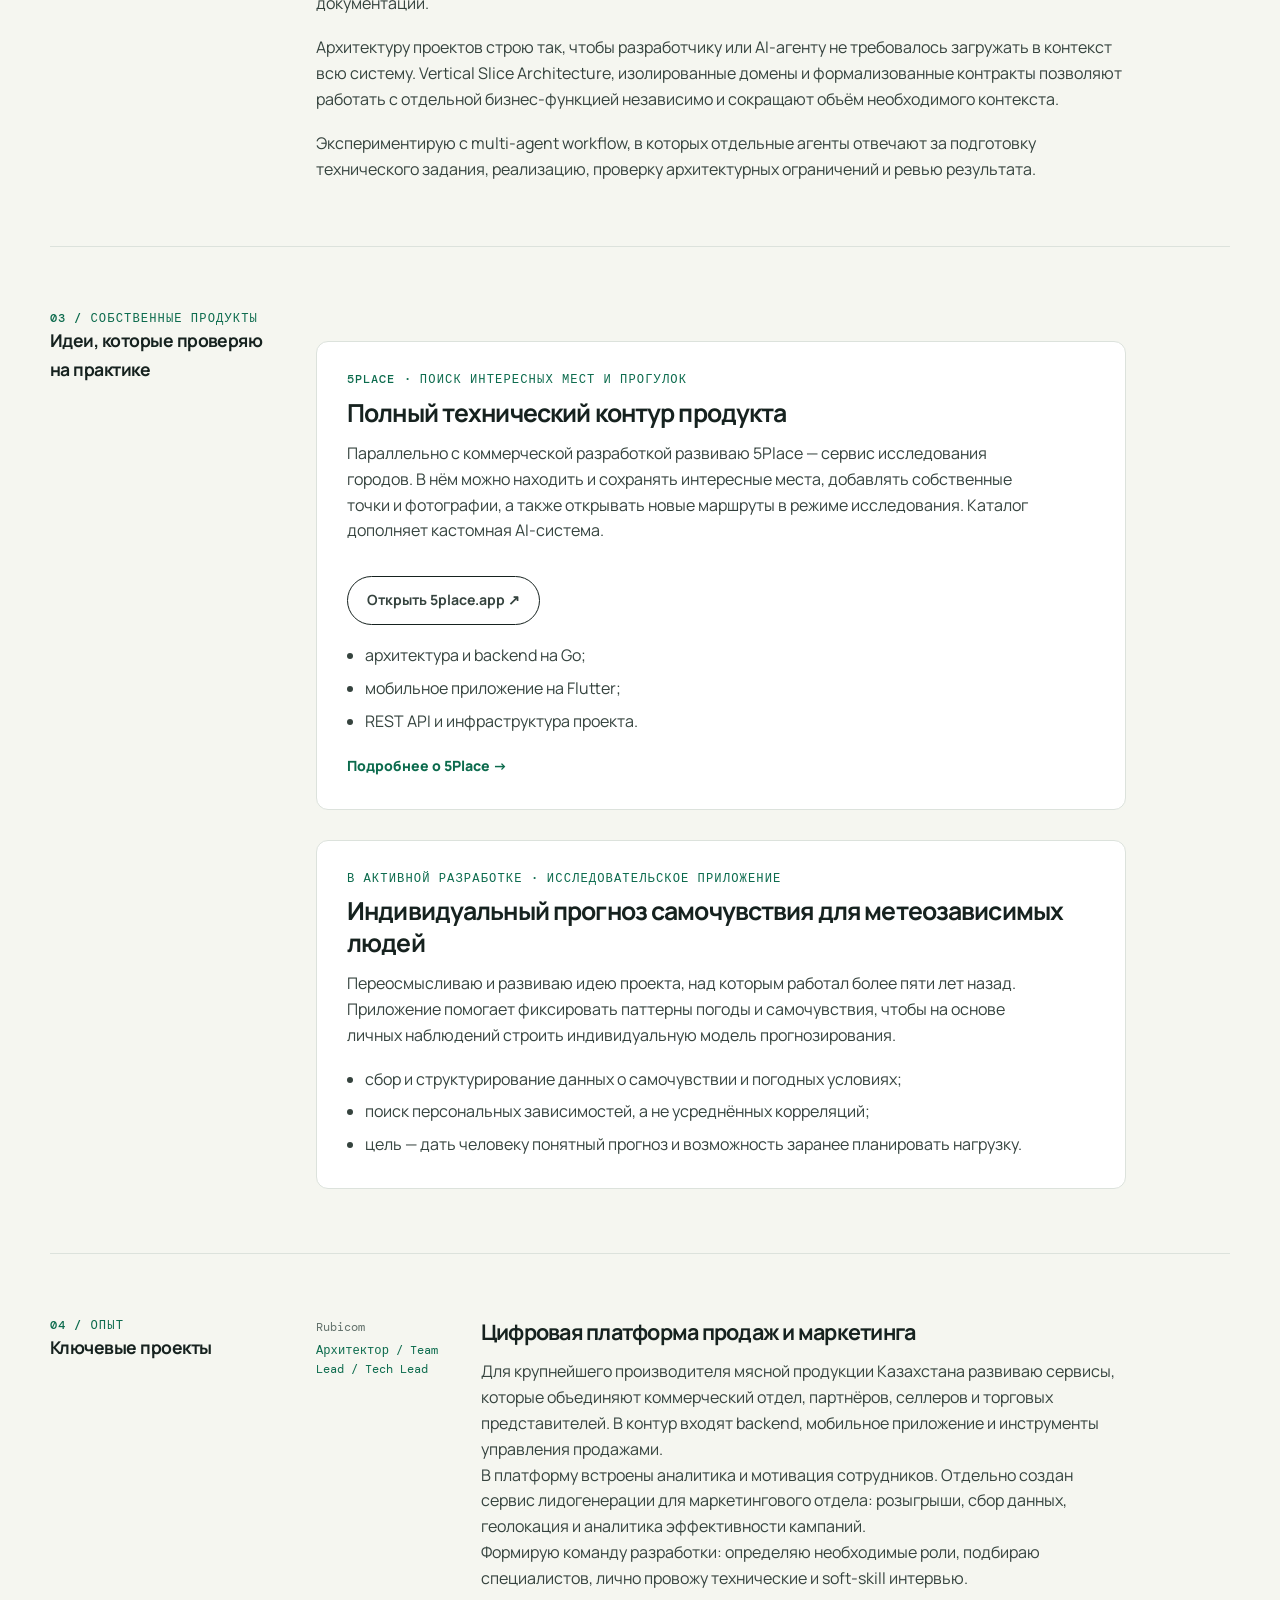
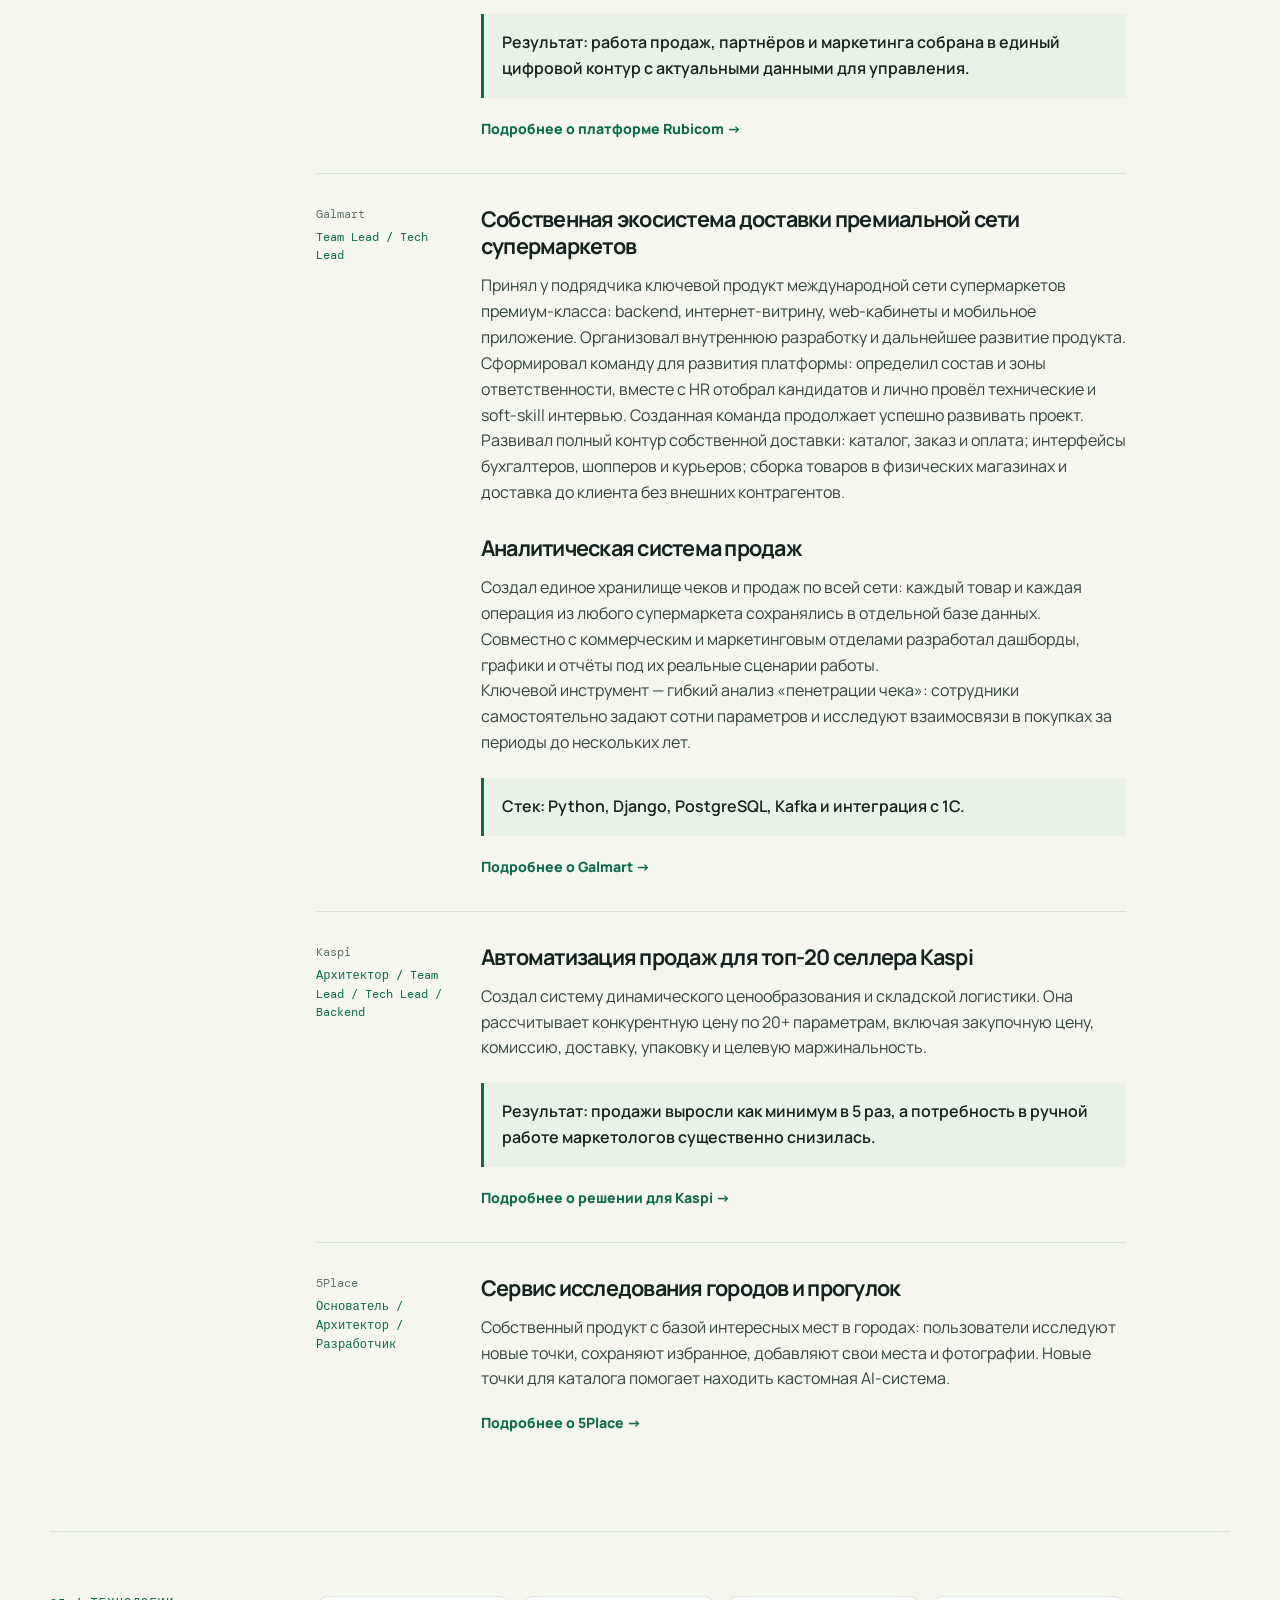
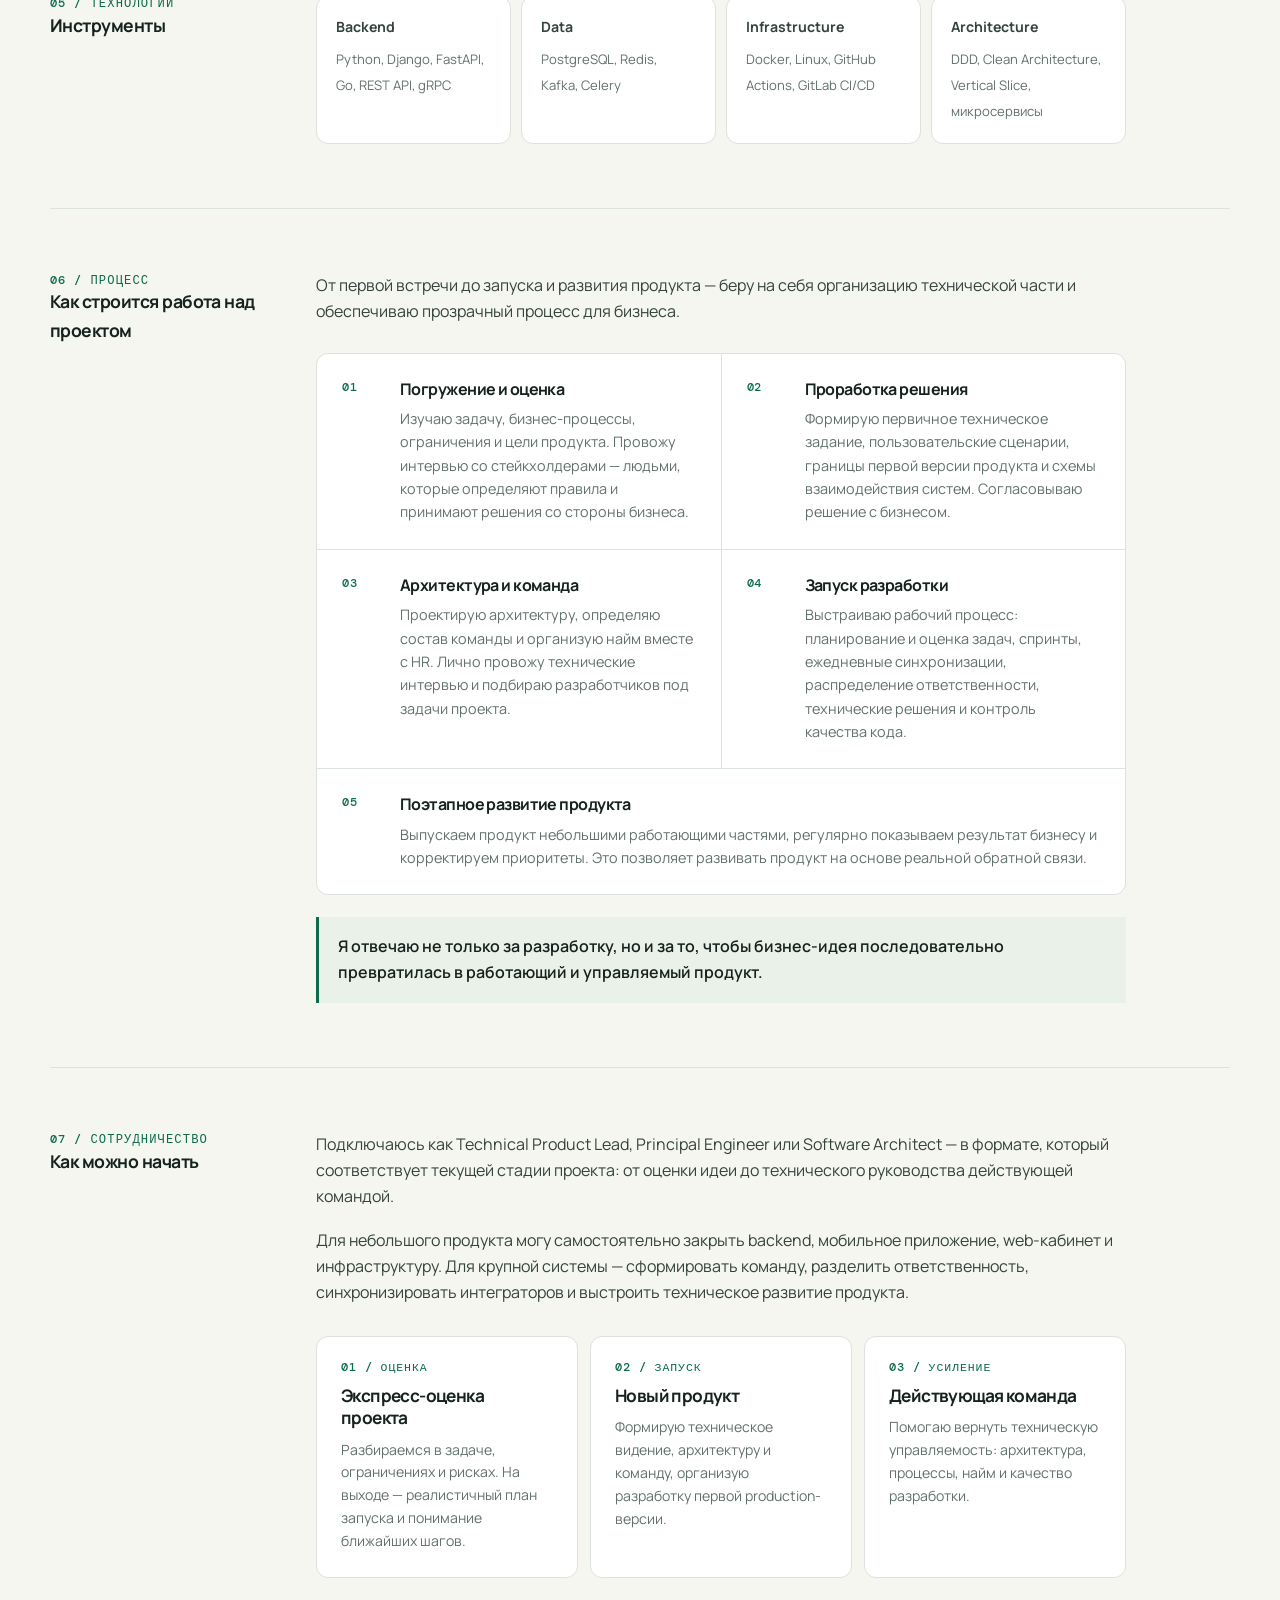
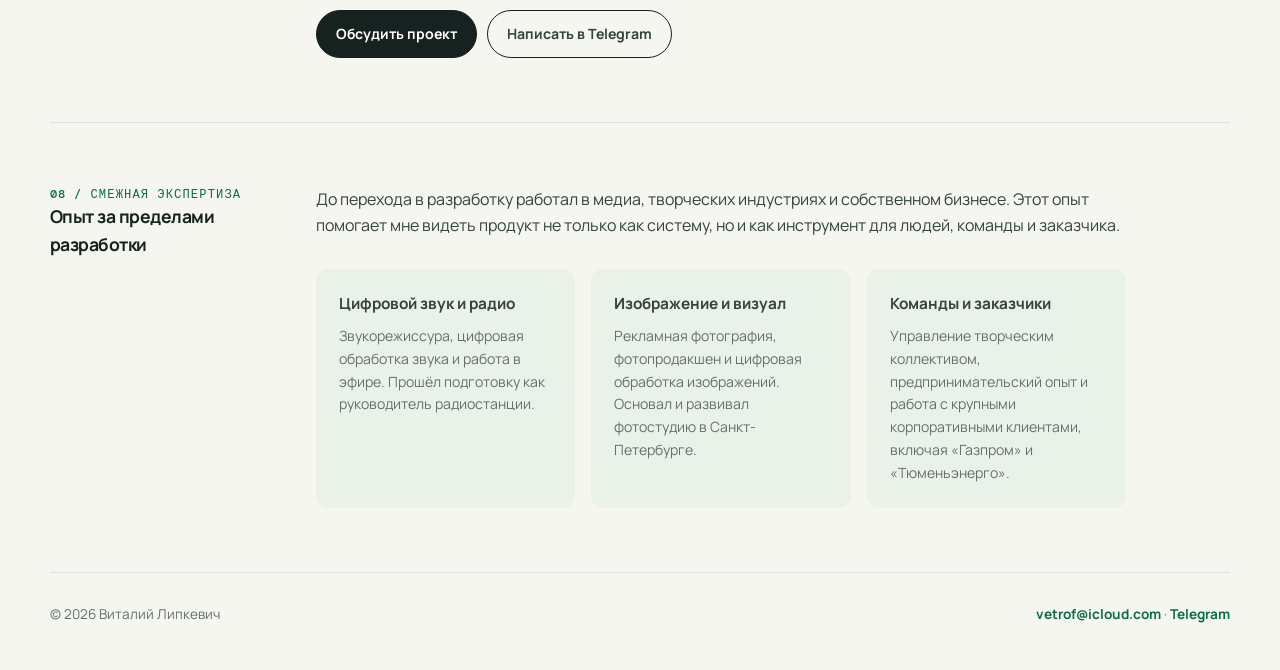
==== commit e87affd5: "Update index.html" ====
--- a/index.html
+++ b/index.html
@@ -22,7 +22,7 @@
         <link rel="preconnect" href="https://fonts.gstatic.com" crossorigin>
         <link href="https://fonts.googleapis.com/css2?family=DM+Mono:wght@400;500&amp;family=Manrope:wght@400;500;600;700;800&amp;display=swap" rel="stylesheet">
         <style>
-            :root { --ink:#16221f; --muted:#62716b; --paper:#f5f6f0; --card:#fff; --line:#dce2dc; --green:#0c6b4d; --lime:#c6ef5b; --soft:#eaf1e8; --radius:18px; }
+            :root { --ink:#16221f; --muted:#62716b; --paper:#f5f6f0; --card:#fff; --line:#dce2dc; --green:#0c6b4d; --lime:#c6ef5b; --soft:#eaf1e8; --radius:12px; }
             * { box-sizing:border-box; margin:0; }
             html { scroll-behavior:smooth; }
             body { color:var(--ink); background:var(--paper); font-family:Manrope,Arial,sans-serif; line-height:1.62; -webkit-font-smoothing:antialiased; }
@@ -33,7 +33,7 @@
             .nav { display:flex; gap:24px; color:var(--muted); font-size:.86rem; font-weight:600; }
             .nav a { text-decoration:none; }
             .nav a:hover { color:var(--green); }
-            .hero { display:grid; grid-template-columns:1fr 270px; gap:64px; padding:78px 0 70px; align-items:end; }
+            .hero { display:grid; grid-template-columns:1fr 270px; gap:48px; padding:58px 0 56px; align-items:end; }
             .eyebrow, .label { color:var(--green); font:500 .76rem/1.2 "DM Mono",monospace; letter-spacing:.09em; text-transform:uppercase; }
             h1 { max-width:860px; margin:18px 0 25px; font-size:clamp(2.55rem,6vw,5.6rem); line-height:1.02; letter-spacing:-.065em; }
             .lead { max-width:690px; color:#405049; font-size:clamp(1.05rem,2vw,1.28rem); }
@@ -42,28 +42,27 @@
             .button { border:1px solid var(--ink); border-radius:999px; padding:12px 19px; font-size:.88rem; font-weight:700; text-decoration:none; transition:.2s; }
             .button.primary { background:var(--ink); color:white; }
             .button:hover { transform:translateY(-2px); background:var(--lime); color:var(--ink); border-color:var(--lime); }
-            .portrait { padding:12px; background:var(--lime); transform:rotate(3deg); }
-            .portrait img { display:block; width:100%; aspect-ratio:1; object-fit:cover; filter:saturate(.8); }
-            .results { margin-top:35px; }
+            .portrait img { display:block; width:100%; aspect-ratio:1; object-fit:cover; border-radius:var(--radius); filter:saturate(.8); }
+            .results { margin-top:30px; }
             .results h2 { margin-bottom:13px; font-size:.9rem; }
-            .result-grid { display:grid; grid-template-columns:repeat(2,1fr); gap:1px; border:1px solid var(--line); background:var(--line); }
+            .result-grid { display:grid; grid-template-columns:repeat(2,1fr); gap:1px; overflow:hidden; border:1px solid var(--line); border-radius:var(--radius); background:var(--line); }
             .result-card { background:var(--card); padding:20px; }
             .result-card b { display:block; color:var(--green); font-size:1.3rem; letter-spacing:-.055em; line-height:1.05; }
-            .result-card p { margin-top:8px; color:var(--muted); font-size:.79rem; line-height:1.42; }
-            .statement { background:var(--ink); color:#f7f8f1; padding:55px 0; }
+            .result-card p { margin-top:8px; color:var(--muted); font-size:.86rem; line-height:1.48; }
+            .statement { background:var(--ink); color:#f7f8f1; padding:48px 0; }
             .statement p { max-width:930px; font-size:clamp(1.45rem,3vw,2.45rem); line-height:1.25; letter-spacing:-.04em; }
             .statement strong { color:var(--lime); }
-            .section { padding:82px 0; border-bottom:1px solid var(--line); }
+            .section { padding:64px 0; border-bottom:1px solid var(--line); }
             .section-grid { display:grid; grid-template-columns:220px minmax(0,1fr); gap:46px; }
             h2 { font-size:1.1rem; letter-spacing:-.03em; }
             .section-content > p + p { margin-top:18px; }
             .section-content { max-width:810px; color:#35433e; }
             .section-content h3 { color:var(--ink); font-size:1.35rem; line-height:1.28; letter-spacing:-.035em; }
-            .services { display:grid; grid-template-columns:repeat(2,1fr); gap:1px; background:var(--line); border:1px solid var(--line); margin-top:32px; }
+            .services { display:grid; grid-template-columns:repeat(2,1fr); gap:1px; overflow:hidden; background:var(--line); border:1px solid var(--line); border-radius:var(--radius); margin-top:28px; }
             .service { background:var(--card); padding:24px; }
             .service h3 { font-size:1rem; margin-bottom:8px; }
             .service p { font-size:.92rem; color:var(--muted); }
-            .workflow { display:grid; grid-template-columns:repeat(2,1fr); gap:1px; margin-top:32px; border:1px solid var(--line); background:var(--line); }
+            .workflow { display:grid; grid-template-columns:repeat(2,1fr); gap:1px; overflow:hidden; margin-top:28px; border:1px solid var(--line); border-radius:var(--radius); background:var(--line); }
             .workflow-step { display:grid; grid-template-columns:44px 1fr; gap:14px; padding:25px; background:var(--card); }
             .workflow-step:last-child { grid-column:1 / -1; }
             .step-number { color:var(--green); font:500 .78rem/1.4 "DM Mono",monospace; letter-spacing:.05em; }
@@ -94,12 +93,12 @@
             .role-meta span { display:block; color:var(--green); margin-top:4px; }
             .role h3 { margin-bottom:13px; }
             .stack { display:grid; grid-template-columns:repeat(4,1fr); gap:10px; }
-            .stack div { padding:19px; border:1px solid var(--line); background:var(--card); }
+            .stack div { padding:19px; border:1px solid var(--line); border-radius:var(--radius); background:var(--card); }
             .stack b { font-size:.88rem; display:block; margin-bottom:7px; }
             .stack span { font-size:.82rem; color:var(--muted); }
             footer { display:flex; justify-content:space-between; gap:24px; padding:30px 0 45px; color:var(--muted); font-size:.85rem; }
             footer a { color:var(--green); font-weight:700; text-decoration:none; }
-            @media (max-width:760px) { .wrap{width:min(100% - 28px,1180px)} .top{padding:18px 0}.nav{gap:13px;font-size:.75rem}.hero{grid-template-columns:1fr;gap:35px;padding:52px 0}.portrait{width:160px;justify-self:end}.section{padding:55px 0}.section-grid,.role{grid-template-columns:1fr;gap:18px}.services,.workflow,.engagements,.approach,.stack,.result-grid{grid-template-columns:1fr}.workflow-step:last-child{grid-column:auto}.statement{padding:42px 0} footer{display:block} footer p+p{margin-top:10px} }
+            @media (max-width:760px) { .wrap{width:min(100% - 28px,1180px)} .top{padding:18px 0}.nav{gap:13px;font-size:.75rem}.hero{grid-template-columns:1fr;gap:28px;padding:38px 0 44px}.portrait{width:160px;justify-self:end}.section{padding:44px 0}.section-grid,.role{grid-template-columns:1fr;gap:18px}.services,.workflow,.engagements,.approach,.stack,.result-grid{grid-template-columns:1fr}.workflow-step:last-child{grid-column:auto}.statement{padding:36px 0} footer{display:block} footer p+p{margin-top:10px} }
         </style>
     </head>
     <body>
@@ -140,23 +139,8 @@
 <p>Моя основная специализация — запуск новых проектов с нуля. Мне интересно участвовать в продукте с самого начала: разобраться в бизнес-процессах, сформировать техническое видение, спроектировать архитектуру, собрать команду разработки и довести продукт до стабильного production.</p>
 <p>За последние годы мне приходилось совмещать роли Technical Product Lead, Software Architect, Tech Lead, Team Lead, Backend Developer, Flutter Developer и DevOps Engineer. Такой опыт позволяет видеть проект целиком и принимать технические решения с точки зрения бизнеса, стоимости поддержки и дальнейшего развития системы.</p>
 <p>Я одинаково комфортно чувствую себя в интервью с бизнесом и защите решений перед стейкхолдерами, при проектировании новой платформы, реализации наиболее сложных технических частей проекта и организации работы команды.</p>
+<h3 style="margin-top:30px">Когда я особенно полезен</h3>
 <div class="services">
-<article class="service"><h3>От бизнес-запроса до продукта</h3>
-<p>Выявление требований, интервью со стейкхолдерами, проектирование пользовательских и операционных сценариев, презентация и защита решений.</p></article><article class="service"><h3>Продукт и команда</h3>
-<p>Формирование команды разработки, техническое руководство и координация внутренних специалистов и внешних интеграторов, включая команды 1С.</p></article><article class="service"><h3>Архитектура</h3>
-<p>Проектирование архитектуры, REST API и независимых бизнес-модулей с чёткими контрактами.</p></article><article class="service"><h3>Разработка</h3>
-<p>Backend на Python и Go, мобильные приложения на Flutter, web-кабинеты и реализация наиболее сложных технических частей проекта.</p></article><article class="service"><h3>Delivery и эксплуатация</h3>
-<p>CI/CD, серверная инфраструктура, документация, контроль качества, публикация в Google Play и App Store, сопровождение и развитие продукта после запуска.</p></article>
-</div>
-<p style="margin-top:26px">Для небольших проектов могу самостоятельно закрывать большую часть технических задач. Для крупных — сформировать команду, распределить ответственность между разработчиками и организовать процесс разработки так, чтобы продукт можно было развивать годами без постоянного переписывания архитектуры.</p>
-</div>
-</div></section>
-            <section class="section"><div class="section-grid">
-<div>
-<p class="label">02 / Формат работы</p>
-<h2>Когда я особенно полезен</h2>
-</div>
-<div class="section-content"><div class="services">
 <article class="service"><h3>Запуск нового продукта</h3>
 <p>Помогаю превратить бизнес-идею в технический план: определить границы продукта, спроектировать архитектуру, выбрать стек, сформировать команду и организовать выпуск первой production-версии.</p></article><article class="service"><h3>Переход от аутсорса к in-house разработке</h3>
 <p>Принимаю проект у внешнего подрядчика, восстанавливаю техническую управляемость, формирую внутреннюю команду и выстраиваю процессы дальнейшего развития продукта.</p></article><article class="service"><h3>Модернизация существующей системы</h3>
@@ -164,11 +148,12 @@
 <p>Формирую техническое направление, декомпозирую задачи, распределяю зоны ответственности, провожу архитектурные и код-ревью и отвечаю за качество итогового решения.</p></article><article class="service"><h3>Сложные интеграции и высокая нагрузка</h3>
 <p>Проектирую API, фоновые процессы, обмен данными с учётными системами, маркетплейсами и корпоративными сервисами. Оптимизирую системы, обрабатывающие большие каталоги, потоки заказов и пользовательскую активность.</p></article><article class="service"><h3>Технический консалтинг</h3>
 <p>Помогаю оценить архитектуру и технические риски, определить приоритеты развития продукта, выбрать практичный стек и сформировать понятный план дальнейших изменений.</p></article>
-</div></div>
-</div></section>
-            <section class="section"><div class="section-grid">
-<div>
-<p class="label">03 / Подход</p>
+</div>
+</div>
+</div></section>
+            <section class="section"><div class="section-grid">
+<div>
+<p class="label">02 / Подход</p>
 <h2>Архитектура для бизнеса</h2>
 </div>
 <div class="section-content">
@@ -195,7 +180,7 @@
 </div></section>
             <section class="section"><div class="section-grid">
 <div>
-<p class="label">04 / Собственные продукты</p>
+<p class="label">03 / Собственные продукты</p>
 <h2>Идеи, которые проверяю на практике</h2>
 </div>
 <div class="section-content">
@@ -225,7 +210,7 @@
 </div></section>
             <section class="section" id="experience"><div class="section-grid">
 <div>
-<p class="label">05 / Опыт</p>
+<p class="label">04 / Опыт</p>
 <h2>Ключевые проекты</h2>
 </div>
 <div class="section-content"><div class="roles">
@@ -263,17 +248,7 @@
 </div></section>
             <section class="section"><div class="section-grid">
 <div>
-<p class="label">06 / Формат сотрудничества</p>
-<h2>Моя роль в проектах</h2>
-</div>
-<div class="section-content">
-<p>Я могу подключаться к проекту как Technical Product Lead, Principal Engineer или Software Architect. Беру ответственность за путь от бизнес-задачи до работающего продукта: требования, сценарии, архитектуру, backend, mobile и web, интеграции, качество, инфраструктуру и коммуникацию со стейкхолдерами.</p>
-<p>Для небольшого продукта могу самостоятельно закрыть backend, мобильное приложение, web-кабинет и инфраструктуру. Для крупной системы — сформировать команду, разделить ответственность, синхронизировать интеграторов и выстроить техническое развитие продукта.</p>
-</div>
-</div></section>
-            <section class="section"><div class="section-grid">
-<div>
-<p class="label">07 / Технологии</p>
+<p class="label">05 / Технологии</p>
 <h2>Инструменты</h2>
 </div>
 <div class="section-content"><div class="stack">
@@ -291,20 +266,9 @@
 </div>
 </div></div>
 </div></section>
-            <section class="section"><div class="section-grid">
-<div>
-<p class="label">08 / Принципы</p>
-<h2>Что для меня важно</h2>
-</div>
-<div class="section-content">
-<p>Мне нравится создавать продукты, которыми люди действительно пользуются.</p>
-<p>Наиболее интересны проекты, где необходимо пройти весь путь от идеи до работающего сервиса: определить техническое направление, сформировать сильную команду, принять архитектурные решения, организовать разработку и вывести продукт в production.</p>
-<p>Именно такие задачи считаю своей основной специализацией.</p>
-</div>
-</div></section>
             <section class="section" id="workflow"><div class="section-grid">
 <div>
-<p class="label">09 / Процесс</p>
+<p class="label">06 / Процесс</p>
 <h2>Как строится работа над проектом</h2>
 </div>
 <div class="section-content">
@@ -332,11 +296,12 @@
 </div></section>
             <section class="section"><div class="section-grid">
 <div>
-<p class="label">10 / Сотрудничество</p>
+<p class="label">07 / Сотрудничество</p>
 <h2>Как можно начать</h2>
 </div>
 <div class="section-content">
-<p>Подключаюсь в том формате, который соответствует текущей стадии проекта: от оценки идеи до технического руководства действующей командой.</p>
+<p>Подключаюсь как Technical Product Lead, Principal Engineer или Software Architect — в формате, который соответствует текущей стадии проекта: от оценки идеи до технического руководства действующей командой.</p>
+<p>Для небольшого продукта могу самостоятельно закрыть backend, мобильное приложение, web-кабинет и инфраструктуру. Для крупной системы — сформировать команду, разделить ответственность, синхронизировать интеграторов и выстроить техническое развитие продукта.</p>
 <div class="engagements">
 <article class="engagement"><b>01 / Оценка</b><h3>Экспресс-оценка проекта</h3>
 <p>Разбираемся в задаче, ограничениях и рисках. На выходе — реалистичный план запуска и понимание ближайших шагов.</p></article><article class="engagement"><b>02 / Запуск</b><h3>Новый продукт</h3>
@@ -350,7 +315,7 @@
 </div></section>
             <section class="section"><div class="section-grid">
 <div>
-<p class="label">11 / Смежная экспертиза</p>
+<p class="label">08 / Смежная экспертиза</p>
 <h2>Опыт за пределами разработки</h2>
 </div>
 <div class="section-content">
